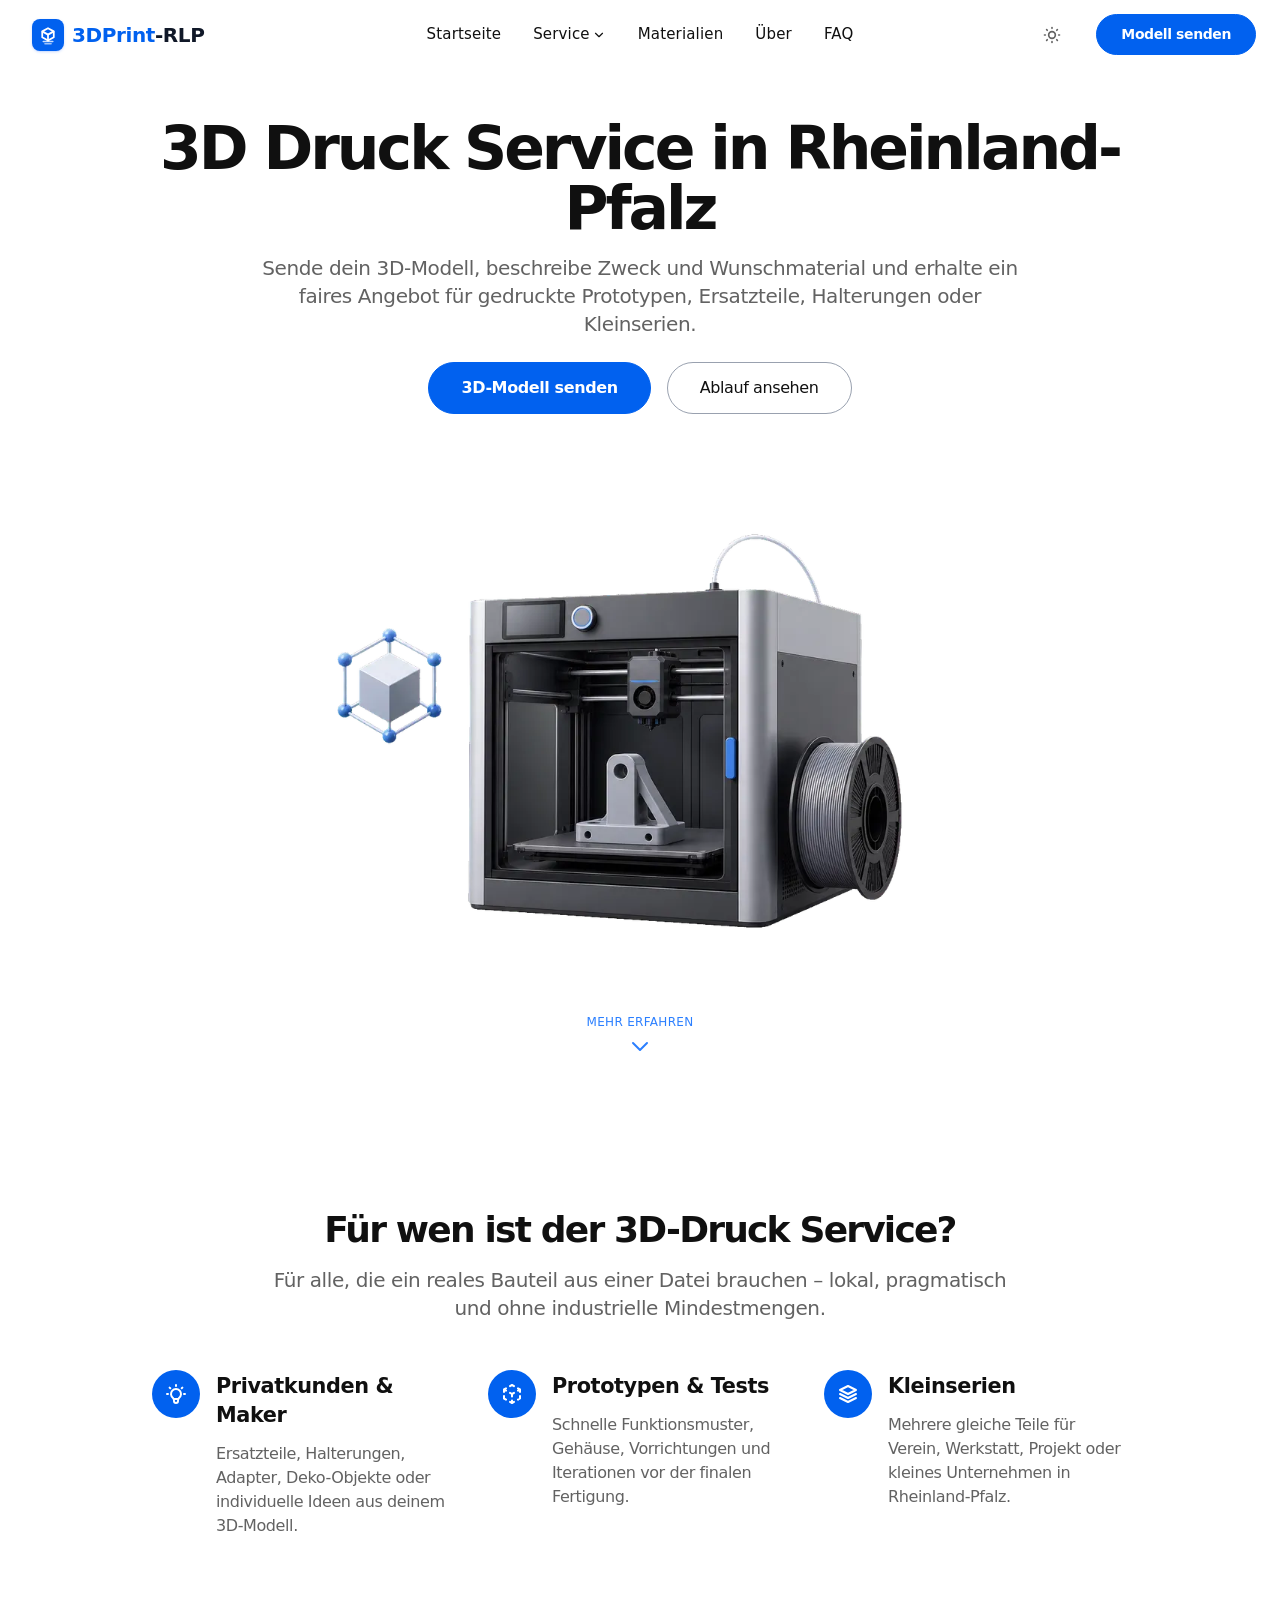
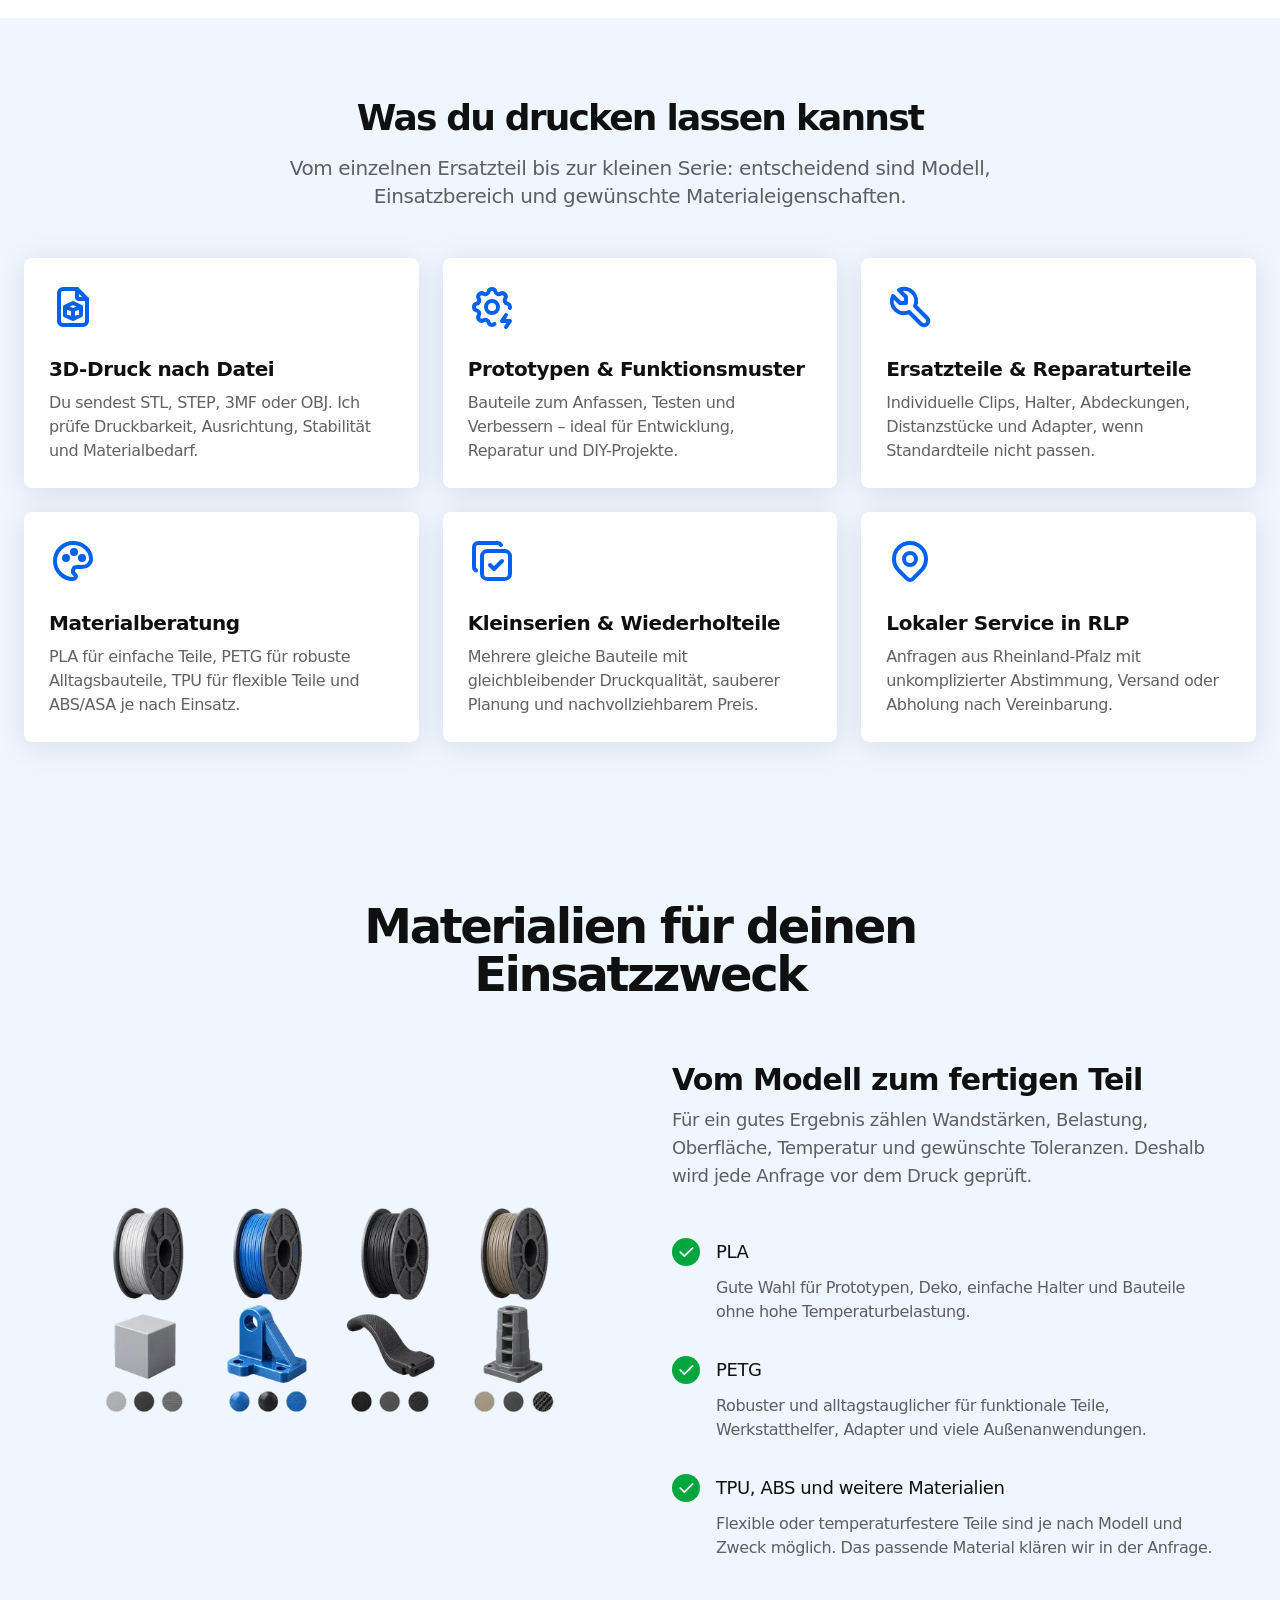
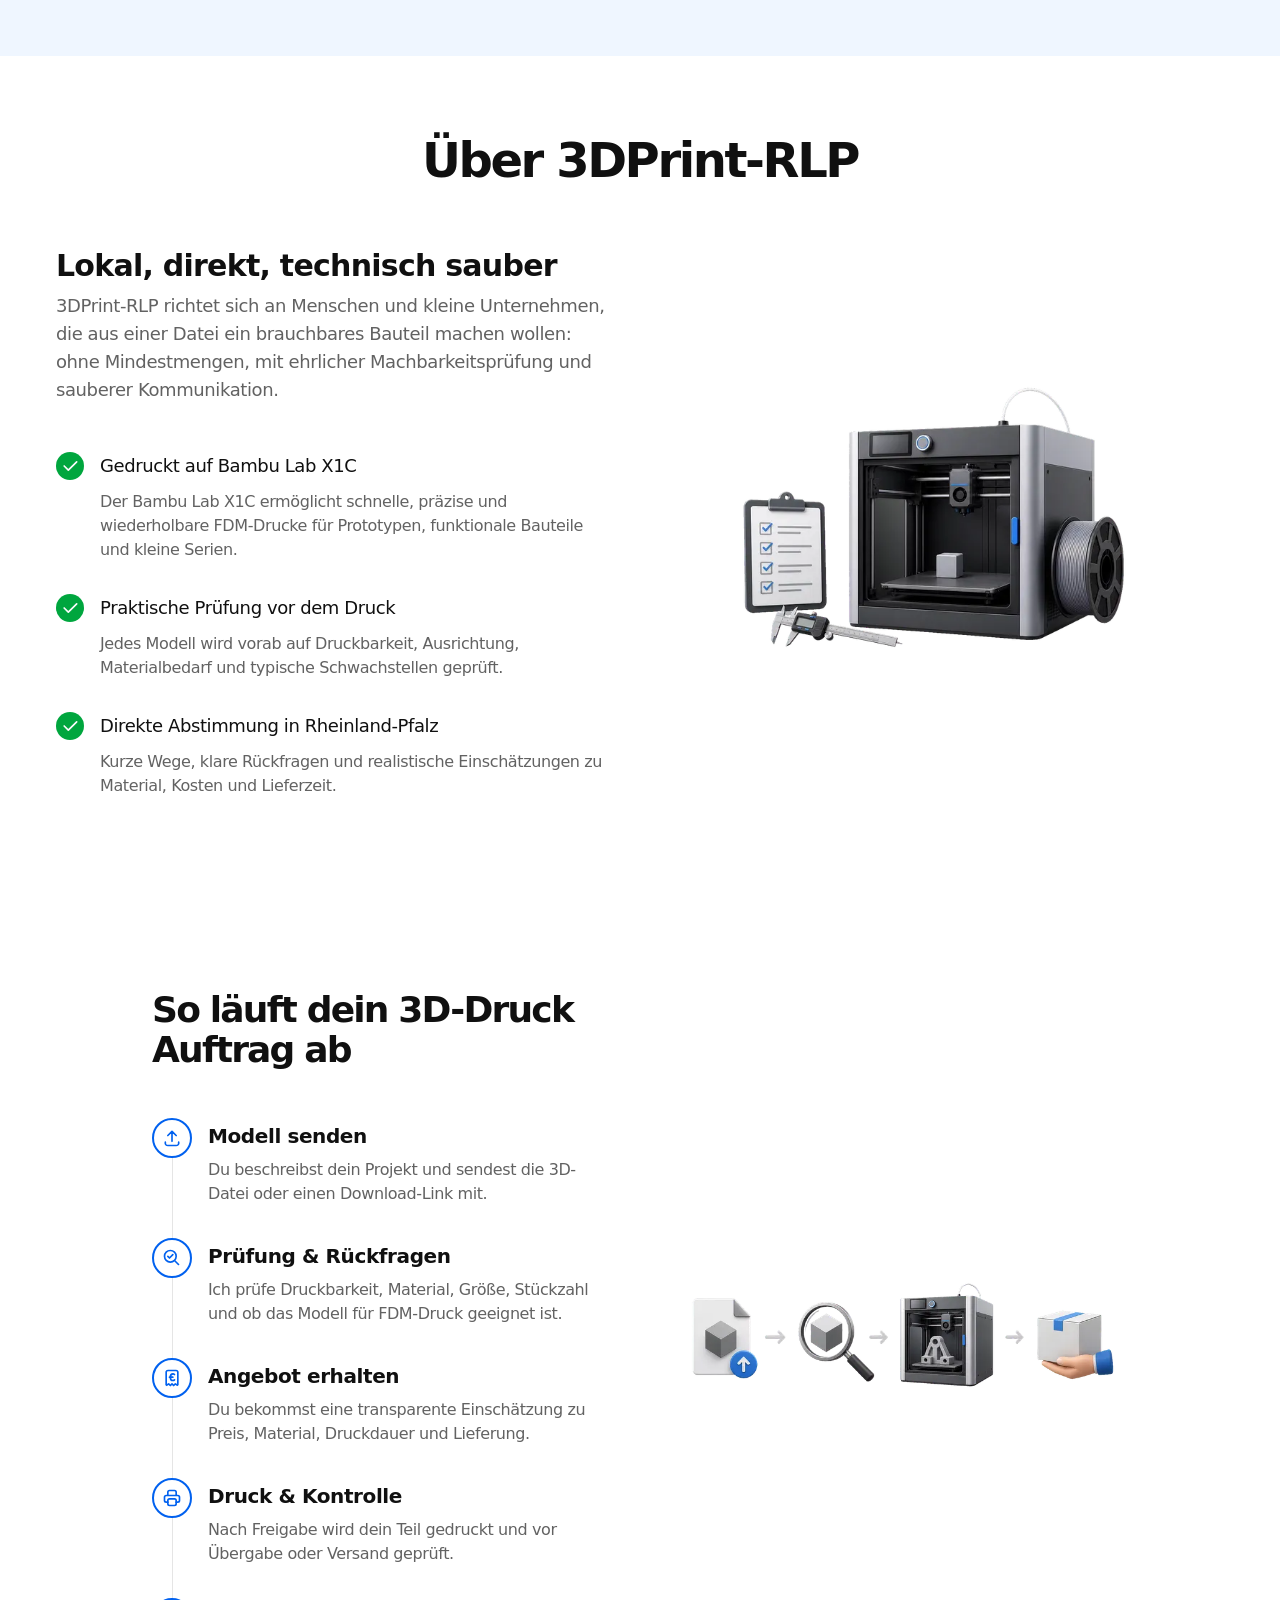
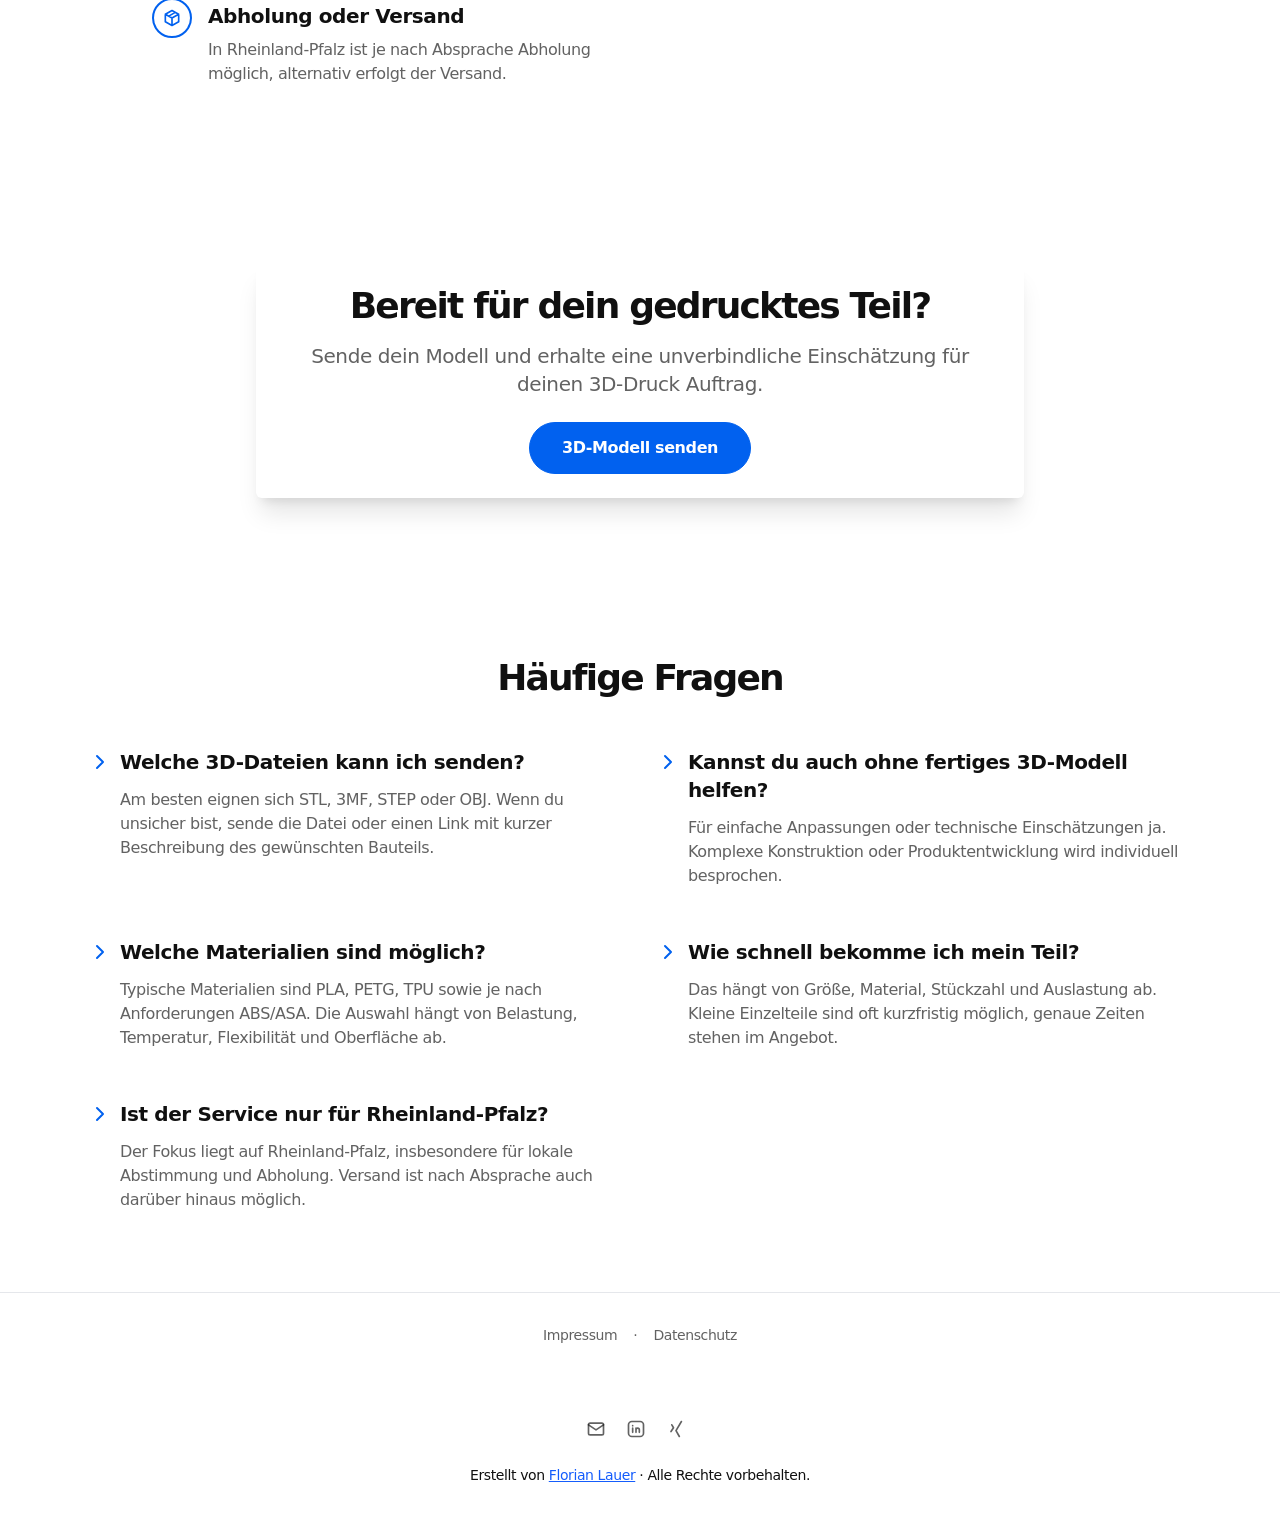
==== index.html @ cd45225e "deploy: laitco/3DPrint-RLP.de-Website@46333b8ae095e469c9eaa00bac19aee03173ee6d" ====
<!DOCTYPE html><html class="2xl:text-[20px]" dir="ltr" lang="de"><head><meta charset="UTF-8"><meta content="width=device-width,initial-scale=1" name="viewport"><link href="/sitemap-index.xml" rel="sitemap"><link href="[data-uri]" rel="shortcut icon"><link href="/_astro/favicon.B-3lZ6lV.svg" rel="icon" type="image/svg+xml"><link href="/_astro/favicon-16x16.CPQlSgik.png" rel="icon" sizes="16x16" type="image/png"><link href="/_astro/favicon-32x32.BfTQ4vm6.png" rel="icon" sizes="32x32" type="image/png"><link href="/_astro/apple-touch-icon.D1D8XJqk.png" rel="apple-touch-icon" sizes="180x180"><link href="/_astro/android-chrome-192x192.CGfPVZnA.png" rel="icon" sizes="192x192" type="image/png"><link href="/_astro/android-chrome-512x512.DG6S8uuY.png" rel="icon" sizes="512x512" type="image/png"><link href="/site.webmanifest" rel="manifest"><style>:root{--cc-font-family:'Inter Variable',sans-serif;--cc-modal-border-radius:1rem;--cc-btn-border-radius:9999px;--cc-bg:#ffffff;--cc-primary-color:#111827;--cc-secondary-color:#6b7280;--cc-btn-primary-bg:rgb(1 97 239);--cc-btn-primary-color:#ffffff;--cc-btn-primary-border-color:rgb(1 97 239);--cc-btn-primary-hover-bg:rgb(1 78 190);--cc-btn-primary-hover-color:#ffffff;--cc-btn-primary-hover-border-color:rgb(1 78 190);--cc-separator-border-color:#e5e7eb;--cc-footer-bg:#f9fafb;--cc-footer-border-color:#e5e7eb}#cc-main.cc--darkmode{--cc-bg:rgb(15 23 42);--cc-primary-color:rgb(229 236 246);--cc-secondary-color:rgb(148 163 184);--cc-btn-primary-bg:rgb(1 97 239);--cc-btn-primary-color:#ffffff;--cc-btn-primary-border-color:rgb(1 97 239);--cc-btn-primary-hover-bg:rgb(1 78 190);--cc-btn-primary-hover-color:#ffffff;--cc-btn-primary-hover-border-color:rgb(1 78 190);--cc-separator-border-color:rgb(255 255 255 / 8%);--cc-footer-bg:rgb(9 15 29);--cc-footer-border-color:rgb(255 255 255 / 8%);--cc-footer-color:rgb(148 163 184)}#cc-main .cm{box-shadow:0 4px 32px rgb(0 0 0 / 20%);border:1px solid var(--cc-separator-border-color)}#cc-main .cm__title{font-weight:600;font-size:1rem}#cc-main .cm__desc{font-size:.875rem;line-height:1.6}#cc-main .cm__btn{font-weight:500;font-size:.875rem}:root{--aw-font-sans:'Inter Variable';--aw-font-serif:'Inter Variable';--aw-font-heading:'Inter Variable';--aw-color-primary:rgb(1 97 239);--aw-color-secondary:rgb(1 84 207);--aw-color-accent:rgb(109 40 217);--aw-color-text-heading:rgb(0 0 0);--aw-color-text-default:rgb(16 16 16);--aw-color-text-muted:rgb(16 16 16 / 66%);--aw-color-bg-page:rgb(255 255 255);--aw-color-bg-page-dark:rgb(3 6 32)}.dark{--aw-font-sans:'Inter Variable';--aw-font-serif:'Inter Variable';--aw-font-heading:'Inter Variable';--aw-color-primary:rgb(1 97 239);--aw-color-secondary:rgb(1 84 207);--aw-color-accent:rgb(109 40 217);--aw-color-text-heading:rgb(247, 248, 248);--aw-color-text-default:rgb(229 236 246);--aw-color-text-muted:rgb(229 236 246 / 66%);--aw-color-bg-page:rgb(3 6 32)}</style><script>!function(){const e="system";function t(e){"dark"===e?document.documentElement.classList.add("dark"):document.documentElement.classList.remove("dark");const t=document.querySelectorAll("[data-aw-toggle-color-scheme] > input");t&&t.length&&t.forEach(t=>{t.checked="dark"!==e})}e&&e.endsWith(":only")||(localStorage.theme,0)?t(e.replace(":only","")):"dark"===localStorage.theme||!("theme"in localStorage)&&window.matchMedia("(prefers-color-scheme: dark)").matches?t("dark"):t("light")}()</script><title>3DPrint-RLP – 3D Druck Service in Rheinland-Pfalz</title><link href="https://www.3dprint-rlp.de" rel="canonical"><meta content="3D Druck Service in Rheinland-Pfalz: Sende dein 3D-Modell und erhalte ein Angebot für Prototypen, Ersatzteile, Halterungen und Kleinserien aus PLA, PETG, ABS oder TPU." name="description"><meta content="index, follow" name="robots"><meta content="3DPrint-RLP – 3D Druck Service in Rheinland-Pfalz" property="og:title"><meta content="website" property="og:type"><meta content="https://www.3dprint-rlp.de/_astro/hero-3dprint-rlp-minimal.CckD0odZ_Z41UoC.jpg" property="og:image"><meta content="https://www.3dprint-rlp.de" property="og:url"><meta content="3D Druck Service in Rheinland-Pfalz: Sende dein 3D-Modell und erhalte ein Angebot für Prototypen, Ersatzteile, Halterungen und Kleinserien aus PLA, PETG, ABS oder TPU." property="og:description"><meta content="de" property="og:locale"><meta content="3DPrint-RLP" property="og:site_name"><meta content="https://www.3dprint-rlp.de/_astro/hero-3dprint-rlp-minimal.CckD0odZ_Z41UoC.jpg" property="og:image:url"><meta content="1200" property="og:image:width"><meta content="626" property="og:image:height"><meta content="3DPrint-RLP – 3D Druck Service in Rheinland-Pfalz" property="og:image:alt"><meta content="summary_large_image" name="twitter:card"><meta content="@LauerFlorian" name="twitter:site"><meta content="@LauerFlorian" name="twitter:creator"><script data-id id="ga-init">if(document.getElementById("ga-init").dataset.id){var d=document.getElementById("ga-init").dataset.id;window.dataLayer=window.dataLayer||[],window.gtag=function(){dataLayer.push(arguments)},window.gtag("js",new Date),window.gtag("config",d)}</script><link href="https://images.unsplash.com" rel="preconnect"><script src="https://cloud.umami.is/script.js" data-website-id="8c199268-29fe-42d0-9d3a-f524d0a5fcac" defer="defer"></script><meta content="true" name="astro-view-transitions-enabled"><meta content="swap" name="astro-view-transitions-fallback"><script type="module" src="/_astro/ClientRouter.astro_astro_type_script_index_0_lang.CAqDO0tx.js"></script><link href="/_astro/Layout.Bp4LLK_G.css" rel="stylesheet"><script type="module" src="/_astro/page.JYoqAuaC.js"></script></head><body class="antialiased bg-page text-default tracking-tight"><script type="module">function t(){const t=document.getElementById("cc-main");if(!t)return;const e=document.documentElement.classList.contains("dark");t.classList.toggle("cc--darkmode",e)}const c=new MutationObserver(t);c.observe(document.documentElement,{attributes:!0,attributeFilter:["class"]}),document.addEventListener("DOMContentLoaded",t)</script><header class="mx-auto w-full border-b border-gray-50/0 ease-in-out flex-none sticky top-0 transition-[opacity] z-40" data-aw-sticky-header="true" id="header"><div class="absolute inset-0"></div><div class="relative mx-auto md:px-6 text-default max-w-7xl md:grid md:grid-cols-3 md:items-center px-3 py-3 w-full"><div class="flex justify-between"><a class="flex items-center" href="/"><span class="flex items-center whitespace-nowrap gap-2 ml-2 rtl:ml-0 rtl:mr-2"><span class="flex items-center justify-center bg-primary h-8 rounded-lg shadow-blue-600/20 shadow-sm text-white w-8" aria-hidden="true"><svg class="w-6 h-6" viewBox="0 0 512 512" fill="none"><path d="M256 111 133 179l123 69 123-69-123-68Z" stroke="currentColor" stroke-width="38" stroke-linejoin="round"></path><path d="M133 179v126l123 69 123-69V179" stroke="currentColor" stroke-width="38" stroke-linejoin="round"></path><path d="M256 248v126" stroke="currentColor" stroke-width="38" stroke-linecap="round"></path><path d="M154 397h204" stroke="currentColor" stroke-width="32" stroke-linecap="round" opacity="0.78"></path><path d="M190 443h132" stroke="currentColor" stroke-width="32" stroke-linecap="round" opacity="0.62"></path></svg> </span><span class="font-bold text-2xl md:text-xl"><span class="text-primary">3DPrint</span><span class="dark:text-white text-gray-900">-RLP</span></span></span></a><div class="flex items-center md:hidden"><button class="flex items-center justify-center cursor-pointer flex-col group h-12 rounded w-12" type="button" aria-label="Toggle Menu" data-aw-toggle-menu><span class="sr-only">Toggle Menu</span> <span class="rounded-full bg-black dark:bg-white duration-200 ease h-0.5 my-1 opacity-80 transform transition w-6 group-[.expanded]:rotate-45 group-[.expanded]:translate-y-2.5" aria-hidden="true"></span> <span class="rounded-full bg-black dark:bg-white duration-200 ease h-0.5 my-1 opacity-80 transform transition w-6 group-[.expanded]:opacity-0" aria-hidden="true"></span> <span class="rounded-full bg-black dark:bg-white duration-200 ease h-0.5 my-1 opacity-80 transform transition w-6 group-[.expanded]:-rotate-45 group-[.expanded]:-translate-y-2.5" aria-hidden="true"></span></button></div></div><nav aria-label="Main navigation" class="items-center md:w-auto w-full hidden md:flex md:justify-self-center md:mx-5 md:overflow-visible overflow-x-hidden overflow-y-auto text-default"><ul class="flex flex-col md:flex-row font-medium md:justify-center md:self-center md:text-[0.9375rem] md:w-auto text-xl tracking-[0.01rem] w-full"><li class><a class="flex items-center whitespace-nowrap dark:hover:text-white hover:text-link px-4 py-3 aw-link-active" href="/">Startseite</a></li><li class="dropdown"><button class="flex items-center whitespace-nowrap dark:hover:text-white hover:text-link px-4 py-3" type="button">Service <svg class="rtl:ml-0 h-3.5 hidden md:inline ml-0.5 rtl:mr-0.5 w-3.5" data-icon="tabler:chevron-down" height="1em" width="1em"><symbol id="ai:tabler:chevron-down" viewBox="0 0 24 24"><path d="m6 9l6 6l6-6" stroke="currentColor" stroke-width="2" stroke-linecap="round" fill="none" stroke-linejoin="round"/></symbol><use href="#ai:tabler:chevron-down"></use></svg></button><ul class="dark:md:bg-dark drop-shadow-xl dropdown-menu font-medium md:absolute md:backdrop-blur-md md:bg-white/90 md:hidden md:min-w-[200px] md:pl-0 pl-4 rounded"><li><a class="block dark:hover:bg-gray-700 dark:hover:text-white first:rounded-t hover:text-link last:rounded-b md:hover:bg-gray-100 px-5 py-2 whitespace-no-wrap" href="/#fuer-wen">Für wen?</a></li><li><a class="block dark:hover:bg-gray-700 dark:hover:text-white first:rounded-t hover:text-link last:rounded-b md:hover:bg-gray-100 px-5 py-2 whitespace-no-wrap" href="/#leistungen">Leistungen</a></li><li><a class="block dark:hover:bg-gray-700 dark:hover:text-white first:rounded-t hover:text-link last:rounded-b md:hover:bg-gray-100 px-5 py-2 whitespace-no-wrap" href="/#ablauf">Ablauf</a></li></ul></li><li class><a class="flex items-center whitespace-nowrap dark:hover:text-white hover:text-link px-4 py-3" href="/#materialien">Materialien</a></li><li class><a class="flex items-center whitespace-nowrap dark:hover:text-white hover:text-link px-4 py-3" href="/#ueber-mich">Über</a></li><li class><a class="flex items-center whitespace-nowrap dark:hover:text-white hover:text-link px-4 py-3" href="/#faq">FAQ</a></li></ul></nav><div class="items-center md:self-center bottom-0 fixed hidden justify-end left-0 md:flex md:justify-self-end md:mb-0 md:p-0 md:static md:w-auto p-3 rtl:left-auto rtl:right-0 w-full"><div class="flex items-center justify-between md:w-auto w-full"><div class="flex"><button class="items-center rounded-lg dark:focus:ring-gray-700 dark:hover:bg-gray-700 dark:text-gray-400 focus:outline-none focus:ring-4 focus:ring-gray-200 hover:bg-gray-100 inline-flex p-2.5 text-muted text-sm" type="button" aria-label="Toggle between Dark and Light mode" data-aw-toggle-color-scheme><svg class="w-6 h-6 md:h-5 md:inline-block md:w-5" data-icon="tabler:sun" height="1em" width="1em"><symbol id="ai:tabler:sun" viewBox="0 0 24 24"><path d="M8 12a4 4 0 1 0 8 0a4 4 0 1 0-8 0m-5 0h1m8-9v1m8 8h1m-9 8v1M5.6 5.6l.7.7m12.1-.7l-.7.7m0 11.4l.7.7m-12.1-.7l-.7.7" stroke="currentColor" stroke-width="2" stroke-linecap="round" fill="none" stroke-linejoin="round"/></symbol><use href="#ai:tabler:sun"></use></svg></button></div><span class="rtl:ml-0 ml-4 rtl:mr-4"><a class="btn-primary font-semibold md:px-6 ml-2 px-5.5 py-2.5 shadow-none text-sm w-auto" href="/form">Modell senden</a></span></div></div></div></header><main><section class="flex flex-col relative md:-mt-[76px] min-h-screen not-prose"><div class="absolute inset-0 pointer-events-none" aria-hidden="true"></div><div class="flex flex-col relative flex-1 max-w-7xl mx-auto px-4 sm:px-6 w-full"><div class="pointer-events-none md:pt-[76px] pt-0"></div><div class="flex flex-col flex-1 justify-between md:py-12 py-8"><div class="mx-auto max-w-5xl md:pb-16 pb-10 text-center"><h1 class="intersect-once motion-safe:md:intersect:animate-fade motion-safe:md:opacity-0 intersect-quarter dark:text-gray-200 font-bold font-heading leading-tighter mb-4 md:text-6xl text-5xl tracking-tighter">3D Druck Service in Rheinland-Pfalz</h1><div class="mx-auto max-w-3xl"><p class="text-muted text-xl dark:text-slate-300 intersect-once intersect-quarter mb-6 motion-safe:md:intersect:animate-fade motion-safe:md:opacity-0">Sende dein 3D-Modell, beschreibe Zweck und Wunschmaterial und erhalte ein faires Angebot für gedruckte Prototypen, Ersatzteile, Halterungen oder Kleinserien.</p><div class="flex flex-col intersect-once intersect-quarter motion-safe:md:intersect:animate-fade motion-safe:md:opacity-0 flex-nowrap gap-4 m-auto max-w-xs sm:flex-row sm:justify-center sm:max-w-md"><div class="flex w-full sm:w-auto"><a class="btn-primary sm:mb-0 w-full" href="/form">3D-Modell senden</a></div><div class="flex w-full sm:w-auto"><a class="sm:mb-0 w-full btn-secondary" href="/#ablauf">Ablauf ansehen</a></div></div></div></div><div class="intersect-once motion-safe:md:intersect:animate-fade motion-safe:md:opacity-0 intersect-quarter intersect-no-queue"><div class="relative m-auto max-w-3xl"><img alt="3D Druck Service in Rheinland-Pfalz mit 3D-Drucker und gedruckten Bauteilen" class="mx-auto w-full h-auto max-w-[480px] rounded-md sm:max-w-full" decoding="async" height="1024" loading="eager" sizes="(max-width: 767px) 400px, (max-width: 1023px) 768px, 1024px" src="/_astro/hero-3dprint-rlp-minimal.CckD0odZ_ZMwYH8.webp" srcset="/_astro/hero-3dprint-rlp-minimal.CckD0odZ_Ca4mM.webp 400w, /_astro/hero-3dprint-rlp-minimal.CckD0odZ_1eFU4U.webp 768w, /_astro/hero-3dprint-rlp-minimal.CckD0odZ_Z1BWvUC.webp 1024w" style="object-fit:contain;object-position:center;max-width:1536px;max-height:1024px;aspect-ratio:1.5;width:100%" width="1536" fetchpriority="high"></div></div><div class="flex justify-center duration-500 py-6 transition-opacity" id="scroll-hint"><a class="flex items-center flex-col group gap-1 hover:text-blue-400 text-blue-500 transition-colors" href="#fuer-wen" aria-label="Weiter nach unten"><span class="text-xs tracking-wide uppercase">Mehr erfahren</span> <svg class="w-6 h-6 animate-bounce" viewBox="0 0 24 24" fill="none" stroke="currentColor" stroke-width="2" xmlns="http://www.w3.org/2000/svg"><path d="M19 9l-7 7-7-7" stroke-linecap="round" stroke-linejoin="round"></path></svg></a></div></div></div></section><script type="module">const t=document.getElementById("scroll-hint");t&&window.addEventListener("scroll",()=>{t.style.opacity=window.scrollY>80?"0":"1"},{passive:!0})</script><section class="relative not-prose scroll-mt-[72px]" id="fuer-wen"><div class="absolute inset-0 pointer-events-none -z-[1]" aria-hidden="true"><div class="absolute inset-0"></div></div><div class="intersect-once motion-safe:md:intersect:animate-fade motion-safe:md:opacity-0 intersect-quarter intersect-no-queue relative mx-auto px-4 lg:py-20 md:px-6 md:py-16 py-12 text-default max-w-5xl"><div class="text-center md:mx-auto mb-8 md:mb-12 max-w-3xl"><h2 class="font-bold font-heading leading-tighter tracking-tighter text-heading md:text-4xl text-3xl">Für wen ist der 3D-Druck Service?</h2><p class="text-muted text-xl mt-4">Für alle, die ein reales Bauteil aus einer Datei brauchen – lokal, pragmatisch und ohne industrielle Mindestmengen.</p></div><div class="mx-auto gap-8 grid md:gap-y-12 sm:grid-cols-2 lg:grid-cols-3"><div class="intersect-once motion-safe:md:intersect:animate-fade motion-safe:md:opacity-0"><div class="flex flex-row max-w-md"><div class="flex justify-center"><svg class="rounded-full rtl:mr-0 rtl:mr-0 h-7 mr-2 rtl:ml-2 w-7 bg-primary md:h-12 md:p-3 md:w-12 mr-4 p-2 rtl:ml-4 text-white" data-icon="tabler:bulb" height="1em" width="1em"><symbol id="ai:tabler:bulb" viewBox="0 0 24 24"><path d="M3 12h1m8-9v1m8 8h1M5.6 5.6l.7.7m12.1-.7l-.7.7M9 16a5 5 0 1 1 6 0a3.5 3.5 0 0 0-1 3a2 2 0 0 1-4 0a3.5 3.5 0 0 0-1-3m.7 1h4.6" stroke="currentColor" stroke-width="2" stroke-linecap="round" fill="none" stroke-linejoin="round"/></symbol><use href="#ai:tabler:bulb"></use></svg></div><div class="mt-0.5"><h3 class="font-bold text-xl md:text-[1.3rem]">Privatkunden &amp; Maker</h3><p class="text-muted mt-3">Ersatzteile, Halterungen, Adapter, Deko-Objekte oder individuelle Ideen aus deinem 3D-Modell.</p></div></div></div><div class="intersect-once motion-safe:md:intersect:animate-fade motion-safe:md:opacity-0"><div class="flex flex-row max-w-md"><div class="flex justify-center"><svg class="rounded-full rtl:mr-0 rtl:mr-0 h-7 mr-2 rtl:ml-2 w-7 bg-primary md:h-12 md:p-3 md:w-12 mr-4 p-2 rtl:ml-4 text-white" data-icon="tabler:3d-cube-sphere" height="1em" width="1em"><symbol id="ai:tabler:3d-cube-sphere" viewBox="0 0 24 24"><path d="m6 17.6l-2-1.1V14m0-4V7.5l2-1.1m4-2.3L12 3l2 1.1m4 2.3l2 1.1V10m0 4v2.5l-2 1.12m-4 2.28L12 21l-2-1.1m2-7.9l2-1.1m4-2.3l2-1.1M12 12v2.5m0 4V21m0-9l-2-1.12M6 8.6L4 7.5" stroke="currentColor" stroke-width="2" stroke-linecap="round" fill="none" stroke-linejoin="round"/></symbol><use href="#ai:tabler:3d-cube-sphere"></use></svg></div><div class="mt-0.5"><h3 class="font-bold text-xl md:text-[1.3rem]">Prototypen &amp; Tests</h3><p class="text-muted mt-3">Schnelle Funktionsmuster, Gehäuse, Vorrichtungen und Iterationen vor der finalen Fertigung.</p></div></div></div><div class="intersect-once motion-safe:md:intersect:animate-fade motion-safe:md:opacity-0"><div class="flex flex-row max-w-md"><div class="flex justify-center"><svg class="rounded-full rtl:mr-0 rtl:mr-0 h-7 mr-2 rtl:ml-2 w-7 bg-primary md:h-12 md:p-3 md:w-12 mr-4 p-2 rtl:ml-4 text-white" data-icon="tabler:stack-2" height="1em" width="1em"><symbol id="ai:tabler:stack-2" viewBox="0 0 24 24"><path d="M12 4L4 8l8 4l8-4zm-8 8l8 4l8-4M4 16l8 4l8-4" stroke="currentColor" stroke-width="2" stroke-linecap="round" fill="none" stroke-linejoin="round"/></symbol><use href="#ai:tabler:stack-2"></use></svg></div><div class="mt-0.5"><h3 class="font-bold text-xl md:text-[1.3rem]">Kleinserien</h3><p class="text-muted mt-3">Mehrere gleiche Teile für Verein, Werkstatt, Projekt oder kleines Unternehmen in Rheinland-Pfalz.</p></div></div></div></div></div></section><section class="relative not-prose scroll-mt-[72px]" id="leistungen"><div class="absolute inset-0 pointer-events-none -z-[1]" aria-hidden="true"><div class="absolute inset-0 bg-blue-50 dark:bg-transparent"></div></div><div class="intersect-once motion-safe:md:intersect:animate-fade motion-safe:md:opacity-0 intersect-quarter intersect-no-queue relative mx-auto px-4 lg:py-20 md:px-6 md:py-16 py-12 text-default max-w-7xl"><div class="text-center md:mx-auto mb-8 md:mb-12 max-w-3xl"><h2 class="font-bold font-heading leading-tighter tracking-tighter text-heading md:text-4xl text-3xl">Was du drucken lassen kannst</h2><p class="text-muted text-xl mt-4">Vom einzelnen Ersatzteil bis zur kleinen Serie: entscheidend sind Modell, Einsatzbereich und gewünschte Materialeigenschaften.</p></div><div class="grid sm:grid-cols-2 lg:grid-cols-3 gap-4 gap-x-12 md:gap-6"><div class="flex flex-col relative backdrop-blur bg-white border border-[#ffffff29] dark:bg-slate-900 dark:shadow-[0_4px_30px_rgba(0,0,0,0.1)] intersect-no-queue intersect-once intersect-quarter motion-safe:md:intersect:animate-fade motion-safe:md:opacity-0 p-6 rounded-lg shadow-[0_4px_30px_rgba(0,0,0,0.1)]"><svg class="text-primary h-12 mb-6 w-12" data-icon="tabler:file-3d" height="1em" width="1em"><symbol id="ai:tabler:file-3d" viewBox="0 0 24 24"><g fill="none" stroke="currentColor" stroke-linecap="round" stroke-linejoin="round" stroke-width="2"><path d="M14 3v4a1 1 0 0 0 1 1h4"/><path d="M17 21H7a2 2 0 0 1-2-2V5a2 2 0 0 1 2-2h7l5 5v11a2 2 0 0 1-2 2m-5-7.5l4-1.5"/><path d="m8 11.846l4 1.654V18l4-1.846v-4.308L12 10zM8 12v4.2l4 1.8"/></g></symbol><use href="#ai:tabler:file-3d"></use></svg><div class="font-bold text-xl">3D-Druck nach Datei</div><p class="text-muted mt-2">Du sendest STL, STEP, 3MF oder OBJ. Ich prüfe Druckbarkeit, Ausrichtung, Stabilität und Materialbedarf.</p></div><div class="flex flex-col relative backdrop-blur bg-white border border-[#ffffff29] dark:bg-slate-900 dark:shadow-[0_4px_30px_rgba(0,0,0,0.1)] intersect-no-queue intersect-once intersect-quarter motion-safe:md:intersect:animate-fade motion-safe:md:opacity-0 p-6 rounded-lg shadow-[0_4px_30px_rgba(0,0,0,0.1)]"><svg class="text-primary h-12 mb-6 w-12" data-icon="tabler:settings-bolt" height="1em" width="1em"><symbol id="ai:tabler:settings-bolt" viewBox="0 0 24 24"><g fill="none" stroke="currentColor" stroke-linecap="round" stroke-linejoin="round" stroke-width="2"><path d="M13.256 20.473c-.855.907-2.583.643-2.931-.79a1.724 1.724 0 0 0-2.573-1.066c-1.543.94-3.31-.826-2.37-2.37a1.724 1.724 0 0 0-1.065-2.572c-1.756-.426-1.756-2.924 0-3.35a1.724 1.724 0 0 0 1.066-2.573c-.94-1.543.826-3.31 2.37-2.37c1 .608 2.296.07 2.572-1.065c.426-1.756 2.924-1.756 3.35 0a1.724 1.724 0 0 0 2.573 1.066c1.543-.94 3.31.826 2.37 2.37a1.724 1.724 0 0 0 1.065 2.572c1.07.26 1.488 1.29 1.254 2.15M19 16l-2 3h4l-2 3"/><path d="M9 12a3 3 0 1 0 6 0a3 3 0 0 0-6 0"/></g></symbol><use href="#ai:tabler:settings-bolt"></use></svg><div class="font-bold text-xl">Prototypen &amp; Funktionsmuster</div><p class="text-muted mt-2">Bauteile zum Anfassen, Testen und Verbessern – ideal für Entwicklung, Reparatur und DIY-Projekte.</p></div><div class="flex flex-col relative backdrop-blur bg-white border border-[#ffffff29] dark:bg-slate-900 dark:shadow-[0_4px_30px_rgba(0,0,0,0.1)] intersect-no-queue intersect-once intersect-quarter motion-safe:md:intersect:animate-fade motion-safe:md:opacity-0 p-6 rounded-lg shadow-[0_4px_30px_rgba(0,0,0,0.1)]"><svg class="text-primary h-12 mb-6 w-12" data-icon="tabler:tool" height="1em" width="1em"><symbol id="ai:tabler:tool" viewBox="0 0 24 24"><path d="M7 10h3V7L6.5 3.5a6 6 0 0 1 8 8l6 6a2 2 0 0 1-3 3l-6-6a6 6 0 0 1-8-8z" stroke="currentColor" stroke-width="2" stroke-linecap="round" fill="none" stroke-linejoin="round"/></symbol><use href="#ai:tabler:tool"></use></svg><div class="font-bold text-xl">Ersatzteile &amp; Reparaturteile</div><p class="text-muted mt-2">Individuelle Clips, Halter, Abdeckungen, Distanzstücke und Adapter, wenn Standardteile nicht passen.</p></div><div class="flex flex-col relative backdrop-blur bg-white border border-[#ffffff29] dark:bg-slate-900 dark:shadow-[0_4px_30px_rgba(0,0,0,0.1)] intersect-no-queue intersect-once intersect-quarter motion-safe:md:intersect:animate-fade motion-safe:md:opacity-0 p-6 rounded-lg shadow-[0_4px_30px_rgba(0,0,0,0.1)]"><svg class="text-primary h-12 mb-6 w-12" data-icon="tabler:palette" height="1em" width="1em"><symbol id="ai:tabler:palette" viewBox="0 0 24 24"><g fill="none" stroke="currentColor" stroke-linecap="round" stroke-linejoin="round" stroke-width="2"><path d="M12 21a9 9 0 0 1 0-18c4.97 0 9 3.582 9 8c0 1.06-.474 2.078-1.318 2.828S17.693 15 16.5 15H14a2 2 0 0 0-1 3.75A1.3 1.3 0 0 1 12 21"/><path d="M7.5 10.5a1 1 0 1 0 2 0a1 1 0 1 0-2 0m4-3a1 1 0 1 0 2 0a1 1 0 1 0-2 0m4 3a1 1 0 1 0 2 0a1 1 0 1 0-2 0"/></g></symbol><use href="#ai:tabler:palette"></use></svg><div class="font-bold text-xl">Materialberatung</div><p class="text-muted mt-2">PLA für einfache Teile, PETG für robuste Alltagsbauteile, TPU für flexible Teile und ABS/ASA je nach Einsatz.</p></div><div class="flex flex-col relative backdrop-blur bg-white border border-[#ffffff29] dark:bg-slate-900 dark:shadow-[0_4px_30px_rgba(0,0,0,0.1)] intersect-no-queue intersect-once intersect-quarter motion-safe:md:intersect:animate-fade motion-safe:md:opacity-0 p-6 rounded-lg shadow-[0_4px_30px_rgba(0,0,0,0.1)]"><svg class="text-primary h-12 mb-6 w-12" data-icon="tabler:copy-check" height="1em" width="1em"><symbol id="ai:tabler:copy-check" viewBox="0 0 24 24"><g fill="none" stroke="currentColor" stroke-linecap="round" stroke-linejoin="round" stroke-width="2"><path d="M7 9.667A2.667 2.667 0 0 1 9.667 7h8.666A2.667 2.667 0 0 1 21 9.667v8.666A2.667 2.667 0 0 1 18.333 21H9.667A2.667 2.667 0 0 1 7 18.333z"/><path d="M4.012 16.737A2 2 0 0 1 3 15V5c0-1.1.9-2 2-2h10c.75 0 1.158.385 1.5 1M11 14l2 2l4-4"/></g></symbol><use href="#ai:tabler:copy-check"></use></svg><div class="font-bold text-xl">Kleinserien &amp; Wiederholteile</div><p class="text-muted mt-2">Mehrere gleiche Bauteile mit gleichbleibender Druckqualität, sauberer Planung und nachvollziehbarem Preis.</p></div><div class="flex flex-col relative backdrop-blur bg-white border border-[#ffffff29] dark:bg-slate-900 dark:shadow-[0_4px_30px_rgba(0,0,0,0.1)] intersect-no-queue intersect-once intersect-quarter motion-safe:md:intersect:animate-fade motion-safe:md:opacity-0 p-6 rounded-lg shadow-[0_4px_30px_rgba(0,0,0,0.1)]"><svg class="text-primary h-12 mb-6 w-12" data-icon="tabler:map-pin" height="1em" width="1em"><symbol id="ai:tabler:map-pin" viewBox="0 0 24 24"><g fill="none" stroke="currentColor" stroke-linecap="round" stroke-linejoin="round" stroke-width="2"><path d="M9 11a3 3 0 1 0 6 0a3 3 0 0 0-6 0"/><path d="M17.657 16.657L13.414 20.9a2 2 0 0 1-2.827 0l-4.244-4.243a8 8 0 1 1 11.314 0"/></g></symbol><use href="#ai:tabler:map-pin"></use></svg><div class="font-bold text-xl">Lokaler Service in RLP</div><p class="text-muted mt-2">Anfragen aus Rheinland-Pfalz mit unkomplizierter Abstimmung, Versand oder Abholung nach Vereinbarung.</p></div></div></div></section><section class="relative not-prose scroll-mt-[72px]" id="materialien"><div class="absolute inset-0 pointer-events-none -z-[1]" aria-hidden="true"><div class="absolute inset-0 bg-blue-50 dark:bg-transparent"></div></div><div class="intersect-once motion-safe:md:intersect:animate-fade motion-safe:md:opacity-0 intersect-quarter intersect-no-queue relative mx-auto px-4 lg:py-20 md:px-6 md:py-16 py-12 text-default max-w-7xl"><div class="text-center md:mx-auto mb-8 md:mb-12 lg:max-w-2xl max-w-xl sm:mx-auto"><h2 class="font-bold font-heading leading-tighter tracking-tighter text-heading mb-4 text-4xl md:text-5xl">Materialien für deinen Einsatzzweck</h2></div><div class="mx-auto max-w-7xl md:px-8 p-4"><div class="md:flex md:gap-16 md:flex-row-reverse"><div class="self-center md:basis-1/2"><div class="mb-12 dark:text-slate-400 text-lg"><h3 class="font-bold text-2xl dark:text-white mb-2 sm:text-3xl tracking-tight">Vom Modell zum fertigen Teil</h3><p class="text-muted dark:text-slate-400">Für ein gutes Ergebnis zählen Wandstärken, Belastung, Oberfläche, Temperatur und gewünschte Toleranzen. Deshalb wird jede Anfrage vor dem Druck geprüft.</p></div><div class="mx-auto gap-8 grid gap-y-4 md:gap-y-8"><div class="intersect-once motion-safe:md:intersect:animate-fade motion-safe:md:opacity-0"><div class="flex flex-row max-w-none"><div class="flex justify-center"><svg class="flex items-center justify-center bg-green-600 dark:bg-green-700 h-7 mr-2 p-1 rounded-full rtl:ml-2 rtl:mr-0 text-gray-50 w-7" data-icon="tabler:check" height="1em" width="1em" viewBox="0 0 24 24"><use href="#ai:tabler:check"></use></svg></div><div class="mt-0.5"><h3 class="rtl:ml-0 ml-2 rtl:mr-2 dark:text-white font-medium leading-6 text-lg">PLA</h3><p class="text-muted mt-3 dark:text-slate-400 ml-2 rtl:ml-0 rtl:mr-2">Gute Wahl für Prototypen, Deko, einfache Halter und Bauteile ohne hohe Temperaturbelastung.</p></div></div></div><div class="intersect-once motion-safe:md:intersect:animate-fade motion-safe:md:opacity-0"><div class="flex flex-row max-w-none"><div class="flex justify-center"><svg class="flex items-center justify-center bg-green-600 dark:bg-green-700 h-7 mr-2 p-1 rounded-full rtl:ml-2 rtl:mr-0 text-gray-50 w-7" data-icon="tabler:check" height="1em" width="1em" viewBox="0 0 24 24"><use href="#ai:tabler:check"></use></svg></div><div class="mt-0.5"><h3 class="rtl:ml-0 ml-2 rtl:mr-2 dark:text-white font-medium leading-6 text-lg">PETG</h3><p class="text-muted mt-3 dark:text-slate-400 ml-2 rtl:ml-0 rtl:mr-2">Robuster und alltagstauglicher für funktionale Teile, Werkstatthelfer, Adapter und viele Außenanwendungen.</p></div></div></div><div class="intersect-once motion-safe:md:intersect:animate-fade motion-safe:md:opacity-0"><div class="flex flex-row max-w-none"><div class="flex justify-center"><svg class="flex items-center justify-center bg-green-600 dark:bg-green-700 h-7 mr-2 p-1 rounded-full rtl:ml-2 rtl:mr-0 text-gray-50 w-7" data-icon="tabler:check" height="1em" width="1em" viewBox="0 0 24 24"><use href="#ai:tabler:check"></use></svg></div><div class="mt-0.5"><h3 class="rtl:ml-0 ml-2 rtl:mr-2 dark:text-white font-medium leading-6 text-lg">TPU, ABS und weitere Materialien</h3><p class="text-muted mt-3 dark:text-slate-400 ml-2 rtl:ml-0 rtl:mr-2">Flexible oder temperaturfestere Teile sind je nach Modell und Zweck möglich. Das passende Material klären wir in der Anfrage.</p></div></div></div></div></div><div class="flex items-center justify-center md:basis-1/2 md:mt-0 md:self-center mt-10" aria-hidden="true"><div class="relative m-auto max-w-4xl"><img alt="Minimalistische 3D Druck Materialillustration mit Filamenten, Musterteilen und Materialproben" class="mx-auto w-full h-auto object-contain" decoding="async" height="887" loading="lazy" sizes="(max-width: 768px) 100vw, 50vw" src="/_astro/materials-3dprint-rlp-minimal.BLHiYAuv_Z16Vc6l.webp" srcset="/_astro/materials-3dprint-rlp-minimal.BLHiYAuv_Z2vUPpM.webp 400w, /_astro/materials-3dprint-rlp-minimal.BLHiYAuv_ZaWTM4.webp 768w, /_astro/materials-3dprint-rlp-minimal.BLHiYAuv_Z25BHzu.webp 1024w" style="object-fit:contain;object-position:center;width:100%;height:auto;aspect-ratio:2" width="1774"></div></div></div></div></div></section><section class="relative not-prose scroll-mt-[72px]" id="ueber-mich"><div class="absolute inset-0 pointer-events-none -z-[1]" aria-hidden="true"><div class="absolute inset-0"></div></div><div class="intersect-once motion-safe:md:intersect:animate-fade motion-safe:md:opacity-0 intersect-quarter intersect-no-queue relative mx-auto px-4 lg:py-20 md:px-6 md:py-16 py-12 text-default max-w-7xl"><div class="text-center md:mx-auto mb-8 md:mb-12 lg:max-w-2xl max-w-xl sm:mx-auto"><h2 class="font-bold font-heading leading-tighter tracking-tighter text-heading mb-4 text-4xl md:text-5xl">Über 3DPrint-RLP</h2></div><div class="mx-auto max-w-7xl md:px-8 p-4"><div class="md:flex md:gap-16"><div class="self-center md:basis-1/2"><div class="mb-12 dark:text-slate-400 text-lg"><h3 class="font-bold text-2xl dark:text-white mb-2 sm:text-3xl tracking-tight">Lokal, direkt, technisch sauber</h3><p class="text-muted dark:text-slate-400">3DPrint-RLP richtet sich an Menschen und kleine Unternehmen, die aus einer Datei ein brauchbares Bauteil machen wollen: ohne Mindestmengen, mit ehrlicher Machbarkeitsprüfung und sauberer Kommunikation.</p></div><div class="mx-auto gap-8 grid gap-y-4 md:gap-y-8"><div class="intersect-once motion-safe:md:intersect:animate-fade motion-safe:md:opacity-0"><div class="flex flex-row max-w-none"><div class="flex justify-center"><svg class="flex items-center justify-center bg-green-600 dark:bg-green-700 h-7 mr-2 p-1 rounded-full rtl:ml-2 rtl:mr-0 text-gray-50 w-7" data-icon="tabler:check" height="1em" width="1em"><symbol id="ai:tabler:check" viewBox="0 0 24 24"><path d="m5 12l5 5L20 7" stroke="currentColor" stroke-width="2" stroke-linecap="round" fill="none" stroke-linejoin="round"/></symbol><use href="#ai:tabler:check"></use></svg></div><div class="mt-0.5"><h3 class="rtl:ml-0 ml-2 rtl:mr-2 dark:text-white font-medium leading-6 text-lg">Gedruckt auf Bambu Lab X1C</h3><p class="text-muted mt-3 dark:text-slate-400 ml-2 rtl:ml-0 rtl:mr-2">Der Bambu Lab X1C ermöglicht schnelle, präzise und wiederholbare FDM-Drucke für Prototypen, funktionale Bauteile und kleine Serien.</p></div></div></div><div class="intersect-once motion-safe:md:intersect:animate-fade motion-safe:md:opacity-0"><div class="flex flex-row max-w-none"><div class="flex justify-center"><svg class="flex items-center justify-center bg-green-600 dark:bg-green-700 h-7 mr-2 p-1 rounded-full rtl:ml-2 rtl:mr-0 text-gray-50 w-7" data-icon="tabler:check" height="1em" width="1em" viewBox="0 0 24 24"><use href="#ai:tabler:check"></use></svg></div><div class="mt-0.5"><h3 class="rtl:ml-0 ml-2 rtl:mr-2 dark:text-white font-medium leading-6 text-lg">Praktische Prüfung vor dem Druck</h3><p class="text-muted mt-3 dark:text-slate-400 ml-2 rtl:ml-0 rtl:mr-2">Jedes Modell wird vorab auf Druckbarkeit, Ausrichtung, Materialbedarf und typische Schwachstellen geprüft.</p></div></div></div><div class="intersect-once motion-safe:md:intersect:animate-fade motion-safe:md:opacity-0"><div class="flex flex-row max-w-none"><div class="flex justify-center"><svg class="flex items-center justify-center bg-green-600 dark:bg-green-700 h-7 mr-2 p-1 rounded-full rtl:ml-2 rtl:mr-0 text-gray-50 w-7" data-icon="tabler:check" height="1em" width="1em" viewBox="0 0 24 24"><use href="#ai:tabler:check"></use></svg></div><div class="mt-0.5"><h3 class="rtl:ml-0 ml-2 rtl:mr-2 dark:text-white font-medium leading-6 text-lg">Direkte Abstimmung in Rheinland-Pfalz</h3><p class="text-muted mt-3 dark:text-slate-400 ml-2 rtl:ml-0 rtl:mr-2">Kurze Wege, klare Rückfragen und realistische Einschätzungen zu Material, Kosten und Lieferzeit.</p></div></div></div></div></div><div class="flex items-center justify-center md:basis-1/2 md:mt-0 md:self-center mt-10" aria-hidden="true"><div class="relative m-auto max-w-4xl"><img alt="Minimalistische Illustration eines Bambu Lab X1C mit Checkliste und Messschieber" class="mx-auto w-full h-auto object-contain" decoding="async" height="941" loading="lazy" sizes="(max-width: 768px) 100vw, 50vw" src="/_astro/about-x1c-3dprint-rlp-minimal.Cqg7dS-X_1mJhfd.webp" srcset="/_astro/about-x1c-3dprint-rlp-minimal.Cqg7dS-X_ZkfYB0.webp 400w, /_astro/about-x1c-3dprint-rlp-minimal.Cqg7dS-X_Z1KGmIq.webp 768w, /_astro/about-x1c-3dprint-rlp-minimal.Cqg7dS-X_2trKM4.webp 1024w" style="object-fit:contain;object-position:center;width:100%;height:auto;aspect-ratio:1.7768331562167907" width="1672"></div></div></div></div></div></section><section class="relative not-prose scroll-mt-[72px]" id="ablauf"><div class="absolute inset-0 pointer-events-none -z-[1]" aria-hidden="true"><div class="absolute inset-0"></div></div><div class="intersect-once motion-safe:md:intersect:animate-fade motion-safe:md:opacity-0 intersect-quarter intersect-no-queue relative mx-auto px-4 lg:py-20 md:px-6 md:py-16 py-12 text-default max-w-5xl"><div class="flex flex-col md:flex-row gap-8 md:gap-12"><div class="md:py-4 md:basis-1/2 md:self-center"><div class="md:mx-auto mb-8 md:mb-12 rtl:text-right text-left"><h2 class="font-bold font-heading leading-tighter tracking-tighter text-heading text-3xl lg:text-4xl">So läuft dein 3D-Druck Auftrag ab</h2></div><div class><div class="flex intersect-once intersect-quarter motion-safe:md:intersect:animate-fade motion-safe:md:opacity-0"><div class="flex items-center rtl:mr-0 flex-col mr-4 rtl:ml-4"><div><div class="flex items-center justify-center"><svg class="rounded-full p-2 border-2 border-primary dark:border-blue-700 dark:text-slate-200 h-10 text-primary w-10" data-icon="tabler:upload" height="1em" width="1em"><symbol id="ai:tabler:upload" viewBox="0 0 24 24"><path d="M4 17v2a2 2 0 0 0 2 2h12a2 2 0 0 0 2-2v-2M7 9l5-5l5 5m-5-5v12" stroke="currentColor" stroke-width="2" stroke-linecap="round" fill="none" stroke-linejoin="round"/></symbol><use href="#ai:tabler:upload"></use></svg></div></div><div class="bg-black/10 dark:bg-slate-400/50 h-full w-px"></div></div><div class="pt-1 pb-8"><p class="font-bold text-xl">Modell senden</p><p class="text-muted mt-2">Du beschreibst dein Projekt und sendest die 3D-Datei oder einen Download-Link mit.</p></div></div><div class="flex intersect-once intersect-quarter motion-safe:md:intersect:animate-fade motion-safe:md:opacity-0"><div class="flex items-center rtl:mr-0 flex-col mr-4 rtl:ml-4"><div><div class="flex items-center justify-center"><svg class="rounded-full p-2 border-2 border-primary dark:border-blue-700 dark:text-slate-200 h-10 text-primary w-10" data-icon="tabler:zoom-check" height="1em" width="1em"><symbol id="ai:tabler:zoom-check" viewBox="0 0 24 24"><g fill="none" stroke="currentColor" stroke-linecap="round" stroke-linejoin="round" stroke-width="2"><path d="M3 10a7 7 0 1 0 14 0a7 7 0 1 0-14 0m18 11l-6-6"/><path d="m7 10l2 2l4-4"/></g></symbol><use href="#ai:tabler:zoom-check"></use></svg></div></div><div class="bg-black/10 dark:bg-slate-400/50 h-full w-px"></div></div><div class="pt-1 pb-8"><p class="font-bold text-xl">Prüfung & Rückfragen</p><p class="text-muted mt-2">Ich prüfe Druckbarkeit, Material, Größe, Stückzahl und ob das Modell für FDM-Druck geeignet ist.</p></div></div><div class="flex intersect-once intersect-quarter motion-safe:md:intersect:animate-fade motion-safe:md:opacity-0"><div class="flex items-center rtl:mr-0 flex-col mr-4 rtl:ml-4"><div><div class="flex items-center justify-center"><svg class="rounded-full p-2 border-2 border-primary dark:border-blue-700 dark:text-slate-200 h-10 text-primary w-10" data-icon="tabler:receipt-euro" height="1em" width="1em"><symbol id="ai:tabler:receipt-euro" viewBox="0 0 24 24"><g fill="none" stroke="currentColor" stroke-linecap="round" stroke-linejoin="round" stroke-width="2"><path d="M5 21V5a2 2 0 0 1 2-2h10a2 2 0 0 1 2 2v16l-3-2l-2 2l-2-2l-2 2l-2-2z"/><path d="M15 7.8c-.523-.502-1.172-.8-1.875-.8C11.398 7 10 8.791 10 11s1.398 4 3.125 4c.703 0 1.352-.298 1.874-.8M9 11h4"/></g></symbol><use href="#ai:tabler:receipt-euro"></use></svg></div></div><div class="bg-black/10 dark:bg-slate-400/50 h-full w-px"></div></div><div class="pt-1 pb-8"><p class="font-bold text-xl">Angebot erhalten</p><p class="text-muted mt-2">Du bekommst eine transparente Einschätzung zu Preis, Material, Druckdauer und Lieferung.</p></div></div><div class="flex intersect-once intersect-quarter motion-safe:md:intersect:animate-fade motion-safe:md:opacity-0"><div class="flex items-center rtl:mr-0 flex-col mr-4 rtl:ml-4"><div><div class="flex items-center justify-center"><svg class="rounded-full p-2 border-2 border-primary dark:border-blue-700 dark:text-slate-200 h-10 text-primary w-10" data-icon="tabler:printer" height="1em" width="1em"><symbol id="ai:tabler:printer" viewBox="0 0 24 24"><g fill="none" stroke="currentColor" stroke-linecap="round" stroke-linejoin="round" stroke-width="2"><path d="M17 17h2a2 2 0 0 0 2-2v-4a2 2 0 0 0-2-2H5a2 2 0 0 0-2 2v4a2 2 0 0 0 2 2h2m10-8V5a2 2 0 0 0-2-2H9a2 2 0 0 0-2 2v4"/><path d="M7 15a2 2 0 0 1 2-2h6a2 2 0 0 1 2 2v4a2 2 0 0 1-2 2H9a2 2 0 0 1-2-2z"/></g></symbol><use href="#ai:tabler:printer"></use></svg></div></div><div class="bg-black/10 dark:bg-slate-400/50 h-full w-px"></div></div><div class="pt-1 pb-8"><p class="font-bold text-xl">Druck & Kontrolle</p><p class="text-muted mt-2">Nach Freigabe wird dein Teil gedruckt und vor Übergabe oder Versand geprüft.</p></div></div><div class="flex intersect-once intersect-quarter motion-safe:md:intersect:animate-fade motion-safe:md:opacity-0"><div class="flex items-center rtl:mr-0 flex-col mr-4 rtl:ml-4"><div><div class="flex items-center justify-center"><svg class="rounded-full p-2 border-2 border-primary dark:border-blue-700 dark:text-slate-200 h-10 text-primary w-10" data-icon="tabler:package" height="1em" width="1em"><symbol id="ai:tabler:package" viewBox="0 0 24 24"><path d="m12 3l8 4.5v9L12 21l-8-4.5v-9zm0 9l8-4.5M12 12v9m0-9L4 7.5m12-2.25l-8 4.5" stroke="currentColor" stroke-width="2" stroke-linecap="round" fill="none" stroke-linejoin="round"/></symbol><use href="#ai:tabler:package"></use></svg></div></div></div><div class="pt-1"><p class="font-bold text-xl">Abholung oder Versand</p><p class="text-muted mt-2">In Rheinland-Pfalz ist je nach Absprache Abholung möglich, alternativ erfolgt der Versand.</p></div></div></div></div><div class="flex items-center justify-center md:basis-1/2 relative"><img alt="Minimalistische Ablaufillustration vom 3D Modell zur Pruefung, zum Druck und zur Lieferung" class="mx-auto w-full object-contain max-w-md" decoding="async" height="793" loading="lazy" sizes="(max-width: 768px) 100vw, 50vw" src="/_astro/process-3dprint-rlp-minimal.dyaaVL8K_Z1Yvmua.webp" srcset="/_astro/process-3dprint-rlp-minimal.dyaaVL8K_FaFxg.webp 400w, /_astro/process-3dprint-rlp-minimal.dyaaVL8K_ZHgyk2.webp 768w, /_astro/process-3dprint-rlp-minimal.dyaaVL8K_Z243du0.webp 1024w" style="object-fit:contain;object-position:center;max-width:1983px;max-height:793px;aspect-ratio:2.5006305170239598;width:100%" width="1983"></div></div></div></section><section class="relative not-prose scroll-mt-[72px]"><div class="absolute inset-0 pointer-events-none -z-[1]" aria-hidden="true"><div class="absolute inset-0"></div></div><div class="intersect-once motion-safe:md:intersect:animate-fade motion-safe:md:opacity-0 intersect-quarter intersect-no-queue relative mx-auto px-4 lg:py-20 md:px-6 md:py-16 py-12 text-default max-w-6xl"><div class="mx-auto max-w-3xl dark:border dark:border-slate-600 dark:shadow-none p-6 rounded-md shadow-xl text-center"><div class="text-center md:mx-auto mb-0 md:mb-0"><h2 class="font-bold font-heading leading-tighter tracking-tighter text-heading md:text-4xl mb-4 text-4xl">Bereit für dein gedrucktes Teil?</h2><p class="text-muted dark:text-slate-400 mt-4 text-xl">Sende dein Modell und erhalte eine unverbindliche Einschätzung für deinen 3D-Druck Auftrag.</p></div><div class="flex flex-col gap-4 flex-nowrap m-auto max-w-xs sm:flex-row sm:justify-center sm:max-w-md mt-6"><div class="flex w-full sm:w-auto"><a class="btn-primary sm:mb-0 w-full" href="/form">3D-Modell senden</a></div></div></div></div></section><section class="relative not-prose scroll-mt-[72px]" id="faq"><div class="absolute inset-0 pointer-events-none -z-[1]" aria-hidden="true"><div class="absolute inset-0"></div></div><div class="intersect-once motion-safe:md:intersect:animate-fade motion-safe:md:opacity-0 intersect-quarter intersect-no-queue relative mx-auto px-4 lg:py-20 md:px-6 md:py-16 py-12 text-default max-w-6xl"><div class="text-center md:mx-auto mb-8 md:mb-12 max-w-3xl"><h2 class="font-bold font-heading leading-tighter tracking-tighter text-heading md:text-4xl text-3xl">Häufige Fragen</h2></div><div class="mx-auto gap-8 grid md:gap-y-12 sm:grid-cols-2 gap-y-8"><div class="intersect-once motion-safe:md:intersect:animate-fade motion-safe:md:opacity-0"><div class="flex flex-row max-w-none"><div class="flex justify-center"><svg class="text-primary flex-shrink-0 h-6 mr-2 mt-1 rtl:ml-2 rtl:mr-0 w-6" data-icon="tabler:chevron-right" height="1em" width="1em"><symbol id="ai:tabler:chevron-right" viewBox="0 0 24 24"><path d="m9 6l6 6l-6 6" stroke="currentColor" stroke-width="2" stroke-linecap="round" fill="none" stroke-linejoin="round"/></symbol><use href="#ai:tabler:chevron-right"></use></svg></div><div class="mt-0.5"><h3 class="font-bold text-xl">Welche 3D-Dateien kann ich senden?</h3><p class="text-muted mt-3">Am besten eignen sich STL, 3MF, STEP oder OBJ. Wenn du unsicher bist, sende die Datei oder einen Link mit kurzer Beschreibung des gewünschten Bauteils.</p></div></div></div><div class="intersect-once motion-safe:md:intersect:animate-fade motion-safe:md:opacity-0"><div class="flex flex-row max-w-none"><div class="flex justify-center"><svg class="text-primary flex-shrink-0 h-6 mr-2 mt-1 rtl:ml-2 rtl:mr-0 w-6" data-icon="tabler:chevron-right" height="1em" width="1em" viewBox="0 0 24 24"><use href="#ai:tabler:chevron-right"></use></svg></div><div class="mt-0.5"><h3 class="font-bold text-xl">Kannst du auch ohne fertiges 3D-Modell helfen?</h3><p class="text-muted mt-3">Für einfache Anpassungen oder technische Einschätzungen ja. Komplexe Konstruktion oder Produktentwicklung wird individuell besprochen.</p></div></div></div><div class="intersect-once motion-safe:md:intersect:animate-fade motion-safe:md:opacity-0"><div class="flex flex-row max-w-none"><div class="flex justify-center"><svg class="text-primary flex-shrink-0 h-6 mr-2 mt-1 rtl:ml-2 rtl:mr-0 w-6" data-icon="tabler:chevron-right" height="1em" width="1em" viewBox="0 0 24 24"><use href="#ai:tabler:chevron-right"></use></svg></div><div class="mt-0.5"><h3 class="font-bold text-xl">Welche Materialien sind möglich?</h3><p class="text-muted mt-3">Typische Materialien sind PLA, PETG, TPU sowie je nach Anforderungen ABS/ASA. Die Auswahl hängt von Belastung, Temperatur, Flexibilität und Oberfläche ab.</p></div></div></div><div class="intersect-once motion-safe:md:intersect:animate-fade motion-safe:md:opacity-0"><div class="flex flex-row max-w-none"><div class="flex justify-center"><svg class="text-primary flex-shrink-0 h-6 mr-2 mt-1 rtl:ml-2 rtl:mr-0 w-6" data-icon="tabler:chevron-right" height="1em" width="1em" viewBox="0 0 24 24"><use href="#ai:tabler:chevron-right"></use></svg></div><div class="mt-0.5"><h3 class="font-bold text-xl">Wie schnell bekomme ich mein Teil?</h3><p class="text-muted mt-3">Das hängt von Größe, Material, Stückzahl und Auslastung ab. Kleine Einzelteile sind oft kurzfristig möglich, genaue Zeiten stehen im Angebot.</p></div></div></div><div class="intersect-once motion-safe:md:intersect:animate-fade motion-safe:md:opacity-0"><div class="flex flex-row max-w-none"><div class="flex justify-center"><svg class="text-primary flex-shrink-0 h-6 mr-2 mt-1 rtl:ml-2 rtl:mr-0 w-6" data-icon="tabler:chevron-right" height="1em" width="1em" viewBox="0 0 24 24"><use href="#ai:tabler:chevron-right"></use></svg></div><div class="mt-0.5"><h3 class="font-bold text-xl">Ist der Service nur für Rheinland-Pfalz?</h3><p class="text-muted mt-3">Der Fokus liegt auf Rheinland-Pfalz, insbesondere für lokale Abstimmung und Abholung. Versand ist nach Absprache auch darüber hinaus möglich.</p></div></div></div></div></div></section></main><footer class="relative not-prose border-gray-200 border-t dark:border-slate-800"><div class="absolute inset-0 pointer-events-none dark:bg-dark" aria-hidden="true"></div><div class="intersect-once motion-safe:md:intersect:animate-fade motion-safe:md:opacity-0 intersect-quarter intersect-no-queue relative mx-auto px-4 max-w-7xl dark:text-slate-300 sm:px-6"><div class="flex justify-center gap-4 py-8 text-sm"><a class="text-muted dark:text-gray-400 duration-150 ease-in-out hover:text-gray-700 hover:underline transition" href="/impressum">Impressum</a> <span class="text-muted">·</span><a class="text-muted dark:text-gray-400 duration-150 ease-in-out hover:text-gray-700 hover:underline transition" href="/datenschutz">Datenschutz</a></div><div class="flex items-center flex-col gap-4 md:py-8 py-6"><ul class="flex -ml-2"><li><a class="items-center rounded-lg dark:focus:ring-gray-700 dark:hover:bg-gray-700 dark:text-gray-400 focus:outline-none focus:ring-4 focus:ring-gray-200 hover:bg-gray-100 inline-flex p-2.5 text-muted text-sm" href="mailto:kontakt@3dprint-rlp.de" aria-label="E-Mail"><svg class="h-5 w-5" data-icon="tabler:mail" height="1em" width="1em"><symbol id="ai:tabler:mail" viewBox="0 0 24 24"><g fill="none" stroke="currentColor" stroke-linecap="round" stroke-linejoin="round" stroke-width="2"><path d="M3 7a2 2 0 0 1 2-2h14a2 2 0 0 1 2 2v10a2 2 0 0 1-2 2H5a2 2 0 0 1-2-2z"/><path d="m3 7l9 6l9-6"/></g></symbol><use href="#ai:tabler:mail"></use></svg></a></li><li><a class="items-center rounded-lg dark:focus:ring-gray-700 dark:hover:bg-gray-700 dark:text-gray-400 focus:outline-none focus:ring-4 focus:ring-gray-200 hover:bg-gray-100 inline-flex p-2.5 text-muted text-sm" href="https://www.linkedin.com/in/florian-lauer-549368309/" aria-label="LinkedIn"><svg class="h-5 w-5" data-icon="tabler:brand-linkedin" height="1em" width="1em"><symbol id="ai:tabler:brand-linkedin" viewBox="0 0 24 24"><g fill="none" stroke="currentColor" stroke-linecap="round" stroke-linejoin="round" stroke-width="2"><path d="M8 11v5m0-8v.01M12 16v-5m4 5v-3a2 2 0 1 0-4 0"/><path d="M3 7a4 4 0 0 1 4-4h10a4 4 0 0 1 4 4v10a4 4 0 0 1-4 4H7a4 4 0 0 1-4-4z"/></g></symbol><use href="#ai:tabler:brand-linkedin"></use></svg></a></li><li><a class="items-center rounded-lg dark:focus:ring-gray-700 dark:hover:bg-gray-700 dark:text-gray-400 focus:outline-none focus:ring-4 focus:ring-gray-200 hover:bg-gray-100 inline-flex p-2.5 text-muted text-sm" href="https://www.xing.com/profile/Florian_Lauer5" aria-label="XING"><svg class="h-5 w-5" data-icon="tabler:brand-xing" height="1em" width="1em"><symbol id="ai:tabler:brand-xing" viewBox="0 0 24 24"><path d="m16 21l-4-7l6.5-11M7 7l2 3.5L6 15" stroke="currentColor" stroke-width="2" stroke-linecap="round" fill="none" stroke-linejoin="round"/></symbol><use href="#ai:tabler:brand-xing"></use></svg></a></li></ul><div class="text-center dark:text-muted text-sm">Erstellt von <a class="dark:text-muted text-blue-600 underline" href="https://www.laitco.de" rel="noopener" target="_blank">Florian Lauer</a> · Alle Rechte vorbehalten.</div></div></div></footer><script>!function(){const e="system";if(window.basic_script)return;function t(e){"dark"===e?document.documentElement.classList.add("dark"):document.documentElement.classList.remove("dark")}window.basic_script=!0;const a=function(){e&&e.endsWith(":only")||(localStorage.theme,0)?t(e.replace(":only","")):"dark"===localStorage.theme||!("theme"in localStorage)&&window.matchMedia("(prefers-color-scheme: dark)").matches?t("dark"):t("light")};function d(e,t,a){const d="string"==typeof e?document.querySelectorAll(e):e;d&&d.length&&d.forEach(e=>{e.addEventListener(t,t=>a(t,e),!1)})}a();const o=function(){let t=window.scrollY,a=!0;d("#header nav","click",function(){document.querySelector("[data-aw-toggle-menu]")?.classList.remove("expanded"),document.body.classList.remove("overflow-hidden"),document.getElementById("header")?.classList.remove("h-screen"),document.getElementById("header")?.classList.remove("expanded"),document.getElementById("header")?.classList.remove("bg-page"),document.querySelector("#header nav")?.classList.add("hidden"),document.querySelector("#header > div > div:last-child")?.classList.add("hidden")}),d("[data-aw-toggle-menu]","click",function(e,t){t.classList.toggle("expanded"),document.body.classList.toggle("overflow-hidden"),document.getElementById("header")?.classList.toggle("h-screen"),document.getElementById("header")?.classList.toggle("expanded"),document.getElementById("header")?.classList.toggle("bg-page"),document.querySelector("#header nav")?.classList.toggle("hidden"),document.querySelector("#header > div > div:last-child")?.classList.toggle("hidden")}),d("[data-aw-toggle-color-scheme]","click",function(){e.endsWith(":only")||(Observer.removeAnimationDelay(),document.documentElement.classList.toggle("dark"),localStorage.theme=document.documentElement.classList.contains("dark")?"dark":"light")}),d("[data-aw-social-share]","click",function(e,t){const a=t.getAttribute("data-aw-social-share"),d=encodeURIComponent(t.getAttribute("data-aw-url")),o=encodeURIComponent(t.getAttribute("data-aw-text"));let n;switch(a){case"facebook":n=`https://www.facebook.com/sharer.php?u=${d}`;break;case"twitter":n=`https://twitter.com/intent/tweet?url=${d}&text=${o}`;break;case"linkedin":n=`https://www.linkedin.com/shareArticle?mini=true&url=${d}&title=${o}`;break;case"whatsapp":n=`https://wa.me/?text=${o}%20${d}`;break;case"mail":n=`mailto:?subject=%22${o}%22&body=${o}%20${d}`;break;default:return}const c=document.createElement("a");c.target="_blank",c.href=n,c.click()});function o(){const e=document.querySelector("#header[data-aw-sticky-header]");e&&(t>60&&!e.classList.contains("scroll")?e.classList.add("scroll"):t<=60&&e.classList.contains("scroll")&&e.classList.remove("scroll"),a=!1)}window.matchMedia("(max-width: 767px)").addEventListener("change",function(){document.querySelector("[data-aw-toggle-menu]")?.classList.remove("expanded"),document.body.classList.remove("overflow-hidden"),document.getElementById("header")?.classList.remove("h-screen"),document.getElementById("header")?.classList.remove("expanded"),document.getElementById("header")?.classList.remove("bg-page"),document.querySelector("#header nav")?.classList.add("hidden"),document.querySelector("#header > div > div:last-child")?.classList.add("hidden")}),o(),d([document],"scroll",function(){t=window.scrollY,a||(window.requestAnimationFrame(()=>{o()}),a=!0)})},n=function(){document.documentElement.classList.add("motion-safe:scroll-smooth");const e=document.querySelector("[data-aw-toggle-menu]");e&&e.classList.remove("expanded"),document.body.classList.remove("overflow-hidden"),document.getElementById("header")?.classList.remove("h-screen"),document.getElementById("header")?.classList.remove("expanded"),document.querySelector("#header nav")?.classList.add("hidden")};window.onload=o,window.onpageshow=n,document.addEventListener("astro:after-swap",()=>{a(),o(),n()})}()</script><script>const Observer={observer:null,delayBetweenAnimations:100,animationCounter:0,elements:null,start(t){this.observer&&this.observer.disconnect(),this.animationCounter=0;this.elements=Array.from(document.querySelectorAll(['[class*=" intersect:"]','[class*=":intersect:"]','[class^="intersect:"]','[class="intersect"]','[class*=" intersect "]','[class^="intersect "]','[class$=" intersect"]'].join(",")));if(this.elements.forEach(t=>{var e;t.setAttribute("no-intersect",""),t._intersectionThreshold=(e=t).classList.contains("intersect-full")?.99:e.classList.contains("intersect-half")?.5:e.classList.contains("intersect-quarter")?.25:0}),t){const t=window.innerHeight;this.elements.forEach(e=>{const s=e.getBoundingClientRect();s.top<t&&s.bottom>0&&(e.removeAttribute("no-intersect"),e.setAttribute("data-animated","true"),e.style.animationDuration="0s")})}this.observer=new IntersectionObserver(t=>{t.forEach(t=>{requestAnimationFrame(()=>{const e=t.target,s=t.intersectionRatio,n=e._intersectionThreshold;if(e.classList.contains("intersect-no-queue"))t.isIntersecting?(e.removeAttribute("no-intersect"),e.classList.contains("intersect-once")&&this.observer.unobserve(e)):e.setAttribute("no-intersect","");else if(s>=n){if(!e.hasAttribute("data-animated")){e.removeAttribute("no-intersect"),e.setAttribute("data-animated","true"),e.style.animationDuration="";const t=this.animationCounter*this.delayBetweenAnimations;this.animationCounter++,e.style.transitionDelay=`${t}ms`,e.style.animationDelay=`${t}ms`,e.classList.contains("intersect-once")&&this.observer.unobserve(e)}}else e.setAttribute("no-intersect",""),e.removeAttribute("data-animated"),e.style.transitionDelay="",e.style.animationDelay="",e.style.animationDuration="",this.animationCounter=0})})},{threshold:[0,.25,.5,.99]}),this.elements.forEach(t=>{t.hasAttribute("data-animated")||this.observer.observe(t)})},removeAnimationDelay(){this.elements.forEach(t=>{"true"===t.getAttribute("data-animated")&&(t.style.transitionDelay="",t.style.animationDelay="")})}};Observer.start(!1),document.addEventListener("astro:after-swap",()=>{Observer.start(!0)})</script></body></html>
---- _astro/Layout.Bp4LLK_G.css ----
#cc-main{background:0 0;color:var(--cc-primary-color);font-family:var(--cc-font-family);font-size:16px;font-weight:400;-webkit-font-smoothing:antialiased;-moz-osx-font-smoothing:grayscale;line-height:1.15;position:relative;text-rendering:optimizeLegibility;-webkit-text-size-adjust:100%;position:fixed;z-index:var(--cc-z-index)}#cc-main :after,#cc-main :before,#cc-main a,#cc-main button,#cc-main div,#cc-main h2,#cc-main input,#cc-main p,#cc-main span{all:unset;box-sizing:border-box}#cc-main .pm__badge,#cc-main button{all:initial;box-sizing:border-box;color:unset;visibility:unset}#cc-main .pm__badge,#cc-main a,#cc-main button,#cc-main input{-webkit-appearance:none;appearance:none;cursor:pointer;font-family:inherit;font-size:100%;line-height:normal;margin:0;outline:revert;outline-offset:2px;overflow:hidden}#cc-main table,#cc-main tbody,#cc-main td,#cc-main th,#cc-main thead,#cc-main tr{all:revert;color:inherit;font-family:inherit;font-size:inherit;font-weight:inherit}:root{--cc-font-family:-apple-system,BlinkMacSystemFont,"Segoe UI",Roboto,Helvetica,Arial,sans-serif,"Apple Color Emoji","Segoe UI Emoji","Segoe UI Symbol";--cc-modal-border-radius:.5rem;--cc-btn-border-radius:.4rem;--cc-modal-transition-duration:.25s;--cc-link-color:var(--cc-btn-primary-bg);--cc-modal-margin:1rem;--cc-z-index:2147483647;--cc-bg:#fff;--cc-primary-color:#2c2f31;--cc-secondary-color:#5e6266;--cc-btn-primary-bg:#30363c;--cc-btn-primary-color:#fff;--cc-btn-primary-border-color:var(--cc-btn-primary-bg);--cc-btn-primary-hover-bg:#000;--cc-btn-primary-hover-color:#fff;--cc-btn-primary-hover-border-color:var(--cc-btn-primary-hover-bg);--cc-btn-secondary-bg:#eaeff2;--cc-btn-secondary-color:var(--cc-primary-color);--cc-btn-secondary-border-color:var(--cc-btn-secondary-bg);--cc-btn-secondary-hover-bg:#d4dae0;--cc-btn-secondary-hover-color:#000;--cc-btn-secondary-hover-border-color:#d4dae0;--cc-separator-border-color:#f0f4f7;--cc-toggle-on-bg:var(--cc-btn-primary-bg);--cc-toggle-off-bg:#667481;--cc-toggle-on-knob-bg:#fff;--cc-toggle-off-knob-bg:var(--cc-toggle-on-knob-bg);--cc-toggle-enabled-icon-color:var(--cc-bg);--cc-toggle-disabled-icon-color:var(--cc-bg);--cc-toggle-readonly-bg:#d5dee2;--cc-toggle-readonly-knob-bg:#fff;--cc-toggle-readonly-knob-icon-color:var(--cc-toggle-readonly-bg);--cc-section-category-border:var(--cc-cookie-category-block-bg);--cc-cookie-category-block-bg:#f0f4f7;--cc-cookie-category-block-border:#f0f4f7;--cc-cookie-category-block-hover-bg:#e9eff4;--cc-cookie-category-block-hover-border:#e9eff4;--cc-cookie-category-expanded-block-bg:transparent;--cc-cookie-category-expanded-block-hover-bg:#dee4e9;--cc-overlay-bg:rgba(0,0,0,.65);--cc-webkit-scrollbar-bg:var(--cc-section-category-border);--cc-webkit-scrollbar-hover-bg:var(--cc-btn-primary-hover-bg);--cc-footer-bg:var(--cc-btn-secondary-bg);--cc-footer-color:var(--cc-secondary-color);--cc-footer-border-color:#e4eaed;--cc-pm-toggle-border-radius:4em}#cc-main.cc--rtl{direction:rtl}#cc-main .cm__title,#cc-main a,#cc-main b,#cc-main em,#cc-main strong{font-weight:600}#cc-main button>span{pointer-events:none}#cc-main .cc__link,#cc-main a{background-image:linear-gradient(currentColor,currentColor);background-position:0 100%;background-repeat:no-repeat;background-size:0 1px;font-weight:600;position:relative;transition:background-size .25s,color .25s ease}#cc-main .cc__link:hover,#cc-main a:hover{background-size:100% 1px;color:var(--cc-primary-color)}#cc-main .cc__link{color:var(--cc-link-color)}#cc-main .cm__desc,#cc-main .pm__body{overscroll-behavior:auto contain;scrollbar-width:thin}@media screen and (min-width:640px){#cc-main ::-webkit-scrollbar,#cc-main ::-webkit-scrollbar-thumb,#cc-main ::-webkit-scrollbar-track{all:revert}#cc-main ::-webkit-scrollbar-thumb{-webkit-background-clip:padding-box;background-clip:padding-box;background:var(--cc-toggle-readonly-bg);border:.25rem solid var(--cc-bg);border-radius:1rem}#cc-main ::-webkit-scrollbar-thumb:hover{background:var(--cc-toggle-off-bg)}#cc-main ::-webkit-scrollbar{background:0 0;width:12px}}html.disable--interaction.show--consent,html.disable--interaction.show--consent body{height:auto!important;overflow:hidden!important}@media (prefers-reduced-motion){#cc-main{--cc-modal-transition-duration:0s}}.cc--darkmode{--cc-bg:#161a1c;--cc-primary-color:#ebf3f6;--cc-secondary-color:#aebbc5;--cc-btn-primary-bg:#c2d0e0;--cc-btn-primary-color:var(--cc-bg);--cc-btn-primary-border-color:var(--cc-btn-primary-bg);--cc-btn-primary-hover-bg:#98a7b6;--cc-btn-primary-hover-color:#000;--cc-btn-primary-hover-border-color:var(--cc-btn-primary-hover-bg);--cc-btn-secondary-bg:#242c31;--cc-btn-secondary-color:var(--cc-primary-color);--cc-btn-secondary-border-color:var(--cc-btn-secondary-bg);--cc-btn-secondary-hover-bg:#353d43;--cc-btn-secondary-hover-color:#fff;--cc-btn-secondary-hover-border-color:var(--cc-btn-secondary-hover-bg);--cc-separator-border-color:#222a30;--cc-toggle-on-bg:var(--cc-btn-primary-bg);--cc-toggle-off-bg:#525f6b;--cc-toggle-on-knob-bg:var(--cc-btn-primary-color);--cc-toggle-off-knob-bg:var(--cc-btn-primary-color);--cc-toggle-enabled-icon-color:var(--cc-btn-primary-color);--cc-toggle-disabled-icon-color:var(--cc-btn-primary-color);--cc-toggle-readonly-bg:#343e45;--cc-toggle-readonly-knob-bg:#5f6b72;--cc-toggle-readonly-knob-icon-color:var(--cc-toggle-readonly-bg);--cc-section-category-border:#1e2428;--cc-cookie-category-block-bg:#1e2428;--cc-cookie-category-block-border:var(--cc-section-category-border);--cc-cookie-category-block-hover-bg:#242c31;--cc-cookie-category-block-hover-border:#232a2f;--cc-cookie-category-expanded-block-bg:transparent;--cc-cookie-category-expanded-block-hover-bg:var(--cc-toggle-readonly-bg);--cc-overlay-bg:rgba(0,0,0,.65);--cc-webkit-scrollbar-bg:var(--cc-section-category-border);--cc-webkit-scrollbar-hover-bg:var(--cc-btn-primary-hover-bg);--cc-footer-bg:#0c0e0f;--cc-footer-color:var(--cc-secondary-color);--cc-footer-border-color:#060809}.cc--darkmode #cc-main{color-scheme:dark}#cc-main .cm{background:var(--cc-bg);border-radius:var(--cc-modal-border-radius);box-shadow:0 .625em 1.875em #0000024d;display:flex;flex-direction:column;max-width:24rem;opacity:0;overflow:hidden;position:fixed;transform:translateY(1.6em);visibility:hidden;z-index:1}#cc-main .cm--top{top:var(--cc-modal-margin)}#cc-main .cm--middle{top:50%;transform:translateY(calc(-50% + 1.6em))}#cc-main .cm--bottom{bottom:var(--cc-modal-margin)}#cc-main .cm--center{left:var(--cc-modal-margin);margin:0 auto;right:var(--cc-modal-margin);width:unset}#cc-main .cm--left{left:var(--cc-modal-margin);margin-right:var(--cc-modal-margin)}#cc-main .cm--right{margin-left:var(--cc-modal-margin);right:var(--cc-modal-margin)}#cc-main .cm__body{display:flex;flex-direction:column;justify-content:space-between;position:relative}#cc-main .cm__btns,#cc-main .cm__links{padding:1rem 1.3rem;width:unset}#cc-main .cm__texts{display:flex;flex:1;flex-direction:column;justify-content:center;padding:1rem 0 0}#cc-main .cm__desc,#cc-main .cm__title{padding:0 1.3rem}#cc-main .cm__title{font-size:1.05em}#cc-main .cm__title+.cm__desc{margin-top:1.1em}#cc-main .cm__desc{color:var(--cc-secondary-color);font-size:.9em;line-height:1.5;max-height:40vh;overflow-x:visible;overflow-y:auto;padding-bottom:1em}#cc-main .cm__btns{border-top:1px solid var(--cc-separator-border-color);display:flex;flex-direction:column;justify-content:center}#cc-main .cm__btn-group{display:grid;grid-auto-columns:minmax(0,1fr)}#cc-main .cm__btn+.cm__btn,#cc-main .cm__btn-group+.cm__btn-group{margin-top:.375rem}#cc-main .cm--flip .cm__btn+.cm__btn,#cc-main .cm--flip .cm__btn-group+.cm__btn-group{margin-bottom:.375rem;margin-top:0}#cc-main .cm--inline .cm__btn+.cm__btn{margin-left:.375rem;margin-top:0}#cc-main .cm--inline.cm--flip .cm__btn+.cm__btn{margin-bottom:0;margin-left:0;margin-right:.375rem}#cc-main .cm--inline.cm--flip .cm__btn-group+.cm__btn-group{margin-bottom:.375rem;margin-right:0}#cc-main .cm--wide .cm__btn+.cm__btn,#cc-main .cm--wide .cm__btn-group+.cm__btn-group{margin-left:.375rem;margin-top:0}#cc-main .cm--wide.cm--flip .cm__btn+.cm__btn,#cc-main .cm--wide.cm--flip .cm__btn-group+.cm__btn-group{margin-bottom:0;margin-right:.375rem}#cc-main .cm--bar:not(.cm--inline) .cm__btn-group--uneven,#cc-main .cm--wide .cm__btn-group--uneven{display:flex;flex:1;justify-content:space-between}#cc-main .cm--bar:not(.cm--inline).cm--flip .cm__btn-group--uneven,#cc-main .cm--wide.cm--flip .cm__btn-group--uneven{flex-direction:row-reverse}#cc-main .cm__btn{background:var(--cc-btn-primary-bg);border:1px solid var(--cc-btn-primary-border-color);border-radius:var(--cc-btn-border-radius);color:var(--cc-btn-primary-color);font-size:.82em;font-weight:600;min-height:42px;padding:.5em 1em;text-align:center}#cc-main .cm__btn:hover{background:var(--cc-btn-primary-hover-bg);border-color:var(--cc-btn-primary-hover-border-color);color:var(--cc-btn-primary-hover-color)}#cc-main .cm__btn--secondary{background:var(--cc-btn-secondary-bg);border-color:var(--cc-btn-secondary-border-color);color:var(--cc-btn-secondary-color)}#cc-main .cm__btn--secondary:hover{background:var(--cc-btn-secondary-hover-bg);border-color:var(--cc-btn-secondary-hover-border-color);color:var(--cc-btn-secondary-hover-color)}#cc-main .cm__btn--close{border-radius:0;border-bottom-left-radius:var(--cc-btn-border-radius);border-right:none;border-top:none;display:none;font-size:1em;height:42px;min-width:auto!important;overflow:hidden;padding:0!important;position:absolute;right:0;top:0;width:42px}#cc-main .cm__btn--close svg{stroke:var(--cc-btn-primary-color);transform:scale(.5);transition:stroke .15s ease}#cc-main .cm__btn--close:hover svg{stroke:var(--cc-btn-primary-hover-color)}#cc-main .cm__btn--close.cm__btn--secondary svg{stroke:var(--cc-btn-secondary-color)}#cc-main .cm__btn--close.cm__btn--secondary:hover svg{stroke:var(--cc-btn-secondary-hover-color)}#cc-main .cm__btn--close+.cm__texts .cm__title{padding-right:3rem}#cc-main .cm--inline .cm__btn-group{grid-auto-flow:column}#cc-main .cm__footer{background:var(--cc-footer-bg);border-top:1px solid var(--cc-footer-border-color);color:var(--cc-footer-color);padding:.4em 0 .5em}#cc-main .cm__links{display:flex;flex-direction:row;padding-bottom:0;padding-top:0}#cc-main .cm__link-group{display:flex;flex-direction:row;font-size:.8em;width:100%}#cc-main .cm__link-group>*+*{margin-left:1.3rem}#cc-main .cm--flip .cm__btn:last-child{grid-row:1}#cc-main .cm--inline.cm--flip .cm__btn:last-child{grid-column:1}#cc-main .cm--box .cm__btn--close{display:block}#cc-main .cm--box.cm--flip .cm__btns{flex-direction:column-reverse}#cc-main .cm--box.cm--wide{max-width:36em}#cc-main .cm--box.cm--wide .cm__btns{flex-direction:row;justify-content:space-between}#cc-main .cm--box.cm--wide .cm__btn-group{grid-auto-flow:column}#cc-main .cm--box.cm--wide .cm__btn{min-width:120px;padding-left:1.8em;padding-right:1.8em}#cc-main .cm--box.cm--wide.cm--flip .cm__btns{flex-direction:row-reverse}#cc-main .cm--box.cm--wide.cm--flip .cm__btn:last-child{grid-column:1}#cc-main .cm--cloud{max-width:54em;width:unset}#cc-main .cm--cloud .cm__body{flex-direction:row}#cc-main .cm--cloud .cm__texts{flex:1}#cc-main .cm--cloud .cm__desc{max-height:9.4em}#cc-main .cm--cloud .cm__btns{border-left:1px solid var(--cc-separator-border-color);border-top:none;max-width:23em}#cc-main .cm--cloud .cm__btn-group{flex-direction:column}#cc-main .cm--cloud .cm__btn{min-width:19em}#cc-main .cm--cloud.cm--flip .cm__btn-group,#cc-main .cm--cloud.cm--flip .cm__btns{flex-direction:column-reverse}#cc-main .cm--cloud.cm--inline .cm__btn-group{flex-direction:row}#cc-main .cm--cloud.cm--inline .cm__btn{min-width:10em}#cc-main .cm--cloud.cm--inline.cm--flip .cm__btn-group{flex-direction:row-reverse}#cc-main .cm--bar{border-radius:0;left:0;margin:0;max-width:unset;opacity:1;right:0;transform:translateY(0);width:100vw;--cc-modal-transition-duration:.35s}#cc-main .cm--bar.cm--top{top:0;transform:translateY(-100%)}#cc-main .cm--bar.cm--bottom{bottom:0;transform:translateY(100%)}#cc-main .cm--bar .cm__body,#cc-main .cm--bar .cm__links{margin:0 auto;max-width:55em;width:100%}#cc-main .cm--bar .cm__body{padding:.5em 0 .9em}#cc-main .cm--bar .cm__btns{border-top:none;flex-direction:row;justify-content:space-between}#cc-main .cm--bar .cm__btn-group{grid-auto-flow:column}#cc-main .cm--bar:not(.cm--inline) .cm__btn+.cm__btn,#cc-main .cm--bar:not(.cm--inline) .cm__btn-group+.cm__btn-group{margin-left:.375rem;margin-top:0}#cc-main .cm--bar .cm__btn{min-width:120px;padding-left:2em;padding-right:2em}#cc-main .cm--bar.cm--flip:not(.cm--inline) .cm__btn+.cm__btn,#cc-main .cm--bar.cm--flip:not(.cm--inline) .cm__btn-group+.cm__btn-group{margin-bottom:0;margin-left:0;margin-right:.375rem}#cc-main .cm--bar.cm--flip .cm__btns{flex-direction:row-reverse}#cc-main .cm--bar.cm--flip .cm__btn:last-child{grid-column:1}#cc-main .cm--bar.cm--inline .cm__body,#cc-main .cm--bar.cm--inline .cm__links{max-width:74em}#cc-main .cm--bar.cm--inline .cm__body{flex-direction:row;padding:0}#cc-main .cm--bar.cm--inline .cm__btns{flex-direction:column;justify-content:center;max-width:23em}#cc-main .cm--bar.cm--inline.cm--flip .cm__btns{flex-direction:column-reverse}#cc-main .cc--anim .cm,#cc-main .cc--anim.cm-wrapper:before{transition:opacity var(--cc-modal-transition-duration) ease,visibility var(--cc-modal-transition-duration) ease,transform var(--cc-modal-transition-duration) ease}#cc-main .cc--anim .cm__btn,#cc-main .cc--anim .cm__close{transition:background-color .15s ease,border-color .15s ease,color .15s ease}.disable--interaction #cc-main .cm-wrapper:before{background:var(--cc-overlay-bg);content:"";inset:0;opacity:0;position:fixed;visibility:hidden;z-index:0}.show--consent #cc-main .cc--anim .cm{opacity:1;transform:translateY(0);visibility:visible!important}.show--consent #cc-main .cc--anim .cm--middle{transform:translateY(-50%)}.show--consent #cc-main .cc--anim .cm--bar{transform:translateY(0)}.show--consent #cc-main .cc--anim.cm-wrapper:before{opacity:1;visibility:visible}#cc-main.cc--rtl .cm__btn--close{border-bottom-left-radius:unset;border-bottom-right-radius:var(--cc-btn-border-radius);left:0;right:unset}#cc-main.cc--rtl .cm__btn--close+.cm__texts .cm__title{padding-left:3rem!important;padding-right:1.3rem}#cc-main.cc--rtl .cm--inline .cm__btn+.cm__btn{margin-left:0;margin-right:.375rem}#cc-main.cc--rtl .cm--inline.cm--flip .cm__btn+.cm__btn{margin-left:.375rem;margin-right:0}#cc-main.cc--rtl .cm:not(.cm--inline).cm--bar .cm__btn+.cm__btn,#cc-main.cc--rtl .cm:not(.cm--inline).cm--bar .cm__btn-group+.cm__btn-group,#cc-main.cc--rtl .cm:not(.cm--inline).cm--wide .cm__btn+.cm__btn,#cc-main.cc--rtl .cm:not(.cm--inline).cm--wide .cm__btn-group+.cm__btn-group{margin-left:0;margin-right:.375rem}#cc-main.cc--rtl .cm:not(.cm--inline).cm--bar.cm--flip .cm__btn+.cm__btn,#cc-main.cc--rtl .cm:not(.cm--inline).cm--wide.cm--flip .cm__btn+.cm__btn{margin-left:.375rem;margin-right:0}#cc-main.cc--rtl .cm__link-group>*+*{margin-left:0;margin-right:1.3rem}@media screen and (max-width:640px){#cc-main{--cc-modal-margin:.5em}#cc-main .cm{max-width:none!important;width:auto!important}#cc-main .cm__body{flex-direction:column!important;padding:0!important}#cc-main .cm__btns,#cc-main .cm__desc,#cc-main .cm__links,#cc-main .cm__title{padding-left:1.1rem!important;padding-right:1.1rem!important}#cc-main .cm__btns{border-left:none!important;border-top:1px solid var(--cc-separator-border-color)!important;flex-direction:column!important;max-width:none!important;min-width:auto!important}#cc-main .cm__btn+.cm__btn,#cc-main .cm__btn-group+.cm__btn-group{margin:.375rem 0 0!important}#cc-main .cm--flip .cm__btn+.cm__btn,#cc-main .cm--flip .cm__btn-group+.cm__btn-group{margin-bottom:.375rem!important;margin-top:0!important}#cc-main .cm__btn-group{display:flex!important;flex-direction:column!important;min-width:auto!important}#cc-main .cm__btn{flex:auto!important}#cc-main .cm__link-group{justify-content:center!important}#cc-main .cm--flip .cm__btn-group,#cc-main .cm--flip .cm__btns{flex-direction:column-reverse!important}}#cc-main .pm-wrapper{position:relative;z-index:2}#cc-main .pm{background:var(--cc-bg);border-radius:var(--cc-modal-border-radius);box-shadow:0 .625em 1.875em #0000024d;display:flex;flex-direction:column;opacity:0;overflow:hidden;position:fixed;visibility:hidden;width:100%;width:unset;z-index:1}#cc-main svg{fill:none;width:100%}#cc-main .pm__body,#cc-main .pm__footer,#cc-main .pm__header{padding:1em 1.4em}#cc-main .pm__header{align-items:center;border-bottom:1px solid var(--cc-separator-border-color);display:flex;justify-content:space-between}#cc-main .pm__title{align-items:center;display:flex;flex:1;font-weight:600;margin-right:2em}#cc-main .pm__close-btn{background:var(--cc-btn-secondary-bg);border:1px solid var(--cc-btn-secondary-border-color);border-radius:var(--cc-btn-border-radius);height:40px;position:relative;transition:all .15s ease;width:40px}#cc-main .pm__close-btn span{display:flex;height:100%;width:100%}#cc-main .pm__close-btn svg{stroke:var(--cc-btn-secondary-color);transform:scale(.5);transition:stroke .15s ease}#cc-main .pm__close-btn:hover{background:var(--cc-btn-secondary-hover-bg);border-color:var(--cc-btn-secondary-hover-border-color)}#cc-main .pm__close-btn:hover svg{stroke:var(--cc-btn-secondary-hover-color)}#cc-main .pm__body{flex:1;overflow-y:auto;overflow-y:overlay}#cc-main .pm__section,#cc-main .pm__section--toggle{border-radius:var(--cc-btn-border-radius);display:flex;flex-direction:column;margin-bottom:.5em}#cc-main .pm__section--toggle .pm__section-desc-wrapper{border:1px solid var(--cc-cookie-category-block-border);border-radius:var(--cc-btn-border-radius);border-top:none;border-top-left-radius:0;border-top-right-radius:0;display:none;margin-top:0!important;overflow:hidden}#cc-main .pm__section{border:1px solid var(--cc-separator-border-color);padding:1em;transition:background-color .25s ease,border-color .25s ease}#cc-main .pm__section:first-child{border:0;margin-bottom:2em;margin-top:0;padding:0;transition:none}#cc-main .pm__section:not(:first-child):hover{background:var(--cc-cookie-category-block-bg);border-color:var(--cc-cookie-category-block-border)}#cc-main .pm__section-toggles+.pm__section{margin-top:2em}#cc-main .pm__section--toggle{background:var(--cc-cookie-category-block-bg);border-top:none;margin-bottom:.375rem}#cc-main .pm__section--toggle .pm__section-title{align-items:center;background:var(--cc-cookie-category-block-bg);border:1px solid var(--cc-cookie-category-block-border);display:flex;justify-content:space-between;min-height:58px;padding:1.1em 5.4em 1.1em 1.2em;position:relative;transition:background-color .25s ease,border-color .25s ease;width:100%}#cc-main .pm__section--toggle .pm__section-title:hover{background:var(--cc-cookie-category-block-hover-bg);border-color:var(--cc-cookie-category-block-hover-border)}#cc-main .pm__section--toggle .pm__section-desc{margin-top:0;padding:1em}#cc-main .pm__section--toggle.is-expanded{--cc-cookie-category-block-bg:var(--cc-cookie-category-expanded-block-bg);--cc-cookie-category-block-border:var(--cc-cookie-category-expanded-block-hover-bg)}#cc-main .pm__section--toggle.is-expanded .pm__section-title{border-bottom-left-radius:0;border-bottom-right-radius:0}#cc-main .pm__section--toggle.is-expanded .pm__section-arrow svg{transform:scale(.5) rotate(180deg)}#cc-main .pm__section--toggle.is-expanded .pm__section-desc-wrapper{display:flex}#cc-main .pm__section--expandable .pm__section-title{cursor:pointer;padding-left:3.4em}#cc-main .pm__section--expandable .pm__section-arrow{background:var(--cc-toggle-readonly-bg);border-radius:100%;display:flex;height:20px;justify-content:center;left:18px;pointer-events:none;position:absolute;width:20px}#cc-main .pm__section--expandable .pm__section-arrow svg{stroke:var(--cc-btn-secondary-color);transform:scale(.5)}#cc-main .pm__section-title-wrapper{align-items:center;display:flex;position:relative}#cc-main .pm__section-title-wrapper+.pm__section-desc-wrapper{margin-top:.85em}#cc-main .pm__section-title{border-radius:var(--cc-btn-border-radius);font-size:.95em;font-weight:600}#cc-main .pm__badge{align-items:center;background:var(--cc-btn-secondary-bg);border-radius:5em;color:var(--cc-secondary-color);display:flex;flex:none;font-size:.8em;font-weight:600;height:23px;justify-content:center;margin-left:1em;min-width:23px;overflow:hidden;padding:0 .6em 1px;position:relative;text-align:center;white-space:nowrap;width:auto}#cc-main .pm__service-counter{background:var(--cc-btn-primary-bg);color:var(--cc-btn-primary-color);padding:0;width:23px}#cc-main .pm__service-counter[data-counterlabel]{padding:0 .6em 1px;width:auto}#cc-main .section__toggle,#cc-main .section__toggle-wrapper,#cc-main .toggle__icon,#cc-main .toggle__label{border-radius:var(--cc-pm-toggle-border-radius);height:23px;transform:translateZ(0);width:50px}#cc-main .section__toggle-wrapper{cursor:pointer;position:absolute;right:18px;z-index:1}#cc-main .toggle-service{height:19px;position:relative;right:0;width:42px}#cc-main .toggle-service .section__toggle,#cc-main .toggle-service .toggle__icon,#cc-main .toggle-service .toggle__label{height:19px;width:42px}#cc-main .toggle-service .toggle__icon{position:relative}#cc-main .toggle-service .toggle__icon-circle{height:19px;width:19px}#cc-main .toggle-service .section__toggle:checked~.toggle__icon .toggle__icon-circle{transform:translate(23px)}#cc-main .pm__section--toggle:nth-child(2) .section__toggle-wrapper:after{display:none!important}#cc-main .section__toggle{border:0;cursor:pointer;display:block;left:0;margin:0;position:absolute;top:0}#cc-main .section__toggle:disabled{cursor:not-allowed}#cc-main .toggle__icon{background:var(--cc-toggle-off-bg);box-shadow:0 0 0 1px var(--cc-toggle-off-bg);display:flex;flex-direction:row;pointer-events:none;position:absolute;transition:all .25s ease}#cc-main .toggle__icon-circle{background:var(--cc-toggle-off-knob-bg);border:0;border-radius:var(--cc-pm-toggle-border-radius);box-shadow:0 1px 2px #1820035c;display:block;height:23px;left:0;position:absolute;top:0;transition:transform .25s ease,background-color .25s ease;width:23px}#cc-main .toggle__icon-off,#cc-main .toggle__icon-on{height:100%;position:absolute;transition:opacity .15s ease;width:100%}#cc-main .toggle__icon-on{opacity:0;transform:rotate(45deg)}#cc-main .toggle__icon-on svg{stroke:var(--cc-toggle-on-bg);transform:scale(.55) rotate(-45deg)}#cc-main .toggle__icon-off{opacity:1}#cc-main .toggle__icon-off svg{stroke:var(--cc-toggle-off-bg);transform:scale(.55)}#cc-main .section__toggle:checked~.toggle__icon{background:var(--cc-toggle-on-bg);box-shadow:0 0 0 1px var(--cc-toggle-on-bg)}#cc-main .section__toggle:checked~.toggle__icon .toggle__icon-circle{background-color:var(--cc-toggle-on-knob-bg);transform:translate(27px)}#cc-main .section__toggle:checked~.toggle__icon .toggle__icon-on{opacity:1}#cc-main .section__toggle:checked~.toggle__icon .toggle__icon-off{opacity:0}#cc-main .section__toggle:checked:disabled~.toggle__icon{background:var(--cc-toggle-readonly-bg);box-shadow:0 0 0 1px var(--cc-toggle-readonly-bg)}#cc-main .section__toggle:checked:disabled~.toggle__icon .toggle__icon-circle{background:var(--cc-toggle-readonly-knob-bg);box-shadow:none}#cc-main .section__toggle:checked:disabled~.toggle__icon svg{stroke:var(--cc-toggle-readonly-knob-icon-color)}#cc-main .toggle__label{opacity:0;overflow:hidden;pointer-events:none;position:absolute;top:0;z-index:-1}#cc-main .pm__section-desc-wrapper{color:var(--cc-secondary-color);display:flex;flex-direction:column;font-size:.9em}#cc-main .pm__section-desc-wrapper>:not(:last-child){border-bottom:1px solid var(--cc-cookie-category-block-border)}#cc-main .pm__section-services{display:flex;flex-direction:column}#cc-main .pm__service{align-items:center;display:flex;justify-content:space-between;padding:.4em 1.2em;position:relative;transition:background-color .15s ease}#cc-main .pm__service:hover{background-color:var(--cc-cookie-category-block-hover-bg)}#cc-main .pm__service-header{align-items:center;display:flex;margin-right:1em;width:100%}#cc-main .pm__service-icon{border:2px solid;border-radius:100%;height:8px;margin-left:6px;margin-right:20px;margin-top:1px;min-width:8px}#cc-main .pm__service-title{font-size:.95em;width:100%;word-break:break-word}#cc-main .pm__section-desc{line-height:1.5em}#cc-main .pm__section-table{border-collapse:collapse;font-size:.9em;margin:0;overflow:hidden;padding:0;text-align:left;width:100%}#cc-main .pm__table-caption{text-align:left}#cc-main .pm__table-caption,#cc-main .pm__table-head>tr{border-bottom:1px dashed var(--cc-separator-border-color);color:var(--cc-primary-color);font-weight:600}#cc-main .pm__table-tr{transition:background-color .15s ease}#cc-main .pm__table-tr:hover{background:var(--cc-cookie-category-block-hover-bg)}#cc-main .pm__table-caption,#cc-main .pm__table-td,#cc-main .pm__table-th{padding:.625em .625em .625em 1.2em;vertical-align:top}#cc-main .pm__footer{border-top:1px solid var(--cc-separator-border-color);display:flex;justify-content:space-between}#cc-main .pm__btn-group{display:flex}#cc-main .pm__btn+.pm__btn,#cc-main .pm__btn-group+.pm__btn-group{margin-left:.375rem}#cc-main .pm--flip .pm__btn+.pm__btn,#cc-main .pm--flip .pm__btn-group+.pm__btn-group{margin-left:0;margin-right:.375rem}#cc-main .pm__btn{background:var(--cc-btn-primary-bg);border:1px solid var(--cc-btn-primary-border-color);border-radius:var(--cc-btn-border-radius);color:var(--cc-btn-primary-color);flex:auto;font-size:.82em;font-weight:600;min-height:42px;min-width:110px;padding:.5em 1.5em;text-align:center;transition:background-color .15s ease,border-color .15s ease,color .15s ease}#cc-main .pm__btn:hover{background:var(--cc-btn-primary-hover-bg);border-color:var(--cc-btn-primary-hover-border-color);color:var(--cc-btn-primary-hover-color)}#cc-main .pm__btn--secondary{background:var(--cc-btn-secondary-bg);border-color:var(--cc-btn-secondary-border-color);color:var(--cc-btn-secondary-color)}#cc-main .pm__btn--secondary:hover{background:var(--cc-btn-secondary-hover-bg);border-color:var(--cc-btn-secondary-hover-border-color);color:var(--cc-btn-secondary-hover-color)}#cc-main .pm--box{height:calc(100% - 2em);left:var(--cc-modal-margin);margin:0 auto;max-height:37.5em;max-width:43em;right:var(--cc-modal-margin);top:50%;transform:translateY(calc(-50% + 1.6em))}#cc-main .pm--box.pm--flip .pm__btn-group,#cc-main .pm--box.pm--flip .pm__footer{flex-direction:row-reverse}#cc-main .pm--bar{border-radius:0;bottom:0;height:100%;margin:0;max-height:none;max-width:29em;opacity:1;top:0;width:100%;--cc-modal-transition-duration:.35s}#cc-main .pm--bar .pm__section-table,#cc-main .pm--bar .pm__table-body,#cc-main .pm--bar .pm__table-td,#cc-main .pm--bar .pm__table-th,#cc-main .pm--bar .pm__table-tr{display:block}#cc-main .pm--bar .pm__table-head{display:none}#cc-main .pm--bar .pm__table-caption{display:block}#cc-main .pm--bar .pm__table-tr:not(:last-child){border-bottom:1px solid var(--cc-separator-border-color)}#cc-main .pm--bar .pm__table-td{display:flex;justify-content:space-between}#cc-main .pm--bar .pm__table-td:before{color:var(--cc-primary-color);content:attr(data-column);flex:1;font-weight:600;min-width:100px;overflow:hidden;padding-right:2em;text-overflow:ellipsis}#cc-main .pm--bar .pm__table-td>div{flex:3}#cc-main .pm--bar:not(.pm--wide) .pm__body,#cc-main .pm--bar:not(.pm--wide) .pm__footer,#cc-main .pm--bar:not(.pm--wide) .pm__header{padding:1em 1.3em}#cc-main .pm--bar:not(.pm--wide) .pm__btn-group,#cc-main .pm--bar:not(.pm--wide) .pm__footer{flex-direction:column}#cc-main .pm--bar:not(.pm--wide) .pm__btn+.pm__btn,#cc-main .pm--bar:not(.pm--wide) .pm__btn-group+.pm__btn-group{margin:.375rem 0 0}#cc-main .pm--bar:not(.pm--wide).pm--flip .pm__btn-group,#cc-main .pm--bar:not(.pm--wide).pm--flip .pm__footer{flex-direction:column-reverse}#cc-main .pm--bar:not(.pm--wide).pm--flip .pm__btn+.pm__btn,#cc-main .pm--bar:not(.pm--wide).pm--flip .pm__btn-group+.pm__btn-group{margin-bottom:.375rem;margin-top:0}#cc-main .pm--bar:not(.pm--wide) .pm__badge{display:none}#cc-main .pm--bar.pm--left{left:0;transform:translate(-100%)}#cc-main .pm--bar.pm--right{right:0;transform:translate(100%)}#cc-main .pm--bar.pm--wide{max-width:35em}#cc-main .pm--bar.pm--wide .pm__body,#cc-main .pm--bar.pm--wide .pm__footer,#cc-main .pm--bar.pm--wide .pm__header{padding:1em 1.4em}#cc-main .pm--bar.pm--wide.pm--flip .pm__btn-group,#cc-main .pm--bar.pm--wide.pm--flip .pm__footer{flex-direction:row-reverse}#cc-main .pm-overlay{background:var(--cc-overlay-bg);content:"";inset:0;opacity:0;position:fixed;visibility:hidden;z-index:1}#cc-main .cc--anim .pm,#cc-main .cc--anim .pm-overlay{transition:opacity var(--cc-modal-transition-duration) ease,visibility var(--cc-modal-transition-duration) ease,transform var(--cc-modal-transition-duration) ease}.show--preferences #cc-main .cc--anim .pm{opacity:1;visibility:visible!important}.show--preferences #cc-main .cc--anim .pm--box{transform:translateY(-50%)}.show--preferences #cc-main .cc--anim .pm--bar{transform:translate(0)}.show--preferences #cc-main .cc--anim .pm-overlay{opacity:1;visibility:visible}#cc-main.cc--rtl .pm__service-header{margin-left:1em;margin-right:0}#cc-main.cc--rtl .pm__section-arrow{left:unset;right:18px}#cc-main.cc--rtl .section__toggle-wrapper{left:18px;right:unset;transform-origin:left}#cc-main.cc--rtl .toggle-service{left:0}#cc-main.cc--rtl .pm__service-icon{margin-left:20px;margin-right:5px}#cc-main.cc--rtl .pm__section--toggle .pm__section-title{padding-left:5.4em;padding-right:1.2em}#cc-main.cc--rtl .pm__section--expandable .pm__section-title{padding-right:3.4em}#cc-main.cc--rtl .pm__badge{margin-left:unset;margin-right:1em}#cc-main.cc--rtl .toggle__icon-circle{transform:translate(27px)}#cc-main.cc--rtl .toggle-service .toggle__icon-circle{transform:translate(23px)}#cc-main.cc--rtl .section__toggle:checked~.toggle__icon .toggle__icon-circle{transform:translate(0)}#cc-main.cc--rtl .pm__table-td,#cc-main.cc--rtl .pm__table-th{padding-left:unset;padding-right:1.2em;text-align:right}#cc-main.cc--rtl .pm__table-td{padding-left:unset;padding-right:1.2em}#cc-main.cc--rtl .pm__table-td:before{padding-left:2em;padding-right:unset}#cc-main.cc--rtl .pm__btn+.pm__btn,#cc-main.cc--rtl .pm__btn-group+.pm__btn-group{margin-left:0;margin-right:.375rem}#cc-main.cc--rtl .pm--flip .pm__btn+.pm__btn,#cc-main.cc--rtl .pm--flip .pm__btn-group+.pm__btn-group{margin-left:.375rem;margin-right:0}#cc-main.cc--rtl .pm--flip.pm--bar:not(.pm--wide) .pm__btn+.pm__btn,#cc-main.cc--rtl .pm--flip.pm--bar:not(.pm--wide) .pm__btn-group+.pm__btn-group{margin-left:0}@media screen and (max-width:640px){#cc-main .pm{border-radius:0;height:auto;inset:0;max-height:100%;max-width:none!important;transform:translateY(1.6em)}#cc-main .pm__body,#cc-main .pm__footer,#cc-main .pm__header{padding:.9em!important}#cc-main .pm__badge{display:none}#cc-main .pm__section-table,#cc-main .pm__table-body,#cc-main .pm__table-caption,#cc-main .pm__table-td,#cc-main .pm__table-th,#cc-main .pm__table-tr{display:block}#cc-main .pm__table-head{display:none}#cc-main .pm__table-tr:not(:last-child){border-bottom:1px solid var(--cc-separator-border-color)}#cc-main .pm__table-td{display:flex;justify-content:space-between}#cc-main .pm__table-td:before{color:var(--cc-primary-color);content:attr(data-column);flex:1;font-weight:600;min-width:100px;overflow:hidden;padding-right:2em;text-overflow:ellipsis}#cc-main .pm__table-td>div{flex:3}#cc-main .pm__btn-group,#cc-main .pm__footer{flex-direction:column!important}#cc-main .pm__btn-group{display:flex!important}#cc-main .pm__btn+.pm__btn,#cc-main .pm__btn-group+.pm__btn-group{margin:.375rem 0 0!important}#cc-main .pm--flip .pm__btn+.pm__btn,#cc-main .pm--flip .pm__btn-group+.pm__btn-group{margin-bottom:.375rem!important;margin-top:0!important}#cc-main .pm--flip .pm__btn-group,#cc-main .pm--flip .pm__footer{flex-direction:column-reverse!important}.show--preferences #cc-main .cc--anim .pm{transform:translateY(0)!important}}@layer properties{@supports (((-webkit-hyphens:none)) and (not (margin-trim:inline))) or ((-moz-orient:inline) and (not (color:rgb(from red r g b)))){*,:before,:after,::backdrop{--tw-border-style:solid;--tw-leading:initial;--tw-font-weight:initial;--tw-duration:initial;--tw-ease:initial;--tw-shadow:0 0 #0000;--tw-shadow-color:initial;--tw-shadow-alpha:100%;--tw-inset-shadow:0 0 #0000;--tw-inset-shadow-color:initial;--tw-inset-shadow-alpha:100%;--tw-ring-color:initial;--tw-ring-shadow:0 0 #0000;--tw-inset-ring-color:initial;--tw-inset-ring-shadow:0 0 #0000;--tw-ring-inset:initial;--tw-ring-offset-width:0px;--tw-ring-offset-color:#fff;--tw-ring-offset-shadow:0 0 #0000;--tw-rotate-x:initial;--tw-rotate-y:initial;--tw-rotate-z:initial;--tw-skew-x:initial;--tw-skew-y:initial;--tw-space-y-reverse:0;--tw-space-x-reverse:0;--tw-tracking:initial;--tw-blur:initial;--tw-brightness:initial;--tw-contrast:initial;--tw-grayscale:initial;--tw-hue-rotate:initial;--tw-invert:initial;--tw-opacity:initial;--tw-saturate:initial;--tw-sepia:initial;--tw-drop-shadow:initial;--tw-drop-shadow-color:initial;--tw-drop-shadow-alpha:100%;--tw-drop-shadow-size:initial;--tw-backdrop-blur:initial;--tw-backdrop-brightness:initial;--tw-backdrop-contrast:initial;--tw-backdrop-grayscale:initial;--tw-backdrop-hue-rotate:initial;--tw-backdrop-invert:initial;--tw-backdrop-opacity:initial;--tw-backdrop-saturate:initial;--tw-backdrop-sepia:initial;--tw-translate-x:0;--tw-translate-y:0;--tw-translate-z:0;--tw-content:""}}}@layer theme{:root,:host{--font-sans:"var(--aw-font-sans, ui-sans-serif)", ui-sans-serif, system-ui, sans-serif, "Apple Color Emoji", "Segoe UI Emoji", "Segoe UI Symbol", "Noto Color Emoji";--font-mono:ui-monospace, SFMono-Regular, Menlo, Monaco, Consolas, "Liberation Mono", "Courier New", monospace;--color-red-500:oklch(63.7% .237 25.331);--color-green-100:oklch(96.2% .044 156.743);--color-green-400:oklch(79.2% .209 151.711);--color-green-600:oklch(62.7% .194 149.214);--color-green-700:oklch(52.7% .154 150.069);--color-green-800:oklch(44.8% .119 151.328);--color-green-900:oklch(39.3% .095 152.535);--color-blue-50:oklch(97% .014 254.604);--color-blue-100:oklch(93.2% .032 255.585);--color-blue-200:oklch(88.2% .059 254.128);--color-blue-400:oklch(70.7% .165 254.624);--color-blue-500:oklch(62.3% .214 259.815);--color-blue-600:oklch(54.6% .245 262.881);--color-blue-700:oklch(48.8% .243 264.376);--color-slate-100:oklch(96.8% .007 247.896);--color-slate-200:oklch(92.9% .013 255.508);--color-slate-300:oklch(86.9% .022 252.894);--color-slate-400:oklch(70.4% .04 256.788);--color-slate-500:oklch(55.4% .046 257.417);--color-slate-600:oklch(44.6% .043 257.281);--color-slate-700:oklch(37.2% .044 257.287);--color-slate-800:oklch(27.9% .041 260.031);--color-slate-900:oklch(20.8% .042 265.755);--color-gray-50:oklch(98.5% .002 247.839);--color-gray-100:oklch(96.7% .003 264.542);--color-gray-200:oklch(92.8% .006 264.531);--color-gray-300:oklch(87.2% .01 258.338);--color-gray-400:oklch(70.7% .022 261.325);--color-gray-500:oklch(55.1% .027 264.364);--color-gray-600:oklch(44.6% .03 256.802);--color-gray-700:oklch(37.3% .034 259.733);--color-gray-800:oklch(27.8% .033 256.848);--color-gray-900:oklch(21% .034 264.665);--color-black:#000;--color-white:#fff;--spacing:.25rem;--container-xs:20rem;--container-sm:24rem;--container-md:28rem;--container-xl:36rem;--container-2xl:42rem;--container-3xl:48rem;--container-4xl:56rem;--container-5xl:64rem;--container-6xl:72rem;--container-7xl:80rem;--text-xs:.75rem;--text-xs--line-height:calc(1 / .75);--text-sm:.875rem;--text-sm--line-height:calc(1.25 / .875);--text-base:1rem;--text-base--line-height:1.5;--text-lg:1.125rem;--text-lg--line-height:calc(1.75 / 1.125);--text-xl:1.25rem;--text-xl--line-height:calc(1.75 / 1.25);--text-2xl:1.5rem;--text-2xl--line-height:calc(2 / 1.5);--text-3xl:1.875rem;--text-3xl--line-height:1.2;--text-4xl:2.25rem;--text-4xl--line-height:calc(2.5 / 2.25);--text-5xl:3rem;--text-5xl--line-height:1;--text-6xl:3.75rem;--text-6xl--line-height:1;--text-9xl:8rem;--text-9xl--line-height:1;--font-weight-light:300;--font-weight-normal:400;--font-weight-medium:500;--font-weight-semibold:600;--font-weight-bold:700;--font-weight-extrabold:800;--tracking-tighter:-.05em;--tracking-tight:-.025em;--tracking-wide:.025em;--tracking-wider:.05em;--tracking-widest:.1em;--leading-tight:1.25;--leading-snug:1.375;--radius-md:.375rem;--radius-lg:.5rem;--radius-xl:.75rem;--drop-shadow-xl:0 9px 7px #0000001a;--ease-in:cubic-bezier(.4, 0, 1, 1);--ease-in-out:cubic-bezier(.4, 0, .2, 1);--animate-bounce:bounce 1s infinite;--blur-md:12px;--default-transition-duration:.15s;--default-transition-timing-function:cubic-bezier(.4, 0, .2, 1);--default-font-family:var(--font-sans);--default-mono-font-family:var(--font-mono);--color-primary:var(--aw-color-primary);--color-secondary:var(--aw-color-secondary);--color-default:var(--aw-color-text-default);--color-muted:var(--aw-color-text-muted);--font-heading:"var(--aw-font-heading, ui-sans-serif)", ui-sans-serif, system-ui, sans-serif;--animate-fade:fadeInUp 1s both}}@layer base{*,:after,:before,::backdrop{box-sizing:border-box;border:0 solid;margin:0;padding:0}::file-selector-button{box-sizing:border-box;border:0 solid;margin:0;padding:0}html,:host{-webkit-text-size-adjust:100%;tab-size:4;line-height:1.5;font-family:var(--default-font-family,ui-sans-serif, system-ui, sans-serif, "Apple Color Emoji", "Segoe UI Emoji", "Segoe UI Symbol", "Noto Color Emoji");font-feature-settings:var(--default-font-feature-settings,normal);font-variation-settings:var(--default-font-variation-settings,normal);-webkit-tap-highlight-color:transparent}hr{height:0;color:inherit;border-top-width:1px}abbr:where([title]){-webkit-text-decoration:underline dotted;text-decoration:underline dotted}h1,h2,h3,h4,h5,h6{font-size:inherit;font-weight:inherit}a{color:inherit;-webkit-text-decoration:inherit;text-decoration:inherit}b,strong{font-weight:bolder}code,kbd,samp,pre{font-family:var(--default-mono-font-family,ui-monospace, SFMono-Regular, Menlo, Monaco, Consolas, "Liberation Mono", "Courier New", monospace);font-feature-settings:var(--default-mono-font-feature-settings,normal);font-variation-settings:var(--default-mono-font-variation-settings,normal);font-size:1em}small{font-size:80%}sub,sup{vertical-align:baseline;font-size:75%;line-height:0;position:relative}sub{bottom:-.25em}sup{top:-.5em}table{text-indent:0;border-color:inherit;border-collapse:collapse}:-moz-focusring{outline:auto}progress{vertical-align:baseline}summary{display:list-item}ol,ul,menu{list-style:none}img,svg,video,canvas,audio,iframe,embed,object{vertical-align:middle;display:block}img,video{max-width:100%;height:auto}button,input,select,optgroup,textarea{font:inherit;font-feature-settings:inherit;font-variation-settings:inherit;letter-spacing:inherit;color:inherit;opacity:1;background-color:#0000;border-radius:0}::file-selector-button{font:inherit;font-feature-settings:inherit;font-variation-settings:inherit;letter-spacing:inherit;color:inherit;opacity:1;background-color:#0000;border-radius:0}:where(select:is([multiple],[size])) optgroup{font-weight:bolder}:where(select:is([multiple],[size])) optgroup option{padding-inline-start:20px}::file-selector-button{margin-inline-end:4px}::placeholder{opacity:1}@supports (not ((-webkit-appearance:-apple-pay-button))) or (contain-intrinsic-size:1px){::placeholder{color:currentColor}@supports (color:color-mix(in lab,red,red)){::placeholder{color:color-mix(in oklab,currentcolor 50%,transparent)}}}textarea{resize:vertical}::-webkit-search-decoration{-webkit-appearance:none}::-webkit-date-and-time-value{min-height:1lh;text-align:inherit}::-webkit-datetime-edit{display:inline-flex}::-webkit-datetime-edit-fields-wrapper{padding:0}::-webkit-datetime-edit{padding-block:0}::-webkit-datetime-edit-year-field{padding-block:0}::-webkit-datetime-edit-month-field{padding-block:0}::-webkit-datetime-edit-day-field{padding-block:0}::-webkit-datetime-edit-hour-field{padding-block:0}::-webkit-datetime-edit-minute-field{padding-block:0}::-webkit-datetime-edit-second-field{padding-block:0}::-webkit-datetime-edit-millisecond-field{padding-block:0}::-webkit-datetime-edit-meridiem-field{padding-block:0}::-webkit-calendar-picker-indicator{line-height:1}:-moz-ui-invalid{box-shadow:none}button,input:where([type=button],[type=reset],[type=submit]){appearance:button}::file-selector-button{appearance:button}::-webkit-inner-spin-button{height:auto}::-webkit-outer-spin-button{height:auto}[hidden]:where(:not([hidden=until-found])){display:none!important}}@layer components;@layer utilities{.pointer-events-none{pointer-events:none}.invisible{visibility:hidden}.sr-only{clip-path:inset(50%);white-space:nowrap;border-width:0;width:1px;height:1px;margin:-1px;padding:0;position:absolute;overflow:hidden}.absolute{position:absolute}.fixed{position:fixed}.relative{position:relative}.static{position:static}.sticky{position:sticky}.inset-0{inset:calc(var(--spacing)*0)}.top-0{top:calc(var(--spacing)*0)}.top-\[-5px\]{top:-5px}.top-\[19px\]{top:19px}.right-\[-5px\]{right:-5px}.right-\[-21px\]{right:-21px}.bottom-0{bottom:calc(var(--spacing)*0)}.left-0{left:calc(var(--spacing)*0)}.-z-\[1\]{z-index:-1}.z-40{z-index:40}.z-\[1\]{z-index:1}.col-span-1{grid-column:span 1/span 1}.col-span-3{grid-column:span 3/span 3}.container{width:100%}@media (min-width:40rem){.container{max-width:40rem}}@media (min-width:48rem){.container{max-width:48rem}}@media (min-width:64rem){.container{max-width:64rem}}@media (min-width:80rem){.container{max-width:80rem}}@media (min-width:96rem){.container{max-width:96rem}}.-m-4{margin:calc(var(--spacing)*-4)}.m-auto{margin:auto}.mx-auto{margin-inline:auto}.my-1{margin-block:calc(var(--spacing)*1)}.my-2{margin-block:calc(var(--spacing)*2)}.my-4{margin-block:calc(var(--spacing)*4)}.my-8{margin-block:calc(var(--spacing)*8)}.prose{color:var(--tw-prose-body);max-width:65ch}.prose :where(p):not(:where([class~=not-prose],[class~=not-prose] *)){margin-top:1.25em;margin-bottom:1.25em}.prose :where([class~=lead]):not(:where([class~=not-prose],[class~=not-prose] *)){color:var(--tw-prose-lead);margin-top:1.2em;margin-bottom:1.2em;font-size:1.25em;line-height:1.6}.prose :where(a):not(:where([class~=not-prose],[class~=not-prose] *)){color:var(--tw-prose-links);font-weight:500;text-decoration:underline}.prose :where(strong):not(:where([class~=not-prose],[class~=not-prose] *)){color:var(--tw-prose-bold);font-weight:600}.prose :where(a strong):not(:where([class~=not-prose],[class~=not-prose] *)),.prose :where(blockquote strong):not(:where([class~=not-prose],[class~=not-prose] *)),.prose :where(thead th strong):not(:where([class~=not-prose],[class~=not-prose] *)){color:inherit}.prose :where(ol):not(:where([class~=not-prose],[class~=not-prose] *)){margin-top:1.25em;margin-bottom:1.25em;padding-inline-start:1.625em;list-style-type:decimal}.prose :where(ol[type=A]):not(:where([class~=not-prose],[class~=not-prose] *)){list-style-type:upper-alpha}.prose :where(ol[type=a]):not(:where([class~=not-prose],[class~=not-prose] *)){list-style-type:lower-alpha}.prose :where(ol[type=A s]):not(:where([class~=not-prose],[class~=not-prose] *)){list-style-type:upper-alpha}.prose :where(ol[type=a s]):not(:where([class~=not-prose],[class~=not-prose] *)){list-style-type:lower-alpha}.prose :where(ol[type=I]):not(:where([class~=not-prose],[class~=not-prose] *)){list-style-type:upper-roman}.prose :where(ol[type=i]):not(:where([class~=not-prose],[class~=not-prose] *)){list-style-type:lower-roman}.prose :where(ol[type=I s]):not(:where([class~=not-prose],[class~=not-prose] *)){list-style-type:upper-roman}.prose :where(ol[type=i s]):not(:where([class~=not-prose],[class~=not-prose] *)){list-style-type:lower-roman}.prose :where(ol[type="1"]):not(:where([class~=not-prose],[class~=not-prose] *)){list-style-type:decimal}.prose :where(ul):not(:where([class~=not-prose],[class~=not-prose] *)){margin-top:1.25em;margin-bottom:1.25em;padding-inline-start:1.625em;list-style-type:disc}.prose :where(ol>li):not(:where([class~=not-prose],[class~=not-prose] *))::marker{color:var(--tw-prose-counters);font-weight:400}.prose :where(ul>li):not(:where([class~=not-prose],[class~=not-prose] *))::marker{color:var(--tw-prose-bullets)}.prose :where(dt):not(:where([class~=not-prose],[class~=not-prose] *)){color:var(--tw-prose-headings);margin-top:1.25em;font-weight:600}.prose :where(hr):not(:where([class~=not-prose],[class~=not-prose] *)){border-color:var(--tw-prose-hr);border-top-width:1px;margin-top:3em;margin-bottom:3em}.prose :where(blockquote):not(:where([class~=not-prose],[class~=not-prose] *)){color:var(--tw-prose-quotes);border-inline-start-width:.25rem;border-inline-start-color:var(--tw-prose-quote-borders);quotes:"“""”""‘""’";margin-top:1.6em;margin-bottom:1.6em;padding-inline-start:1em;font-style:italic;font-weight:500}.prose :where(blockquote p:first-of-type):not(:where([class~=not-prose],[class~=not-prose] *)):before{content:open-quote}.prose :where(blockquote p:last-of-type):not(:where([class~=not-prose],[class~=not-prose] *)):after{content:close-quote}.prose :where(h1):not(:where([class~=not-prose],[class~=not-prose] *)){color:var(--tw-prose-headings);margin-top:0;margin-bottom:.888889em;font-size:2.25em;font-weight:800;line-height:1.11111}.prose :where(h1 strong):not(:where([class~=not-prose],[class~=not-prose] *)){color:inherit;font-weight:900}.prose :where(h2):not(:where([class~=not-prose],[class~=not-prose] *)){color:var(--tw-prose-headings);margin-top:2em;margin-bottom:1em;font-size:1.5em;font-weight:700;line-height:1.33333}.prose :where(h2 strong):not(:where([class~=not-prose],[class~=not-prose] *)){color:inherit;font-weight:800}.prose :where(h3):not(:where([class~=not-prose],[class~=not-prose] *)){color:var(--tw-prose-headings);margin-top:1.6em;margin-bottom:.6em;font-size:1.25em;font-weight:600;line-height:1.6}.prose :where(h3 strong):not(:where([class~=not-prose],[class~=not-prose] *)){color:inherit;font-weight:700}.prose :where(h4):not(:where([class~=not-prose],[class~=not-prose] *)){color:var(--tw-prose-headings);margin-top:1.5em;margin-bottom:.5em;font-weight:600;line-height:1.5}.prose :where(h4 strong):not(:where([class~=not-prose],[class~=not-prose] *)){color:inherit;font-weight:700}.prose :where(img):not(:where([class~=not-prose],[class~=not-prose] *)){margin-top:2em;margin-bottom:2em}.prose :where(picture):not(:where([class~=not-prose],[class~=not-prose] *)){margin-top:2em;margin-bottom:2em;display:block}.prose :where(video):not(:where([class~=not-prose],[class~=not-prose] *)){margin-top:2em;margin-bottom:2em}.prose :where(kbd):not(:where([class~=not-prose],[class~=not-prose] *)){color:var(--tw-prose-kbd);box-shadow:0 0 0 1px var(--tw-prose-kbd-shadows),0 3px 0 var(--tw-prose-kbd-shadows);padding-top:.1875em;padding-inline-end:.375em;padding-bottom:.1875em;border-radius:.3125rem;padding-inline-start:.375em;font-family:inherit;font-size:.875em;font-weight:500}.prose :where(code):not(:where([class~=not-prose],[class~=not-prose] *)){color:var(--tw-prose-code);font-size:.875em;font-weight:600}.prose :where(code):not(:where([class~=not-prose],[class~=not-prose] *)):before,.prose :where(code):not(:where([class~=not-prose],[class~=not-prose] *)):after{content:"`"}.prose :where(a code):not(:where([class~=not-prose],[class~=not-prose] *)),.prose :where(h1 code):not(:where([class~=not-prose],[class~=not-prose] *)){color:inherit}.prose :where(h2 code):not(:where([class~=not-prose],[class~=not-prose] *)){color:inherit;font-size:.875em}.prose :where(h3 code):not(:where([class~=not-prose],[class~=not-prose] *)){color:inherit;font-size:.9em}.prose :where(h4 code):not(:where([class~=not-prose],[class~=not-prose] *)),.prose :where(blockquote code):not(:where([class~=not-prose],[class~=not-prose] *)),.prose :where(thead th code):not(:where([class~=not-prose],[class~=not-prose] *)){color:inherit}.prose :where(pre):not(:where([class~=not-prose],[class~=not-prose] *)){color:var(--tw-prose-pre-code);background-color:var(--tw-prose-pre-bg);padding-top:.857143em;padding-inline-end:1.14286em;padding-bottom:.857143em;border-radius:.375rem;margin-top:1.71429em;margin-bottom:1.71429em;padding-inline-start:1.14286em;font-size:.875em;font-weight:400;line-height:1.71429;overflow-x:auto}.prose :where(pre code):not(:where([class~=not-prose],[class~=not-prose] *)){font-weight:inherit;color:inherit;font-size:inherit;font-family:inherit;line-height:inherit;background-color:#0000;border-width:0;border-radius:0;padding:0}.prose :where(pre code):not(:where([class~=not-prose],[class~=not-prose] *)):before,.prose :where(pre code):not(:where([class~=not-prose],[class~=not-prose] *)):after{content:none}.prose :where(table):not(:where([class~=not-prose],[class~=not-prose] *)){table-layout:auto;width:100%;margin-top:2em;margin-bottom:2em;font-size:.875em;line-height:1.71429}.prose :where(thead):not(:where([class~=not-prose],[class~=not-prose] *)){border-bottom-width:1px;border-bottom-color:var(--tw-prose-th-borders)}.prose :where(thead th):not(:where([class~=not-prose],[class~=not-prose] *)){color:var(--tw-prose-headings);vertical-align:bottom;padding-inline-end:.571429em;padding-bottom:.571429em;padding-inline-start:.571429em;font-weight:600}.prose :where(tbody tr):not(:where([class~=not-prose],[class~=not-prose] *)){border-bottom-width:1px;border-bottom-color:var(--tw-prose-td-borders)}.prose :where(tbody tr:last-child):not(:where([class~=not-prose],[class~=not-prose] *)){border-bottom-width:0}.prose :where(tbody td):not(:where([class~=not-prose],[class~=not-prose] *)){vertical-align:baseline}.prose :where(tfoot):not(:where([class~=not-prose],[class~=not-prose] *)){border-top-width:1px;border-top-color:var(--tw-prose-th-borders)}.prose :where(tfoot td):not(:where([class~=not-prose],[class~=not-prose] *)){vertical-align:top}.prose :where(th,td):not(:where([class~=not-prose],[class~=not-prose] *)){text-align:start}.prose :where(figure>*):not(:where([class~=not-prose],[class~=not-prose] *)){margin-top:0;margin-bottom:0}.prose :where(figcaption):not(:where([class~=not-prose],[class~=not-prose] *)){color:var(--tw-prose-captions);margin-top:.857143em;font-size:.875em;line-height:1.42857}.prose{--tw-prose-body:oklch(37.3% .034 259.733);--tw-prose-headings:oklch(21% .034 264.665);--tw-prose-lead:oklch(44.6% .03 256.802);--tw-prose-links:oklch(21% .034 264.665);--tw-prose-bold:oklch(21% .034 264.665);--tw-prose-counters:oklch(55.1% .027 264.364);--tw-prose-bullets:oklch(87.2% .01 258.338);--tw-prose-hr:oklch(92.8% .006 264.531);--tw-prose-quotes:oklch(21% .034 264.665);--tw-prose-quote-borders:oklch(92.8% .006 264.531);--tw-prose-captions:oklch(55.1% .027 264.364);--tw-prose-kbd:oklch(21% .034 264.665);--tw-prose-kbd-shadows:oklab(21% -.00316127 -.0338527/.1);--tw-prose-code:oklch(21% .034 264.665);--tw-prose-pre-code:oklch(92.8% .006 264.531);--tw-prose-pre-bg:oklch(27.8% .033 256.848);--tw-prose-th-borders:oklch(87.2% .01 258.338);--tw-prose-td-borders:oklch(92.8% .006 264.531);--tw-prose-invert-body:oklch(87.2% .01 258.338);--tw-prose-invert-headings:#fff;--tw-prose-invert-lead:oklch(70.7% .022 261.325);--tw-prose-invert-links:#fff;--tw-prose-invert-bold:#fff;--tw-prose-invert-counters:oklch(70.7% .022 261.325);--tw-prose-invert-bullets:oklch(44.6% .03 256.802);--tw-prose-invert-hr:oklch(37.3% .034 259.733);--tw-prose-invert-quotes:oklch(96.7% .003 264.542);--tw-prose-invert-quote-borders:oklch(37.3% .034 259.733);--tw-prose-invert-captions:oklch(70.7% .022 261.325);--tw-prose-invert-kbd:#fff;--tw-prose-invert-kbd-shadows:#ffffff1a;--tw-prose-invert-code:#fff;--tw-prose-invert-pre-code:oklch(87.2% .01 258.338);--tw-prose-invert-pre-bg:#00000080;--tw-prose-invert-th-borders:oklch(44.6% .03 256.802);--tw-prose-invert-td-borders:oklch(37.3% .034 259.733);font-size:1rem;line-height:1.75}.prose :where(picture>img):not(:where([class~=not-prose],[class~=not-prose] *)){margin-top:0;margin-bottom:0}.prose :where(li):not(:where([class~=not-prose],[class~=not-prose] *)){margin-top:.5em;margin-bottom:.5em}.prose :where(ol>li):not(:where([class~=not-prose],[class~=not-prose] *)),.prose :where(ul>li):not(:where([class~=not-prose],[class~=not-prose] *)){padding-inline-start:.375em}.prose :where(.prose>ul>li p):not(:where([class~=not-prose],[class~=not-prose] *)){margin-top:.75em;margin-bottom:.75em}.prose :where(.prose>ul>li>p:first-child):not(:where([class~=not-prose],[class~=not-prose] *)){margin-top:1.25em}.prose :where(.prose>ul>li>p:last-child):not(:where([class~=not-prose],[class~=not-prose] *)){margin-bottom:1.25em}.prose :where(.prose>ol>li>p:first-child):not(:where([class~=not-prose],[class~=not-prose] *)){margin-top:1.25em}.prose :where(.prose>ol>li>p:last-child):not(:where([class~=not-prose],[class~=not-prose] *)){margin-bottom:1.25em}.prose :where(ul ul,ul ol,ol ul,ol ol):not(:where([class~=not-prose],[class~=not-prose] *)){margin-top:.75em;margin-bottom:.75em}.prose :where(dl):not(:where([class~=not-prose],[class~=not-prose] *)){margin-top:1.25em;margin-bottom:1.25em}.prose :where(dd):not(:where([class~=not-prose],[class~=not-prose] *)){margin-top:.5em;padding-inline-start:1.625em}.prose :where(hr+*):not(:where([class~=not-prose],[class~=not-prose] *)),.prose :where(h2+*):not(:where([class~=not-prose],[class~=not-prose] *)),.prose :where(h3+*):not(:where([class~=not-prose],[class~=not-prose] *)),.prose :where(h4+*):not(:where([class~=not-prose],[class~=not-prose] *)){margin-top:0}.prose :where(thead th:first-child):not(:where([class~=not-prose],[class~=not-prose] *)){padding-inline-start:0}.prose :where(thead th:last-child):not(:where([class~=not-prose],[class~=not-prose] *)){padding-inline-end:0}.prose :where(tbody td,tfoot td):not(:where([class~=not-prose],[class~=not-prose] *)){padding-top:.571429em;padding-inline-end:.571429em;padding-bottom:.571429em;padding-inline-start:.571429em}.prose :where(tbody td:first-child,tfoot td:first-child):not(:where([class~=not-prose],[class~=not-prose] *)){padding-inline-start:0}.prose :where(tbody td:last-child,tfoot td:last-child):not(:where([class~=not-prose],[class~=not-prose] *)){padding-inline-end:0}.prose :where(figure):not(:where([class~=not-prose],[class~=not-prose] *)){margin-top:2em;margin-bottom:2em}.prose :where(.prose>:first-child):not(:where([class~=not-prose],[class~=not-prose] *)){margin-top:0}.prose :where(.prose>:last-child):not(:where([class~=not-prose],[class~=not-prose] *)){margin-bottom:0}.prose-lg{font-size:1.125rem;line-height:1.77778}.prose-lg :where(p):not(:where([class~=not-prose],[class~=not-prose] *)){margin-top:1.33333em;margin-bottom:1.33333em}.prose-lg :where([class~=lead]):not(:where([class~=not-prose],[class~=not-prose] *)){margin-top:1.09091em;margin-bottom:1.09091em;font-size:1.22222em;line-height:1.45455}.prose-lg :where(blockquote):not(:where([class~=not-prose],[class~=not-prose] *)){margin-top:1.66667em;margin-bottom:1.66667em;padding-inline-start:1em}.prose-lg :where(h1):not(:where([class~=not-prose],[class~=not-prose] *)){margin-top:0;margin-bottom:.833333em;font-size:2.66667em;line-height:1}.prose-lg :where(h2):not(:where([class~=not-prose],[class~=not-prose] *)){margin-top:1.86667em;margin-bottom:1.06667em;font-size:1.66667em;line-height:1.33333}.prose-lg :where(h3):not(:where([class~=not-prose],[class~=not-prose] *)){margin-top:1.66667em;margin-bottom:.666667em;font-size:1.33333em;line-height:1.5}.prose-lg :where(h4):not(:where([class~=not-prose],[class~=not-prose] *)){margin-top:1.77778em;margin-bottom:.444444em;line-height:1.55556}.prose-lg :where(img):not(:where([class~=not-prose],[class~=not-prose] *)),.prose-lg :where(picture):not(:where([class~=not-prose],[class~=not-prose] *)){margin-top:1.77778em;margin-bottom:1.77778em}.prose-lg :where(picture>img):not(:where([class~=not-prose],[class~=not-prose] *)){margin-top:0;margin-bottom:0}.prose-lg :where(video):not(:where([class~=not-prose],[class~=not-prose] *)){margin-top:1.77778em;margin-bottom:1.77778em}.prose-lg :where(kbd):not(:where([class~=not-prose],[class~=not-prose] *)){padding-top:.222222em;padding-inline-end:.444444em;padding-bottom:.222222em;border-radius:.3125rem;padding-inline-start:.444444em;font-size:.888889em}.prose-lg :where(code):not(:where([class~=not-prose],[class~=not-prose] *)){font-size:.888889em}.prose-lg :where(h2 code):not(:where([class~=not-prose],[class~=not-prose] *)){font-size:.866667em}.prose-lg :where(h3 code):not(:where([class~=not-prose],[class~=not-prose] *)){font-size:.875em}.prose-lg :where(pre):not(:where([class~=not-prose],[class~=not-prose] *)){padding-top:1em;padding-inline-end:1.5em;padding-bottom:1em;border-radius:.375rem;margin-top:2em;margin-bottom:2em;padding-inline-start:1.5em;font-size:.888889em;line-height:1.75}.prose-lg :where(ol):not(:where([class~=not-prose],[class~=not-prose] *)),.prose-lg :where(ul):not(:where([class~=not-prose],[class~=not-prose] *)){margin-top:1.33333em;margin-bottom:1.33333em;padding-inline-start:1.55556em}.prose-lg :where(li):not(:where([class~=not-prose],[class~=not-prose] *)){margin-top:.666667em;margin-bottom:.666667em}.prose-lg :where(ol>li):not(:where([class~=not-prose],[class~=not-prose] *)),.prose-lg :where(ul>li):not(:where([class~=not-prose],[class~=not-prose] *)){padding-inline-start:.444444em}.prose-lg :where(.prose-lg>ul>li p):not(:where([class~=not-prose],[class~=not-prose] *)){margin-top:.888889em;margin-bottom:.888889em}.prose-lg :where(.prose-lg>ul>li>p:first-child):not(:where([class~=not-prose],[class~=not-prose] *)){margin-top:1.33333em}.prose-lg :where(.prose-lg>ul>li>p:last-child):not(:where([class~=not-prose],[class~=not-prose] *)){margin-bottom:1.33333em}.prose-lg :where(.prose-lg>ol>li>p:first-child):not(:where([class~=not-prose],[class~=not-prose] *)){margin-top:1.33333em}.prose-lg :where(.prose-lg>ol>li>p:last-child):not(:where([class~=not-prose],[class~=not-prose] *)){margin-bottom:1.33333em}.prose-lg :where(ul ul,ul ol,ol ul,ol ol):not(:where([class~=not-prose],[class~=not-prose] *)){margin-top:.888889em;margin-bottom:.888889em}.prose-lg :where(dl):not(:where([class~=not-prose],[class~=not-prose] *)){margin-top:1.33333em;margin-bottom:1.33333em}.prose-lg :where(dt):not(:where([class~=not-prose],[class~=not-prose] *)){margin-top:1.33333em}.prose-lg :where(dd):not(:where([class~=not-prose],[class~=not-prose] *)){margin-top:.666667em;padding-inline-start:1.55556em}.prose-lg :where(hr):not(:where([class~=not-prose],[class~=not-prose] *)){margin-top:3.11111em;margin-bottom:3.11111em}.prose-lg :where(hr+*):not(:where([class~=not-prose],[class~=not-prose] *)),.prose-lg :where(h2+*):not(:where([class~=not-prose],[class~=not-prose] *)),.prose-lg :where(h3+*):not(:where([class~=not-prose],[class~=not-prose] *)),.prose-lg :where(h4+*):not(:where([class~=not-prose],[class~=not-prose] *)){margin-top:0}.prose-lg :where(table):not(:where([class~=not-prose],[class~=not-prose] *)){font-size:.888889em;line-height:1.5}.prose-lg :where(thead th):not(:where([class~=not-prose],[class~=not-prose] *)){padding-inline-end:.75em;padding-bottom:.75em;padding-inline-start:.75em}.prose-lg :where(thead th:first-child):not(:where([class~=not-prose],[class~=not-prose] *)){padding-inline-start:0}.prose-lg :where(thead th:last-child):not(:where([class~=not-prose],[class~=not-prose] *)){padding-inline-end:0}.prose-lg :where(tbody td,tfoot td):not(:where([class~=not-prose],[class~=not-prose] *)){padding-top:.75em;padding-inline-end:.75em;padding-bottom:.75em;padding-inline-start:.75em}.prose-lg :where(tbody td:first-child,tfoot td:first-child):not(:where([class~=not-prose],[class~=not-prose] *)){padding-inline-start:0}.prose-lg :where(tbody td:last-child,tfoot td:last-child):not(:where([class~=not-prose],[class~=not-prose] *)){padding-inline-end:0}.prose-lg :where(figure):not(:where([class~=not-prose],[class~=not-prose] *)){margin-top:1.77778em;margin-bottom:1.77778em}.prose-lg :where(figure>*):not(:where([class~=not-prose],[class~=not-prose] *)){margin-top:0;margin-bottom:0}.prose-lg :where(figcaption):not(:where([class~=not-prose],[class~=not-prose] *)){margin-top:1em;font-size:.888889em;line-height:1.5}.prose-lg :where(.prose-lg>:first-child):not(:where([class~=not-prose],[class~=not-prose] *)){margin-top:0}.prose-lg :where(.prose-lg>:last-child):not(:where([class~=not-prose],[class~=not-prose] *)){margin-bottom:0}.-mt-0\.5{margin-top:calc(var(--spacing)*-.5)}.mt-0{margin-top:calc(var(--spacing)*0)}.mt-0\.5{margin-top:calc(var(--spacing)*.5)}.mt-1{margin-top:calc(var(--spacing)*1)}.mt-2{margin-top:calc(var(--spacing)*2)}.mt-3{margin-top:calc(var(--spacing)*3)}.mt-4{margin-top:calc(var(--spacing)*4)}.mt-5{margin-top:calc(var(--spacing)*5)}.mt-6{margin-top:calc(var(--spacing)*6)}.mt-8{margin-top:calc(var(--spacing)*8)}.mt-10{margin-top:calc(var(--spacing)*10)}.mt-12{margin-top:calc(var(--spacing)*12)}.mt-\[-40px\]{margin-top:-40px}.-mr-1\.5{margin-right:calc(var(--spacing)*-1.5)}.mr-0{margin-right:calc(var(--spacing)*0)}.mr-0\.5{margin-right:calc(var(--spacing)*.5)}.mr-1{margin-right:calc(var(--spacing)*1)}.mr-2{margin-right:calc(var(--spacing)*2)}.mr-4{margin-right:calc(var(--spacing)*4)}.mr-5{margin-right:calc(var(--spacing)*5)}.mr-auto{margin-right:auto}.-mb-6{margin-bottom:calc(var(--spacing)*-6)}.mb-0{margin-bottom:calc(var(--spacing)*0)}.mb-1{margin-bottom:calc(var(--spacing)*1)}.mb-1\.5{margin-bottom:calc(var(--spacing)*1.5)}.mb-2{margin-bottom:calc(var(--spacing)*2)}.mb-4{margin-bottom:calc(var(--spacing)*4)}.mb-6{margin-bottom:calc(var(--spacing)*6)}.mb-8{margin-bottom:calc(var(--spacing)*8)}.mb-10{margin-bottom:calc(var(--spacing)*10)}.mb-12{margin-bottom:calc(var(--spacing)*12)}.-ml-1\.5{margin-left:calc(var(--spacing)*-1.5)}.-ml-2{margin-left:calc(var(--spacing)*-2)}.ml-0{margin-left:calc(var(--spacing)*0)}.ml-0\.5{margin-left:calc(var(--spacing)*.5)}.ml-1{margin-left:calc(var(--spacing)*1)}.ml-2{margin-left:calc(var(--spacing)*2)}.ml-3{margin-left:calc(var(--spacing)*3)}.ml-4{margin-left:calc(var(--spacing)*4)}.ml-auto{margin-left:auto}.btn-tertiary{cursor:pointer;border-style:var(--tw-border-style);border-width:1px;border-color:var(--color-gray-400);padding-inline:calc(var(--spacing)*6);padding-block:calc(var(--spacing)*3.5);text-align:center;font-size:var(--text-base);line-height:var(--tw-leading,var(--text-base--line-height));--tw-leading:var(--leading-snug);line-height:var(--leading-snug);--tw-font-weight:var(--font-weight-medium);font-weight:var(--font-weight-medium);color:var(--aw-color-text-page);transition-property:color,background-color,border-color,outline-color,text-decoration-color,fill,stroke,--tw-gradient-from,--tw-gradient-via,--tw-gradient-to,opacity,box-shadow,transform,translate,scale,rotate,filter,-webkit-backdrop-filter,backdrop-filter,display,content-visibility,overlay,pointer-events;transition-timing-function:var(--tw-ease,var(--default-transition-timing-function));transition-duration:var(--tw-duration,var(--default-transition-duration));--tw-duration:.2s;--tw-ease:var(--ease-in);transition-duration:.2s;transition-timing-function:var(--ease-in);background-color:#0000;border-radius:3.40282e38px;justify-content:center;align-items:center;display:inline-flex}@media (hover:hover){.btn-tertiary:hover{border-color:var(--color-gray-600);background-color:var(--color-gray-100)}}.btn-tertiary:focus{--tw-ring-shadow:var(--tw-ring-inset,) 0 0 0 calc(2px + var(--tw-ring-offset-width)) var(--tw-ring-color,currentcolor);box-shadow:var(--tw-inset-shadow),var(--tw-inset-ring-shadow),var(--tw-ring-offset-shadow),var(--tw-ring-shadow),var(--tw-shadow);--tw-ring-color:var(--color-blue-500);--tw-ring-offset-width:2px;--tw-ring-offset-shadow:var(--tw-ring-inset,) 0 0 0 var(--tw-ring-offset-width) var(--tw-ring-offset-color);--tw-ring-offset-color:var(--color-blue-200)}@media (min-width:48rem){.btn-tertiary{padding-inline:calc(var(--spacing)*8)}}.btn-tertiary:where(.dark,.dark *){border-color:var(--color-slate-500);color:var(--color-slate-300)}@media (hover:hover){.btn-tertiary:where(.dark,.dark *):hover{border-color:var(--color-slate-800);background-color:var(--color-slate-800)}}.btn-tertiary{--tw-border-style:none;color:var(--color-muted);--tw-shadow:0 0 #0000;box-shadow:var(--tw-inset-shadow),var(--tw-inset-ring-shadow),var(--tw-ring-offset-shadow),var(--tw-ring-shadow),var(--tw-shadow);border-style:none}@media (hover:hover){.btn-tertiary:hover{color:var(--color-gray-900)}}.btn-tertiary:where(.dark,.dark *){color:var(--color-gray-400)}@media (hover:hover){.btn-tertiary:where(.dark,.dark *):hover{color:var(--color-white)}}.btn-primary{cursor:pointer;border-style:var(--tw-border-style);border-width:1px;border-color:var(--color-gray-400);padding-inline:calc(var(--spacing)*6);padding-block:calc(var(--spacing)*3.5);text-align:center;font-size:var(--text-base);line-height:var(--tw-leading,var(--text-base--line-height));--tw-leading:var(--leading-snug);line-height:var(--leading-snug);--tw-font-weight:var(--font-weight-medium);font-weight:var(--font-weight-medium);color:var(--aw-color-text-page);transition-property:color,background-color,border-color,outline-color,text-decoration-color,fill,stroke,--tw-gradient-from,--tw-gradient-via,--tw-gradient-to,opacity,box-shadow,transform,translate,scale,rotate,filter,-webkit-backdrop-filter,backdrop-filter,display,content-visibility,overlay,pointer-events;transition-timing-function:var(--tw-ease,var(--default-transition-timing-function));transition-duration:var(--tw-duration,var(--default-transition-duration));--tw-duration:.2s;--tw-ease:var(--ease-in);transition-duration:.2s;transition-timing-function:var(--ease-in);background-color:#0000;border-radius:3.40282e38px;justify-content:center;align-items:center;display:inline-flex}@media (hover:hover){.btn-primary:hover{border-color:var(--color-gray-600);background-color:var(--color-gray-100)}}.btn-primary:focus{--tw-ring-shadow:var(--tw-ring-inset,) 0 0 0 calc(2px + var(--tw-ring-offset-width)) var(--tw-ring-color,currentcolor);box-shadow:var(--tw-inset-shadow),var(--tw-inset-ring-shadow),var(--tw-ring-offset-shadow),var(--tw-ring-shadow),var(--tw-shadow);--tw-ring-color:var(--color-blue-500);--tw-ring-offset-width:2px;--tw-ring-offset-shadow:var(--tw-ring-inset,) 0 0 0 var(--tw-ring-offset-width) var(--tw-ring-offset-color);--tw-ring-offset-color:var(--color-blue-200)}@media (min-width:48rem){.btn-primary{padding-inline:calc(var(--spacing)*8)}}.btn-primary:where(.dark,.dark *){border-color:var(--color-slate-500);color:var(--color-slate-300)}@media (hover:hover){.btn-primary:where(.dark,.dark *):hover{border-color:var(--color-slate-800);background-color:var(--color-slate-800)}}.btn-primary{border-color:var(--color-primary);background-color:var(--color-primary);--tw-font-weight:var(--font-weight-semibold);font-weight:var(--font-weight-semibold);color:var(--color-white)}@media (hover:hover){.btn-primary:hover{border-color:var(--color-secondary);background-color:var(--color-secondary);color:var(--color-white)}}.btn-primary:where(.dark,.dark *){border-color:var(--color-primary);background-color:var(--color-primary);color:var(--color-white)}@media (hover:hover){.btn-primary:where(.dark,.dark *):hover{border-color:var(--color-secondary);background-color:var(--color-secondary)}}.btn{cursor:pointer;border-style:var(--tw-border-style);border-width:1px;border-color:var(--color-gray-400);padding-inline:calc(var(--spacing)*6);padding-block:calc(var(--spacing)*3.5);text-align:center;font-size:var(--text-base);line-height:var(--tw-leading,var(--text-base--line-height));--tw-leading:var(--leading-snug);line-height:var(--leading-snug);--tw-font-weight:var(--font-weight-medium);font-weight:var(--font-weight-medium);color:var(--aw-color-text-page);transition-property:color,background-color,border-color,outline-color,text-decoration-color,fill,stroke,--tw-gradient-from,--tw-gradient-via,--tw-gradient-to,opacity,box-shadow,transform,translate,scale,rotate,filter,-webkit-backdrop-filter,backdrop-filter,display,content-visibility,overlay,pointer-events;transition-timing-function:var(--tw-ease,var(--default-transition-timing-function));transition-duration:var(--tw-duration,var(--default-transition-duration));--tw-duration:.2s;--tw-ease:var(--ease-in);transition-duration:.2s;transition-timing-function:var(--ease-in);background-color:#0000;border-radius:3.40282e38px;justify-content:center;align-items:center;display:inline-flex}@media (hover:hover){.btn:hover{border-color:var(--color-gray-600);background-color:var(--color-gray-100)}}.btn:focus{--tw-ring-shadow:var(--tw-ring-inset,) 0 0 0 calc(2px + var(--tw-ring-offset-width)) var(--tw-ring-color,currentcolor);box-shadow:var(--tw-inset-shadow),var(--tw-inset-ring-shadow),var(--tw-ring-offset-shadow),var(--tw-ring-shadow),var(--tw-shadow);--tw-ring-color:var(--color-blue-500);--tw-ring-offset-width:2px;--tw-ring-offset-shadow:var(--tw-ring-inset,) 0 0 0 var(--tw-ring-offset-width) var(--tw-ring-offset-color);--tw-ring-offset-color:var(--color-blue-200)}@media (min-width:48rem){.btn{padding-inline:calc(var(--spacing)*8)}}.btn:where(.dark,.dark *){border-color:var(--color-slate-500);color:var(--color-slate-300)}@media (hover:hover){.btn:where(.dark,.dark *):hover{border-color:var(--color-slate-800);background-color:var(--color-slate-800)}}.btn-secondary{cursor:pointer;border-style:var(--tw-border-style);border-width:1px;border-color:var(--color-gray-400);padding-inline:calc(var(--spacing)*6);padding-block:calc(var(--spacing)*3.5);text-align:center;font-size:var(--text-base);line-height:var(--tw-leading,var(--text-base--line-height));--tw-leading:var(--leading-snug);line-height:var(--leading-snug);--tw-font-weight:var(--font-weight-medium);font-weight:var(--font-weight-medium);color:var(--aw-color-text-page);transition-property:color,background-color,border-color,outline-color,text-decoration-color,fill,stroke,--tw-gradient-from,--tw-gradient-via,--tw-gradient-to,opacity,box-shadow,transform,translate,scale,rotate,filter,-webkit-backdrop-filter,backdrop-filter,display,content-visibility,overlay,pointer-events;transition-timing-function:var(--tw-ease,var(--default-transition-timing-function));transition-duration:var(--tw-duration,var(--default-transition-duration));--tw-duration:.2s;--tw-ease:var(--ease-in);transition-duration:.2s;transition-timing-function:var(--ease-in);background-color:#0000;border-radius:3.40282e38px;justify-content:center;align-items:center;display:inline-flex}@media (hover:hover){.btn-secondary:hover{border-color:var(--color-gray-600);background-color:var(--color-gray-100)}}.btn-secondary:focus{--tw-ring-shadow:var(--tw-ring-inset,) 0 0 0 calc(2px + var(--tw-ring-offset-width)) var(--tw-ring-color,currentcolor);box-shadow:var(--tw-inset-shadow),var(--tw-inset-ring-shadow),var(--tw-ring-offset-shadow),var(--tw-ring-shadow),var(--tw-shadow);--tw-ring-color:var(--color-blue-500);--tw-ring-offset-width:2px;--tw-ring-offset-shadow:var(--tw-ring-inset,) 0 0 0 var(--tw-ring-offset-width) var(--tw-ring-offset-color);--tw-ring-offset-color:var(--color-blue-200)}@media (min-width:48rem){.btn-secondary{padding-inline:calc(var(--spacing)*8)}}.btn-secondary:where(.dark,.dark *){border-color:var(--color-slate-500);color:var(--color-slate-300)}@media (hover:hover){.btn-secondary:where(.dark,.dark *):hover{border-color:var(--color-slate-800);background-color:var(--color-slate-800)}}.line-clamp-3{-webkit-line-clamp:3;-webkit-box-orient:vertical;display:-webkit-box;overflow:hidden}.line-clamp-4{-webkit-line-clamp:4;-webkit-box-orient:vertical;display:-webkit-box;overflow:hidden}.block{display:block}.contents{display:contents}.flex{display:flex}.grid{display:grid}.hidden{display:none}.inline{display:inline}.inline-block{display:inline-block}.inline-flex{display:inline-flex}.table{display:table}.h-0{height:calc(var(--spacing)*0)}.h-0\.5{height:calc(var(--spacing)*.5)}.h-3\.5{height:calc(var(--spacing)*3.5)}.h-4{height:calc(var(--spacing)*4)}.h-5{height:calc(var(--spacing)*5)}.h-6{height:calc(var(--spacing)*6)}.h-7{height:calc(var(--spacing)*7)}.h-8{height:calc(var(--spacing)*8)}.h-10{height:calc(var(--spacing)*10)}.h-12{height:calc(var(--spacing)*12)}.h-16{height:calc(var(--spacing)*16)}.h-80{height:calc(var(--spacing)*80)}.h-\[1\.25rem\]{height:1.25rem}.h-\[100px\]{height:100px}.h-auto{height:auto}.h-full{height:100%}.h-screen{height:100vh}.max-h-12{max-height:calc(var(--spacing)*12)}.min-h-full{min-height:100%}.min-h-screen{min-height:100vh}.w-3\.5{width:calc(var(--spacing)*3.5)}.w-4{width:calc(var(--spacing)*4)}.w-5{width:calc(var(--spacing)*5)}.w-6{width:calc(var(--spacing)*6)}.w-7{width:calc(var(--spacing)*7)}.w-8{width:calc(var(--spacing)*8)}.w-10{width:calc(var(--spacing)*10)}.w-12{width:calc(var(--spacing)*12)}.w-16{width:calc(var(--spacing)*16)}.w-\[5\.6rem\]{width:5.6rem}.w-\[100px\]{width:100px}.w-auto{width:auto}.w-fit{width:fit-content}.w-full{width:100%}.w-px{width:1px}.max-w-2xl{max-width:var(--container-2xl)}.max-w-3xl{max-width:var(--container-3xl)}.max-w-4xl{max-width:var(--container-4xl)}.max-w-5xl{max-width:var(--container-5xl)}.max-w-6xl{max-width:var(--container-6xl)}.max-w-7xl{max-width:var(--container-7xl)}.max-w-\[480px\]{max-width:480px}.max-w-full{max-width:100%}.max-w-md{max-width:var(--container-md)}.max-w-none{max-width:none}.max-w-sm{max-width:var(--container-sm)}.max-w-xl{max-width:var(--container-xl)}.max-w-xs{max-width:var(--container-xs)}.min-w-\[220px\]{min-width:220px}.min-w-full{min-width:100%}.flex-1{flex:1}.flex-auto{flex:auto}.flex-none{flex:none}.flex-shrink-0{flex-shrink:0}.flex-grow,.grow{flex-grow:1}.basis-1\/2{flex-basis:50%}.rotate-45{rotate:45deg}.transform{transform:var(--tw-rotate-x,) var(--tw-rotate-y,) var(--tw-rotate-z,) var(--tw-skew-x,) var(--tw-skew-y,)}.animate-bounce{animation:var(--animate-bounce)}.cursor-pointer{cursor:pointer}.resize-none{resize:none}.scroll-mt-\[72px\]{scroll-margin-top:72px}.grid-cols-3{grid-template-columns:repeat(3,minmax(0,1fr))}.flex-col{flex-direction:column}.flex-row{flex-direction:row}.flex-nowrap{flex-wrap:nowrap}.flex-wrap{flex-wrap:wrap}.items-center{align-items:center}.items-start{align-items:flex-start}.items-stretch{align-items:stretch}.justify-between{justify-content:space-between}.justify-center{justify-content:center}.justify-end{justify-content:flex-end}.gap-1{gap:calc(var(--spacing)*1)}.gap-2{gap:calc(var(--spacing)*2)}.gap-4{gap:calc(var(--spacing)*4)}.gap-6{gap:calc(var(--spacing)*6)}.gap-8{gap:calc(var(--spacing)*8)}:where(.space-y-2>:not(:last-child)){--tw-space-y-reverse:0;margin-block-start:calc(calc(var(--spacing)*2)*var(--tw-space-y-reverse));margin-block-end:calc(calc(var(--spacing)*2)*calc(1 - var(--tw-space-y-reverse)))}:where(.space-y-6>:not(:last-child)){--tw-space-y-reverse:0;margin-block-start:calc(calc(var(--spacing)*6)*var(--tw-space-y-reverse));margin-block-end:calc(calc(var(--spacing)*6)*calc(1 - var(--tw-space-y-reverse)))}:where(.space-y-10>:not(:last-child)){--tw-space-y-reverse:0;margin-block-start:calc(calc(var(--spacing)*10)*var(--tw-space-y-reverse));margin-block-end:calc(calc(var(--spacing)*10)*calc(1 - var(--tw-space-y-reverse)))}.gap-x-6{column-gap:calc(var(--spacing)*6)}.gap-x-12{column-gap:calc(var(--spacing)*12)}:where(.space-x-3>:not(:last-child)){--tw-space-x-reverse:0;margin-inline-start:calc(calc(var(--spacing)*3)*var(--tw-space-x-reverse));margin-inline-end:calc(calc(var(--spacing)*3)*calc(1 - var(--tw-space-x-reverse)))}.gap-y-4{row-gap:calc(var(--spacing)*4)}.gap-y-8{row-gap:calc(var(--spacing)*8)}.self-center{align-self:center}.overflow-hidden{overflow:hidden}.overflow-x-hidden{overflow-x:hidden}.overflow-y-auto{overflow-y:auto}.rounded{border-radius:.25rem}.rounded-full{border-radius:3.40282e38px}.rounded-lg{border-radius:var(--radius-lg)}.rounded-md{border-radius:var(--radius-md)}.rounded-xl{border-radius:var(--radius-xl)}.border{border-style:var(--tw-border-style);border-width:1px}.border-2{border-style:var(--tw-border-style);border-width:2px}.border-t{border-top-style:var(--tw-border-style);border-top-width:1px}.border-b{border-bottom-style:var(--tw-border-style);border-bottom-width:1px}.\!border-primary{border-color:var(--color-primary)!important}.border-\[\#ffffff29\]{border-color:#ffffff29}.border-gray-50\/0{border-color:#0000}@supports (color:color-mix(in lab,red,red)){.border-gray-50\/0{border-color:color-mix(in oklab,var(--color-gray-50) 0%,transparent)}}.border-gray-200{border-color:var(--color-gray-200)}.border-gray-300{border-color:var(--color-gray-300)}.border-primary{border-color:var(--color-primary)}.border-red-500{border-color:var(--color-red-500)}.border-slate-200{border-color:var(--color-slate-200)}.\!bg-primary{background-color:var(--color-primary)!important}.bg-black{background-color:var(--color-black)}.bg-black\/10{background-color:#0000001a}@supports (color:color-mix(in lab,red,red)){.bg-black\/10{background-color:color-mix(in oklab,var(--color-black) 10%,transparent)}}.bg-blue-50{background-color:var(--color-blue-50)}.bg-blue-100{background-color:var(--color-blue-100)}.bg-blue-600{background-color:var(--color-blue-600)}.bg-dark{background-color:var(--aw-color-bg-page-dark)}.bg-gray-100{background-color:var(--color-gray-100)}.bg-gray-400{background-color:var(--color-gray-400)}.bg-gray-500{background-color:var(--color-gray-500)}.bg-green-100{background-color:var(--color-green-100)}.bg-green-600{background-color:var(--color-green-600)}.bg-green-700{background-color:var(--color-green-700)}.bg-page{background-color:var(--aw-color-bg-page)}.bg-primary{background-color:var(--color-primary)}.bg-slate-900{background-color:var(--color-slate-900)}.bg-white{background-color:var(--color-white)}.bg-white\/20{background-color:#fff3}@supports (color:color-mix(in lab,red,red)){.bg-white\/20{background-color:color-mix(in oklab,var(--color-white) 20%,transparent)}}.bg-\[url\(https\:\/\/img\.shields\.io\/github\/stars\/arthelokyo\/astrowind\.svg\?style\=social\&label\=Stars\&maxAge\=86400\)\]{background-image:url(https://img.shields.io/github/stars/arthelokyo/astrowind.svg?style=social&label=Stars&maxAge=86400)}.bg-contain{background-size:contain}.object-contain{object-fit:contain}.object-cover{object-fit:cover}.p-1{padding:calc(var(--spacing)*1)}.p-2{padding:calc(var(--spacing)*2)}.p-2\.5{padding:calc(var(--spacing)*2.5)}.p-3{padding:calc(var(--spacing)*3)}.p-4{padding:calc(var(--spacing)*4)}.p-5{padding:calc(var(--spacing)*5)}.p-6{padding:calc(var(--spacing)*6)}.p-16{padding:calc(var(--spacing)*16)}.px-0{padding-inline:calc(var(--spacing)*0)}.px-1{padding-inline:calc(var(--spacing)*1)}.px-2{padding-inline:calc(var(--spacing)*2)}.px-3{padding-inline:calc(var(--spacing)*3)}.px-4{padding-inline:calc(var(--spacing)*4)}.px-5{padding-inline:calc(var(--spacing)*5)}.px-5\.5{padding-inline:calc(var(--spacing)*5.5)}.px-6{padding-inline:calc(var(--spacing)*6)}.py-0{padding-block:calc(var(--spacing)*0)}.py-0\.5{padding-block:calc(var(--spacing)*.5)}.py-1{padding-block:calc(var(--spacing)*1)}.py-2{padding-block:calc(var(--spacing)*2)}.py-2\.5{padding-block:calc(var(--spacing)*2.5)}.py-3{padding-block:calc(var(--spacing)*3)}.py-4{padding-block:calc(var(--spacing)*4)}.py-6{padding-block:calc(var(--spacing)*6)}.py-8{padding-block:calc(var(--spacing)*8)}.py-12{padding-block:calc(var(--spacing)*12)}.py-16{padding-block:calc(var(--spacing)*16)}.py-24{padding-block:calc(var(--spacing)*24)}.pt-0{padding-top:calc(var(--spacing)*0)}.pt-1{padding-top:calc(var(--spacing)*1)}.pt-8{padding-top:calc(var(--spacing)*8)}.pr-4{padding-right:calc(var(--spacing)*4)}.pb-4{padding-bottom:calc(var(--spacing)*4)}.pb-8{padding-bottom:calc(var(--spacing)*8)}.pb-10{padding-bottom:calc(var(--spacing)*10)}.pb-12{padding-bottom:calc(var(--spacing)*12)}.pb-\[56\.25\%\]{padding-bottom:56.25%}.pl-4{padding-left:calc(var(--spacing)*4)}.text-center{text-align:center}.text-justify{text-align:justify}.text-left{text-align:left}.text-right{text-align:right}.align-middle{vertical-align:middle}.align-super{vertical-align:super}.align-text-bottom{vertical-align:text-bottom}.font-heading{font-family:var(--font-heading)}.text-2xl{font-size:var(--text-2xl);line-height:var(--tw-leading,var(--text-2xl--line-height))}.text-3xl{font-size:var(--text-3xl);line-height:var(--tw-leading,var(--text-3xl--line-height))}.text-4xl{font-size:var(--text-4xl);line-height:var(--tw-leading,var(--text-4xl--line-height))}.text-5xl{font-size:var(--text-5xl);line-height:var(--tw-leading,var(--text-5xl--line-height))}.text-6xl{font-size:var(--text-6xl);line-height:var(--tw-leading,var(--text-6xl--line-height))}.text-9xl{font-size:var(--text-9xl);line-height:var(--tw-leading,var(--text-9xl--line-height))}.text-base{font-size:var(--text-base);line-height:var(--tw-leading,var(--text-base--line-height))}.text-lg{font-size:var(--text-lg);line-height:var(--tw-leading,var(--text-lg--line-height))}.text-sm{font-size:var(--text-sm);line-height:var(--tw-leading,var(--text-sm--line-height))}.text-xl{font-size:var(--text-xl);line-height:var(--tw-leading,var(--text-xl--line-height))}.text-xs{font-size:var(--text-xs);line-height:var(--tw-leading,var(--text-xs--line-height))}.text-\[2\.6rem\]{font-size:2.6rem}.text-\[10px\]{font-size:10px}.leading-5{--tw-leading:calc(var(--spacing) * 5);line-height:calc(var(--spacing)*5)}.leading-6{--tw-leading:calc(var(--spacing) * 6);line-height:calc(var(--spacing)*6)}.leading-7{--tw-leading:calc(var(--spacing) * 7);line-height:calc(var(--spacing)*7)}.leading-tight{--tw-leading:var(--leading-tight);line-height:var(--leading-tight)}.font-bold{--tw-font-weight:var(--font-weight-bold);font-weight:var(--font-weight-bold)}.font-extrabold{--tw-font-weight:var(--font-weight-extrabold);font-weight:var(--font-weight-extrabold)}.font-light{--tw-font-weight:var(--font-weight-light);font-weight:var(--font-weight-light)}.font-medium{--tw-font-weight:var(--font-weight-medium);font-weight:var(--font-weight-medium)}.font-normal{--tw-font-weight:var(--font-weight-normal);font-weight:var(--font-weight-normal)}.font-semibold{--tw-font-weight:var(--font-weight-semibold);font-weight:var(--font-weight-semibold)}.tracking-\[0\.01rem\]{--tw-tracking:.01rem;letter-spacing:.01rem}.tracking-tight{--tw-tracking:var(--tracking-tight);letter-spacing:var(--tracking-tight)}.tracking-tighter{--tw-tracking:var(--tracking-tighter);letter-spacing:var(--tracking-tighter)}.tracking-wide{--tw-tracking:var(--tracking-wide);letter-spacing:var(--tracking-wide)}.tracking-wider{--tw-tracking:var(--tracking-wider);letter-spacing:var(--tracking-wider)}.tracking-widest{--tw-tracking:var(--tracking-widest);letter-spacing:var(--tracking-widest)}.text-ellipsis{text-overflow:ellipsis}.whitespace-nowrap{white-space:nowrap}.\!text-white{color:var(--color-white)!important}.text-blue-500{color:var(--color-blue-500)}.text-blue-600{color:var(--color-blue-600)}.text-default{color:var(--color-default)}.text-gray-50{color:var(--color-gray-50)}.text-gray-400{color:var(--color-gray-400)}.text-gray-500{color:var(--color-gray-500)}.text-gray-600{color:var(--color-gray-600)}.text-gray-700{color:var(--color-gray-700)}.text-gray-800{color:var(--color-gray-800)}.text-gray-900{color:var(--color-gray-900)}.text-green-600{color:var(--color-green-600)}.text-muted{color:var(--color-muted)}.text-primary{color:var(--color-primary)}.text-red-500{color:var(--color-red-500)}.text-secondary{color:var(--color-secondary)}.text-slate-100{color:var(--color-slate-100)}.text-slate-300{color:var(--color-slate-300)}.text-slate-500{color:var(--color-slate-500)}.text-white{color:var(--color-white)}.lowercase{text-transform:lowercase}.uppercase{text-transform:uppercase}.underline{text-decoration-line:underline}.decoration-2{text-decoration-thickness:2px}.underline-offset-4{text-underline-offset:4px}.antialiased{-webkit-font-smoothing:antialiased;-moz-osx-font-smoothing:grayscale}.placeholder-gray-400::placeholder{color:var(--color-gray-400)}.opacity-80{opacity:.8}.shadow{--tw-shadow:0 1px 3px 0 var(--tw-shadow-color,#0000001a), 0 1px 2px -1px var(--tw-shadow-color,#0000001a);box-shadow:var(--tw-inset-shadow),var(--tw-inset-ring-shadow),var(--tw-ring-offset-shadow),var(--tw-ring-shadow),var(--tw-shadow)}.shadow-\[0_3px_10px_-5px_rgba\(0\,0\,0\,0\.3\)\]{--tw-shadow:0 3px 10px -5px var(--tw-shadow-color,#0000004d);box-shadow:var(--tw-inset-shadow),var(--tw-inset-ring-shadow),var(--tw-ring-offset-shadow),var(--tw-ring-shadow),var(--tw-shadow)}.shadow-\[0_4px_30px_rgba\(0\,0\,0\,0\.1\)\]{--tw-shadow:0 4px 30px var(--tw-shadow-color,#0000001a);box-shadow:var(--tw-inset-shadow),var(--tw-inset-ring-shadow),var(--tw-ring-offset-shadow),var(--tw-ring-shadow),var(--tw-shadow)}.shadow-lg{--tw-shadow:0 10px 15px -3px var(--tw-shadow-color,#0000001a), 0 4px 6px -4px var(--tw-shadow-color,#0000001a);box-shadow:var(--tw-inset-shadow),var(--tw-inset-ring-shadow),var(--tw-ring-offset-shadow),var(--tw-ring-shadow),var(--tw-shadow)}.shadow-md{--tw-shadow:0 4px 6px -1px var(--tw-shadow-color,#0000001a), 0 2px 4px -2px var(--tw-shadow-color,#0000001a);box-shadow:var(--tw-inset-shadow),var(--tw-inset-ring-shadow),var(--tw-ring-offset-shadow),var(--tw-ring-shadow),var(--tw-shadow)}.shadow-none{--tw-shadow:0 0 #0000;box-shadow:var(--tw-inset-shadow),var(--tw-inset-ring-shadow),var(--tw-ring-offset-shadow),var(--tw-ring-shadow),var(--tw-shadow)}.shadow-sm{--tw-shadow:0 1px 3px 0 var(--tw-shadow-color,#0000001a), 0 1px 2px -1px var(--tw-shadow-color,#0000001a);box-shadow:var(--tw-inset-shadow),var(--tw-inset-ring-shadow),var(--tw-ring-offset-shadow),var(--tw-ring-shadow),var(--tw-shadow)}.shadow-xl{--tw-shadow:0 20px 25px -5px var(--tw-shadow-color,#0000001a), 0 8px 10px -6px var(--tw-shadow-color,#0000001a);box-shadow:var(--tw-inset-shadow),var(--tw-inset-ring-shadow),var(--tw-ring-offset-shadow),var(--tw-ring-shadow),var(--tw-shadow)}.shadow-blue-600\/20{--tw-shadow-color:#155dfc33}@supports (color:color-mix(in lab,red,red)){.shadow-blue-600\/20{--tw-shadow-color:color-mix(in oklab, color-mix(in oklab, var(--color-blue-600) 20%, transparent) var(--tw-shadow-alpha), transparent)}}.drop-shadow-xl{--tw-drop-shadow-size:drop-shadow(0 9px 7px var(--tw-drop-shadow-color,#0000001a));--tw-drop-shadow:drop-shadow(var(--drop-shadow-xl));filter:var(--tw-blur,) var(--tw-brightness,) var(--tw-contrast,) var(--tw-grayscale,) var(--tw-hue-rotate,) var(--tw-invert,) var(--tw-saturate,) var(--tw-sepia,) var(--tw-drop-shadow,)}.filter{filter:var(--tw-blur,) var(--tw-brightness,) var(--tw-contrast,) var(--tw-grayscale,) var(--tw-hue-rotate,) var(--tw-invert,) var(--tw-saturate,) var(--tw-sepia,) var(--tw-drop-shadow,)}.backdrop-blur{--tw-backdrop-blur:blur(8px);-webkit-backdrop-filter:var(--tw-backdrop-blur,) var(--tw-backdrop-brightness,) var(--tw-backdrop-contrast,) var(--tw-backdrop-grayscale,) var(--tw-backdrop-hue-rotate,) var(--tw-backdrop-invert,) var(--tw-backdrop-opacity,) var(--tw-backdrop-saturate,) var(--tw-backdrop-sepia,);backdrop-filter:var(--tw-backdrop-blur,) var(--tw-backdrop-brightness,) var(--tw-backdrop-contrast,) var(--tw-backdrop-grayscale,) var(--tw-backdrop-hue-rotate,) var(--tw-backdrop-invert,) var(--tw-backdrop-opacity,) var(--tw-backdrop-saturate,) var(--tw-backdrop-sepia,)}.transition{transition-property:color,background-color,border-color,outline-color,text-decoration-color,fill,stroke,--tw-gradient-from,--tw-gradient-via,--tw-gradient-to,opacity,box-shadow,transform,translate,scale,rotate,filter,-webkit-backdrop-filter,backdrop-filter,display,content-visibility,overlay,pointer-events;transition-timing-function:var(--tw-ease,var(--default-transition-timing-function));transition-duration:var(--tw-duration,var(--default-transition-duration))}.transition-\[opacity\]{transition-property:opacity;transition-timing-function:var(--tw-ease,var(--default-transition-timing-function));transition-duration:var(--tw-duration,var(--default-transition-duration))}.transition-colors{transition-property:color,background-color,border-color,outline-color,text-decoration-color,fill,stroke,--tw-gradient-from,--tw-gradient-via,--tw-gradient-to;transition-timing-function:var(--tw-ease,var(--default-transition-timing-function));transition-duration:var(--tw-duration,var(--default-transition-duration))}.transition-opacity{transition-property:opacity;transition-timing-function:var(--tw-ease,var(--default-transition-timing-function));transition-duration:var(--tw-duration,var(--default-transition-duration))}.transition-shadow{transition-property:box-shadow;transition-timing-function:var(--tw-ease,var(--default-transition-timing-function));transition-duration:var(--tw-duration,var(--default-transition-duration))}.duration-150{--tw-duration:.15s;transition-duration:.15s}.duration-200{--tw-duration:.2s;transition-duration:.2s}.duration-300{--tw-duration:.3s;transition-duration:.3s}.duration-500{--tw-duration:.5s;transition-duration:.5s}.ease-in{--tw-ease:var(--ease-in);transition-timing-function:var(--ease-in)}.ease-in-out{--tw-ease:var(--ease-in-out);transition-timing-function:var(--ease-in-out)}.select-none{-webkit-user-select:none;user-select:none}@media (hover:hover){.group-hover\:text-blue-600:is(:where(.group):hover *){color:var(--color-blue-600)}.group-hover\:underline:is(:where(.group):hover *){text-decoration-line:underline}}.group-\[\.expanded\]\:-translate-y-2\.5:is(:where(.group).expanded *){--tw-translate-y:calc(var(--spacing) * -2.5);translate:var(--tw-translate-x) var(--tw-translate-y)}.group-\[\.expanded\]\:translate-y-2\.5:is(:where(.group).expanded *){--tw-translate-y:calc(var(--spacing) * 2.5);translate:var(--tw-translate-x) var(--tw-translate-y)}.group-\[\.expanded\]\:-rotate-45:is(:where(.group).expanded *){rotate:-45deg}.group-\[\.expanded\]\:rotate-45:is(:where(.group).expanded *){rotate:45deg}.group-\[\.expanded\]\:opacity-0:is(:where(.group).expanded *){opacity:0}.before\:absolute:before{content:var(--tw-content);position:absolute}.before\:top-full:before{content:var(--tw-content);top:100%}.before\:left-0:before{content:var(--tw-content);left:calc(var(--spacing)*0)}.before\:z-\[-1\]:before{content:var(--tw-content);z-index:-1}.before\:border-\[3px\]:before{content:var(--tw-content);border-style:var(--tw-border-style);border-width:3px}.before\:border-t-green-800:before{content:var(--tw-content);border-top-color:var(--color-green-800)}.before\:border-r-transparent:before{content:var(--tw-content);border-right-color:#0000}.before\:border-b-transparent:before{content:var(--tw-content);border-bottom-color:#0000}.before\:border-l-green-800:before{content:var(--tw-content);border-left-color:var(--color-green-800)}.before\:content-\[\'\'\]:before{--tw-content:"";content:var(--tw-content)}.after\:absolute:after{content:var(--tw-content);position:absolute}.after\:top-full:after{content:var(--tw-content);top:100%}.after\:right-0:after{content:var(--tw-content);right:calc(var(--spacing)*0)}.after\:z-\[-1\]:after{content:var(--tw-content);z-index:-1}.after\:border-\[3px\]:after{content:var(--tw-content);border-style:var(--tw-border-style);border-width:3px}.after\:border-t-green-800:after{content:var(--tw-content);border-top-color:var(--color-green-800)}.after\:border-r-green-800:after{content:var(--tw-content);border-right-color:var(--color-green-800)}.after\:border-b-transparent:after{content:var(--tw-content);border-bottom-color:#0000}.after\:border-l-transparent:after{content:var(--tw-content);border-left-color:#0000}.after\:content-\[\'\'\]:after{--tw-content:"";content:var(--tw-content)}.first\:rounded-t:first-child{border-top-left-radius:.25rem;border-top-right-radius:.25rem}.last\:rounded-b:last-child{border-bottom-right-radius:.25rem;border-bottom-left-radius:.25rem}@media (hover:hover){.hover\:\!border-secondary:hover{border-color:var(--color-secondary)!important}.hover\:\!bg-secondary:hover{background-color:var(--color-secondary)!important}.hover\:bg-blue-700:hover{background-color:var(--color-blue-700)}.hover\:bg-gray-100:hover{background-color:var(--color-gray-100)}.hover\:text-black:hover{color:var(--color-black)}.hover\:text-blue-400:hover{color:var(--color-blue-400)}.hover\:text-gray-700:hover{color:var(--color-gray-700)}.hover\:text-primary:hover{color:var(--color-primary)}.hover\:underline:hover{text-decoration-line:underline}.hover\:shadow-lg:hover{--tw-shadow:0 10px 15px -3px var(--tw-shadow-color,#0000001a), 0 4px 6px -4px var(--tw-shadow-color,#0000001a);box-shadow:var(--tw-inset-shadow),var(--tw-inset-ring-shadow),var(--tw-ring-offset-shadow),var(--tw-ring-shadow),var(--tw-shadow)}}.focus\:border-transparent:focus{border-color:#0000}.focus\:ring-2:focus{--tw-ring-shadow:var(--tw-ring-inset,) 0 0 0 calc(2px + var(--tw-ring-offset-width)) var(--tw-ring-color,currentcolor);box-shadow:var(--tw-inset-shadow),var(--tw-inset-ring-shadow),var(--tw-ring-offset-shadow),var(--tw-ring-shadow),var(--tw-shadow)}.focus\:ring-4:focus{--tw-ring-shadow:var(--tw-ring-inset,) 0 0 0 calc(4px + var(--tw-ring-offset-width)) var(--tw-ring-color,currentcolor);box-shadow:var(--tw-inset-shadow),var(--tw-inset-ring-shadow),var(--tw-ring-offset-shadow),var(--tw-ring-shadow),var(--tw-shadow)}.focus\:ring-blue-500:focus{--tw-ring-color:var(--color-blue-500)}.focus\:ring-gray-200:focus{--tw-ring-color:var(--color-gray-200)}.focus\:ring-red-500:focus{--tw-ring-color:var(--color-red-500)}.focus\:outline-none:focus{--tw-outline-style:none;outline-style:none}@media (prefers-reduced-motion:no-preference){.motion-safe\:scroll-smooth{scroll-behavior:smooth}}@media (min-width:40rem){.sm\:col-span-1{grid-column:span 1/span 1}.sm\:mx-0{margin-inline:calc(var(--spacing)*0)}.sm\:mx-auto{margin-inline:auto}.sm\:mt-1{margin-top:calc(var(--spacing)*1)}.sm\:mb-0{margin-bottom:calc(var(--spacing)*0)}.sm\:w-1\/2{width:50%}.sm\:w-auto{width:auto}.sm\:max-w-full{max-width:100%}.sm\:max-w-md{max-width:var(--container-md)}.sm\:grid-cols-2{grid-template-columns:repeat(2,minmax(0,1fr))}.sm\:flex-row{flex-direction:row}.sm\:items-center{align-items:center}.sm\:justify-center{justify-content:center}.sm\:gap-x-12{column-gap:calc(var(--spacing)*12)}.sm\:rounded-md{border-radius:var(--radius-md)}.sm\:p-6{padding:calc(var(--spacing)*6)}.sm\:px-6{padding-inline:calc(var(--spacing)*6)}.sm\:py-16{padding-block:calc(var(--spacing)*16)}.sm\:pl-4{padding-left:calc(var(--spacing)*4)}.sm\:text-center{text-align:center}.sm\:text-2xl{font-size:var(--text-2xl);line-height:var(--tw-leading,var(--text-2xl--line-height))}.sm\:text-3xl{font-size:var(--text-3xl);line-height:var(--tw-leading,var(--text-3xl--line-height))}.sm\:text-4xl{font-size:var(--text-4xl);line-height:var(--tw-leading,var(--text-4xl--line-height))}.sm\:text-lg{font-size:var(--text-lg);line-height:var(--tw-leading,var(--text-lg--line-height))}.sm\:leading-none{--tw-leading:1;line-height:1}}@media (min-width:48rem){.md\:absolute{position:absolute}.md\:static{position:static}.md\:col-span-1{grid-column:span 1/span 1}.md\:-mx-4{margin-inline:calc(var(--spacing)*-4)}.md\:mx-5{margin-inline:calc(var(--spacing)*5)}.md\:mx-auto{margin-inline:auto}.md\:my-10{margin-block:calc(var(--spacing)*10)}.md\:-mt-\[76px\]{margin-top:-76px}.md\:mt-0{margin-top:calc(var(--spacing)*0)}.md\:mt-3{margin-top:calc(var(--spacing)*3)}.md\:mt-12{margin-top:calc(var(--spacing)*12)}.md\:mr-8{margin-right:calc(var(--spacing)*8)}.md\:mb-0{margin-bottom:calc(var(--spacing)*0)}.md\:mb-8{margin-bottom:calc(var(--spacing)*8)}.md\:mb-12{margin-bottom:calc(var(--spacing)*12)}.md\:mb-16{margin-bottom:calc(var(--spacing)*16)}.md\:mb-20{margin-bottom:calc(var(--spacing)*20)}.md\:ml-8{margin-left:calc(var(--spacing)*8)}.md\:flex{display:flex}.md\:grid{display:grid}.md\:hidden{display:none}.md\:inline{display:inline}.md\:inline-block{display:inline-block}.md\:h-5{height:calc(var(--spacing)*5)}.md\:h-12{height:calc(var(--spacing)*12)}.md\:h-64{height:calc(var(--spacing)*64)}.md\:h-72{height:calc(var(--spacing)*72)}.md\:h-full{height:100%}.md\:w-1\/4{width:25%}.md\:w-5{width:calc(var(--spacing)*5)}.md\:w-12{width:calc(var(--spacing)*12)}.md\:w-auto{width:auto}.md\:max-w-none{max-width:none}.md\:max-w-sm{max-width:var(--container-sm)}.md\:min-w-\[200px\]{min-width:200px}.md\:basis-1\/2{flex-basis:50%}.md\:grid-cols-2{grid-template-columns:repeat(2,minmax(0,1fr))}.md\:grid-cols-3{grid-template-columns:repeat(3,minmax(0,1fr))}.md\:flex-row{flex-direction:row}.md\:flex-row-reverse{flex-direction:row-reverse}.md\:items-center{align-items:center}.md\:justify-between{justify-content:space-between}.md\:justify-center{justify-content:center}.md\:gap-6{gap:calc(var(--spacing)*6)}.md\:gap-8{gap:calc(var(--spacing)*8)}.md\:gap-12{gap:calc(var(--spacing)*12)}.md\:gap-16{gap:calc(var(--spacing)*16)}.md\:gap-y-8{row-gap:calc(var(--spacing)*8)}.md\:gap-y-12{row-gap:calc(var(--spacing)*12)}.md\:self-center{align-self:center}.md\:justify-self-center{justify-self:center}.md\:justify-self-end{justify-self:flex-end}.md\:overflow-visible{overflow:visible}.md\:border-r{border-right-style:var(--tw-border-style);border-right-width:1px}.md\:border-gray-200{border-color:var(--color-gray-200)}.md\:bg-white\/90{background-color:#ffffffe6}@supports (color:color-mix(in lab,red,red)){.md\:bg-white\/90{background-color:color-mix(in oklab,var(--color-white) 90%,transparent)}}.md\:p-0{padding:calc(var(--spacing)*0)}.md\:p-3{padding:calc(var(--spacing)*3)}.md\:p-6{padding:calc(var(--spacing)*6)}.md\:px-3{padding-inline:calc(var(--spacing)*3)}.md\:px-6{padding-inline:calc(var(--spacing)*6)}.md\:px-8{padding-inline:calc(var(--spacing)*8)}.md\:py-4{padding-block:calc(var(--spacing)*4)}.md\:py-8{padding-block:calc(var(--spacing)*8)}.md\:py-12{padding-block:calc(var(--spacing)*12)}.md\:py-16{padding-block:calc(var(--spacing)*16)}.md\:py-20{padding-block:calc(var(--spacing)*20)}.md\:py-32{padding-block:calc(var(--spacing)*32)}.md\:pt-0{padding-top:calc(var(--spacing)*0)}.md\:pt-4{padding-top:calc(var(--spacing)*4)}.md\:pt-\[76px\]{padding-top:76px}.md\:pb-8{padding-bottom:calc(var(--spacing)*8)}.md\:pb-16{padding-bottom:calc(var(--spacing)*16)}.md\:pb-20{padding-bottom:calc(var(--spacing)*20)}.md\:pb-\[75\%\]{padding-bottom:75%}.md\:pl-0{padding-left:calc(var(--spacing)*0)}.md\:text-left{text-align:left}.md\:text-2xl{font-size:var(--text-2xl);line-height:var(--tw-leading,var(--text-2xl--line-height))}.md\:text-3xl{font-size:var(--text-3xl);line-height:var(--tw-leading,var(--text-3xl--line-height))}.md\:text-4xl{font-size:var(--text-4xl);line-height:var(--tw-leading,var(--text-4xl--line-height))}.md\:text-5xl{font-size:var(--text-5xl);line-height:var(--tw-leading,var(--text-5xl--line-height))}.md\:text-6xl{font-size:var(--text-6xl);line-height:var(--tw-leading,var(--text-6xl--line-height))}.md\:text-xl{font-size:var(--text-xl);line-height:var(--tw-leading,var(--text-xl--line-height))}.md\:text-\[0\.9375rem\]{font-size:.9375rem}.md\:text-\[1\.3rem\]{font-size:1.3rem}.md\:backdrop-blur-md{--tw-backdrop-blur:blur(var(--blur-md));-webkit-backdrop-filter:var(--tw-backdrop-blur,) var(--tw-backdrop-brightness,) var(--tw-backdrop-contrast,) var(--tw-backdrop-grayscale,) var(--tw-backdrop-hue-rotate,) var(--tw-backdrop-invert,) var(--tw-backdrop-opacity,) var(--tw-backdrop-saturate,) var(--tw-backdrop-sepia,);backdrop-filter:var(--tw-backdrop-blur,) var(--tw-backdrop-brightness,) var(--tw-backdrop-contrast,) var(--tw-backdrop-grayscale,) var(--tw-backdrop-hue-rotate,) var(--tw-backdrop-invert,) var(--tw-backdrop-opacity,) var(--tw-backdrop-saturate,) var(--tw-backdrop-sepia,)}.md\:last\:border-none:last-child{--tw-border-style:none;border-style:none}@media (hover:hover){.md\:hover\:bg-gray-100:hover{background-color:var(--color-gray-100)}}}@media (prefers-reduced-motion:no-preference){@media (min-width:48rem){.motion-safe\:md\:opacity-0{opacity:0}}}@media (min-width:64rem){.lg\:col-span-1{grid-column:span 1/span 1}.lg\:m-0{margin:calc(var(--spacing)*0)}.lg\:my-4{margin-block:calc(var(--spacing)*4)}.lg\:prose-xl{font-size:1.25rem;line-height:1.8}.lg\:prose-xl :where(p):not(:where([class~=not-prose],[class~=not-prose] *)){margin-top:1.2em;margin-bottom:1.2em}.lg\:prose-xl :where([class~=lead]):not(:where([class~=not-prose],[class~=not-prose] *)){margin-top:1em;margin-bottom:1em;font-size:1.2em;line-height:1.5}.lg\:prose-xl :where(blockquote):not(:where([class~=not-prose],[class~=not-prose] *)){margin-top:1.6em;margin-bottom:1.6em;padding-inline-start:1.06667em}.lg\:prose-xl :where(h1):not(:where([class~=not-prose],[class~=not-prose] *)){margin-top:0;margin-bottom:.857143em;font-size:2.8em;line-height:1}.lg\:prose-xl :where(h2):not(:where([class~=not-prose],[class~=not-prose] *)){margin-top:1.55556em;margin-bottom:.888889em;font-size:1.8em;line-height:1.11111}.lg\:prose-xl :where(h3):not(:where([class~=not-prose],[class~=not-prose] *)){margin-top:1.6em;margin-bottom:.666667em;font-size:1.5em;line-height:1.33333}.lg\:prose-xl :where(h4):not(:where([class~=not-prose],[class~=not-prose] *)){margin-top:1.8em;margin-bottom:.6em;line-height:1.6}.lg\:prose-xl :where(img):not(:where([class~=not-prose],[class~=not-prose] *)),.lg\:prose-xl :where(picture):not(:where([class~=not-prose],[class~=not-prose] *)){margin-top:2em;margin-bottom:2em}.lg\:prose-xl :where(picture>img):not(:where([class~=not-prose],[class~=not-prose] *)){margin-top:0;margin-bottom:0}.lg\:prose-xl :where(video):not(:where([class~=not-prose],[class~=not-prose] *)){margin-top:2em;margin-bottom:2em}.lg\:prose-xl :where(kbd):not(:where([class~=not-prose],[class~=not-prose] *)){padding-top:.25em;padding-inline-end:.4em;padding-bottom:.25em;border-radius:.3125rem;padding-inline-start:.4em;font-size:.9em}.lg\:prose-xl :where(code):not(:where([class~=not-prose],[class~=not-prose] *)){font-size:.9em}.lg\:prose-xl :where(h2 code):not(:where([class~=not-prose],[class~=not-prose] *)){font-size:.861111em}.lg\:prose-xl :where(h3 code):not(:where([class~=not-prose],[class~=not-prose] *)){font-size:.9em}.lg\:prose-xl :where(pre):not(:where([class~=not-prose],[class~=not-prose] *)){padding-top:1.11111em;padding-inline-end:1.33333em;padding-bottom:1.11111em;border-radius:.5rem;margin-top:2em;margin-bottom:2em;padding-inline-start:1.33333em;font-size:.9em;line-height:1.77778}.lg\:prose-xl :where(ol):not(:where([class~=not-prose],[class~=not-prose] *)),.lg\:prose-xl :where(ul):not(:where([class~=not-prose],[class~=not-prose] *)){margin-top:1.2em;margin-bottom:1.2em;padding-inline-start:1.6em}.lg\:prose-xl :where(li):not(:where([class~=not-prose],[class~=not-prose] *)){margin-top:.6em;margin-bottom:.6em}.lg\:prose-xl :where(ol>li):not(:where([class~=not-prose],[class~=not-prose] *)),.lg\:prose-xl :where(ul>li):not(:where([class~=not-prose],[class~=not-prose] *)){padding-inline-start:.4em}.lg\:prose-xl :where(.lg\:prose-xl>ul>li p):not(:where([class~=not-prose],[class~=not-prose] *)){margin-top:.8em;margin-bottom:.8em}.lg\:prose-xl :where(.lg\:prose-xl>ul>li>p:first-child):not(:where([class~=not-prose],[class~=not-prose] *)){margin-top:1.2em}.lg\:prose-xl :where(.lg\:prose-xl>ul>li>p:last-child):not(:where([class~=not-prose],[class~=not-prose] *)){margin-bottom:1.2em}.lg\:prose-xl :where(.lg\:prose-xl>ol>li>p:first-child):not(:where([class~=not-prose],[class~=not-prose] *)){margin-top:1.2em}.lg\:prose-xl :where(.lg\:prose-xl>ol>li>p:last-child):not(:where([class~=not-prose],[class~=not-prose] *)){margin-bottom:1.2em}.lg\:prose-xl :where(ul ul,ul ol,ol ul,ol ol):not(:where([class~=not-prose],[class~=not-prose] *)){margin-top:.8em;margin-bottom:.8em}.lg\:prose-xl :where(dl):not(:where([class~=not-prose],[class~=not-prose] *)){margin-top:1.2em;margin-bottom:1.2em}.lg\:prose-xl :where(dt):not(:where([class~=not-prose],[class~=not-prose] *)){margin-top:1.2em}.lg\:prose-xl :where(dd):not(:where([class~=not-prose],[class~=not-prose] *)){margin-top:.6em;padding-inline-start:1.6em}.lg\:prose-xl :where(hr):not(:where([class~=not-prose],[class~=not-prose] *)){margin-top:2.8em;margin-bottom:2.8em}.lg\:prose-xl :where(hr+*):not(:where([class~=not-prose],[class~=not-prose] *)),.lg\:prose-xl :where(h2+*):not(:where([class~=not-prose],[class~=not-prose] *)),.lg\:prose-xl :where(h3+*):not(:where([class~=not-prose],[class~=not-prose] *)),.lg\:prose-xl :where(h4+*):not(:where([class~=not-prose],[class~=not-prose] *)){margin-top:0}.lg\:prose-xl :where(table):not(:where([class~=not-prose],[class~=not-prose] *)){font-size:.9em;line-height:1.55556}.lg\:prose-xl :where(thead th):not(:where([class~=not-prose],[class~=not-prose] *)){padding-inline-end:.666667em;padding-bottom:.888889em;padding-inline-start:.666667em}.lg\:prose-xl :where(thead th:first-child):not(:where([class~=not-prose],[class~=not-prose] *)){padding-inline-start:0}.lg\:prose-xl :where(thead th:last-child):not(:where([class~=not-prose],[class~=not-prose] *)){padding-inline-end:0}.lg\:prose-xl :where(tbody td,tfoot td):not(:where([class~=not-prose],[class~=not-prose] *)){padding-top:.888889em;padding-inline-end:.666667em;padding-bottom:.888889em;padding-inline-start:.666667em}.lg\:prose-xl :where(tbody td:first-child,tfoot td:first-child):not(:where([class~=not-prose],[class~=not-prose] *)){padding-inline-start:0}.lg\:prose-xl :where(tbody td:last-child,tfoot td:last-child):not(:where([class~=not-prose],[class~=not-prose] *)){padding-inline-end:0}.lg\:prose-xl :where(figure):not(:where([class~=not-prose],[class~=not-prose] *)){margin-top:2em;margin-bottom:2em}.lg\:prose-xl :where(figure>*):not(:where([class~=not-prose],[class~=not-prose] *)){margin-top:0;margin-bottom:0}.lg\:prose-xl :where(figcaption):not(:where([class~=not-prose],[class~=not-prose] *)){margin-top:1em;font-size:.9em;line-height:1.55556}.lg\:prose-xl :where(.lg\:prose-xl>:first-child):not(:where([class~=not-prose],[class~=not-prose] *)){margin-top:0}.lg\:prose-xl :where(.lg\:prose-xl>:last-child):not(:where([class~=not-prose],[class~=not-prose] *)){margin-bottom:0}.lg\:mr-16{margin-right:calc(var(--spacing)*16)}.lg\:mb-0{margin-bottom:calc(var(--spacing)*0)}.lg\:ml-16{margin-left:calc(var(--spacing)*16)}.lg\:flex{display:flex}.lg\:h-screen{height:100vh}.lg\:w-1\/2{width:50%}.lg\:max-w-2xl{max-width:var(--container-2xl)}.lg\:max-w-7xl{max-width:var(--container-7xl)}.lg\:max-w-\[900px\]{max-width:900px}.lg\:max-w-md{max-width:var(--container-md)}.lg\:max-w-none{max-width:none}.lg\:grid-cols-3{grid-template-columns:repeat(3,minmax(0,1fr))}.lg\:grid-cols-4{grid-template-columns:repeat(4,minmax(0,1fr))}.lg\:flex-row{flex-direction:row}.lg\:items-center{align-items:center}.lg\:justify-between{justify-content:space-between}.lg\:justify-start{justify-content:flex-start}.lg\:gap-8{gap:calc(var(--spacing)*8)}.lg\:gap-x-24{column-gap:calc(var(--spacing)*24)}.lg\:p-8{padding:calc(var(--spacing)*8)}.lg\:px-8{padding-inline:calc(var(--spacing)*8)}.lg\:py-0{padding-block:calc(var(--spacing)*0)}.lg\:py-5{padding-block:calc(var(--spacing)*5)}.lg\:py-20{padding-block:calc(var(--spacing)*20)}.lg\:pt-0{padding-top:calc(var(--spacing)*0)}.lg\:pb-12{padding-bottom:calc(var(--spacing)*12)}.lg\:pb-\[56\.25\%\]{padding-bottom:56.25%}.lg\:text-left{text-align:left}.lg\:text-4xl{font-size:var(--text-4xl);line-height:var(--tw-leading,var(--text-4xl--line-height))}.lg\:text-5xl{font-size:var(--text-5xl);line-height:var(--tw-leading,var(--text-5xl--line-height))}.lg\:text-base{font-size:var(--text-base);line-height:var(--tw-leading,var(--text-base--line-height))}.lg\:text-sm{font-size:var(--text-sm);line-height:var(--tw-leading,var(--text-sm--line-height))}}@media (min-width:80rem){.xl\:col-span-1{grid-column:span 1/span 1}.xl\:grid-cols-3{grid-template-columns:repeat(3,minmax(0,1fr))}.xl\:text-6xl{font-size:var(--text-6xl);line-height:var(--tw-leading,var(--text-6xl--line-height))}}@media (min-width:96rem){.\32xl\:top-\[-10px\]{top:-10px}.\32xl\:right-\[-8px\]{right:-8px}.\32xl\:text-\[20px\]{font-size:20px}}.ltr\:ml-auto:where(:dir(ltr),[dir=ltr],[dir=ltr] *){margin-left:auto}.rtl\:right-0:where(:dir(rtl),[dir=rtl],[dir=rtl] *){right:calc(var(--spacing)*0)}.rtl\:right-auto:where(:dir(rtl),[dir=rtl],[dir=rtl] *){right:auto}.rtl\:left-\[-8px\]:where(:dir(rtl),[dir=rtl],[dir=rtl] *){left:-8px}.rtl\:left-\[-21px\]:where(:dir(rtl),[dir=rtl],[dir=rtl] *){left:-21px}.rtl\:left-auto:where(:dir(rtl),[dir=rtl],[dir=rtl] *){left:auto}.rtl\:-mr-1\.5:where(:dir(rtl),[dir=rtl],[dir=rtl] *){margin-right:calc(var(--spacing)*-1.5)}.rtl\:mr-0:where(:dir(rtl),[dir=rtl],[dir=rtl] *){margin-right:calc(var(--spacing)*0)}.rtl\:mr-0\.5:where(:dir(rtl),[dir=rtl],[dir=rtl] *){margin-right:calc(var(--spacing)*.5)}.rtl\:mr-1:where(:dir(rtl),[dir=rtl],[dir=rtl] *){margin-right:calc(var(--spacing)*1)}.rtl\:mr-2:where(:dir(rtl),[dir=rtl],[dir=rtl] *){margin-right:calc(var(--spacing)*2)}.rtl\:mr-3:where(:dir(rtl),[dir=rtl],[dir=rtl] *){margin-right:calc(var(--spacing)*3)}.rtl\:mr-4:where(:dir(rtl),[dir=rtl],[dir=rtl] *){margin-right:calc(var(--spacing)*4)}.rtl\:mr-auto:where(:dir(rtl),[dir=rtl],[dir=rtl] *){margin-right:auto}.rtl\:-ml-1\.5:where(:dir(rtl),[dir=rtl],[dir=rtl] *){margin-left:calc(var(--spacing)*-1.5)}.rtl\:ml-0:where(:dir(rtl),[dir=rtl],[dir=rtl] *){margin-left:calc(var(--spacing)*0)}.rtl\:ml-0\.5:where(:dir(rtl),[dir=rtl],[dir=rtl] *){margin-left:calc(var(--spacing)*.5)}.rtl\:ml-1:where(:dir(rtl),[dir=rtl],[dir=rtl] *){margin-left:calc(var(--spacing)*1)}.rtl\:ml-2:where(:dir(rtl),[dir=rtl],[dir=rtl] *){margin-left:calc(var(--spacing)*2)}.rtl\:ml-4:where(:dir(rtl),[dir=rtl],[dir=rtl] *){margin-left:calc(var(--spacing)*4)}.rtl\:ml-5:where(:dir(rtl),[dir=rtl],[dir=rtl] *){margin-left:calc(var(--spacing)*5)}.rtl\:ml-auto:where(:dir(rtl),[dir=rtl],[dir=rtl] *){margin-left:auto}.rtl\:-rotate-45:where(:dir(rtl),[dir=rtl],[dir=rtl] *){rotate:-45deg}.rtl\:pr-0:where(:dir(rtl),[dir=rtl],[dir=rtl] *){padding-right:calc(var(--spacing)*0)}.rtl\:pr-4:where(:dir(rtl),[dir=rtl],[dir=rtl] *){padding-right:calc(var(--spacing)*4)}.rtl\:pl-0:where(:dir(rtl),[dir=rtl],[dir=rtl] *){padding-left:calc(var(--spacing)*0)}.rtl\:pl-4:where(:dir(rtl),[dir=rtl],[dir=rtl] *){padding-left:calc(var(--spacing)*4)}.rtl\:text-right:where(:dir(rtl),[dir=rtl],[dir=rtl] *){text-align:right}@media (min-width:40rem){.rtl\:sm\:pr-4:where(:dir(rtl),[dir=rtl],[dir=rtl] *){padding-right:calc(var(--spacing)*4)}.rtl\:sm\:pl-0:where(:dir(rtl),[dir=rtl],[dir=rtl] *){padding-left:calc(var(--spacing)*0)}}@media (min-width:48rem){.rtl\:md\:text-right:where(:dir(rtl),[dir=rtl],[dir=rtl] *){text-align:right}}@media (min-width:96rem){.rtl\:2xl\:left-\[-10px\]:where(:dir(rtl),[dir=rtl],[dir=rtl] *){left:-10px}}.dark\:border:where(.dark,.dark *){border-style:var(--tw-border-style);border-width:1px}.dark\:border-b:where(.dark,.dark *){border-bottom-style:var(--tw-border-style);border-bottom-width:1px}.dark\:border-blue-700:where(.dark,.dark *){border-color:var(--color-blue-700)}.dark\:border-gray-600:where(.dark,.dark *){border-color:var(--color-gray-600)}.dark\:border-gray-700:where(.dark,.dark *){border-color:var(--color-gray-700)}.dark\:border-slate-600:where(.dark,.dark *){border-color:var(--color-slate-600)}.dark\:border-slate-700:where(.dark,.dark *){border-color:var(--color-slate-700)}.dark\:border-slate-800:where(.dark,.dark *){border-color:var(--color-slate-800)}.dark\:bg-dark:where(.dark,.dark *){background-color:var(--aw-color-bg-page-dark)}.dark\:bg-gray-200:where(.dark,.dark *){background-color:var(--color-gray-200)}.dark\:bg-green-700:where(.dark,.dark *){background-color:var(--color-green-700)}.dark\:bg-green-900:where(.dark,.dark *){background-color:var(--color-green-900)}.dark\:bg-slate-400\/50:where(.dark,.dark *){background-color:#90a1b980}@supports (color:color-mix(in lab,red,red)){.dark\:bg-slate-400\/50:where(.dark,.dark *){background-color:color-mix(in oklab,var(--color-slate-400) 50%,transparent)}}.dark\:bg-slate-700:where(.dark,.dark *){background-color:var(--color-slate-700)}.dark\:bg-slate-800:where(.dark,.dark *){background-color:var(--color-slate-800)}.dark\:bg-slate-900:where(.dark,.dark *){background-color:var(--color-slate-900)}.dark\:bg-transparent:where(.dark,.dark *){background-color:#0000}.dark\:bg-white:where(.dark,.dark *){background-color:var(--color-white)}.dark\:text-blue-200:where(.dark,.dark *){color:var(--color-blue-200)}.dark\:text-blue-400:where(.dark,.dark *){color:var(--color-blue-400)}.dark\:text-gray-200:where(.dark,.dark *){color:var(--color-gray-200)}.dark\:text-gray-300:where(.dark,.dark *){color:var(--color-gray-300)}.dark\:text-gray-400:where(.dark,.dark *){color:var(--color-gray-400)}.dark\:text-green-400:where(.dark,.dark *){color:var(--color-green-400)}.dark\:text-muted:where(.dark,.dark *){color:var(--color-muted)}.dark\:text-slate-200:where(.dark,.dark *){color:var(--color-slate-200)}.dark\:text-slate-300:where(.dark,.dark *){color:var(--color-slate-300)}.dark\:text-slate-400:where(.dark,.dark *){color:var(--color-slate-400)}.dark\:text-slate-500:where(.dark,.dark *){color:var(--color-slate-500)}.dark\:text-slate-600:where(.dark,.dark *){color:var(--color-slate-600)}.dark\:text-white:where(.dark,.dark *){color:var(--color-white)}.dark\:shadow-\[0_4px_30px_rgba\(0\,0\,0\,0\.1\)\]:where(.dark,.dark *){--tw-shadow:0 4px 30px var(--tw-shadow-color,#0000001a);box-shadow:var(--tw-inset-shadow),var(--tw-inset-ring-shadow),var(--tw-ring-offset-shadow),var(--tw-ring-shadow),var(--tw-shadow)}.dark\:shadow-none:where(.dark,.dark *){--tw-shadow:0 0 #0000;box-shadow:var(--tw-inset-shadow),var(--tw-inset-ring-shadow),var(--tw-ring-offset-shadow),var(--tw-ring-shadow),var(--tw-shadow)}.dark\:prose-invert:where(.dark,.dark *){--tw-prose-body:var(--tw-prose-invert-body);--tw-prose-headings:var(--tw-prose-invert-headings);--tw-prose-lead:var(--tw-prose-invert-lead);--tw-prose-links:var(--tw-prose-invert-links);--tw-prose-bold:var(--tw-prose-invert-bold);--tw-prose-counters:var(--tw-prose-invert-counters);--tw-prose-bullets:var(--tw-prose-invert-bullets);--tw-prose-hr:var(--tw-prose-invert-hr);--tw-prose-quotes:var(--tw-prose-invert-quotes);--tw-prose-quote-borders:var(--tw-prose-invert-quote-borders);--tw-prose-captions:var(--tw-prose-invert-captions);--tw-prose-kbd:var(--tw-prose-invert-kbd);--tw-prose-kbd-shadows:var(--tw-prose-invert-kbd-shadows);--tw-prose-code:var(--tw-prose-invert-code);--tw-prose-pre-code:var(--tw-prose-invert-pre-code);--tw-prose-pre-bg:var(--tw-prose-invert-pre-bg);--tw-prose-th-borders:var(--tw-prose-invert-th-borders);--tw-prose-td-borders:var(--tw-prose-invert-td-borders)}@media (hover:hover){.dark\:group-hover\:text-blue-400:where(.dark,.dark *):is(:where(.group):hover *){color:var(--color-blue-400)}.dark\:hover\:bg-gray-700:where(.dark,.dark *):hover{background-color:var(--color-gray-700)}.dark\:hover\:text-blue-700:where(.dark,.dark *):hover{color:var(--color-blue-700)}.dark\:hover\:text-gray-200:where(.dark,.dark *):hover{color:var(--color-gray-200)}.dark\:hover\:text-slate-300:where(.dark,.dark *):hover{color:var(--color-slate-300)}.dark\:hover\:text-white:where(.dark,.dark *):hover{color:var(--color-white)}}.dark\:focus\:ring-gray-700:where(.dark,.dark *):focus{--tw-ring-color:var(--color-gray-700)}@media (min-width:48rem){.dark\:md\:border-slate-500:where(.dark,.dark *){border-color:var(--color-slate-500)}.dark\:md\:bg-dark:where(.dark,.dark *){background-color:var(--aw-color-bg-page-dark)}}.prose-headings\:scroll-mt-\[80px\] :where(h1,h2,h3,h4,h5,h6,th):not(:where([class~=not-prose],[class~=not-prose] *)){scroll-margin-top:80px}.prose-headings\:font-heading :where(h1,h2,h3,h4,h5,h6,th):not(:where([class~=not-prose],[class~=not-prose] *)){font-family:var(--font-heading)}.prose-headings\:font-bold :where(h1,h2,h3,h4,h5,h6,th):not(:where([class~=not-prose],[class~=not-prose] *)){--tw-font-weight:var(--font-weight-bold);font-weight:var(--font-weight-bold)}.prose-headings\:tracking-tighter :where(h1,h2,h3,h4,h5,h6,th):not(:where([class~=not-prose],[class~=not-prose] *)){--tw-tracking:var(--tracking-tighter);letter-spacing:var(--tracking-tighter)}.dark\:prose-headings\:text-slate-300:where(.dark,.dark *) :where(h1,h2,h3,h4,h5,h6,th):not(:where([class~=not-prose],[class~=not-prose] *)){color:var(--color-slate-300)}.prose-a\:text-blue-600 :where(a):not(:where([class~=not-prose],[class~=not-prose] *)){color:var(--color-blue-600)}.prose-a\:text-primary :where(a):not(:where([class~=not-prose],[class~=not-prose] *)){color:var(--color-primary)}.dark\:prose-a\:text-blue-400:where(.dark,.dark *) :where(a):not(:where([class~=not-prose],[class~=not-prose] *)){color:var(--color-blue-400)}.prose-li\:my-0 :where(li):not(:where([class~=not-prose],[class~=not-prose] *)){margin-block:calc(var(--spacing)*0)}.prose-img\:rounded-md :where(img):not(:where([class~=not-prose],[class~=not-prose] *)){border-radius:var(--radius-md)}.prose-img\:shadow-lg :where(img):not(:where([class~=not-prose],[class~=not-prose] *)){--tw-shadow:0 10px 15px -3px var(--tw-shadow-color,#0000001a), 0 4px 6px -4px var(--tw-shadow-color,#0000001a);box-shadow:var(--tw-inset-shadow),var(--tw-inset-ring-shadow),var(--tw-ring-offset-shadow),var(--tw-ring-shadow),var(--tw-shadow)}@media (prefers-reduced-motion:no-preference){@media (min-width:48rem){.motion-safe\:md\:intersect\:animate-fade:not([no-intersect]){animation:var(--animate-fade)}}}}#header.scroll>div:first-child{background-color:var(--aw-color-bg-page)}@media (min-width:48rem){#header.scroll>div:first-child{background-color:#ffffffe6}@supports (color:color-mix(in lab,red,red)){#header.scroll>div:first-child{background-color:color-mix(in oklab,var(--color-white) 90%,transparent)}}#header.scroll>div:first-child{--tw-backdrop-blur:blur(var(--blur-md));-webkit-backdrop-filter:var(--tw-backdrop-blur,) var(--tw-backdrop-brightness,) var(--tw-backdrop-contrast,) var(--tw-backdrop-grayscale,) var(--tw-backdrop-hue-rotate,) var(--tw-backdrop-invert,) var(--tw-backdrop-opacity,) var(--tw-backdrop-saturate,) var(--tw-backdrop-sepia,);backdrop-filter:var(--tw-backdrop-blur,) var(--tw-backdrop-brightness,) var(--tw-backdrop-contrast,) var(--tw-backdrop-grayscale,) var(--tw-backdrop-hue-rotate,) var(--tw-backdrop-invert,) var(--tw-backdrop-opacity,) var(--tw-backdrop-saturate,) var(--tw-backdrop-sepia,)}}#header.scroll>div:first-child{box-shadow:0 .375rem 1.5rem #8c98a421}.dark #header.scroll>div:first-child,#header.scroll.dark>div:first-child{border-bottom-style:var(--tw-border-style);border-color:#6a728233;border-bottom-width:1px}@supports (color:color-mix(in lab,red,red)){.dark #header.scroll>div:first-child,#header.scroll.dark>div:first-child{border-color:color-mix(in oklab,var(--color-gray-500) 20%,transparent)}}.dark #header.scroll>div:first-child,#header.scroll.dark>div:first-child{background-color:var(--aw-color-bg-page)}@media (min-width:48rem){.dark #header.scroll>div:first-child,#header.scroll.dark>div:first-child{background-color:#030621e6}}.dark #header.scroll>div:first-child,#header.scroll.dark>div:first-child{box-shadow:none}#header.expanded nav{padding:0 5px;position:fixed;top:70px;left:0;right:0;bottom:70px!important}.dropdown:focus .dropdown-menu,.dropdown:focus-within .dropdown-menu,.dropdown:hover .dropdown-menu{display:block}[astro-icon].icon-light>*{stroke-width:1.2px}[astro-icon].icon-bold>*{stroke-width:2.4px}[data-aw-toggle-menu] path{transition-property:color,background-color,border-color,outline-color,text-decoration-color,fill,stroke,--tw-gradient-from,--tw-gradient-via,--tw-gradient-to,opacity,box-shadow,transform,translate,scale,rotate,filter,-webkit-backdrop-filter,backdrop-filter,display,content-visibility,overlay,pointer-events;transition-timing-function:var(--tw-ease,var(--default-transition-timing-function));transition-duration:var(--tw-duration,var(--default-transition-duration))}[data-aw-toggle-menu].expanded g>path:first-child{--tw-translate-x:-3px;--tw-translate-y:15px;translate:var(--tw-translate-x) var(--tw-translate-y);rotate:-45deg}[data-aw-toggle-menu].expanded g>path:last-child{--tw-translate-x:14px;--tw-translate-y:-8px;translate:var(--tw-translate-x) var(--tw-translate-y);rotate:45deg}.dd :first-child{margin-top:0}@property --tw-border-style{syntax:"*";inherits:false;initial-value:solid}@property --tw-leading{syntax:"*";inherits:false}@property --tw-font-weight{syntax:"*";inherits:false}@property --tw-duration{syntax:"*";inherits:false}@property --tw-ease{syntax:"*";inherits:false}@property --tw-shadow{syntax:"*";inherits:false;initial-value:0 0#0000}@property --tw-shadow-color{syntax:"*";inherits:false}@property --tw-shadow-alpha{syntax:"<percentage>";inherits:false;initial-value:100%}@property --tw-inset-shadow{syntax:"*";inherits:false;initial-value:0 0#0000}@property --tw-inset-shadow-color{syntax:"*";inherits:false}@property --tw-inset-shadow-alpha{syntax:"<percentage>";inherits:false;initial-value:100%}@property --tw-ring-color{syntax:"*";inherits:false}@property --tw-ring-shadow{syntax:"*";inherits:false;initial-value:0 0#0000}@property --tw-inset-ring-color{syntax:"*";inherits:false}@property --tw-inset-ring-shadow{syntax:"*";inherits:false;initial-value:0 0#0000}@property --tw-ring-inset{syntax:"*";inherits:false}@property --tw-ring-offset-width{syntax:"<length>";inherits:false;initial-value:0}@property --tw-ring-offset-color{syntax:"*";inherits:false;initial-value:#fff}@property --tw-ring-offset-shadow{syntax:"*";inherits:false;initial-value:0 0#0000}@property --tw-rotate-x{syntax:"*";inherits:false}@property --tw-rotate-y{syntax:"*";inherits:false}@property --tw-rotate-z{syntax:"*";inherits:false}@property --tw-skew-x{syntax:"*";inherits:false}@property --tw-skew-y{syntax:"*";inherits:false}@property --tw-space-y-reverse{syntax:"*";inherits:false;initial-value:0}@property --tw-space-x-reverse{syntax:"*";inherits:false;initial-value:0}@property --tw-tracking{syntax:"*";inherits:false}@property --tw-blur{syntax:"*";inherits:false}@property --tw-brightness{syntax:"*";inherits:false}@property --tw-contrast{syntax:"*";inherits:false}@property --tw-grayscale{syntax:"*";inherits:false}@property --tw-hue-rotate{syntax:"*";inherits:false}@property --tw-invert{syntax:"*";inherits:false}@property --tw-opacity{syntax:"*";inherits:false}@property --tw-saturate{syntax:"*";inherits:false}@property --tw-sepia{syntax:"*";inherits:false}@property --tw-drop-shadow{syntax:"*";inherits:false}@property --tw-drop-shadow-color{syntax:"*";inherits:false}@property --tw-drop-shadow-alpha{syntax:"<percentage>";inherits:false;initial-value:100%}@property --tw-drop-shadow-size{syntax:"*";inherits:false}@property --tw-backdrop-blur{syntax:"*";inherits:false}@property --tw-backdrop-brightness{syntax:"*";inherits:false}@property --tw-backdrop-contrast{syntax:"*";inherits:false}@property --tw-backdrop-grayscale{syntax:"*";inherits:false}@property --tw-backdrop-hue-rotate{syntax:"*";inherits:false}@property --tw-backdrop-invert{syntax:"*";inherits:false}@property --tw-backdrop-opacity{syntax:"*";inherits:false}@property --tw-backdrop-saturate{syntax:"*";inherits:false}@property --tw-backdrop-sepia{syntax:"*";inherits:false}@property --tw-translate-x{syntax:"*";inherits:false;initial-value:0}@property --tw-translate-y{syntax:"*";inherits:false;initial-value:0}@property --tw-translate-z{syntax:"*";inherits:false;initial-value:0}@property --tw-content{syntax:"*";inherits:false;initial-value:""}@keyframes bounce{0%,to{animation-timing-function:cubic-bezier(.8,0,1,1);transform:translateY(-25%)}50%{animation-timing-function:cubic-bezier(0,0,.2,1);transform:none}}@keyframes fadeInUp{0%{opacity:0;transform:translateY(2rem)}to{opacity:1;transform:translateY(0)}}@font-face{font-family:Inter Variable;font-style:normal;font-display:swap;font-weight:100 900;src:url(/_astro/inter-cyrillic-ext-wght-normal.BOeWTOD4.woff2)format("woff2-variations");unicode-range:U+0460-052F,U+1C80-1C8A,U+20B4,U+2DE0-2DFF,U+A640-A69F,U+FE2E-FE2F}@font-face{font-family:Inter Variable;font-style:normal;font-display:swap;font-weight:100 900;src:url(/_astro/inter-cyrillic-wght-normal.DqGufNeO.woff2)format("woff2-variations");unicode-range:U+0301,U+0400-045F,U+0490-0491,U+04B0-04B1,U+2116}@font-face{font-family:Inter Variable;font-style:normal;font-display:swap;font-weight:100 900;src:url(/_astro/inter-greek-ext-wght-normal.DlzME5K_.woff2)format("woff2-variations");unicode-range:U+1F00-1FFF}@font-face{font-family:Inter Variable;font-style:normal;font-display:swap;font-weight:100 900;src:url(/_astro/inter-greek-wght-normal.CkhJZR-_.woff2)format("woff2-variations");unicode-range:U+0370-0377,U+037A-037F,U+0384-038A,U+038C,U+038E-03A1,U+03A3-03FF}@font-face{font-family:Inter Variable;font-style:normal;font-display:swap;font-weight:100 900;src:url(/_astro/inter-vietnamese-wght-normal.CBcvBZtf.woff2)format("woff2-variations");unicode-range:U+0102-0103,U+0110-0111,U+0128-0129,U+0168-0169,U+01A0-01A1,U+01AF-01B0,U+0300-0301,U+0303-0304,U+0308-0309,U+0323,U+0329,U+1EA0-1EF9,U+20AB}@font-face{font-family:Inter Variable;font-style:normal;font-display:swap;font-weight:100 900;src:url(/_astro/inter-latin-ext-wght-normal.DO1Apj_S.woff2)format("woff2-variations");unicode-range:U+0100-02BA,U+02BD-02C5,U+02C7-02CC,U+02CE-02D7,U+02DD-02FF,U+0304,U+0308,U+0329,U+1D00-1DBF,U+1E00-1E9F,U+1EF2-1EFF,U+2020,U+20A0-20AB,U+20AD-20C0,U+2113,U+2C60-2C7F,U+A720-A7FF}@font-face{font-family:Inter Variable;font-style:normal;font-display:swap;font-weight:100 900;src:url(/_astro/inter-latin-wght-normal.Dx4kXJAl.woff2)format("woff2-variations");unicode-range:U+0000-00FF,U+0131,U+0152-0153,U+02BB-02BC,U+02C6,U+02DA,U+02DC,U+0304,U+0308,U+0329,U+2000-206F,U+20AC,U+2122,U+2191,U+2193,U+2212,U+2215,U+FEFF,U+FFFD}.astro-route-announcer{position:absolute;left:0;top:0;clip:rect(0 0 0 0);clip-path:inset(50%);overflow:hidden;white-space:nowrap;width:1px;height:1px}
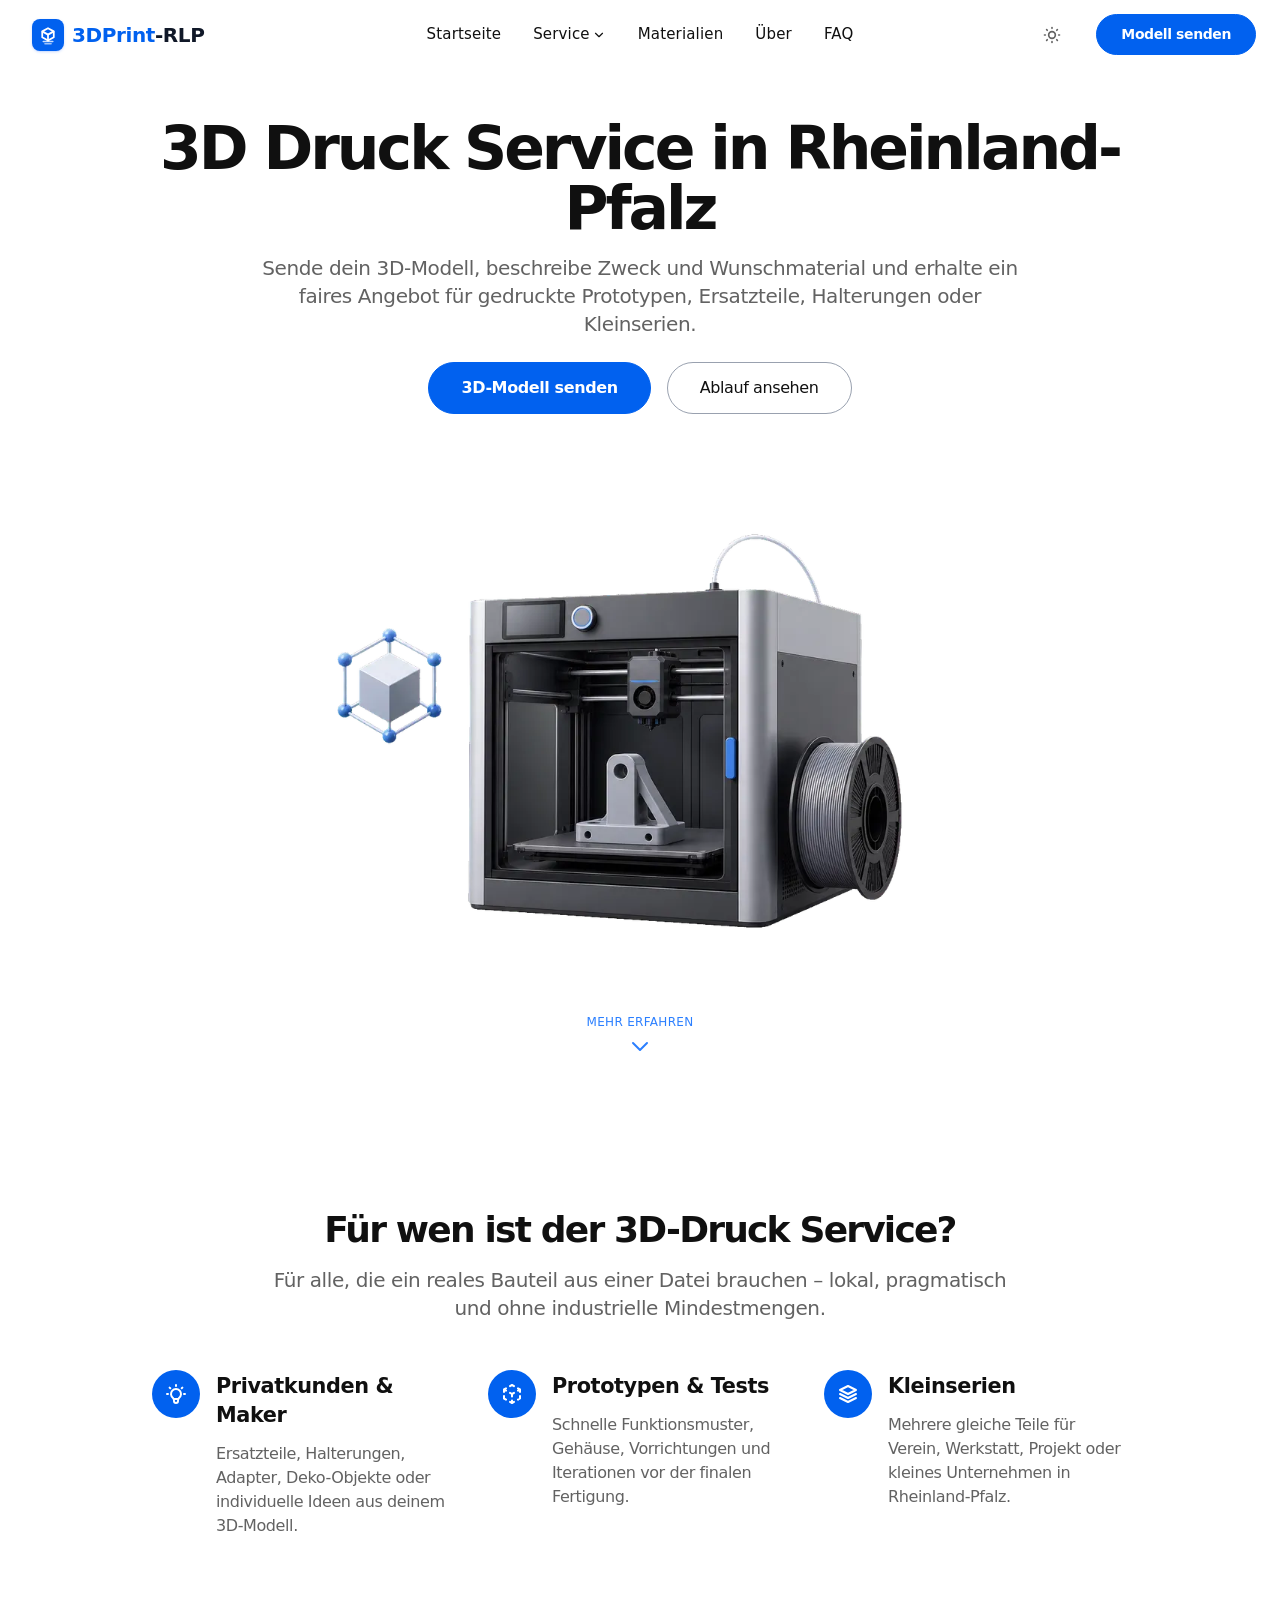
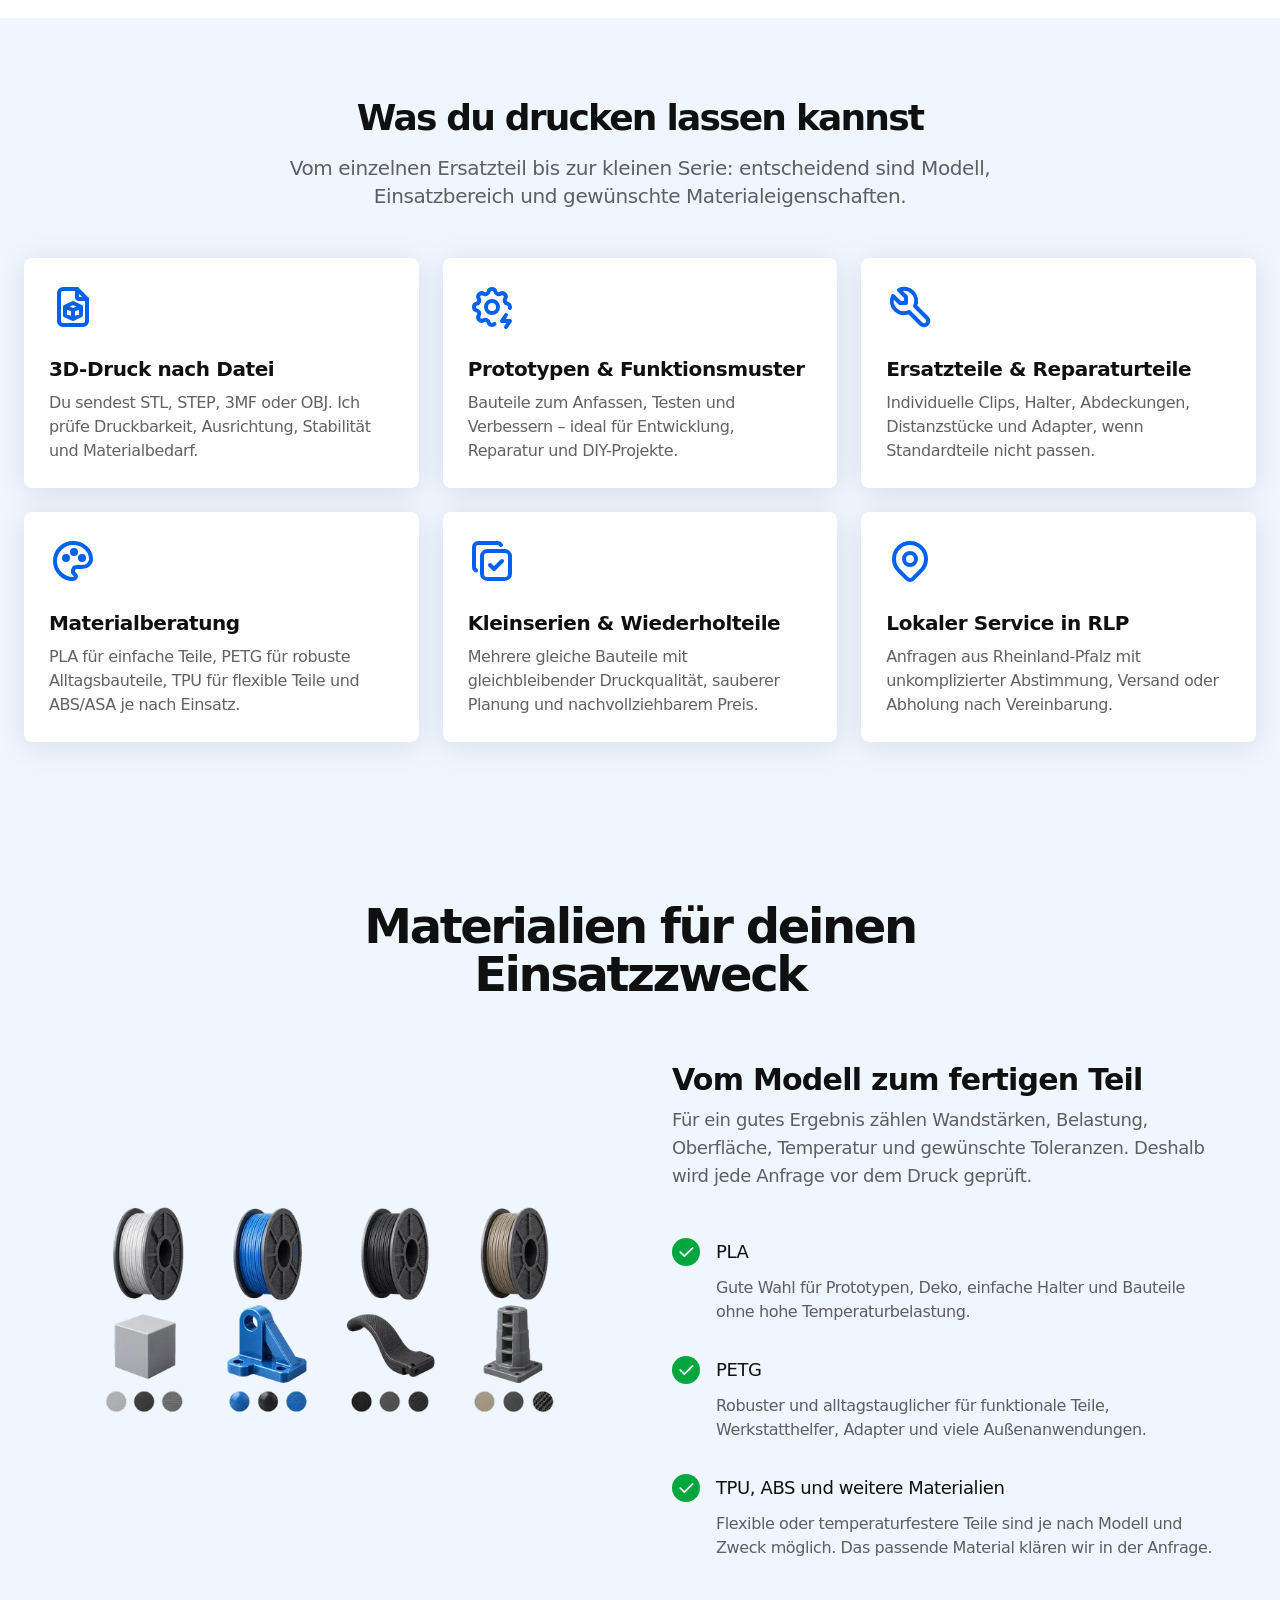
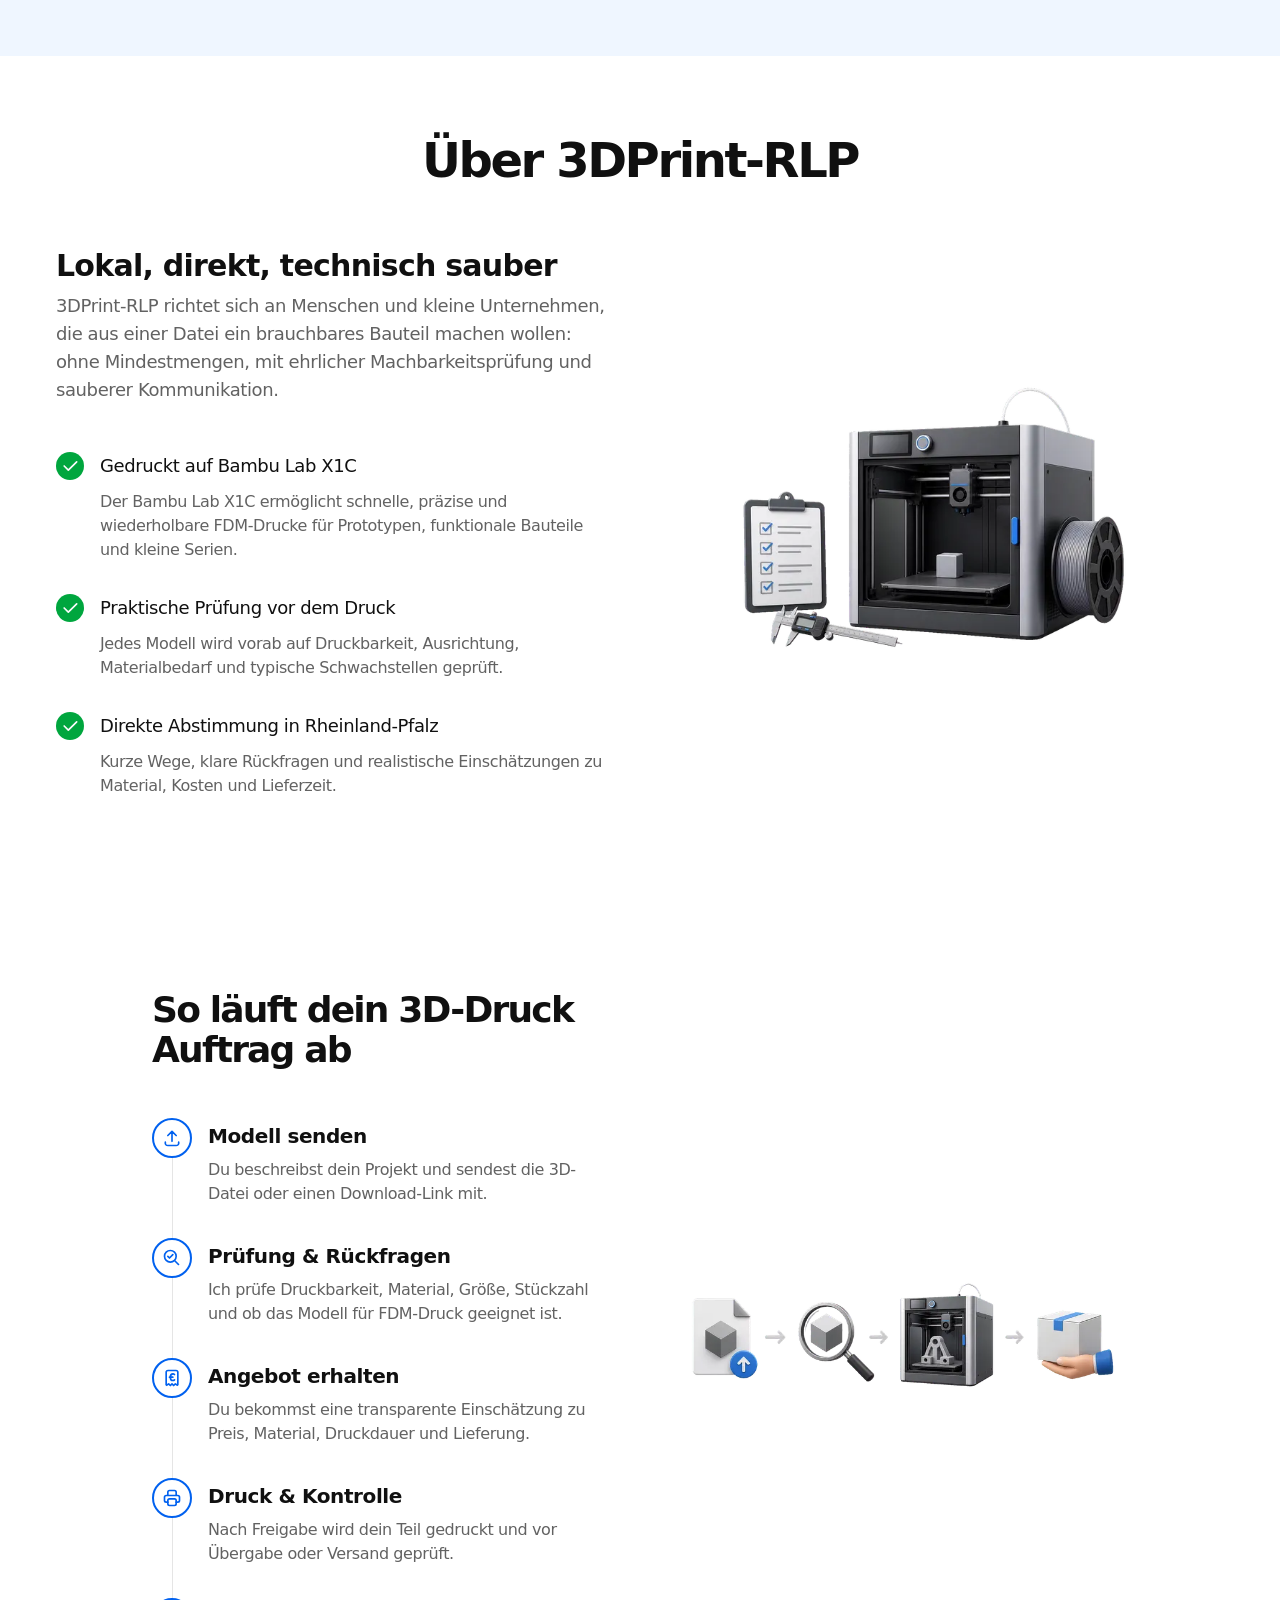
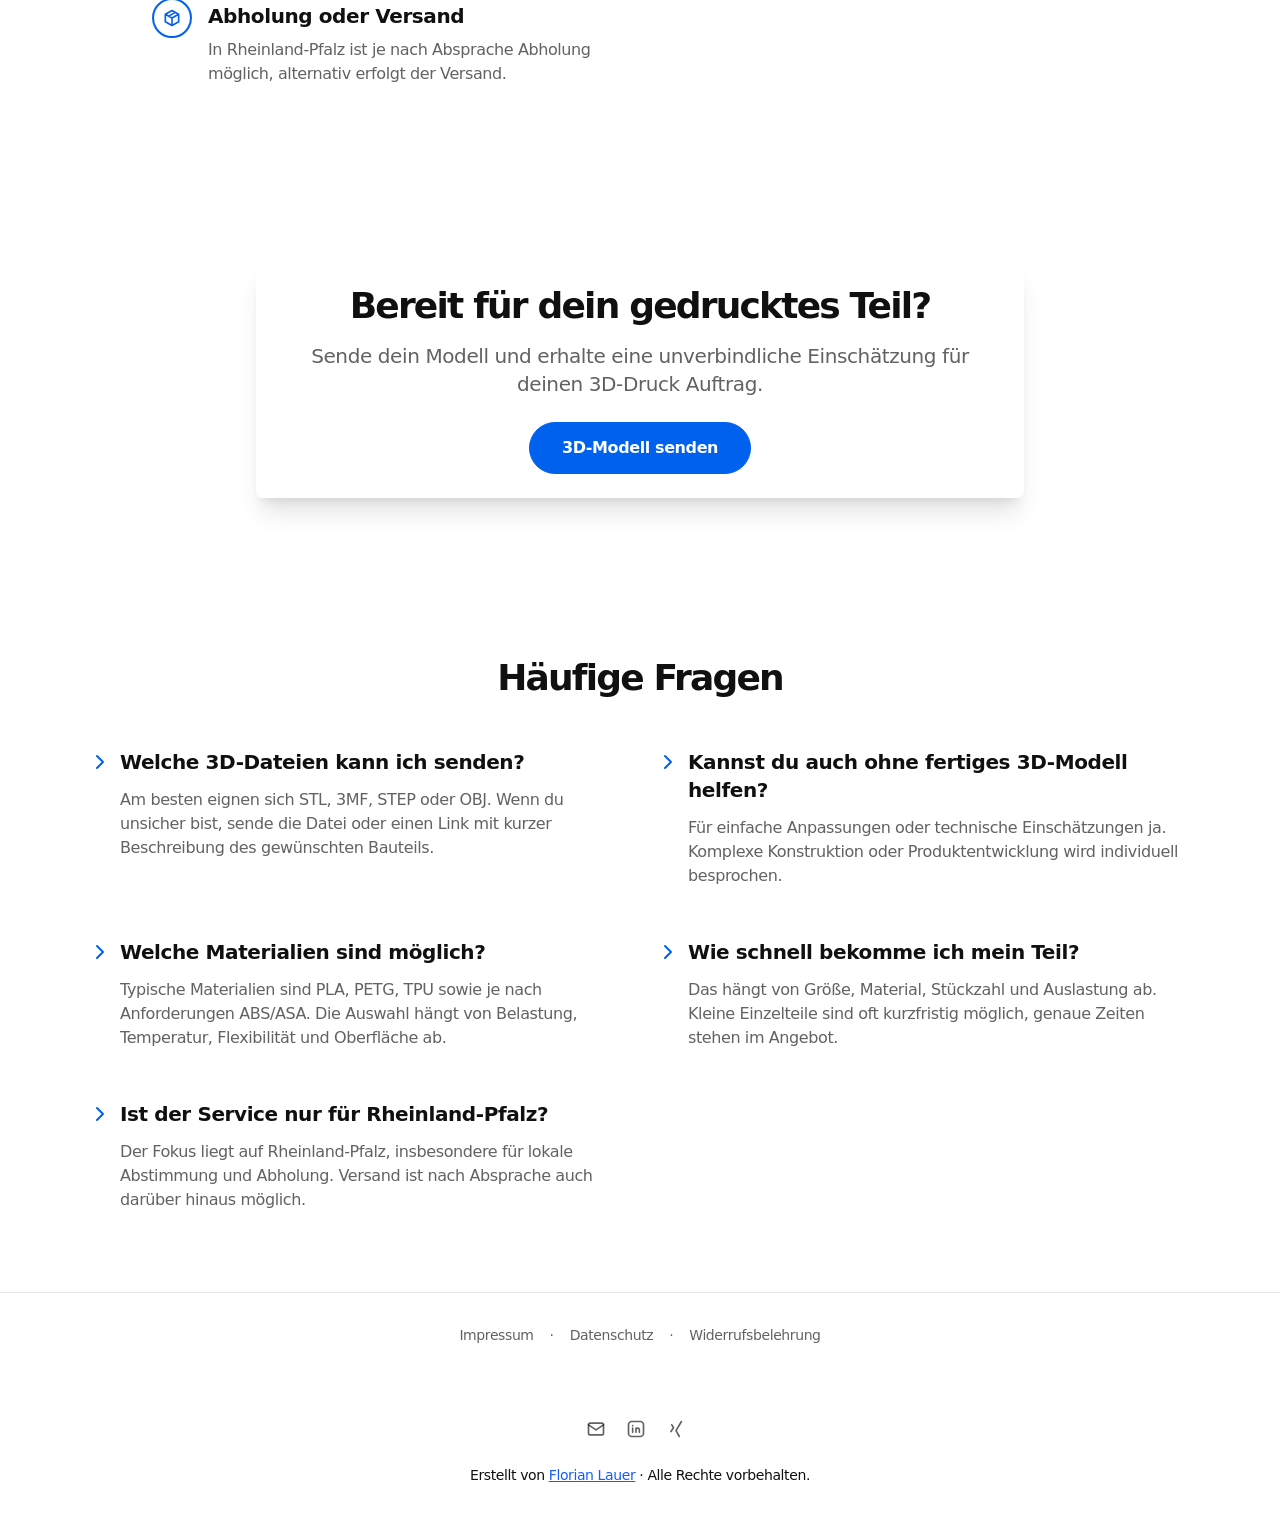
==== commit 521c49f9: "Preview build 2026-07-02 20:17" ====
--- a/index.html
+++ b/index.html
@@ -1 +1 @@
-<!DOCTYPE html><html class="2xl:text-[20px]" dir="ltr" lang="de"><head><meta charset="UTF-8"><meta content="width=device-width,initial-scale=1" name="viewport"><link href="/sitemap-index.xml" rel="sitemap"><link href="[data-uri]" rel="shortcut icon"><link href="/_astro/favicon.B-3lZ6lV.svg" rel="icon" type="image/svg+xml"><link href="/_astro/favicon-16x16.CPQlSgik.png" rel="icon" sizes="16x16" type="image/png"><link href="/_astro/favicon-32x32.BfTQ4vm6.png" rel="icon" sizes="32x32" type="image/png"><link href="/_astro/apple-touch-icon.D1D8XJqk.png" rel="apple-touch-icon" sizes="180x180"><link href="/_astro/android-chrome-192x192.CGfPVZnA.png" rel="icon" sizes="192x192" type="image/png"><link href="/_astro/android-chrome-512x512.DG6S8uuY.png" rel="icon" sizes="512x512" type="image/png"><link href="/site.webmanifest" rel="manifest"><style>:root{--cc-font-family:'Inter Variable',sans-serif;--cc-modal-border-radius:1rem;--cc-btn-border-radius:9999px;--cc-bg:#ffffff;--cc-primary-color:#111827;--cc-secondary-color:#6b7280;--cc-btn-primary-bg:rgb(1 97 239);--cc-btn-primary-color:#ffffff;--cc-btn-primary-border-color:rgb(1 97 239);--cc-btn-primary-hover-bg:rgb(1 78 190);--cc-btn-primary-hover-color:#ffffff;--cc-btn-primary-hover-border-color:rgb(1 78 190);--cc-separator-border-color:#e5e7eb;--cc-footer-bg:#f9fafb;--cc-footer-border-color:#e5e7eb}#cc-main.cc--darkmode{--cc-bg:rgb(15 23 42);--cc-primary-color:rgb(229 236 246);--cc-secondary-color:rgb(148 163 184);--cc-btn-primary-bg:rgb(1 97 239);--cc-btn-primary-color:#ffffff;--cc-btn-primary-border-color:rgb(1 97 239);--cc-btn-primary-hover-bg:rgb(1 78 190);--cc-btn-primary-hover-color:#ffffff;--cc-btn-primary-hover-border-color:rgb(1 78 190);--cc-separator-border-color:rgb(255 255 255 / 8%);--cc-footer-bg:rgb(9 15 29);--cc-footer-border-color:rgb(255 255 255 / 8%);--cc-footer-color:rgb(148 163 184)}#cc-main .cm{box-shadow:0 4px 32px rgb(0 0 0 / 20%);border:1px solid var(--cc-separator-border-color)}#cc-main .cm__title{font-weight:600;font-size:1rem}#cc-main .cm__desc{font-size:.875rem;line-height:1.6}#cc-main .cm__btn{font-weight:500;font-size:.875rem}:root{--aw-font-sans:'Inter Variable';--aw-font-serif:'Inter Variable';--aw-font-heading:'Inter Variable';--aw-color-primary:rgb(1 97 239);--aw-color-secondary:rgb(1 84 207);--aw-color-accent:rgb(109 40 217);--aw-color-text-heading:rgb(0 0 0);--aw-color-text-default:rgb(16 16 16);--aw-color-text-muted:rgb(16 16 16 / 66%);--aw-color-bg-page:rgb(255 255 255);--aw-color-bg-page-dark:rgb(3 6 32)}.dark{--aw-font-sans:'Inter Variable';--aw-font-serif:'Inter Variable';--aw-font-heading:'Inter Variable';--aw-color-primary:rgb(1 97 239);--aw-color-secondary:rgb(1 84 207);--aw-color-accent:rgb(109 40 217);--aw-color-text-heading:rgb(247, 248, 248);--aw-color-text-default:rgb(229 236 246);--aw-color-text-muted:rgb(229 236 246 / 66%);--aw-color-bg-page:rgb(3 6 32)}</style><script>!function(){const e="system";function t(e){"dark"===e?document.documentElement.classList.add("dark"):document.documentElement.classList.remove("dark");const t=document.querySelectorAll("[data-aw-toggle-color-scheme] > input");t&&t.length&&t.forEach(t=>{t.checked="dark"!==e})}e&&e.endsWith(":only")||(localStorage.theme,0)?t(e.replace(":only","")):"dark"===localStorage.theme||!("theme"in localStorage)&&window.matchMedia("(prefers-color-scheme: dark)").matches?t("dark"):t("light")}()</script><title>3DPrint-RLP – 3D Druck Service in Rheinland-Pfalz</title><link href="https://www.3dprint-rlp.de" rel="canonical"><meta content="3D Druck Service in Rheinland-Pfalz: Sende dein 3D-Modell und erhalte ein Angebot für Prototypen, Ersatzteile, Halterungen und Kleinserien aus PLA, PETG, ABS oder TPU." name="description"><meta content="index, follow" name="robots"><meta content="3DPrint-RLP – 3D Druck Service in Rheinland-Pfalz" property="og:title"><meta content="website" property="og:type"><meta content="https://www.3dprint-rlp.de/_astro/hero-3dprint-rlp-minimal.CckD0odZ_Z41UoC.jpg" property="og:image"><meta content="https://www.3dprint-rlp.de" property="og:url"><meta content="3D Druck Service in Rheinland-Pfalz: Sende dein 3D-Modell und erhalte ein Angebot für Prototypen, Ersatzteile, Halterungen und Kleinserien aus PLA, PETG, ABS oder TPU." property="og:description"><meta content="de" property="og:locale"><meta content="3DPrint-RLP" property="og:site_name"><meta content="https://www.3dprint-rlp.de/_astro/hero-3dprint-rlp-minimal.CckD0odZ_Z41UoC.jpg" property="og:image:url"><meta content="1200" property="og:image:width"><meta content="626" property="og:image:height"><meta content="3DPrint-RLP – 3D Druck Service in Rheinland-Pfalz" property="og:image:alt"><meta content="summary_large_image" name="twitter:card"><meta content="@LauerFlorian" name="twitter:site"><meta content="@LauerFlorian" name="twitter:creator"><script data-id id="ga-init">if(document.getElementById("ga-init").dataset.id){var d=document.getElementById("ga-init").dataset.id;window.dataLayer=window.dataLayer||[],window.gtag=function(){dataLayer.push(arguments)},window.gtag("js",new Date),window.gtag("config",d)}</script><link href="https://images.unsplash.com" rel="preconnect"><script src="https://cloud.umami.is/script.js" data-website-id="8c199268-29fe-42d0-9d3a-f524d0a5fcac" defer="defer"></script><meta content="true" name="astro-view-transitions-enabled"><meta content="swap" name="astro-view-transitions-fallback"><script type="module" src="/_astro/ClientRouter.astro_astro_type_script_index_0_lang.CAqDO0tx.js"></script><link href="/_astro/Layout.Bp4LLK_G.css" rel="stylesheet"><script type="module" src="/_astro/page.JYoqAuaC.js"></script></head><body class="antialiased bg-page text-default tracking-tight"><script type="module">function t(){const t=document.getElementById("cc-main");if(!t)return;const e=document.documentElement.classList.contains("dark");t.classList.toggle("cc--darkmode",e)}const c=new MutationObserver(t);c.observe(document.documentElement,{attributes:!0,attributeFilter:["class"]}),document.addEventListener("DOMContentLoaded",t)</script><header class="mx-auto w-full border-b border-gray-50/0 ease-in-out flex-none sticky top-0 transition-[opacity] z-40" data-aw-sticky-header="true" id="header"><div class="absolute inset-0"></div><div class="relative mx-auto md:px-6 text-default max-w-7xl md:grid md:grid-cols-3 md:items-center px-3 py-3 w-full"><div class="flex justify-between"><a class="flex items-center" href="/"><span class="flex items-center whitespace-nowrap gap-2 ml-2 rtl:ml-0 rtl:mr-2"><span class="flex items-center justify-center bg-primary h-8 rounded-lg shadow-blue-600/20 shadow-sm text-white w-8" aria-hidden="true"><svg class="w-6 h-6" viewBox="0 0 512 512" fill="none"><path d="M256 111 133 179l123 69 123-69-123-68Z" stroke="currentColor" stroke-width="38" stroke-linejoin="round"></path><path d="M133 179v126l123 69 123-69V179" stroke="currentColor" stroke-width="38" stroke-linejoin="round"></path><path d="M256 248v126" stroke="currentColor" stroke-width="38" stroke-linecap="round"></path><path d="M154 397h204" stroke="currentColor" stroke-width="32" stroke-linecap="round" opacity="0.78"></path><path d="M190 443h132" stroke="currentColor" stroke-width="32" stroke-linecap="round" opacity="0.62"></path></svg> </span><span class="font-bold text-2xl md:text-xl"><span class="text-primary">3DPrint</span><span class="dark:text-white text-gray-900">-RLP</span></span></span></a><div class="flex items-center md:hidden"><button class="flex items-center justify-center cursor-pointer flex-col group h-12 rounded w-12" type="button" aria-label="Toggle Menu" data-aw-toggle-menu><span class="sr-only">Toggle Menu</span> <span class="rounded-full bg-black dark:bg-white duration-200 ease h-0.5 my-1 opacity-80 transform transition w-6 group-[.expanded]:rotate-45 group-[.expanded]:translate-y-2.5" aria-hidden="true"></span> <span class="rounded-full bg-black dark:bg-white duration-200 ease h-0.5 my-1 opacity-80 transform transition w-6 group-[.expanded]:opacity-0" aria-hidden="true"></span> <span class="rounded-full bg-black dark:bg-white duration-200 ease h-0.5 my-1 opacity-80 transform transition w-6 group-[.expanded]:-rotate-45 group-[.expanded]:-translate-y-2.5" aria-hidden="true"></span></button></div></div><nav aria-label="Main navigation" class="items-center md:w-auto w-full hidden md:flex md:justify-self-center md:mx-5 md:overflow-visible overflow-x-hidden overflow-y-auto text-default"><ul class="flex flex-col md:flex-row font-medium md:justify-center md:self-center md:text-[0.9375rem] md:w-auto text-xl tracking-[0.01rem] w-full"><li class><a class="flex items-center whitespace-nowrap dark:hover:text-white hover:text-link px-4 py-3 aw-link-active" href="/">Startseite</a></li><li class="dropdown"><button class="flex items-center whitespace-nowrap dark:hover:text-white hover:text-link px-4 py-3" type="button">Service <svg class="rtl:ml-0 h-3.5 hidden md:inline ml-0.5 rtl:mr-0.5 w-3.5" data-icon="tabler:chevron-down" height="1em" width="1em"><symbol id="ai:tabler:chevron-down" viewBox="0 0 24 24"><path d="m6 9l6 6l6-6" stroke="currentColor" stroke-width="2" stroke-linecap="round" fill="none" stroke-linejoin="round"/></symbol><use href="#ai:tabler:chevron-down"></use></svg></button><ul class="dark:md:bg-dark drop-shadow-xl dropdown-menu font-medium md:absolute md:backdrop-blur-md md:bg-white/90 md:hidden md:min-w-[200px] md:pl-0 pl-4 rounded"><li><a class="block dark:hover:bg-gray-700 dark:hover:text-white first:rounded-t hover:text-link last:rounded-b md:hover:bg-gray-100 px-5 py-2 whitespace-no-wrap" href="/#fuer-wen">Für wen?</a></li><li><a class="block dark:hover:bg-gray-700 dark:hover:text-white first:rounded-t hover:text-link last:rounded-b md:hover:bg-gray-100 px-5 py-2 whitespace-no-wrap" href="/#leistungen">Leistungen</a></li><li><a class="block dark:hover:bg-gray-700 dark:hover:text-white first:rounded-t hover:text-link last:rounded-b md:hover:bg-gray-100 px-5 py-2 whitespace-no-wrap" href="/#ablauf">Ablauf</a></li></ul></li><li class><a class="flex items-center whitespace-nowrap dark:hover:text-white hover:text-link px-4 py-3" href="/#materialien">Materialien</a></li><li class><a class="flex items-center whitespace-nowrap dark:hover:text-white hover:text-link px-4 py-3" href="/#ueber-mich">Über</a></li><li class><a class="flex items-center whitespace-nowrap dark:hover:text-white hover:text-link px-4 py-3" href="/#faq">FAQ</a></li></ul></nav><div class="items-center md:self-center bottom-0 fixed hidden justify-end left-0 md:flex md:justify-self-end md:mb-0 md:p-0 md:static md:w-auto p-3 rtl:left-auto rtl:right-0 w-full"><div class="flex items-center justify-between md:w-auto w-full"><div class="flex"><button class="items-center rounded-lg dark:focus:ring-gray-700 dark:hover:bg-gray-700 dark:text-gray-400 focus:outline-none focus:ring-4 focus:ring-gray-200 hover:bg-gray-100 inline-flex p-2.5 text-muted text-sm" type="button" aria-label="Toggle between Dark and Light mode" data-aw-toggle-color-scheme><svg class="w-6 h-6 md:h-5 md:inline-block md:w-5" data-icon="tabler:sun" height="1em" width="1em"><symbol id="ai:tabler:sun" viewBox="0 0 24 24"><path d="M8 12a4 4 0 1 0 8 0a4 4 0 1 0-8 0m-5 0h1m8-9v1m8 8h1m-9 8v1M5.6 5.6l.7.7m12.1-.7l-.7.7m0 11.4l.7.7m-12.1-.7l-.7.7" stroke="currentColor" stroke-width="2" stroke-linecap="round" fill="none" stroke-linejoin="round"/></symbol><use href="#ai:tabler:sun"></use></svg></button></div><span class="rtl:ml-0 ml-4 rtl:mr-4"><a class="btn-primary font-semibold md:px-6 ml-2 px-5.5 py-2.5 shadow-none text-sm w-auto" href="/form">Modell senden</a></span></div></div></div></header><main><section class="flex flex-col relative md:-mt-[76px] min-h-screen not-prose"><div class="absolute inset-0 pointer-events-none" aria-hidden="true"></div><div class="flex flex-col relative flex-1 max-w-7xl mx-auto px-4 sm:px-6 w-full"><div class="pointer-events-none md:pt-[76px] pt-0"></div><div class="flex flex-col flex-1 justify-between md:py-12 py-8"><div class="mx-auto max-w-5xl md:pb-16 pb-10 text-center"><h1 class="intersect-once motion-safe:md:intersect:animate-fade motion-safe:md:opacity-0 intersect-quarter dark:text-gray-200 font-bold font-heading leading-tighter mb-4 md:text-6xl text-5xl tracking-tighter">3D Druck Service in Rheinland-Pfalz</h1><div class="mx-auto max-w-3xl"><p class="text-muted text-xl dark:text-slate-300 intersect-once intersect-quarter mb-6 motion-safe:md:intersect:animate-fade motion-safe:md:opacity-0">Sende dein 3D-Modell, beschreibe Zweck und Wunschmaterial und erhalte ein faires Angebot für gedruckte Prototypen, Ersatzteile, Halterungen oder Kleinserien.</p><div class="flex flex-col intersect-once intersect-quarter motion-safe:md:intersect:animate-fade motion-safe:md:opacity-0 flex-nowrap gap-4 m-auto max-w-xs sm:flex-row sm:justify-center sm:max-w-md"><div class="flex w-full sm:w-auto"><a class="btn-primary sm:mb-0 w-full" href="/form">3D-Modell senden</a></div><div class="flex w-full sm:w-auto"><a class="sm:mb-0 w-full btn-secondary" href="/#ablauf">Ablauf ansehen</a></div></div></div></div><div class="intersect-once motion-safe:md:intersect:animate-fade motion-safe:md:opacity-0 intersect-quarter intersect-no-queue"><div class="relative m-auto max-w-3xl"><img alt="3D Druck Service in Rheinland-Pfalz mit 3D-Drucker und gedruckten Bauteilen" class="mx-auto w-full h-auto max-w-[480px] rounded-md sm:max-w-full" decoding="async" height="1024" loading="eager" sizes="(max-width: 767px) 400px, (max-width: 1023px) 768px, 1024px" src="/_astro/hero-3dprint-rlp-minimal.CckD0odZ_ZMwYH8.webp" srcset="/_astro/hero-3dprint-rlp-minimal.CckD0odZ_Ca4mM.webp 400w, /_astro/hero-3dprint-rlp-minimal.CckD0odZ_1eFU4U.webp 768w, /_astro/hero-3dprint-rlp-minimal.CckD0odZ_Z1BWvUC.webp 1024w" style="object-fit:contain;object-position:center;max-width:1536px;max-height:1024px;aspect-ratio:1.5;width:100%" width="1536" fetchpriority="high"></div></div><div class="flex justify-center duration-500 py-6 transition-opacity" id="scroll-hint"><a class="flex items-center flex-col group gap-1 hover:text-blue-400 text-blue-500 transition-colors" href="#fuer-wen" aria-label="Weiter nach unten"><span class="text-xs tracking-wide uppercase">Mehr erfahren</span> <svg class="w-6 h-6 animate-bounce" viewBox="0 0 24 24" fill="none" stroke="currentColor" stroke-width="2" xmlns="http://www.w3.org/2000/svg"><path d="M19 9l-7 7-7-7" stroke-linecap="round" stroke-linejoin="round"></path></svg></a></div></div></div></section><script type="module">const t=document.getElementById("scroll-hint");t&&window.addEventListener("scroll",()=>{t.style.opacity=window.scrollY>80?"0":"1"},{passive:!0})</script><section class="relative not-prose scroll-mt-[72px]" id="fuer-wen"><div class="absolute inset-0 pointer-events-none -z-[1]" aria-hidden="true"><div class="absolute inset-0"></div></div><div class="intersect-once motion-safe:md:intersect:animate-fade motion-safe:md:opacity-0 intersect-quarter intersect-no-queue relative mx-auto px-4 lg:py-20 md:px-6 md:py-16 py-12 text-default max-w-5xl"><div class="text-center md:mx-auto mb-8 md:mb-12 max-w-3xl"><h2 class="font-bold font-heading leading-tighter tracking-tighter text-heading md:text-4xl text-3xl">Für wen ist der 3D-Druck Service?</h2><p class="text-muted text-xl mt-4">Für alle, die ein reales Bauteil aus einer Datei brauchen – lokal, pragmatisch und ohne industrielle Mindestmengen.</p></div><div class="mx-auto gap-8 grid md:gap-y-12 sm:grid-cols-2 lg:grid-cols-3"><div class="intersect-once motion-safe:md:intersect:animate-fade motion-safe:md:opacity-0"><div class="flex flex-row max-w-md"><div class="flex justify-center"><svg class="rounded-full rtl:mr-0 rtl:mr-0 h-7 mr-2 rtl:ml-2 w-7 bg-primary md:h-12 md:p-3 md:w-12 mr-4 p-2 rtl:ml-4 text-white" data-icon="tabler:bulb" height="1em" width="1em"><symbol id="ai:tabler:bulb" viewBox="0 0 24 24"><path d="M3 12h1m8-9v1m8 8h1M5.6 5.6l.7.7m12.1-.7l-.7.7M9 16a5 5 0 1 1 6 0a3.5 3.5 0 0 0-1 3a2 2 0 0 1-4 0a3.5 3.5 0 0 0-1-3m.7 1h4.6" stroke="currentColor" stroke-width="2" stroke-linecap="round" fill="none" stroke-linejoin="round"/></symbol><use href="#ai:tabler:bulb"></use></svg></div><div class="mt-0.5"><h3 class="font-bold text-xl md:text-[1.3rem]">Privatkunden &amp; Maker</h3><p class="text-muted mt-3">Ersatzteile, Halterungen, Adapter, Deko-Objekte oder individuelle Ideen aus deinem 3D-Modell.</p></div></div></div><div class="intersect-once motion-safe:md:intersect:animate-fade motion-safe:md:opacity-0"><div class="flex flex-row max-w-md"><div class="flex justify-center"><svg class="rounded-full rtl:mr-0 rtl:mr-0 h-7 mr-2 rtl:ml-2 w-7 bg-primary md:h-12 md:p-3 md:w-12 mr-4 p-2 rtl:ml-4 text-white" data-icon="tabler:3d-cube-sphere" height="1em" width="1em"><symbol id="ai:tabler:3d-cube-sphere" viewBox="0 0 24 24"><path d="m6 17.6l-2-1.1V14m0-4V7.5l2-1.1m4-2.3L12 3l2 1.1m4 2.3l2 1.1V10m0 4v2.5l-2 1.12m-4 2.28L12 21l-2-1.1m2-7.9l2-1.1m4-2.3l2-1.1M12 12v2.5m0 4V21m0-9l-2-1.12M6 8.6L4 7.5" stroke="currentColor" stroke-width="2" stroke-linecap="round" fill="none" stroke-linejoin="round"/></symbol><use href="#ai:tabler:3d-cube-sphere"></use></svg></div><div class="mt-0.5"><h3 class="font-bold text-xl md:text-[1.3rem]">Prototypen &amp; Tests</h3><p class="text-muted mt-3">Schnelle Funktionsmuster, Gehäuse, Vorrichtungen und Iterationen vor der finalen Fertigung.</p></div></div></div><div class="intersect-once motion-safe:md:intersect:animate-fade motion-safe:md:opacity-0"><div class="flex flex-row max-w-md"><div class="flex justify-center"><svg class="rounded-full rtl:mr-0 rtl:mr-0 h-7 mr-2 rtl:ml-2 w-7 bg-primary md:h-12 md:p-3 md:w-12 mr-4 p-2 rtl:ml-4 text-white" data-icon="tabler:stack-2" height="1em" width="1em"><symbol id="ai:tabler:stack-2" viewBox="0 0 24 24"><path d="M12 4L4 8l8 4l8-4zm-8 8l8 4l8-4M4 16l8 4l8-4" stroke="currentColor" stroke-width="2" stroke-linecap="round" fill="none" stroke-linejoin="round"/></symbol><use href="#ai:tabler:stack-2"></use></svg></div><div class="mt-0.5"><h3 class="font-bold text-xl md:text-[1.3rem]">Kleinserien</h3><p class="text-muted mt-3">Mehrere gleiche Teile für Verein, Werkstatt, Projekt oder kleines Unternehmen in Rheinland-Pfalz.</p></div></div></div></div></div></section><section class="relative not-prose scroll-mt-[72px]" id="leistungen"><div class="absolute inset-0 pointer-events-none -z-[1]" aria-hidden="true"><div class="absolute inset-0 bg-blue-50 dark:bg-transparent"></div></div><div class="intersect-once motion-safe:md:intersect:animate-fade motion-safe:md:opacity-0 intersect-quarter intersect-no-queue relative mx-auto px-4 lg:py-20 md:px-6 md:py-16 py-12 text-default max-w-7xl"><div class="text-center md:mx-auto mb-8 md:mb-12 max-w-3xl"><h2 class="font-bold font-heading leading-tighter tracking-tighter text-heading md:text-4xl text-3xl">Was du drucken lassen kannst</h2><p class="text-muted text-xl mt-4">Vom einzelnen Ersatzteil bis zur kleinen Serie: entscheidend sind Modell, Einsatzbereich und gewünschte Materialeigenschaften.</p></div><div class="grid sm:grid-cols-2 lg:grid-cols-3 gap-4 gap-x-12 md:gap-6"><div class="flex flex-col relative backdrop-blur bg-white border border-[#ffffff29] dark:bg-slate-900 dark:shadow-[0_4px_30px_rgba(0,0,0,0.1)] intersect-no-queue intersect-once intersect-quarter motion-safe:md:intersect:animate-fade motion-safe:md:opacity-0 p-6 rounded-lg shadow-[0_4px_30px_rgba(0,0,0,0.1)]"><svg class="text-primary h-12 mb-6 w-12" data-icon="tabler:file-3d" height="1em" width="1em"><symbol id="ai:tabler:file-3d" viewBox="0 0 24 24"><g fill="none" stroke="currentColor" stroke-linecap="round" stroke-linejoin="round" stroke-width="2"><path d="M14 3v4a1 1 0 0 0 1 1h4"/><path d="M17 21H7a2 2 0 0 1-2-2V5a2 2 0 0 1 2-2h7l5 5v11a2 2 0 0 1-2 2m-5-7.5l4-1.5"/><path d="m8 11.846l4 1.654V18l4-1.846v-4.308L12 10zM8 12v4.2l4 1.8"/></g></symbol><use href="#ai:tabler:file-3d"></use></svg><div class="font-bold text-xl">3D-Druck nach Datei</div><p class="text-muted mt-2">Du sendest STL, STEP, 3MF oder OBJ. Ich prüfe Druckbarkeit, Ausrichtung, Stabilität und Materialbedarf.</p></div><div class="flex flex-col relative backdrop-blur bg-white border border-[#ffffff29] dark:bg-slate-900 dark:shadow-[0_4px_30px_rgba(0,0,0,0.1)] intersect-no-queue intersect-once intersect-quarter motion-safe:md:intersect:animate-fade motion-safe:md:opacity-0 p-6 rounded-lg shadow-[0_4px_30px_rgba(0,0,0,0.1)]"><svg class="text-primary h-12 mb-6 w-12" data-icon="tabler:settings-bolt" height="1em" width="1em"><symbol id="ai:tabler:settings-bolt" viewBox="0 0 24 24"><g fill="none" stroke="currentColor" stroke-linecap="round" stroke-linejoin="round" stroke-width="2"><path d="M13.256 20.473c-.855.907-2.583.643-2.931-.79a1.724 1.724 0 0 0-2.573-1.066c-1.543.94-3.31-.826-2.37-2.37a1.724 1.724 0 0 0-1.065-2.572c-1.756-.426-1.756-2.924 0-3.35a1.724 1.724 0 0 0 1.066-2.573c-.94-1.543.826-3.31 2.37-2.37c1 .608 2.296.07 2.572-1.065c.426-1.756 2.924-1.756 3.35 0a1.724 1.724 0 0 0 2.573 1.066c1.543-.94 3.31.826 2.37 2.37a1.724 1.724 0 0 0 1.065 2.572c1.07.26 1.488 1.29 1.254 2.15M19 16l-2 3h4l-2 3"/><path d="M9 12a3 3 0 1 0 6 0a3 3 0 0 0-6 0"/></g></symbol><use href="#ai:tabler:settings-bolt"></use></svg><div class="font-bold text-xl">Prototypen &amp; Funktionsmuster</div><p class="text-muted mt-2">Bauteile zum Anfassen, Testen und Verbessern – ideal für Entwicklung, Reparatur und DIY-Projekte.</p></div><div class="flex flex-col relative backdrop-blur bg-white border border-[#ffffff29] dark:bg-slate-900 dark:shadow-[0_4px_30px_rgba(0,0,0,0.1)] intersect-no-queue intersect-once intersect-quarter motion-safe:md:intersect:animate-fade motion-safe:md:opacity-0 p-6 rounded-lg shadow-[0_4px_30px_rgba(0,0,0,0.1)]"><svg class="text-primary h-12 mb-6 w-12" data-icon="tabler:tool" height="1em" width="1em"><symbol id="ai:tabler:tool" viewBox="0 0 24 24"><path d="M7 10h3V7L6.5 3.5a6 6 0 0 1 8 8l6 6a2 2 0 0 1-3 3l-6-6a6 6 0 0 1-8-8z" stroke="currentColor" stroke-width="2" stroke-linecap="round" fill="none" stroke-linejoin="round"/></symbol><use href="#ai:tabler:tool"></use></svg><div class="font-bold text-xl">Ersatzteile &amp; Reparaturteile</div><p class="text-muted mt-2">Individuelle Clips, Halter, Abdeckungen, Distanzstücke und Adapter, wenn Standardteile nicht passen.</p></div><div class="flex flex-col relative backdrop-blur bg-white border border-[#ffffff29] dark:bg-slate-900 dark:shadow-[0_4px_30px_rgba(0,0,0,0.1)] intersect-no-queue intersect-once intersect-quarter motion-safe:md:intersect:animate-fade motion-safe:md:opacity-0 p-6 rounded-lg shadow-[0_4px_30px_rgba(0,0,0,0.1)]"><svg class="text-primary h-12 mb-6 w-12" data-icon="tabler:palette" height="1em" width="1em"><symbol id="ai:tabler:palette" viewBox="0 0 24 24"><g fill="none" stroke="currentColor" stroke-linecap="round" stroke-linejoin="round" stroke-width="2"><path d="M12 21a9 9 0 0 1 0-18c4.97 0 9 3.582 9 8c0 1.06-.474 2.078-1.318 2.828S17.693 15 16.5 15H14a2 2 0 0 0-1 3.75A1.3 1.3 0 0 1 12 21"/><path d="M7.5 10.5a1 1 0 1 0 2 0a1 1 0 1 0-2 0m4-3a1 1 0 1 0 2 0a1 1 0 1 0-2 0m4 3a1 1 0 1 0 2 0a1 1 0 1 0-2 0"/></g></symbol><use href="#ai:tabler:palette"></use></svg><div class="font-bold text-xl">Materialberatung</div><p class="text-muted mt-2">PLA für einfache Teile, PETG für robuste Alltagsbauteile, TPU für flexible Teile und ABS/ASA je nach Einsatz.</p></div><div class="flex flex-col relative backdrop-blur bg-white border border-[#ffffff29] dark:bg-slate-900 dark:shadow-[0_4px_30px_rgba(0,0,0,0.1)] intersect-no-queue intersect-once intersect-quarter motion-safe:md:intersect:animate-fade motion-safe:md:opacity-0 p-6 rounded-lg shadow-[0_4px_30px_rgba(0,0,0,0.1)]"><svg class="text-primary h-12 mb-6 w-12" data-icon="tabler:copy-check" height="1em" width="1em"><symbol id="ai:tabler:copy-check" viewBox="0 0 24 24"><g fill="none" stroke="currentColor" stroke-linecap="round" stroke-linejoin="round" stroke-width="2"><path d="M7 9.667A2.667 2.667 0 0 1 9.667 7h8.666A2.667 2.667 0 0 1 21 9.667v8.666A2.667 2.667 0 0 1 18.333 21H9.667A2.667 2.667 0 0 1 7 18.333z"/><path d="M4.012 16.737A2 2 0 0 1 3 15V5c0-1.1.9-2 2-2h10c.75 0 1.158.385 1.5 1M11 14l2 2l4-4"/></g></symbol><use href="#ai:tabler:copy-check"></use></svg><div class="font-bold text-xl">Kleinserien &amp; Wiederholteile</div><p class="text-muted mt-2">Mehrere gleiche Bauteile mit gleichbleibender Druckqualität, sauberer Planung und nachvollziehbarem Preis.</p></div><div class="flex flex-col relative backdrop-blur bg-white border border-[#ffffff29] dark:bg-slate-900 dark:shadow-[0_4px_30px_rgba(0,0,0,0.1)] intersect-no-queue intersect-once intersect-quarter motion-safe:md:intersect:animate-fade motion-safe:md:opacity-0 p-6 rounded-lg shadow-[0_4px_30px_rgba(0,0,0,0.1)]"><svg class="text-primary h-12 mb-6 w-12" data-icon="tabler:map-pin" height="1em" width="1em"><symbol id="ai:tabler:map-pin" viewBox="0 0 24 24"><g fill="none" stroke="currentColor" stroke-linecap="round" stroke-linejoin="round" stroke-width="2"><path d="M9 11a3 3 0 1 0 6 0a3 3 0 0 0-6 0"/><path d="M17.657 16.657L13.414 20.9a2 2 0 0 1-2.827 0l-4.244-4.243a8 8 0 1 1 11.314 0"/></g></symbol><use href="#ai:tabler:map-pin"></use></svg><div class="font-bold text-xl">Lokaler Service in RLP</div><p class="text-muted mt-2">Anfragen aus Rheinland-Pfalz mit unkomplizierter Abstimmung, Versand oder Abholung nach Vereinbarung.</p></div></div></div></section><section class="relative not-prose scroll-mt-[72px]" id="materialien"><div class="absolute inset-0 pointer-events-none -z-[1]" aria-hidden="true"><div class="absolute inset-0 bg-blue-50 dark:bg-transparent"></div></div><div class="intersect-once motion-safe:md:intersect:animate-fade motion-safe:md:opacity-0 intersect-quarter intersect-no-queue relative mx-auto px-4 lg:py-20 md:px-6 md:py-16 py-12 text-default max-w-7xl"><div class="text-center md:mx-auto mb-8 md:mb-12 lg:max-w-2xl max-w-xl sm:mx-auto"><h2 class="font-bold font-heading leading-tighter tracking-tighter text-heading mb-4 text-4xl md:text-5xl">Materialien für deinen Einsatzzweck</h2></div><div class="mx-auto max-w-7xl md:px-8 p-4"><div class="md:flex md:gap-16 md:flex-row-reverse"><div class="self-center md:basis-1/2"><div class="mb-12 dark:text-slate-400 text-lg"><h3 class="font-bold text-2xl dark:text-white mb-2 sm:text-3xl tracking-tight">Vom Modell zum fertigen Teil</h3><p class="text-muted dark:text-slate-400">Für ein gutes Ergebnis zählen Wandstärken, Belastung, Oberfläche, Temperatur und gewünschte Toleranzen. Deshalb wird jede Anfrage vor dem Druck geprüft.</p></div><div class="mx-auto gap-8 grid gap-y-4 md:gap-y-8"><div class="intersect-once motion-safe:md:intersect:animate-fade motion-safe:md:opacity-0"><div class="flex flex-row max-w-none"><div class="flex justify-center"><svg class="flex items-center justify-center bg-green-600 dark:bg-green-700 h-7 mr-2 p-1 rounded-full rtl:ml-2 rtl:mr-0 text-gray-50 w-7" data-icon="tabler:check" height="1em" width="1em" viewBox="0 0 24 24"><use href="#ai:tabler:check"></use></svg></div><div class="mt-0.5"><h3 class="rtl:ml-0 ml-2 rtl:mr-2 dark:text-white font-medium leading-6 text-lg">PLA</h3><p class="text-muted mt-3 dark:text-slate-400 ml-2 rtl:ml-0 rtl:mr-2">Gute Wahl für Prototypen, Deko, einfache Halter und Bauteile ohne hohe Temperaturbelastung.</p></div></div></div><div class="intersect-once motion-safe:md:intersect:animate-fade motion-safe:md:opacity-0"><div class="flex flex-row max-w-none"><div class="flex justify-center"><svg class="flex items-center justify-center bg-green-600 dark:bg-green-700 h-7 mr-2 p-1 rounded-full rtl:ml-2 rtl:mr-0 text-gray-50 w-7" data-icon="tabler:check" height="1em" width="1em" viewBox="0 0 24 24"><use href="#ai:tabler:check"></use></svg></div><div class="mt-0.5"><h3 class="rtl:ml-0 ml-2 rtl:mr-2 dark:text-white font-medium leading-6 text-lg">PETG</h3><p class="text-muted mt-3 dark:text-slate-400 ml-2 rtl:ml-0 rtl:mr-2">Robuster und alltagstauglicher für funktionale Teile, Werkstatthelfer, Adapter und viele Außenanwendungen.</p></div></div></div><div class="intersect-once motion-safe:md:intersect:animate-fade motion-safe:md:opacity-0"><div class="flex flex-row max-w-none"><div class="flex justify-center"><svg class="flex items-center justify-center bg-green-600 dark:bg-green-700 h-7 mr-2 p-1 rounded-full rtl:ml-2 rtl:mr-0 text-gray-50 w-7" data-icon="tabler:check" height="1em" width="1em" viewBox="0 0 24 24"><use href="#ai:tabler:check"></use></svg></div><div class="mt-0.5"><h3 class="rtl:ml-0 ml-2 rtl:mr-2 dark:text-white font-medium leading-6 text-lg">TPU, ABS und weitere Materialien</h3><p class="text-muted mt-3 dark:text-slate-400 ml-2 rtl:ml-0 rtl:mr-2">Flexible oder temperaturfestere Teile sind je nach Modell und Zweck möglich. Das passende Material klären wir in der Anfrage.</p></div></div></div></div></div><div class="flex items-center justify-center md:basis-1/2 md:mt-0 md:self-center mt-10" aria-hidden="true"><div class="relative m-auto max-w-4xl"><img alt="Minimalistische 3D Druck Materialillustration mit Filamenten, Musterteilen und Materialproben" class="mx-auto w-full h-auto object-contain" decoding="async" height="887" loading="lazy" sizes="(max-width: 768px) 100vw, 50vw" src="/_astro/materials-3dprint-rlp-minimal.BLHiYAuv_Z16Vc6l.webp" srcset="/_astro/materials-3dprint-rlp-minimal.BLHiYAuv_Z2vUPpM.webp 400w, /_astro/materials-3dprint-rlp-minimal.BLHiYAuv_ZaWTM4.webp 768w, /_astro/materials-3dprint-rlp-minimal.BLHiYAuv_Z25BHzu.webp 1024w" style="object-fit:contain;object-position:center;width:100%;height:auto;aspect-ratio:2" width="1774"></div></div></div></div></div></section><section class="relative not-prose scroll-mt-[72px]" id="ueber-mich"><div class="absolute inset-0 pointer-events-none -z-[1]" aria-hidden="true"><div class="absolute inset-0"></div></div><div class="intersect-once motion-safe:md:intersect:animate-fade motion-safe:md:opacity-0 intersect-quarter intersect-no-queue relative mx-auto px-4 lg:py-20 md:px-6 md:py-16 py-12 text-default max-w-7xl"><div class="text-center md:mx-auto mb-8 md:mb-12 lg:max-w-2xl max-w-xl sm:mx-auto"><h2 class="font-bold font-heading leading-tighter tracking-tighter text-heading mb-4 text-4xl md:text-5xl">Über 3DPrint-RLP</h2></div><div class="mx-auto max-w-7xl md:px-8 p-4"><div class="md:flex md:gap-16"><div class="self-center md:basis-1/2"><div class="mb-12 dark:text-slate-400 text-lg"><h3 class="font-bold text-2xl dark:text-white mb-2 sm:text-3xl tracking-tight">Lokal, direkt, technisch sauber</h3><p class="text-muted dark:text-slate-400">3DPrint-RLP richtet sich an Menschen und kleine Unternehmen, die aus einer Datei ein brauchbares Bauteil machen wollen: ohne Mindestmengen, mit ehrlicher Machbarkeitsprüfung und sauberer Kommunikation.</p></div><div class="mx-auto gap-8 grid gap-y-4 md:gap-y-8"><div class="intersect-once motion-safe:md:intersect:animate-fade motion-safe:md:opacity-0"><div class="flex flex-row max-w-none"><div class="flex justify-center"><svg class="flex items-center justify-center bg-green-600 dark:bg-green-700 h-7 mr-2 p-1 rounded-full rtl:ml-2 rtl:mr-0 text-gray-50 w-7" data-icon="tabler:check" height="1em" width="1em"><symbol id="ai:tabler:check" viewBox="0 0 24 24"><path d="m5 12l5 5L20 7" stroke="currentColor" stroke-width="2" stroke-linecap="round" fill="none" stroke-linejoin="round"/></symbol><use href="#ai:tabler:check"></use></svg></div><div class="mt-0.5"><h3 class="rtl:ml-0 ml-2 rtl:mr-2 dark:text-white font-medium leading-6 text-lg">Gedruckt auf Bambu Lab X1C</h3><p class="text-muted mt-3 dark:text-slate-400 ml-2 rtl:ml-0 rtl:mr-2">Der Bambu Lab X1C ermöglicht schnelle, präzise und wiederholbare FDM-Drucke für Prototypen, funktionale Bauteile und kleine Serien.</p></div></div></div><div class="intersect-once motion-safe:md:intersect:animate-fade motion-safe:md:opacity-0"><div class="flex flex-row max-w-none"><div class="flex justify-center"><svg class="flex items-center justify-center bg-green-600 dark:bg-green-700 h-7 mr-2 p-1 rounded-full rtl:ml-2 rtl:mr-0 text-gray-50 w-7" data-icon="tabler:check" height="1em" width="1em" viewBox="0 0 24 24"><use href="#ai:tabler:check"></use></svg></div><div class="mt-0.5"><h3 class="rtl:ml-0 ml-2 rtl:mr-2 dark:text-white font-medium leading-6 text-lg">Praktische Prüfung vor dem Druck</h3><p class="text-muted mt-3 dark:text-slate-400 ml-2 rtl:ml-0 rtl:mr-2">Jedes Modell wird vorab auf Druckbarkeit, Ausrichtung, Materialbedarf und typische Schwachstellen geprüft.</p></div></div></div><div class="intersect-once motion-safe:md:intersect:animate-fade motion-safe:md:opacity-0"><div class="flex flex-row max-w-none"><div class="flex justify-center"><svg class="flex items-center justify-center bg-green-600 dark:bg-green-700 h-7 mr-2 p-1 rounded-full rtl:ml-2 rtl:mr-0 text-gray-50 w-7" data-icon="tabler:check" height="1em" width="1em" viewBox="0 0 24 24"><use href="#ai:tabler:check"></use></svg></div><div class="mt-0.5"><h3 class="rtl:ml-0 ml-2 rtl:mr-2 dark:text-white font-medium leading-6 text-lg">Direkte Abstimmung in Rheinland-Pfalz</h3><p class="text-muted mt-3 dark:text-slate-400 ml-2 rtl:ml-0 rtl:mr-2">Kurze Wege, klare Rückfragen und realistische Einschätzungen zu Material, Kosten und Lieferzeit.</p></div></div></div></div></div><div class="flex items-center justify-center md:basis-1/2 md:mt-0 md:self-center mt-10" aria-hidden="true"><div class="relative m-auto max-w-4xl"><img alt="Minimalistische Illustration eines Bambu Lab X1C mit Checkliste und Messschieber" class="mx-auto w-full h-auto object-contain" decoding="async" height="941" loading="lazy" sizes="(max-width: 768px) 100vw, 50vw" src="/_astro/about-x1c-3dprint-rlp-minimal.Cqg7dS-X_1mJhfd.webp" srcset="/_astro/about-x1c-3dprint-rlp-minimal.Cqg7dS-X_ZkfYB0.webp 400w, /_astro/about-x1c-3dprint-rlp-minimal.Cqg7dS-X_Z1KGmIq.webp 768w, /_astro/about-x1c-3dprint-rlp-minimal.Cqg7dS-X_2trKM4.webp 1024w" style="object-fit:contain;object-position:center;width:100%;height:auto;aspect-ratio:1.7768331562167907" width="1672"></div></div></div></div></div></section><section class="relative not-prose scroll-mt-[72px]" id="ablauf"><div class="absolute inset-0 pointer-events-none -z-[1]" aria-hidden="true"><div class="absolute inset-0"></div></div><div class="intersect-once motion-safe:md:intersect:animate-fade motion-safe:md:opacity-0 intersect-quarter intersect-no-queue relative mx-auto px-4 lg:py-20 md:px-6 md:py-16 py-12 text-default max-w-5xl"><div class="flex flex-col md:flex-row gap-8 md:gap-12"><div class="md:py-4 md:basis-1/2 md:self-center"><div class="md:mx-auto mb-8 md:mb-12 rtl:text-right text-left"><h2 class="font-bold font-heading leading-tighter tracking-tighter text-heading text-3xl lg:text-4xl">So läuft dein 3D-Druck Auftrag ab</h2></div><div class><div class="flex intersect-once intersect-quarter motion-safe:md:intersect:animate-fade motion-safe:md:opacity-0"><div class="flex items-center rtl:mr-0 flex-col mr-4 rtl:ml-4"><div><div class="flex items-center justify-center"><svg class="rounded-full p-2 border-2 border-primary dark:border-blue-700 dark:text-slate-200 h-10 text-primary w-10" data-icon="tabler:upload" height="1em" width="1em"><symbol id="ai:tabler:upload" viewBox="0 0 24 24"><path d="M4 17v2a2 2 0 0 0 2 2h12a2 2 0 0 0 2-2v-2M7 9l5-5l5 5m-5-5v12" stroke="currentColor" stroke-width="2" stroke-linecap="round" fill="none" stroke-linejoin="round"/></symbol><use href="#ai:tabler:upload"></use></svg></div></div><div class="bg-black/10 dark:bg-slate-400/50 h-full w-px"></div></div><div class="pt-1 pb-8"><p class="font-bold text-xl">Modell senden</p><p class="text-muted mt-2">Du beschreibst dein Projekt und sendest die 3D-Datei oder einen Download-Link mit.</p></div></div><div class="flex intersect-once intersect-quarter motion-safe:md:intersect:animate-fade motion-safe:md:opacity-0"><div class="flex items-center rtl:mr-0 flex-col mr-4 rtl:ml-4"><div><div class="flex items-center justify-center"><svg class="rounded-full p-2 border-2 border-primary dark:border-blue-700 dark:text-slate-200 h-10 text-primary w-10" data-icon="tabler:zoom-check" height="1em" width="1em"><symbol id="ai:tabler:zoom-check" viewBox="0 0 24 24"><g fill="none" stroke="currentColor" stroke-linecap="round" stroke-linejoin="round" stroke-width="2"><path d="M3 10a7 7 0 1 0 14 0a7 7 0 1 0-14 0m18 11l-6-6"/><path d="m7 10l2 2l4-4"/></g></symbol><use href="#ai:tabler:zoom-check"></use></svg></div></div><div class="bg-black/10 dark:bg-slate-400/50 h-full w-px"></div></div><div class="pt-1 pb-8"><p class="font-bold text-xl">Prüfung & Rückfragen</p><p class="text-muted mt-2">Ich prüfe Druckbarkeit, Material, Größe, Stückzahl und ob das Modell für FDM-Druck geeignet ist.</p></div></div><div class="flex intersect-once intersect-quarter motion-safe:md:intersect:animate-fade motion-safe:md:opacity-0"><div class="flex items-center rtl:mr-0 flex-col mr-4 rtl:ml-4"><div><div class="flex items-center justify-center"><svg class="rounded-full p-2 border-2 border-primary dark:border-blue-700 dark:text-slate-200 h-10 text-primary w-10" data-icon="tabler:receipt-euro" height="1em" width="1em"><symbol id="ai:tabler:receipt-euro" viewBox="0 0 24 24"><g fill="none" stroke="currentColor" stroke-linecap="round" stroke-linejoin="round" stroke-width="2"><path d="M5 21V5a2 2 0 0 1 2-2h10a2 2 0 0 1 2 2v16l-3-2l-2 2l-2-2l-2 2l-2-2z"/><path d="M15 7.8c-.523-.502-1.172-.8-1.875-.8C11.398 7 10 8.791 10 11s1.398 4 3.125 4c.703 0 1.352-.298 1.874-.8M9 11h4"/></g></symbol><use href="#ai:tabler:receipt-euro"></use></svg></div></div><div class="bg-black/10 dark:bg-slate-400/50 h-full w-px"></div></div><div class="pt-1 pb-8"><p class="font-bold text-xl">Angebot erhalten</p><p class="text-muted mt-2">Du bekommst eine transparente Einschätzung zu Preis, Material, Druckdauer und Lieferung.</p></div></div><div class="flex intersect-once intersect-quarter motion-safe:md:intersect:animate-fade motion-safe:md:opacity-0"><div class="flex items-center rtl:mr-0 flex-col mr-4 rtl:ml-4"><div><div class="flex items-center justify-center"><svg class="rounded-full p-2 border-2 border-primary dark:border-blue-700 dark:text-slate-200 h-10 text-primary w-10" data-icon="tabler:printer" height="1em" width="1em"><symbol id="ai:tabler:printer" viewBox="0 0 24 24"><g fill="none" stroke="currentColor" stroke-linecap="round" stroke-linejoin="round" stroke-width="2"><path d="M17 17h2a2 2 0 0 0 2-2v-4a2 2 0 0 0-2-2H5a2 2 0 0 0-2 2v4a2 2 0 0 0 2 2h2m10-8V5a2 2 0 0 0-2-2H9a2 2 0 0 0-2 2v4"/><path d="M7 15a2 2 0 0 1 2-2h6a2 2 0 0 1 2 2v4a2 2 0 0 1-2 2H9a2 2 0 0 1-2-2z"/></g></symbol><use href="#ai:tabler:printer"></use></svg></div></div><div class="bg-black/10 dark:bg-slate-400/50 h-full w-px"></div></div><div class="pt-1 pb-8"><p class="font-bold text-xl">Druck & Kontrolle</p><p class="text-muted mt-2">Nach Freigabe wird dein Teil gedruckt und vor Übergabe oder Versand geprüft.</p></div></div><div class="flex intersect-once intersect-quarter motion-safe:md:intersect:animate-fade motion-safe:md:opacity-0"><div class="flex items-center rtl:mr-0 flex-col mr-4 rtl:ml-4"><div><div class="flex items-center justify-center"><svg class="rounded-full p-2 border-2 border-primary dark:border-blue-700 dark:text-slate-200 h-10 text-primary w-10" data-icon="tabler:package" height="1em" width="1em"><symbol id="ai:tabler:package" viewBox="0 0 24 24"><path d="m12 3l8 4.5v9L12 21l-8-4.5v-9zm0 9l8-4.5M12 12v9m0-9L4 7.5m12-2.25l-8 4.5" stroke="currentColor" stroke-width="2" stroke-linecap="round" fill="none" stroke-linejoin="round"/></symbol><use href="#ai:tabler:package"></use></svg></div></div></div><div class="pt-1"><p class="font-bold text-xl">Abholung oder Versand</p><p class="text-muted mt-2">In Rheinland-Pfalz ist je nach Absprache Abholung möglich, alternativ erfolgt der Versand.</p></div></div></div></div><div class="flex items-center justify-center md:basis-1/2 relative"><img alt="Minimalistische Ablaufillustration vom 3D Modell zur Pruefung, zum Druck und zur Lieferung" class="mx-auto w-full object-contain max-w-md" decoding="async" height="793" loading="lazy" sizes="(max-width: 768px) 100vw, 50vw" src="/_astro/process-3dprint-rlp-minimal.dyaaVL8K_Z1Yvmua.webp" srcset="/_astro/process-3dprint-rlp-minimal.dyaaVL8K_FaFxg.webp 400w, /_astro/process-3dprint-rlp-minimal.dyaaVL8K_ZHgyk2.webp 768w, /_astro/process-3dprint-rlp-minimal.dyaaVL8K_Z243du0.webp 1024w" style="object-fit:contain;object-position:center;max-width:1983px;max-height:793px;aspect-ratio:2.5006305170239598;width:100%" width="1983"></div></div></div></section><section class="relative not-prose scroll-mt-[72px]"><div class="absolute inset-0 pointer-events-none -z-[1]" aria-hidden="true"><div class="absolute inset-0"></div></div><div class="intersect-once motion-safe:md:intersect:animate-fade motion-safe:md:opacity-0 intersect-quarter intersect-no-queue relative mx-auto px-4 lg:py-20 md:px-6 md:py-16 py-12 text-default max-w-6xl"><div class="mx-auto max-w-3xl dark:border dark:border-slate-600 dark:shadow-none p-6 rounded-md shadow-xl text-center"><div class="text-center md:mx-auto mb-0 md:mb-0"><h2 class="font-bold font-heading leading-tighter tracking-tighter text-heading md:text-4xl mb-4 text-4xl">Bereit für dein gedrucktes Teil?</h2><p class="text-muted dark:text-slate-400 mt-4 text-xl">Sende dein Modell und erhalte eine unverbindliche Einschätzung für deinen 3D-Druck Auftrag.</p></div><div class="flex flex-col gap-4 flex-nowrap m-auto max-w-xs sm:flex-row sm:justify-center sm:max-w-md mt-6"><div class="flex w-full sm:w-auto"><a class="btn-primary sm:mb-0 w-full" href="/form">3D-Modell senden</a></div></div></div></div></section><section class="relative not-prose scroll-mt-[72px]" id="faq"><div class="absolute inset-0 pointer-events-none -z-[1]" aria-hidden="true"><div class="absolute inset-0"></div></div><div class="intersect-once motion-safe:md:intersect:animate-fade motion-safe:md:opacity-0 intersect-quarter intersect-no-queue relative mx-auto px-4 lg:py-20 md:px-6 md:py-16 py-12 text-default max-w-6xl"><div class="text-center md:mx-auto mb-8 md:mb-12 max-w-3xl"><h2 class="font-bold font-heading leading-tighter tracking-tighter text-heading md:text-4xl text-3xl">Häufige Fragen</h2></div><div class="mx-auto gap-8 grid md:gap-y-12 sm:grid-cols-2 gap-y-8"><div class="intersect-once motion-safe:md:intersect:animate-fade motion-safe:md:opacity-0"><div class="flex flex-row max-w-none"><div class="flex justify-center"><svg class="text-primary flex-shrink-0 h-6 mr-2 mt-1 rtl:ml-2 rtl:mr-0 w-6" data-icon="tabler:chevron-right" height="1em" width="1em"><symbol id="ai:tabler:chevron-right" viewBox="0 0 24 24"><path d="m9 6l6 6l-6 6" stroke="currentColor" stroke-width="2" stroke-linecap="round" fill="none" stroke-linejoin="round"/></symbol><use href="#ai:tabler:chevron-right"></use></svg></div><div class="mt-0.5"><h3 class="font-bold text-xl">Welche 3D-Dateien kann ich senden?</h3><p class="text-muted mt-3">Am besten eignen sich STL, 3MF, STEP oder OBJ. Wenn du unsicher bist, sende die Datei oder einen Link mit kurzer Beschreibung des gewünschten Bauteils.</p></div></div></div><div class="intersect-once motion-safe:md:intersect:animate-fade motion-safe:md:opacity-0"><div class="flex flex-row max-w-none"><div class="flex justify-center"><svg class="text-primary flex-shrink-0 h-6 mr-2 mt-1 rtl:ml-2 rtl:mr-0 w-6" data-icon="tabler:chevron-right" height="1em" width="1em" viewBox="0 0 24 24"><use href="#ai:tabler:chevron-right"></use></svg></div><div class="mt-0.5"><h3 class="font-bold text-xl">Kannst du auch ohne fertiges 3D-Modell helfen?</h3><p class="text-muted mt-3">Für einfache Anpassungen oder technische Einschätzungen ja. Komplexe Konstruktion oder Produktentwicklung wird individuell besprochen.</p></div></div></div><div class="intersect-once motion-safe:md:intersect:animate-fade motion-safe:md:opacity-0"><div class="flex flex-row max-w-none"><div class="flex justify-center"><svg class="text-primary flex-shrink-0 h-6 mr-2 mt-1 rtl:ml-2 rtl:mr-0 w-6" data-icon="tabler:chevron-right" height="1em" width="1em" viewBox="0 0 24 24"><use href="#ai:tabler:chevron-right"></use></svg></div><div class="mt-0.5"><h3 class="font-bold text-xl">Welche Materialien sind möglich?</h3><p class="text-muted mt-3">Typische Materialien sind PLA, PETG, TPU sowie je nach Anforderungen ABS/ASA. Die Auswahl hängt von Belastung, Temperatur, Flexibilität und Oberfläche ab.</p></div></div></div><div class="intersect-once motion-safe:md:intersect:animate-fade motion-safe:md:opacity-0"><div class="flex flex-row max-w-none"><div class="flex justify-center"><svg class="text-primary flex-shrink-0 h-6 mr-2 mt-1 rtl:ml-2 rtl:mr-0 w-6" data-icon="tabler:chevron-right" height="1em" width="1em" viewBox="0 0 24 24"><use href="#ai:tabler:chevron-right"></use></svg></div><div class="mt-0.5"><h3 class="font-bold text-xl">Wie schnell bekomme ich mein Teil?</h3><p class="text-muted mt-3">Das hängt von Größe, Material, Stückzahl und Auslastung ab. Kleine Einzelteile sind oft kurzfristig möglich, genaue Zeiten stehen im Angebot.</p></div></div></div><div class="intersect-once motion-safe:md:intersect:animate-fade motion-safe:md:opacity-0"><div class="flex flex-row max-w-none"><div class="flex justify-center"><svg class="text-primary flex-shrink-0 h-6 mr-2 mt-1 rtl:ml-2 rtl:mr-0 w-6" data-icon="tabler:chevron-right" height="1em" width="1em" viewBox="0 0 24 24"><use href="#ai:tabler:chevron-right"></use></svg></div><div class="mt-0.5"><h3 class="font-bold text-xl">Ist der Service nur für Rheinland-Pfalz?</h3><p class="text-muted mt-3">Der Fokus liegt auf Rheinland-Pfalz, insbesondere für lokale Abstimmung und Abholung. Versand ist nach Absprache auch darüber hinaus möglich.</p></div></div></div></div></div></section></main><footer class="relative not-prose border-gray-200 border-t dark:border-slate-800"><div class="absolute inset-0 pointer-events-none dark:bg-dark" aria-hidden="true"></div><div class="intersect-once motion-safe:md:intersect:animate-fade motion-safe:md:opacity-0 intersect-quarter intersect-no-queue relative mx-auto px-4 max-w-7xl dark:text-slate-300 sm:px-6"><div class="flex justify-center gap-4 py-8 text-sm"><a class="text-muted dark:text-gray-400 duration-150 ease-in-out hover:text-gray-700 hover:underline transition" href="/impressum">Impressum</a> <span class="text-muted">·</span><a class="text-muted dark:text-gray-400 duration-150 ease-in-out hover:text-gray-700 hover:underline transition" href="/datenschutz">Datenschutz</a></div><div class="flex items-center flex-col gap-4 md:py-8 py-6"><ul class="flex -ml-2"><li><a class="items-center rounded-lg dark:focus:ring-gray-700 dark:hover:bg-gray-700 dark:text-gray-400 focus:outline-none focus:ring-4 focus:ring-gray-200 hover:bg-gray-100 inline-flex p-2.5 text-muted text-sm" href="mailto:kontakt@3dprint-rlp.de" aria-label="E-Mail"><svg class="h-5 w-5" data-icon="tabler:mail" height="1em" width="1em"><symbol id="ai:tabler:mail" viewBox="0 0 24 24"><g fill="none" stroke="currentColor" stroke-linecap="round" stroke-linejoin="round" stroke-width="2"><path d="M3 7a2 2 0 0 1 2-2h14a2 2 0 0 1 2 2v10a2 2 0 0 1-2 2H5a2 2 0 0 1-2-2z"/><path d="m3 7l9 6l9-6"/></g></symbol><use href="#ai:tabler:mail"></use></svg></a></li><li><a class="items-center rounded-lg dark:focus:ring-gray-700 dark:hover:bg-gray-700 dark:text-gray-400 focus:outline-none focus:ring-4 focus:ring-gray-200 hover:bg-gray-100 inline-flex p-2.5 text-muted text-sm" href="https://www.linkedin.com/in/florian-lauer-549368309/" aria-label="LinkedIn"><svg class="h-5 w-5" data-icon="tabler:brand-linkedin" height="1em" width="1em"><symbol id="ai:tabler:brand-linkedin" viewBox="0 0 24 24"><g fill="none" stroke="currentColor" stroke-linecap="round" stroke-linejoin="round" stroke-width="2"><path d="M8 11v5m0-8v.01M12 16v-5m4 5v-3a2 2 0 1 0-4 0"/><path d="M3 7a4 4 0 0 1 4-4h10a4 4 0 0 1 4 4v10a4 4 0 0 1-4 4H7a4 4 0 0 1-4-4z"/></g></symbol><use href="#ai:tabler:brand-linkedin"></use></svg></a></li><li><a class="items-center rounded-lg dark:focus:ring-gray-700 dark:hover:bg-gray-700 dark:text-gray-400 focus:outline-none focus:ring-4 focus:ring-gray-200 hover:bg-gray-100 inline-flex p-2.5 text-muted text-sm" href="https://www.xing.com/profile/Florian_Lauer5" aria-label="XING"><svg class="h-5 w-5" data-icon="tabler:brand-xing" height="1em" width="1em"><symbol id="ai:tabler:brand-xing" viewBox="0 0 24 24"><path d="m16 21l-4-7l6.5-11M7 7l2 3.5L6 15" stroke="currentColor" stroke-width="2" stroke-linecap="round" fill="none" stroke-linejoin="round"/></symbol><use href="#ai:tabler:brand-xing"></use></svg></a></li></ul><div class="text-center dark:text-muted text-sm">Erstellt von <a class="dark:text-muted text-blue-600 underline" href="https://www.laitco.de" rel="noopener" target="_blank">Florian Lauer</a> · Alle Rechte vorbehalten.</div></div></div></footer><script>!function(){const e="system";if(window.basic_script)return;function t(e){"dark"===e?document.documentElement.classList.add("dark"):document.documentElement.classList.remove("dark")}window.basic_script=!0;const a=function(){e&&e.endsWith(":only")||(localStorage.theme,0)?t(e.replace(":only","")):"dark"===localStorage.theme||!("theme"in localStorage)&&window.matchMedia("(prefers-color-scheme: dark)").matches?t("dark"):t("light")};function d(e,t,a){const d="string"==typeof e?document.querySelectorAll(e):e;d&&d.length&&d.forEach(e=>{e.addEventListener(t,t=>a(t,e),!1)})}a();const o=function(){let t=window.scrollY,a=!0;d("#header nav","click",function(){document.querySelector("[data-aw-toggle-menu]")?.classList.remove("expanded"),document.body.classList.remove("overflow-hidden"),document.getElementById("header")?.classList.remove("h-screen"),document.getElementById("header")?.classList.remove("expanded"),document.getElementById("header")?.classList.remove("bg-page"),document.querySelector("#header nav")?.classList.add("hidden"),document.querySelector("#header > div > div:last-child")?.classList.add("hidden")}),d("[data-aw-toggle-menu]","click",function(e,t){t.classList.toggle("expanded"),document.body.classList.toggle("overflow-hidden"),document.getElementById("header")?.classList.toggle("h-screen"),document.getElementById("header")?.classList.toggle("expanded"),document.getElementById("header")?.classList.toggle("bg-page"),document.querySelector("#header nav")?.classList.toggle("hidden"),document.querySelector("#header > div > div:last-child")?.classList.toggle("hidden")}),d("[data-aw-toggle-color-scheme]","click",function(){e.endsWith(":only")||(Observer.removeAnimationDelay(),document.documentElement.classList.toggle("dark"),localStorage.theme=document.documentElement.classList.contains("dark")?"dark":"light")}),d("[data-aw-social-share]","click",function(e,t){const a=t.getAttribute("data-aw-social-share"),d=encodeURIComponent(t.getAttribute("data-aw-url")),o=encodeURIComponent(t.getAttribute("data-aw-text"));let n;switch(a){case"facebook":n=`https://www.facebook.com/sharer.php?u=${d}`;break;case"twitter":n=`https://twitter.com/intent/tweet?url=${d}&text=${o}`;break;case"linkedin":n=`https://www.linkedin.com/shareArticle?mini=true&url=${d}&title=${o}`;break;case"whatsapp":n=`https://wa.me/?text=${o}%20${d}`;break;case"mail":n=`mailto:?subject=%22${o}%22&body=${o}%20${d}`;break;default:return}const c=document.createElement("a");c.target="_blank",c.href=n,c.click()});function o(){const e=document.querySelector("#header[data-aw-sticky-header]");e&&(t>60&&!e.classList.contains("scroll")?e.classList.add("scroll"):t<=60&&e.classList.contains("scroll")&&e.classList.remove("scroll"),a=!1)}window.matchMedia("(max-width: 767px)").addEventListener("change",function(){document.querySelector("[data-aw-toggle-menu]")?.classList.remove("expanded"),document.body.classList.remove("overflow-hidden"),document.getElementById("header")?.classList.remove("h-screen"),document.getElementById("header")?.classList.remove("expanded"),document.getElementById("header")?.classList.remove("bg-page"),document.querySelector("#header nav")?.classList.add("hidden"),document.querySelector("#header > div > div:last-child")?.classList.add("hidden")}),o(),d([document],"scroll",function(){t=window.scrollY,a||(window.requestAnimationFrame(()=>{o()}),a=!0)})},n=function(){document.documentElement.classList.add("motion-safe:scroll-smooth");const e=document.querySelector("[data-aw-toggle-menu]");e&&e.classList.remove("expanded"),document.body.classList.remove("overflow-hidden"),document.getElementById("header")?.classList.remove("h-screen"),document.getElementById("header")?.classList.remove("expanded"),document.querySelector("#header nav")?.classList.add("hidden")};window.onload=o,window.onpageshow=n,document.addEventListener("astro:after-swap",()=>{a(),o(),n()})}()</script><script>const Observer={observer:null,delayBetweenAnimations:100,animationCounter:0,elements:null,start(t){this.observer&&this.observer.disconnect(),this.animationCounter=0;this.elements=Array.from(document.querySelectorAll(['[class*=" intersect:"]','[class*=":intersect:"]','[class^="intersect:"]','[class="intersect"]','[class*=" intersect "]','[class^="intersect "]','[class$=" intersect"]'].join(",")));if(this.elements.forEach(t=>{var e;t.setAttribute("no-intersect",""),t._intersectionThreshold=(e=t).classList.contains("intersect-full")?.99:e.classList.contains("intersect-half")?.5:e.classList.contains("intersect-quarter")?.25:0}),t){const t=window.innerHeight;this.elements.forEach(e=>{const s=e.getBoundingClientRect();s.top<t&&s.bottom>0&&(e.removeAttribute("no-intersect"),e.setAttribute("data-animated","true"),e.style.animationDuration="0s")})}this.observer=new IntersectionObserver(t=>{t.forEach(t=>{requestAnimationFrame(()=>{const e=t.target,s=t.intersectionRatio,n=e._intersectionThreshold;if(e.classList.contains("intersect-no-queue"))t.isIntersecting?(e.removeAttribute("no-intersect"),e.classList.contains("intersect-once")&&this.observer.unobserve(e)):e.setAttribute("no-intersect","");else if(s>=n){if(!e.hasAttribute("data-animated")){e.removeAttribute("no-intersect"),e.setAttribute("data-animated","true"),e.style.animationDuration="";const t=this.animationCounter*this.delayBetweenAnimations;this.animationCounter++,e.style.transitionDelay=`${t}ms`,e.style.animationDelay=`${t}ms`,e.classList.contains("intersect-once")&&this.observer.unobserve(e)}}else e.setAttribute("no-intersect",""),e.removeAttribute("data-animated"),e.style.transitionDelay="",e.style.animationDelay="",e.style.animationDuration="",this.animationCounter=0})})},{threshold:[0,.25,.5,.99]}),this.elements.forEach(t=>{t.hasAttribute("data-animated")||this.observer.observe(t)})},removeAnimationDelay(){this.elements.forEach(t=>{"true"===t.getAttribute("data-animated")&&(t.style.transitionDelay="",t.style.animationDelay="")})}};Observer.start(!1),document.addEventListener("astro:after-swap",()=>{Observer.start(!0)})</script></body></html>+<!DOCTYPE html><html class="2xl:text-[20px]" dir="ltr" lang="de"><head><meta charset="UTF-8"><meta content="width=device-width,initial-scale=1" name="viewport"><link href="/sitemap-index.xml" rel="sitemap"><link href="[data-uri]" rel="shortcut icon"><link href="/_astro/favicon.B-3lZ6lV.svg" rel="icon" type="image/svg+xml"><link href="/_astro/favicon-16x16.CPQlSgik.png" rel="icon" sizes="16x16" type="image/png"><link href="/_astro/favicon-32x32.BfTQ4vm6.png" rel="icon" sizes="32x32" type="image/png"><link href="/_astro/apple-touch-icon.D1D8XJqk.png" rel="apple-touch-icon" sizes="180x180"><link href="/_astro/android-chrome-192x192.CGfPVZnA.png" rel="icon" sizes="192x192" type="image/png"><link href="/_astro/android-chrome-512x512.DG6S8uuY.png" rel="icon" sizes="512x512" type="image/png"><link href="/site.webmanifest" rel="manifest"><style>:root{--cc-font-family:'Inter Variable',sans-serif;--cc-modal-border-radius:1rem;--cc-btn-border-radius:9999px;--cc-bg:#ffffff;--cc-primary-color:#111827;--cc-secondary-color:#6b7280;--cc-btn-primary-bg:rgb(1 97 239);--cc-btn-primary-color:#ffffff;--cc-btn-primary-border-color:rgb(1 97 239);--cc-btn-primary-hover-bg:rgb(1 78 190);--cc-btn-primary-hover-color:#ffffff;--cc-btn-primary-hover-border-color:rgb(1 78 190);--cc-separator-border-color:#e5e7eb;--cc-footer-bg:#f9fafb;--cc-footer-border-color:#e5e7eb}#cc-main.cc--darkmode{--cc-bg:rgb(15 23 42);--cc-primary-color:rgb(229 236 246);--cc-secondary-color:rgb(148 163 184);--cc-btn-primary-bg:rgb(1 97 239);--cc-btn-primary-color:#ffffff;--cc-btn-primary-border-color:rgb(1 97 239);--cc-btn-primary-hover-bg:rgb(1 78 190);--cc-btn-primary-hover-color:#ffffff;--cc-btn-primary-hover-border-color:rgb(1 78 190);--cc-separator-border-color:rgb(255 255 255 / 8%);--cc-footer-bg:rgb(9 15 29);--cc-footer-border-color:rgb(255 255 255 / 8%);--cc-footer-color:rgb(148 163 184)}#cc-main .cm{box-shadow:0 4px 32px rgb(0 0 0 / 20%);border:1px solid var(--cc-separator-border-color)}#cc-main .cm__title{font-weight:600;font-size:1rem}#cc-main .cm__desc{font-size:.875rem;line-height:1.6}#cc-main .cm__btn{font-weight:500;font-size:.875rem}:root{--aw-font-sans:'Inter Variable';--aw-font-serif:'Inter Variable';--aw-font-heading:'Inter Variable';--aw-color-primary:rgb(1 97 239);--aw-color-secondary:rgb(1 84 207);--aw-color-accent:rgb(109 40 217);--aw-color-text-heading:rgb(0 0 0);--aw-color-text-default:rgb(16 16 16);--aw-color-text-muted:rgb(16 16 16 / 66%);--aw-color-bg-page:rgb(255 255 255);--aw-color-bg-page-dark:rgb(3 6 32)}.dark{--aw-font-sans:'Inter Variable';--aw-font-serif:'Inter Variable';--aw-font-heading:'Inter Variable';--aw-color-primary:rgb(1 97 239);--aw-color-secondary:rgb(1 84 207);--aw-color-accent:rgb(109 40 217);--aw-color-text-heading:rgb(247, 248, 248);--aw-color-text-default:rgb(229 236 246);--aw-color-text-muted:rgb(229 236 246 / 66%);--aw-color-bg-page:rgb(3 6 32)}</style><script>!function(){const e="system";function t(e){"dark"===e?document.documentElement.classList.add("dark"):document.documentElement.classList.remove("dark");const t=document.querySelectorAll("[data-aw-toggle-color-scheme] > input");t&&t.length&&t.forEach(t=>{t.checked="dark"!==e})}e&&e.endsWith(":only")||(localStorage.theme,0)?t(e.replace(":only","")):"dark"===localStorage.theme||!("theme"in localStorage)&&window.matchMedia("(prefers-color-scheme: dark)").matches?t("dark"):t("light")}()</script><title>3DPrint-RLP – 3D Druck Service in Rheinland-Pfalz</title><link href="https://www.3dprint-rlp.de" rel="canonical"><meta content="3D Druck Service in Rheinland-Pfalz: Sende dein 3D-Modell und erhalte ein Angebot für Prototypen, Ersatzteile, Halterungen und Kleinserien aus PLA, PETG, ABS oder TPU." name="description"><meta content="index, follow" name="robots"><meta content="3DPrint-RLP – 3D Druck Service in Rheinland-Pfalz" property="og:title"><meta content="website" property="og:type"><meta content="https://www.3dprint-rlp.de/_astro/hero-3dprint-rlp-minimal.CckD0odZ_Z41UoC.jpg" property="og:image"><meta content="https://www.3dprint-rlp.de" property="og:url"><meta content="3D Druck Service in Rheinland-Pfalz: Sende dein 3D-Modell und erhalte ein Angebot für Prototypen, Ersatzteile, Halterungen und Kleinserien aus PLA, PETG, ABS oder TPU." property="og:description"><meta content="de" property="og:locale"><meta content="3DPrint-RLP" property="og:site_name"><meta content="https://www.3dprint-rlp.de/_astro/hero-3dprint-rlp-minimal.CckD0odZ_Z41UoC.jpg" property="og:image:url"><meta content="1200" property="og:image:width"><meta content="626" property="og:image:height"><meta content="3DPrint-RLP – 3D Druck Service in Rheinland-Pfalz" property="og:image:alt"><meta content="summary_large_image" name="twitter:card"><meta content="@LauerFlorian" name="twitter:site"><meta content="@LauerFlorian" name="twitter:creator"><script data-id id="ga-init">if(document.getElementById("ga-init").dataset.id){var d=document.getElementById("ga-init").dataset.id;window.dataLayer=window.dataLayer||[],window.gtag=function(){dataLayer.push(arguments)},window.gtag("js",new Date),window.gtag("config",d)}</script><link href="https://images.unsplash.com" rel="preconnect"><script type="text/plain" src="https://cloud.umami.is/script.js" data-category="analytics" data-service="Umami" data-website-id="01786d0e-2e12-4068-82dd-b2e217a2e656"></script><meta content="true" name="astro-view-transitions-enabled"><meta content="swap" name="astro-view-transitions-fallback"><script type="module" src="/_astro/ClientRouter.astro_astro_type_script_index_0_lang.CAqDO0tx.js"></script><link href="/_astro/Layout.C8nXGtP_.css" rel="stylesheet"><script type="module" src="/_astro/page.JYoqAuaC.js"></script></head><body class="antialiased bg-page text-default tracking-tight"><script type="module">function t(){const t=document.getElementById("cc-main");if(!t)return;const e=document.documentElement.classList.contains("dark");t.classList.toggle("cc--darkmode",e)}const c=new MutationObserver(t);c.observe(document.documentElement,{attributes:!0,attributeFilter:["class"]}),document.addEventListener("DOMContentLoaded",t)</script><header class="mx-auto w-full border-b border-gray-50/0 ease-in-out flex-none sticky top-0 transition-[opacity] z-40" data-aw-sticky-header="true" id="header"><div class="absolute inset-0"></div><div class="relative mx-auto md:px-6 text-default max-w-7xl md:grid md:grid-cols-3 md:items-center px-3 py-3 w-full"><div class="flex justify-between"><a class="flex items-center" href="/"><span class="flex items-center whitespace-nowrap gap-2 ml-2 rtl:ml-0 rtl:mr-2"><span class="flex items-center justify-center bg-primary h-8 rounded-lg shadow-blue-600/20 shadow-sm text-white w-8" aria-hidden="true"><svg class="w-6 h-6" viewBox="0 0 512 512" fill="none"><path d="M256 111 133 179l123 69 123-69-123-68Z" stroke="currentColor" stroke-width="38" stroke-linejoin="round"></path><path d="M133 179v126l123 69 123-69V179" stroke="currentColor" stroke-width="38" stroke-linejoin="round"></path><path d="M256 248v126" stroke="currentColor" stroke-width="38" stroke-linecap="round"></path><path d="M154 397h204" stroke="currentColor" stroke-width="32" stroke-linecap="round" opacity="0.78"></path><path d="M190 443h132" stroke="currentColor" stroke-width="32" stroke-linecap="round" opacity="0.62"></path></svg> </span><span class="font-bold text-2xl md:text-xl"><span class="text-primary">3DPrint</span><span class="dark:text-white text-gray-900">-RLP</span></span></span></a><div class="flex items-center md:hidden"><button class="flex items-center justify-center cursor-pointer flex-col group h-12 rounded w-12" type="button" aria-label="Toggle Menu" data-aw-toggle-menu><span class="sr-only">Toggle Menu</span> <span class="rounded-full bg-black dark:bg-white duration-200 ease h-0.5 my-1 opacity-80 transform transition w-6 group-[.expanded]:rotate-45 group-[.expanded]:translate-y-2.5" aria-hidden="true"></span> <span class="rounded-full bg-black dark:bg-white duration-200 ease h-0.5 my-1 opacity-80 transform transition w-6 group-[.expanded]:opacity-0" aria-hidden="true"></span> <span class="rounded-full bg-black dark:bg-white duration-200 ease h-0.5 my-1 opacity-80 transform transition w-6 group-[.expanded]:-rotate-45 group-[.expanded]:-translate-y-2.5" aria-hidden="true"></span></button></div></div><nav aria-label="Main navigation" class="items-center md:w-auto w-full hidden md:flex md:justify-self-center md:mx-5 md:overflow-visible overflow-x-hidden overflow-y-auto text-default"><ul class="flex flex-col md:flex-row font-medium md:justify-center md:self-center md:text-[0.9375rem] md:w-auto text-xl tracking-[0.01rem] w-full"><li class><a class="flex items-center whitespace-nowrap dark:hover:text-white hover:text-link px-4 py-3 aw-link-active" href="/">Startseite</a></li><li class="dropdown"><button class="flex items-center whitespace-nowrap dark:hover:text-white hover:text-link px-4 py-3" type="button">Service <svg class="rtl:ml-0 h-3.5 hidden md:inline ml-0.5 rtl:mr-0.5 w-3.5" data-icon="tabler:chevron-down" height="1em" width="1em"><symbol id="ai:tabler:chevron-down" viewBox="0 0 24 24"><path d="m6 9l6 6l6-6" stroke="currentColor" stroke-width="2" stroke-linecap="round" fill="none" stroke-linejoin="round"/></symbol><use href="#ai:tabler:chevron-down"></use></svg></button><ul class="dark:md:bg-dark drop-shadow-xl dropdown-menu font-medium md:absolute md:backdrop-blur-md md:bg-white/90 md:hidden md:min-w-[200px] md:pl-0 pl-4 rounded"><li><a class="block dark:hover:bg-gray-700 dark:hover:text-white first:rounded-t hover:text-link last:rounded-b md:hover:bg-gray-100 px-5 py-2 whitespace-no-wrap" href="/#fuer-wen">Für wen?</a></li><li><a class="block dark:hover:bg-gray-700 dark:hover:text-white first:rounded-t hover:text-link last:rounded-b md:hover:bg-gray-100 px-5 py-2 whitespace-no-wrap" href="/#leistungen">Leistungen</a></li><li><a class="block dark:hover:bg-gray-700 dark:hover:text-white first:rounded-t hover:text-link last:rounded-b md:hover:bg-gray-100 px-5 py-2 whitespace-no-wrap" href="/#ablauf">Ablauf</a></li></ul></li><li class><a class="flex items-center whitespace-nowrap dark:hover:text-white hover:text-link px-4 py-3" href="/#materialien">Materialien</a></li><li class><a class="flex items-center whitespace-nowrap dark:hover:text-white hover:text-link px-4 py-3" href="/#ueber-mich">Über</a></li><li class><a class="flex items-center whitespace-nowrap dark:hover:text-white hover:text-link px-4 py-3" href="/#faq">FAQ</a></li></ul></nav><div class="items-center md:self-center bottom-0 fixed hidden justify-end left-0 md:flex md:justify-self-end md:mb-0 md:p-0 md:static md:w-auto p-3 rtl:left-auto rtl:right-0 w-full"><div class="flex items-center justify-between md:w-auto w-full"><div class="flex"><button class="text-muted dark:text-gray-400 dark:focus:ring-gray-700 dark:hover:bg-gray-700 focus:outline-none focus:ring-4 focus:ring-gray-200 hover:bg-gray-100 inline-flex items-center p-2.5 rounded-lg text-sm" type="button" aria-label="Toggle between Dark and Light mode" data-aw-toggle-color-scheme><svg class="w-6 h-6 md:h-5 md:inline-block md:w-5" data-icon="tabler:sun" height="1em" width="1em"><symbol id="ai:tabler:sun" viewBox="0 0 24 24"><path d="M8 12a4 4 0 1 0 8 0a4 4 0 1 0-8 0m-5 0h1m8-9v1m8 8h1m-9 8v1M5.6 5.6l.7.7m12.1-.7l-.7.7m0 11.4l.7.7m-12.1-.7l-.7.7" stroke="currentColor" stroke-width="2" stroke-linecap="round" fill="none" stroke-linejoin="round"/></symbol><use href="#ai:tabler:sun"></use></svg></button></div><span class="rtl:ml-0 ml-4 rtl:mr-4"><a class="btn-primary font-semibold md:px-6 ml-2 px-5.5 py-2.5 shadow-none text-sm w-auto" href="/form">Modell senden</a></span></div></div></div></header><main><section class="flex flex-col relative md:-mt-[76px] min-h-screen not-prose"><div class="absolute inset-0 pointer-events-none" aria-hidden="true"></div><div class="flex flex-col relative flex-1 max-w-7xl mx-auto px-4 sm:px-6 w-full"><div class="pointer-events-none md:pt-[76px] pt-0"></div><div class="flex flex-col flex-1 justify-between md:py-12 py-8"><div class="mx-auto max-w-5xl md:pb-16 pb-10 text-center"><h1 class="intersect-once motion-safe:md:intersect:animate-fade motion-safe:md:opacity-0 intersect-quarter dark:text-gray-200 font-bold font-heading leading-tighter mb-4 md:text-6xl text-5xl tracking-tighter">3D Druck Service in Rheinland-Pfalz</h1><div class="mx-auto max-w-3xl"><p class="text-muted text-xl dark:text-slate-300 intersect-once intersect-quarter mb-6 motion-safe:md:intersect:animate-fade motion-safe:md:opacity-0">Sende dein 3D-Modell, beschreibe Zweck und Wunschmaterial und erhalte ein faires Angebot für gedruckte Prototypen, Ersatzteile, Halterungen oder Kleinserien.</p><div class="flex flex-col intersect-once intersect-quarter motion-safe:md:intersect:animate-fade motion-safe:md:opacity-0 flex-nowrap gap-4 m-auto max-w-xs sm:flex-row sm:justify-center sm:max-w-md"><div class="flex w-full sm:w-auto"><a class="btn-primary sm:mb-0 w-full" href="/form">3D-Modell senden</a></div><div class="flex w-full sm:w-auto"><a class="sm:mb-0 w-full btn-secondary" href="/#ablauf">Ablauf ansehen</a></div></div></div></div><div class="intersect-once motion-safe:md:intersect:animate-fade motion-safe:md:opacity-0 intersect-quarter intersect-no-queue"><div class="relative m-auto max-w-3xl"><img alt="3D Druck Service in Rheinland-Pfalz mit 3D-Drucker und gedruckten Bauteilen" class="mx-auto w-full h-auto max-w-[480px] rounded-md sm:max-w-full" decoding="async" height="1024" loading="eager" sizes="(max-width: 767px) 400px, (max-width: 1023px) 768px, 1024px" src="/_astro/hero-3dprint-rlp-minimal.CckD0odZ_ZMwYH8.webp" srcset="/_astro/hero-3dprint-rlp-minimal.CckD0odZ_Ca4mM.webp 400w, /_astro/hero-3dprint-rlp-minimal.CckD0odZ_1eFU4U.webp 768w, /_astro/hero-3dprint-rlp-minimal.CckD0odZ_Z1BWvUC.webp 1024w" style="object-fit:contain;object-position:center;max-width:1536px;max-height:1024px;aspect-ratio:1.5;width:100%" width="1536" fetchpriority="high"></div></div><div class="flex justify-center duration-500 py-6 transition-opacity" id="scroll-hint"><a class="flex items-center flex-col group gap-1 hover:text-blue-400 text-blue-500 transition-colors" href="#fuer-wen" aria-label="Weiter nach unten"><span class="text-xs tracking-wide uppercase">Mehr erfahren</span> <svg class="w-6 h-6 animate-bounce" viewBox="0 0 24 24" fill="none" stroke="currentColor" stroke-width="2" xmlns="http://www.w3.org/2000/svg"><path d="M19 9l-7 7-7-7" stroke-linecap="round" stroke-linejoin="round"></path></svg></a></div></div></div></section><script type="module">const t=document.getElementById("scroll-hint");t&&window.addEventListener("scroll",()=>{t.style.opacity=window.scrollY>80?"0":"1"},{passive:!0})</script><section class="relative not-prose scroll-mt-[72px]" id="fuer-wen"><div class="absolute inset-0 pointer-events-none -z-[1]" aria-hidden="true"><div class="absolute inset-0"></div></div><div class="intersect-once motion-safe:md:intersect:animate-fade motion-safe:md:opacity-0 intersect-quarter intersect-no-queue relative mx-auto px-4 lg:py-20 md:px-6 md:py-16 py-12 text-default max-w-5xl"><div class="text-center md:mx-auto mb-8 md:mb-12 max-w-3xl"><h2 class="font-bold font-heading leading-tighter tracking-tighter text-heading md:text-4xl text-3xl">Für wen ist der 3D-Druck Service?</h2><p class="text-muted text-xl mt-4">Für alle, die ein reales Bauteil aus einer Datei brauchen – lokal, pragmatisch und ohne industrielle Mindestmengen.</p></div><div class="mx-auto gap-8 grid md:gap-y-12 sm:grid-cols-2 lg:grid-cols-3"><div class="intersect-once motion-safe:md:intersect:animate-fade motion-safe:md:opacity-0"><div class="flex flex-row max-w-md"><div class="flex justify-center"><svg class="rounded-full rtl:mr-0 rtl:mr-0 h-7 mr-2 rtl:ml-2 w-7 bg-primary md:h-12 md:p-3 md:w-12 mr-4 p-2 rtl:ml-4 text-white" data-icon="tabler:bulb" height="1em" width="1em"><symbol id="ai:tabler:bulb" viewBox="0 0 24 24"><path d="M3 12h1m8-9v1m8 8h1M5.6 5.6l.7.7m12.1-.7l-.7.7M9 16a5 5 0 1 1 6 0a3.5 3.5 0 0 0-1 3a2 2 0 0 1-4 0a3.5 3.5 0 0 0-1-3m.7 1h4.6" stroke="currentColor" stroke-width="2" stroke-linecap="round" fill="none" stroke-linejoin="round"/></symbol><use href="#ai:tabler:bulb"></use></svg></div><div class="mt-0.5"><h3 class="font-bold text-xl md:text-[1.3rem]">Privatkunden &amp; Maker</h3><p class="text-muted mt-3">Ersatzteile, Halterungen, Adapter, Deko-Objekte oder individuelle Ideen aus deinem 3D-Modell.</p></div></div></div><div class="intersect-once motion-safe:md:intersect:animate-fade motion-safe:md:opacity-0"><div class="flex flex-row max-w-md"><div class="flex justify-center"><svg class="rounded-full rtl:mr-0 rtl:mr-0 h-7 mr-2 rtl:ml-2 w-7 bg-primary md:h-12 md:p-3 md:w-12 mr-4 p-2 rtl:ml-4 text-white" data-icon="tabler:3d-cube-sphere" height="1em" width="1em"><symbol id="ai:tabler:3d-cube-sphere" viewBox="0 0 24 24"><path d="m6 17.6l-2-1.1V14m0-4V7.5l2-1.1m4-2.3L12 3l2 1.1m4 2.3l2 1.1V10m0 4v2.5l-2 1.12m-4 2.28L12 21l-2-1.1m2-7.9l2-1.1m4-2.3l2-1.1M12 12v2.5m0 4V21m0-9l-2-1.12M6 8.6L4 7.5" stroke="currentColor" stroke-width="2" stroke-linecap="round" fill="none" stroke-linejoin="round"/></symbol><use href="#ai:tabler:3d-cube-sphere"></use></svg></div><div class="mt-0.5"><h3 class="font-bold text-xl md:text-[1.3rem]">Prototypen &amp; Tests</h3><p class="text-muted mt-3">Schnelle Funktionsmuster, Gehäuse, Vorrichtungen und Iterationen vor der finalen Fertigung.</p></div></div></div><div class="intersect-once motion-safe:md:intersect:animate-fade motion-safe:md:opacity-0"><div class="flex flex-row max-w-md"><div class="flex justify-center"><svg class="rounded-full rtl:mr-0 rtl:mr-0 h-7 mr-2 rtl:ml-2 w-7 bg-primary md:h-12 md:p-3 md:w-12 mr-4 p-2 rtl:ml-4 text-white" data-icon="tabler:stack-2" height="1em" width="1em"><symbol id="ai:tabler:stack-2" viewBox="0 0 24 24"><path d="M12 4L4 8l8 4l8-4zm-8 8l8 4l8-4M4 16l8 4l8-4" stroke="currentColor" stroke-width="2" stroke-linecap="round" fill="none" stroke-linejoin="round"/></symbol><use href="#ai:tabler:stack-2"></use></svg></div><div class="mt-0.5"><h3 class="font-bold text-xl md:text-[1.3rem]">Kleinserien</h3><p class="text-muted mt-3">Mehrere gleiche Teile für Verein, Werkstatt, Projekt oder kleines Unternehmen in Rheinland-Pfalz.</p></div></div></div></div></div></section><section class="relative not-prose scroll-mt-[72px]" id="leistungen"><div class="absolute inset-0 pointer-events-none -z-[1]" aria-hidden="true"><div class="absolute inset-0 bg-blue-50 dark:bg-transparent"></div></div><div class="intersect-once motion-safe:md:intersect:animate-fade motion-safe:md:opacity-0 intersect-quarter intersect-no-queue relative mx-auto px-4 lg:py-20 md:px-6 md:py-16 py-12 text-default max-w-7xl"><div class="text-center md:mx-auto mb-8 md:mb-12 max-w-3xl"><h2 class="font-bold font-heading leading-tighter tracking-tighter text-heading md:text-4xl text-3xl">Was du drucken lassen kannst</h2><p class="text-muted text-xl mt-4">Vom einzelnen Ersatzteil bis zur kleinen Serie: entscheidend sind Modell, Einsatzbereich und gewünschte Materialeigenschaften.</p></div><div class="grid sm:grid-cols-2 lg:grid-cols-3 gap-4 gap-x-12 md:gap-6"><div class="flex flex-col relative backdrop-blur bg-white border border-[#ffffff29] dark:bg-slate-900 dark:shadow-[0_4px_30px_rgba(0,0,0,0.1)] intersect-no-queue intersect-once intersect-quarter motion-safe:md:intersect:animate-fade motion-safe:md:opacity-0 p-6 rounded-lg shadow-[0_4px_30px_rgba(0,0,0,0.1)]"><svg class="text-primary h-12 mb-6 w-12" data-icon="tabler:file-3d" height="1em" width="1em"><symbol id="ai:tabler:file-3d" viewBox="0 0 24 24"><g fill="none" stroke="currentColor" stroke-linecap="round" stroke-linejoin="round" stroke-width="2"><path d="M14 3v4a1 1 0 0 0 1 1h4"/><path d="M17 21H7a2 2 0 0 1-2-2V5a2 2 0 0 1 2-2h7l5 5v11a2 2 0 0 1-2 2m-5-7.5l4-1.5"/><path d="m8 11.846l4 1.654V18l4-1.846v-4.308L12 10zM8 12v4.2l4 1.8"/></g></symbol><use href="#ai:tabler:file-3d"></use></svg><div class="font-bold text-xl">3D-Druck nach Datei</div><p class="text-muted mt-2">Du sendest STL, STEP, 3MF oder OBJ. Ich prüfe Druckbarkeit, Ausrichtung, Stabilität und Materialbedarf.</p></div><div class="flex flex-col relative backdrop-blur bg-white border border-[#ffffff29] dark:bg-slate-900 dark:shadow-[0_4px_30px_rgba(0,0,0,0.1)] intersect-no-queue intersect-once intersect-quarter motion-safe:md:intersect:animate-fade motion-safe:md:opacity-0 p-6 rounded-lg shadow-[0_4px_30px_rgba(0,0,0,0.1)]"><svg class="text-primary h-12 mb-6 w-12" data-icon="tabler:settings-bolt" height="1em" width="1em"><symbol id="ai:tabler:settings-bolt" viewBox="0 0 24 24"><g fill="none" stroke="currentColor" stroke-linecap="round" stroke-linejoin="round" stroke-width="2"><path d="M13.256 20.473c-.855.907-2.583.643-2.931-.79a1.724 1.724 0 0 0-2.573-1.066c-1.543.94-3.31-.826-2.37-2.37a1.724 1.724 0 0 0-1.065-2.572c-1.756-.426-1.756-2.924 0-3.35a1.724 1.724 0 0 0 1.066-2.573c-.94-1.543.826-3.31 2.37-2.37c1 .608 2.296.07 2.572-1.065c.426-1.756 2.924-1.756 3.35 0a1.724 1.724 0 0 0 2.573 1.066c1.543-.94 3.31.826 2.37 2.37a1.724 1.724 0 0 0 1.065 2.572c1.07.26 1.488 1.29 1.254 2.15M19 16l-2 3h4l-2 3"/><path d="M9 12a3 3 0 1 0 6 0a3 3 0 0 0-6 0"/></g></symbol><use href="#ai:tabler:settings-bolt"></use></svg><div class="font-bold text-xl">Prototypen &amp; Funktionsmuster</div><p class="text-muted mt-2">Bauteile zum Anfassen, Testen und Verbessern – ideal für Entwicklung, Reparatur und DIY-Projekte.</p></div><div class="flex flex-col relative backdrop-blur bg-white border border-[#ffffff29] dark:bg-slate-900 dark:shadow-[0_4px_30px_rgba(0,0,0,0.1)] intersect-no-queue intersect-once intersect-quarter motion-safe:md:intersect:animate-fade motion-safe:md:opacity-0 p-6 rounded-lg shadow-[0_4px_30px_rgba(0,0,0,0.1)]"><svg class="text-primary h-12 mb-6 w-12" data-icon="tabler:tool" height="1em" width="1em"><symbol id="ai:tabler:tool" viewBox="0 0 24 24"><path d="M7 10h3V7L6.5 3.5a6 6 0 0 1 8 8l6 6a2 2 0 0 1-3 3l-6-6a6 6 0 0 1-8-8z" stroke="currentColor" stroke-width="2" stroke-linecap="round" fill="none" stroke-linejoin="round"/></symbol><use href="#ai:tabler:tool"></use></svg><div class="font-bold text-xl">Ersatzteile &amp; Reparaturteile</div><p class="text-muted mt-2">Individuelle Clips, Halter, Abdeckungen, Distanzstücke und Adapter, wenn Standardteile nicht passen.</p></div><div class="flex flex-col relative backdrop-blur bg-white border border-[#ffffff29] dark:bg-slate-900 dark:shadow-[0_4px_30px_rgba(0,0,0,0.1)] intersect-no-queue intersect-once intersect-quarter motion-safe:md:intersect:animate-fade motion-safe:md:opacity-0 p-6 rounded-lg shadow-[0_4px_30px_rgba(0,0,0,0.1)]"><svg class="text-primary h-12 mb-6 w-12" data-icon="tabler:palette" height="1em" width="1em"><symbol id="ai:tabler:palette" viewBox="0 0 24 24"><g fill="none" stroke="currentColor" stroke-linecap="round" stroke-linejoin="round" stroke-width="2"><path d="M12 21a9 9 0 0 1 0-18c4.97 0 9 3.582 9 8c0 1.06-.474 2.078-1.318 2.828S17.693 15 16.5 15H14a2 2 0 0 0-1 3.75A1.3 1.3 0 0 1 12 21"/><path d="M7.5 10.5a1 1 0 1 0 2 0a1 1 0 1 0-2 0m4-3a1 1 0 1 0 2 0a1 1 0 1 0-2 0m4 3a1 1 0 1 0 2 0a1 1 0 1 0-2 0"/></g></symbol><use href="#ai:tabler:palette"></use></svg><div class="font-bold text-xl">Materialberatung</div><p class="text-muted mt-2">PLA für einfache Teile, PETG für robuste Alltagsbauteile, TPU für flexible Teile und ABS/ASA je nach Einsatz.</p></div><div class="flex flex-col relative backdrop-blur bg-white border border-[#ffffff29] dark:bg-slate-900 dark:shadow-[0_4px_30px_rgba(0,0,0,0.1)] intersect-no-queue intersect-once intersect-quarter motion-safe:md:intersect:animate-fade motion-safe:md:opacity-0 p-6 rounded-lg shadow-[0_4px_30px_rgba(0,0,0,0.1)]"><svg class="text-primary h-12 mb-6 w-12" data-icon="tabler:copy-check" height="1em" width="1em"><symbol id="ai:tabler:copy-check" viewBox="0 0 24 24"><g fill="none" stroke="currentColor" stroke-linecap="round" stroke-linejoin="round" stroke-width="2"><path d="M7 9.667A2.667 2.667 0 0 1 9.667 7h8.666A2.667 2.667 0 0 1 21 9.667v8.666A2.667 2.667 0 0 1 18.333 21H9.667A2.667 2.667 0 0 1 7 18.333z"/><path d="M4.012 16.737A2 2 0 0 1 3 15V5c0-1.1.9-2 2-2h10c.75 0 1.158.385 1.5 1M11 14l2 2l4-4"/></g></symbol><use href="#ai:tabler:copy-check"></use></svg><div class="font-bold text-xl">Kleinserien &amp; Wiederholteile</div><p class="text-muted mt-2">Mehrere gleiche Bauteile mit gleichbleibender Druckqualität, sauberer Planung und nachvollziehbarem Preis.</p></div><div class="flex flex-col relative backdrop-blur bg-white border border-[#ffffff29] dark:bg-slate-900 dark:shadow-[0_4px_30px_rgba(0,0,0,0.1)] intersect-no-queue intersect-once intersect-quarter motion-safe:md:intersect:animate-fade motion-safe:md:opacity-0 p-6 rounded-lg shadow-[0_4px_30px_rgba(0,0,0,0.1)]"><svg class="text-primary h-12 mb-6 w-12" data-icon="tabler:map-pin" height="1em" width="1em"><symbol id="ai:tabler:map-pin" viewBox="0 0 24 24"><g fill="none" stroke="currentColor" stroke-linecap="round" stroke-linejoin="round" stroke-width="2"><path d="M9 11a3 3 0 1 0 6 0a3 3 0 0 0-6 0"/><path d="M17.657 16.657L13.414 20.9a2 2 0 0 1-2.827 0l-4.244-4.243a8 8 0 1 1 11.314 0"/></g></symbol><use href="#ai:tabler:map-pin"></use></svg><div class="font-bold text-xl">Lokaler Service in RLP</div><p class="text-muted mt-2">Anfragen aus Rheinland-Pfalz mit unkomplizierter Abstimmung, Versand oder Abholung nach Vereinbarung.</p></div></div></div></section><section class="relative not-prose scroll-mt-[72px]" id="materialien"><div class="absolute inset-0 pointer-events-none -z-[1]" aria-hidden="true"><div class="absolute inset-0 bg-blue-50 dark:bg-transparent"></div></div><div class="intersect-once motion-safe:md:intersect:animate-fade motion-safe:md:opacity-0 intersect-quarter intersect-no-queue relative mx-auto px-4 lg:py-20 md:px-6 md:py-16 py-12 text-default max-w-7xl"><div class="text-center md:mx-auto mb-8 md:mb-12 lg:max-w-2xl max-w-xl sm:mx-auto"><h2 class="font-bold font-heading leading-tighter tracking-tighter text-heading mb-4 text-4xl md:text-5xl">Materialien für deinen Einsatzzweck</h2></div><div class="mx-auto max-w-7xl md:px-8 p-4"><div class="md:flex md:gap-16 md:flex-row-reverse"><div class="self-center md:basis-1/2"><div class="mb-12 dark:text-slate-400 text-lg"><h3 class="font-bold text-2xl dark:text-white mb-2 sm:text-3xl tracking-tight">Vom Modell zum fertigen Teil</h3><p class="text-muted dark:text-slate-400">Für ein gutes Ergebnis zählen Wandstärken, Belastung, Oberfläche, Temperatur und gewünschte Toleranzen. Deshalb wird jede Anfrage vor dem Druck geprüft.</p></div><div class="mx-auto gap-8 grid gap-y-4 md:gap-y-8"><div class="intersect-once motion-safe:md:intersect:animate-fade motion-safe:md:opacity-0"><div class="flex flex-row max-w-none"><div class="flex justify-center"><svg class="flex items-center justify-center bg-green-600 dark:bg-green-700 h-7 mr-2 p-1 rounded-full rtl:ml-2 rtl:mr-0 text-gray-50 w-7" data-icon="tabler:check" height="1em" width="1em" viewBox="0 0 24 24"><use href="#ai:tabler:check"></use></svg></div><div class="mt-0.5"><h3 class="rtl:ml-0 ml-2 rtl:mr-2 dark:text-white font-medium leading-6 text-lg">PLA</h3><p class="text-muted mt-3 dark:text-slate-400 ml-2 rtl:ml-0 rtl:mr-2">Gute Wahl für Prototypen, Deko, einfache Halter und Bauteile ohne hohe Temperaturbelastung.</p></div></div></div><div class="intersect-once motion-safe:md:intersect:animate-fade motion-safe:md:opacity-0"><div class="flex flex-row max-w-none"><div class="flex justify-center"><svg class="flex items-center justify-center bg-green-600 dark:bg-green-700 h-7 mr-2 p-1 rounded-full rtl:ml-2 rtl:mr-0 text-gray-50 w-7" data-icon="tabler:check" height="1em" width="1em" viewBox="0 0 24 24"><use href="#ai:tabler:check"></use></svg></div><div class="mt-0.5"><h3 class="rtl:ml-0 ml-2 rtl:mr-2 dark:text-white font-medium leading-6 text-lg">PETG</h3><p class="text-muted mt-3 dark:text-slate-400 ml-2 rtl:ml-0 rtl:mr-2">Robuster und alltagstauglicher für funktionale Teile, Werkstatthelfer, Adapter und viele Außenanwendungen.</p></div></div></div><div class="intersect-once motion-safe:md:intersect:animate-fade motion-safe:md:opacity-0"><div class="flex flex-row max-w-none"><div class="flex justify-center"><svg class="flex items-center justify-center bg-green-600 dark:bg-green-700 h-7 mr-2 p-1 rounded-full rtl:ml-2 rtl:mr-0 text-gray-50 w-7" data-icon="tabler:check" height="1em" width="1em" viewBox="0 0 24 24"><use href="#ai:tabler:check"></use></svg></div><div class="mt-0.5"><h3 class="rtl:ml-0 ml-2 rtl:mr-2 dark:text-white font-medium leading-6 text-lg">TPU, ABS und weitere Materialien</h3><p class="text-muted mt-3 dark:text-slate-400 ml-2 rtl:ml-0 rtl:mr-2">Flexible oder temperaturfestere Teile sind je nach Modell und Zweck möglich. Das passende Material klären wir in der Anfrage.</p></div></div></div></div></div><div class="flex items-center justify-center md:basis-1/2 md:mt-0 md:self-center mt-10" aria-hidden="true"><div class="relative m-auto max-w-4xl"><img alt="Minimalistische 3D Druck Materialillustration mit Filamenten, Musterteilen und Materialproben" class="mx-auto w-full h-auto object-contain" decoding="async" height="887" loading="lazy" sizes="(max-width: 768px) 100vw, 50vw" src="/_astro/materials-3dprint-rlp-minimal.BLHiYAuv_Z16Vc6l.webp" srcset="/_astro/materials-3dprint-rlp-minimal.BLHiYAuv_Z2vUPpM.webp 400w, /_astro/materials-3dprint-rlp-minimal.BLHiYAuv_ZaWTM4.webp 768w, /_astro/materials-3dprint-rlp-minimal.BLHiYAuv_Z25BHzu.webp 1024w" style="object-fit:contain;object-position:center;width:100%;height:auto;aspect-ratio:2" width="1774"></div></div></div></div></div></section><section class="relative not-prose scroll-mt-[72px]" id="ueber-mich"><div class="absolute inset-0 pointer-events-none -z-[1]" aria-hidden="true"><div class="absolute inset-0"></div></div><div class="intersect-once motion-safe:md:intersect:animate-fade motion-safe:md:opacity-0 intersect-quarter intersect-no-queue relative mx-auto px-4 lg:py-20 md:px-6 md:py-16 py-12 text-default max-w-7xl"><div class="text-center md:mx-auto mb-8 md:mb-12 lg:max-w-2xl max-w-xl sm:mx-auto"><h2 class="font-bold font-heading leading-tighter tracking-tighter text-heading mb-4 text-4xl md:text-5xl">Über 3DPrint-RLP</h2></div><div class="mx-auto max-w-7xl md:px-8 p-4"><div class="md:flex md:gap-16"><div class="self-center md:basis-1/2"><div class="mb-12 dark:text-slate-400 text-lg"><h3 class="font-bold text-2xl dark:text-white mb-2 sm:text-3xl tracking-tight">Lokal, direkt, technisch sauber</h3><p class="text-muted dark:text-slate-400">3DPrint-RLP richtet sich an Menschen und kleine Unternehmen, die aus einer Datei ein brauchbares Bauteil machen wollen: ohne Mindestmengen, mit ehrlicher Machbarkeitsprüfung und sauberer Kommunikation.</p></div><div class="mx-auto gap-8 grid gap-y-4 md:gap-y-8"><div class="intersect-once motion-safe:md:intersect:animate-fade motion-safe:md:opacity-0"><div class="flex flex-row max-w-none"><div class="flex justify-center"><svg class="flex items-center justify-center bg-green-600 dark:bg-green-700 h-7 mr-2 p-1 rounded-full rtl:ml-2 rtl:mr-0 text-gray-50 w-7" data-icon="tabler:check" height="1em" width="1em"><symbol id="ai:tabler:check" viewBox="0 0 24 24"><path d="m5 12l5 5L20 7" stroke="currentColor" stroke-width="2" stroke-linecap="round" fill="none" stroke-linejoin="round"/></symbol><use href="#ai:tabler:check"></use></svg></div><div class="mt-0.5"><h3 class="rtl:ml-0 ml-2 rtl:mr-2 dark:text-white font-medium leading-6 text-lg">Gedruckt auf Bambu Lab X1C</h3><p class="text-muted mt-3 dark:text-slate-400 ml-2 rtl:ml-0 rtl:mr-2">Der Bambu Lab X1C ermöglicht schnelle, präzise und wiederholbare FDM-Drucke für Prototypen, funktionale Bauteile und kleine Serien.</p></div></div></div><div class="intersect-once motion-safe:md:intersect:animate-fade motion-safe:md:opacity-0"><div class="flex flex-row max-w-none"><div class="flex justify-center"><svg class="flex items-center justify-center bg-green-600 dark:bg-green-700 h-7 mr-2 p-1 rounded-full rtl:ml-2 rtl:mr-0 text-gray-50 w-7" data-icon="tabler:check" height="1em" width="1em" viewBox="0 0 24 24"><use href="#ai:tabler:check"></use></svg></div><div class="mt-0.5"><h3 class="rtl:ml-0 ml-2 rtl:mr-2 dark:text-white font-medium leading-6 text-lg">Praktische Prüfung vor dem Druck</h3><p class="text-muted mt-3 dark:text-slate-400 ml-2 rtl:ml-0 rtl:mr-2">Jedes Modell wird vorab auf Druckbarkeit, Ausrichtung, Materialbedarf und typische Schwachstellen geprüft.</p></div></div></div><div class="intersect-once motion-safe:md:intersect:animate-fade motion-safe:md:opacity-0"><div class="flex flex-row max-w-none"><div class="flex justify-center"><svg class="flex items-center justify-center bg-green-600 dark:bg-green-700 h-7 mr-2 p-1 rounded-full rtl:ml-2 rtl:mr-0 text-gray-50 w-7" data-icon="tabler:check" height="1em" width="1em" viewBox="0 0 24 24"><use href="#ai:tabler:check"></use></svg></div><div class="mt-0.5"><h3 class="rtl:ml-0 ml-2 rtl:mr-2 dark:text-white font-medium leading-6 text-lg">Direkte Abstimmung in Rheinland-Pfalz</h3><p class="text-muted mt-3 dark:text-slate-400 ml-2 rtl:ml-0 rtl:mr-2">Kurze Wege, klare Rückfragen und realistische Einschätzungen zu Material, Kosten und Lieferzeit.</p></div></div></div></div></div><div class="flex items-center justify-center md:basis-1/2 md:mt-0 md:self-center mt-10" aria-hidden="true"><div class="relative m-auto max-w-4xl"><img alt="Minimalistische Illustration eines Bambu Lab X1C mit Checkliste und Messschieber" class="mx-auto w-full h-auto object-contain" decoding="async" height="941" loading="lazy" sizes="(max-width: 768px) 100vw, 50vw" src="/_astro/about-x1c-3dprint-rlp-minimal.Cqg7dS-X_1mJhfd.webp" srcset="/_astro/about-x1c-3dprint-rlp-minimal.Cqg7dS-X_ZkfYB0.webp 400w, /_astro/about-x1c-3dprint-rlp-minimal.Cqg7dS-X_Z1KGmIq.webp 768w, /_astro/about-x1c-3dprint-rlp-minimal.Cqg7dS-X_2trKM4.webp 1024w" style="object-fit:contain;object-position:center;width:100%;height:auto;aspect-ratio:1.7768331562167907" width="1672"></div></div></div></div></div></section><section class="relative not-prose scroll-mt-[72px]" id="ablauf"><div class="absolute inset-0 pointer-events-none -z-[1]" aria-hidden="true"><div class="absolute inset-0"></div></div><div class="intersect-once motion-safe:md:intersect:animate-fade motion-safe:md:opacity-0 intersect-quarter intersect-no-queue relative mx-auto px-4 lg:py-20 md:px-6 md:py-16 py-12 text-default max-w-5xl"><div class="flex flex-col md:flex-row gap-8 md:gap-12"><div class="md:py-4 md:basis-1/2 md:self-center"><div class="md:mx-auto mb-8 md:mb-12 rtl:text-right text-left"><h2 class="font-bold font-heading leading-tighter tracking-tighter text-heading text-3xl lg:text-4xl">So läuft dein 3D-Druck Auftrag ab</h2></div><div class><div class="flex intersect-once intersect-quarter motion-safe:md:intersect:animate-fade motion-safe:md:opacity-0"><div class="flex items-center rtl:mr-0 flex-col mr-4 rtl:ml-4"><div><div class="flex items-center justify-center"><svg class="rounded-full p-2 border-2 border-primary dark:border-blue-700 dark:text-slate-200 h-10 text-primary w-10" data-icon="tabler:upload" height="1em" width="1em"><symbol id="ai:tabler:upload" viewBox="0 0 24 24"><path d="M4 17v2a2 2 0 0 0 2 2h12a2 2 0 0 0 2-2v-2M7 9l5-5l5 5m-5-5v12" stroke="currentColor" stroke-width="2" stroke-linecap="round" fill="none" stroke-linejoin="round"/></symbol><use href="#ai:tabler:upload"></use></svg></div></div><div class="bg-black/10 dark:bg-slate-400/50 h-full w-px"></div></div><div class="pt-1 pb-8"><p class="font-bold text-xl">Modell senden</p><p class="text-muted mt-2">Du beschreibst dein Projekt und sendest die 3D-Datei oder einen Download-Link mit.</p></div></div><div class="flex intersect-once intersect-quarter motion-safe:md:intersect:animate-fade motion-safe:md:opacity-0"><div class="flex items-center rtl:mr-0 flex-col mr-4 rtl:ml-4"><div><div class="flex items-center justify-center"><svg class="rounded-full p-2 border-2 border-primary dark:border-blue-700 dark:text-slate-200 h-10 text-primary w-10" data-icon="tabler:zoom-check" height="1em" width="1em"><symbol id="ai:tabler:zoom-check" viewBox="0 0 24 24"><g fill="none" stroke="currentColor" stroke-linecap="round" stroke-linejoin="round" stroke-width="2"><path d="M3 10a7 7 0 1 0 14 0a7 7 0 1 0-14 0m18 11l-6-6"/><path d="m7 10l2 2l4-4"/></g></symbol><use href="#ai:tabler:zoom-check"></use></svg></div></div><div class="bg-black/10 dark:bg-slate-400/50 h-full w-px"></div></div><div class="pt-1 pb-8"><p class="font-bold text-xl">Prüfung & Rückfragen</p><p class="text-muted mt-2">Ich prüfe Druckbarkeit, Material, Größe, Stückzahl und ob das Modell für FDM-Druck geeignet ist.</p></div></div><div class="flex intersect-once intersect-quarter motion-safe:md:intersect:animate-fade motion-safe:md:opacity-0"><div class="flex items-center rtl:mr-0 flex-col mr-4 rtl:ml-4"><div><div class="flex items-center justify-center"><svg class="rounded-full p-2 border-2 border-primary dark:border-blue-700 dark:text-slate-200 h-10 text-primary w-10" data-icon="tabler:receipt-euro" height="1em" width="1em"><symbol id="ai:tabler:receipt-euro" viewBox="0 0 24 24"><g fill="none" stroke="currentColor" stroke-linecap="round" stroke-linejoin="round" stroke-width="2"><path d="M5 21V5a2 2 0 0 1 2-2h10a2 2 0 0 1 2 2v16l-3-2l-2 2l-2-2l-2 2l-2-2z"/><path d="M15 7.8c-.523-.502-1.172-.8-1.875-.8C11.398 7 10 8.791 10 11s1.398 4 3.125 4c.703 0 1.352-.298 1.874-.8M9 11h4"/></g></symbol><use href="#ai:tabler:receipt-euro"></use></svg></div></div><div class="bg-black/10 dark:bg-slate-400/50 h-full w-px"></div></div><div class="pt-1 pb-8"><p class="font-bold text-xl">Angebot erhalten</p><p class="text-muted mt-2">Du bekommst eine transparente Einschätzung zu Preis, Material, Druckdauer und Lieferung.</p></div></div><div class="flex intersect-once intersect-quarter motion-safe:md:intersect:animate-fade motion-safe:md:opacity-0"><div class="flex items-center rtl:mr-0 flex-col mr-4 rtl:ml-4"><div><div class="flex items-center justify-center"><svg class="rounded-full p-2 border-2 border-primary dark:border-blue-700 dark:text-slate-200 h-10 text-primary w-10" data-icon="tabler:printer" height="1em" width="1em"><symbol id="ai:tabler:printer" viewBox="0 0 24 24"><g fill="none" stroke="currentColor" stroke-linecap="round" stroke-linejoin="round" stroke-width="2"><path d="M17 17h2a2 2 0 0 0 2-2v-4a2 2 0 0 0-2-2H5a2 2 0 0 0-2 2v4a2 2 0 0 0 2 2h2m10-8V5a2 2 0 0 0-2-2H9a2 2 0 0 0-2 2v4"/><path d="M7 15a2 2 0 0 1 2-2h6a2 2 0 0 1 2 2v4a2 2 0 0 1-2 2H9a2 2 0 0 1-2-2z"/></g></symbol><use href="#ai:tabler:printer"></use></svg></div></div><div class="bg-black/10 dark:bg-slate-400/50 h-full w-px"></div></div><div class="pt-1 pb-8"><p class="font-bold text-xl">Druck & Kontrolle</p><p class="text-muted mt-2">Nach Freigabe wird dein Teil gedruckt und vor Übergabe oder Versand geprüft.</p></div></div><div class="flex intersect-once intersect-quarter motion-safe:md:intersect:animate-fade motion-safe:md:opacity-0"><div class="flex items-center rtl:mr-0 flex-col mr-4 rtl:ml-4"><div><div class="flex items-center justify-center"><svg class="rounded-full p-2 border-2 border-primary dark:border-blue-700 dark:text-slate-200 h-10 text-primary w-10" data-icon="tabler:package" height="1em" width="1em"><symbol id="ai:tabler:package" viewBox="0 0 24 24"><path d="m12 3l8 4.5v9L12 21l-8-4.5v-9zm0 9l8-4.5M12 12v9m0-9L4 7.5m12-2.25l-8 4.5" stroke="currentColor" stroke-width="2" stroke-linecap="round" fill="none" stroke-linejoin="round"/></symbol><use href="#ai:tabler:package"></use></svg></div></div></div><div class="pt-1"><p class="font-bold text-xl">Abholung oder Versand</p><p class="text-muted mt-2">In Rheinland-Pfalz ist je nach Absprache Abholung möglich, alternativ erfolgt der Versand.</p></div></div></div></div><div class="flex items-center justify-center md:basis-1/2 relative"><img alt="Minimalistische Ablaufillustration vom 3D Modell zur Pruefung, zum Druck und zur Lieferung" class="mx-auto w-full object-contain max-w-md" decoding="async" height="793" loading="lazy" sizes="(max-width: 768px) 100vw, 50vw" src="/_astro/process-3dprint-rlp-minimal.dyaaVL8K_Z1Yvmua.webp" srcset="/_astro/process-3dprint-rlp-minimal.dyaaVL8K_FaFxg.webp 400w, /_astro/process-3dprint-rlp-minimal.dyaaVL8K_ZHgyk2.webp 768w, /_astro/process-3dprint-rlp-minimal.dyaaVL8K_Z243du0.webp 1024w" style="object-fit:contain;object-position:center;max-width:1983px;max-height:793px;aspect-ratio:2.5006305170239598;width:100%" width="1983"></div></div></div></section><section class="relative not-prose scroll-mt-[72px]"><div class="absolute inset-0 pointer-events-none -z-[1]" aria-hidden="true"><div class="absolute inset-0"></div></div><div class="intersect-once motion-safe:md:intersect:animate-fade motion-safe:md:opacity-0 intersect-quarter intersect-no-queue relative mx-auto px-4 lg:py-20 md:px-6 md:py-16 py-12 text-default max-w-6xl"><div class="mx-auto max-w-3xl dark:border dark:border-slate-600 dark:shadow-none p-6 rounded-md shadow-xl text-center"><div class="text-center md:mx-auto mb-0 md:mb-0"><h2 class="font-bold font-heading leading-tighter tracking-tighter text-heading md:text-4xl mb-4 text-4xl">Bereit für dein gedrucktes Teil?</h2><p class="text-muted dark:text-slate-400 mt-4 text-xl">Sende dein Modell und erhalte eine unverbindliche Einschätzung für deinen 3D-Druck Auftrag.</p></div><div class="flex flex-col gap-4 flex-nowrap m-auto max-w-xs sm:flex-row sm:justify-center sm:max-w-md mt-6"><div class="flex w-full sm:w-auto"><a class="btn-primary sm:mb-0 w-full" href="/form">3D-Modell senden</a></div></div></div></div></section><section class="relative not-prose scroll-mt-[72px]" id="faq"><div class="absolute inset-0 pointer-events-none -z-[1]" aria-hidden="true"><div class="absolute inset-0"></div></div><div class="intersect-once motion-safe:md:intersect:animate-fade motion-safe:md:opacity-0 intersect-quarter intersect-no-queue relative mx-auto px-4 lg:py-20 md:px-6 md:py-16 py-12 text-default max-w-6xl"><div class="text-center md:mx-auto mb-8 md:mb-12 max-w-3xl"><h2 class="font-bold font-heading leading-tighter tracking-tighter text-heading md:text-4xl text-3xl">Häufige Fragen</h2></div><div class="mx-auto gap-8 grid md:gap-y-12 sm:grid-cols-2 gap-y-8"><div class="intersect-once motion-safe:md:intersect:animate-fade motion-safe:md:opacity-0"><div class="flex flex-row max-w-none"><div class="flex justify-center"><svg class="text-primary flex-shrink-0 h-6 mr-2 mt-1 rtl:ml-2 rtl:mr-0 w-6" data-icon="tabler:chevron-right" height="1em" width="1em"><symbol id="ai:tabler:chevron-right" viewBox="0 0 24 24"><path d="m9 6l6 6l-6 6" stroke="currentColor" stroke-width="2" stroke-linecap="round" fill="none" stroke-linejoin="round"/></symbol><use href="#ai:tabler:chevron-right"></use></svg></div><div class="mt-0.5"><h3 class="font-bold text-xl">Welche 3D-Dateien kann ich senden?</h3><p class="text-muted mt-3">Am besten eignen sich STL, 3MF, STEP oder OBJ. Wenn du unsicher bist, sende die Datei oder einen Link mit kurzer Beschreibung des gewünschten Bauteils.</p></div></div></div><div class="intersect-once motion-safe:md:intersect:animate-fade motion-safe:md:opacity-0"><div class="flex flex-row max-w-none"><div class="flex justify-center"><svg class="text-primary flex-shrink-0 h-6 mr-2 mt-1 rtl:ml-2 rtl:mr-0 w-6" data-icon="tabler:chevron-right" height="1em" width="1em" viewBox="0 0 24 24"><use href="#ai:tabler:chevron-right"></use></svg></div><div class="mt-0.5"><h3 class="font-bold text-xl">Kannst du auch ohne fertiges 3D-Modell helfen?</h3><p class="text-muted mt-3">Für einfache Anpassungen oder technische Einschätzungen ja. Komplexe Konstruktion oder Produktentwicklung wird individuell besprochen.</p></div></div></div><div class="intersect-once motion-safe:md:intersect:animate-fade motion-safe:md:opacity-0"><div class="flex flex-row max-w-none"><div class="flex justify-center"><svg class="text-primary flex-shrink-0 h-6 mr-2 mt-1 rtl:ml-2 rtl:mr-0 w-6" data-icon="tabler:chevron-right" height="1em" width="1em" viewBox="0 0 24 24"><use href="#ai:tabler:chevron-right"></use></svg></div><div class="mt-0.5"><h3 class="font-bold text-xl">Welche Materialien sind möglich?</h3><p class="text-muted mt-3">Typische Materialien sind PLA, PETG, TPU sowie je nach Anforderungen ABS/ASA. Die Auswahl hängt von Belastung, Temperatur, Flexibilität und Oberfläche ab.</p></div></div></div><div class="intersect-once motion-safe:md:intersect:animate-fade motion-safe:md:opacity-0"><div class="flex flex-row max-w-none"><div class="flex justify-center"><svg class="text-primary flex-shrink-0 h-6 mr-2 mt-1 rtl:ml-2 rtl:mr-0 w-6" data-icon="tabler:chevron-right" height="1em" width="1em" viewBox="0 0 24 24"><use href="#ai:tabler:chevron-right"></use></svg></div><div class="mt-0.5"><h3 class="font-bold text-xl">Wie schnell bekomme ich mein Teil?</h3><p class="text-muted mt-3">Das hängt von Größe, Material, Stückzahl und Auslastung ab. Kleine Einzelteile sind oft kurzfristig möglich, genaue Zeiten stehen im Angebot.</p></div></div></div><div class="intersect-once motion-safe:md:intersect:animate-fade motion-safe:md:opacity-0"><div class="flex flex-row max-w-none"><div class="flex justify-center"><svg class="text-primary flex-shrink-0 h-6 mr-2 mt-1 rtl:ml-2 rtl:mr-0 w-6" data-icon="tabler:chevron-right" height="1em" width="1em" viewBox="0 0 24 24"><use href="#ai:tabler:chevron-right"></use></svg></div><div class="mt-0.5"><h3 class="font-bold text-xl">Ist der Service nur für Rheinland-Pfalz?</h3><p class="text-muted mt-3">Der Fokus liegt auf Rheinland-Pfalz, insbesondere für lokale Abstimmung und Abholung. Versand ist nach Absprache auch darüber hinaus möglich.</p></div></div></div></div></div></section></main><footer class="relative not-prose border-gray-200 border-t dark:border-slate-800"><div class="absolute inset-0 pointer-events-none dark:bg-dark" aria-hidden="true"></div><div class="intersect-once motion-safe:md:intersect:animate-fade motion-safe:md:opacity-0 intersect-quarter intersect-no-queue relative mx-auto px-4 max-w-7xl dark:text-slate-300 sm:px-6"><div class="flex justify-center gap-4 py-8 text-sm"><a class="text-muted dark:text-gray-400 duration-150 ease-in-out hover:text-gray-700 hover:underline transition" href="/impressum">Impressum</a> <span class="text-muted">·</span><a class="text-muted dark:text-gray-400 duration-150 ease-in-out hover:text-gray-700 hover:underline transition" href="/datenschutz">Datenschutz</a> <span class="text-muted">·</span><a class="text-muted dark:text-gray-400 duration-150 ease-in-out hover:text-gray-700 hover:underline transition" href="/widerrufsbelehrung">Widerrufsbelehrung</a></div><div class="flex items-center flex-col gap-4 md:py-8 py-6"><ul class="flex -ml-2"><li><a class="text-muted dark:text-gray-400 dark:focus:ring-gray-700 dark:hover:bg-gray-700 focus:outline-none focus:ring-4 focus:ring-gray-200 hover:bg-gray-100 inline-flex items-center p-2.5 rounded-lg text-sm" href="mailto:kontakt@3dprint-rlp.de" aria-label="E-Mail"><svg class="h-5 w-5" data-icon="tabler:mail" height="1em" width="1em"><symbol id="ai:tabler:mail" viewBox="0 0 24 24"><g fill="none" stroke="currentColor" stroke-linecap="round" stroke-linejoin="round" stroke-width="2"><path d="M3 7a2 2 0 0 1 2-2h14a2 2 0 0 1 2 2v10a2 2 0 0 1-2 2H5a2 2 0 0 1-2-2z"/><path d="m3 7l9 6l9-6"/></g></symbol><use href="#ai:tabler:mail"></use></svg></a></li><li><a class="text-muted dark:text-gray-400 dark:focus:ring-gray-700 dark:hover:bg-gray-700 focus:outline-none focus:ring-4 focus:ring-gray-200 hover:bg-gray-100 inline-flex items-center p-2.5 rounded-lg text-sm" href="https://www.linkedin.com/in/florian-lauer-549368309/" aria-label="LinkedIn"><svg class="h-5 w-5" data-icon="tabler:brand-linkedin" height="1em" width="1em"><symbol id="ai:tabler:brand-linkedin" viewBox="0 0 24 24"><g fill="none" stroke="currentColor" stroke-linecap="round" stroke-linejoin="round" stroke-width="2"><path d="M8 11v5m0-8v.01M12 16v-5m4 5v-3a2 2 0 1 0-4 0"/><path d="M3 7a4 4 0 0 1 4-4h10a4 4 0 0 1 4 4v10a4 4 0 0 1-4 4H7a4 4 0 0 1-4-4z"/></g></symbol><use href="#ai:tabler:brand-linkedin"></use></svg></a></li><li><a class="text-muted dark:text-gray-400 dark:focus:ring-gray-700 dark:hover:bg-gray-700 focus:outline-none focus:ring-4 focus:ring-gray-200 hover:bg-gray-100 inline-flex items-center p-2.5 rounded-lg text-sm" href="https://www.xing.com/profile/Florian_Lauer5" aria-label="XING"><svg class="h-5 w-5" data-icon="tabler:brand-xing" height="1em" width="1em"><symbol id="ai:tabler:brand-xing" viewBox="0 0 24 24"><path d="m16 21l-4-7l6.5-11M7 7l2 3.5L6 15" stroke="currentColor" stroke-width="2" stroke-linecap="round" fill="none" stroke-linejoin="round"/></symbol><use href="#ai:tabler:brand-xing"></use></svg></a></li></ul><div class="text-center dark:text-muted text-sm">Erstellt von <a class="dark:text-muted text-blue-600 underline" href="https://www.laitco.de" rel="noopener" target="_blank">Florian Lauer</a> · Alle Rechte vorbehalten.</div></div></div></footer><script>!function(){const e="system";if(window.basic_script)return;function t(e){"dark"===e?document.documentElement.classList.add("dark"):document.documentElement.classList.remove("dark")}window.basic_script=!0;const a=function(){e&&e.endsWith(":only")||(localStorage.theme,0)?t(e.replace(":only","")):"dark"===localStorage.theme||!("theme"in localStorage)&&window.matchMedia("(prefers-color-scheme: dark)").matches?t("dark"):t("light")};function d(e,t,a){const d="string"==typeof e?document.querySelectorAll(e):e;d&&d.length&&d.forEach(e=>{e.addEventListener(t,t=>a(t,e),!1)})}a();const o=function(){let t=window.scrollY,a=!0;d("#header nav","click",function(){document.querySelector("[data-aw-toggle-menu]")?.classList.remove("expanded"),document.body.classList.remove("overflow-hidden"),document.getElementById("header")?.classList.remove("h-screen"),document.getElementById("header")?.classList.remove("expanded"),document.getElementById("header")?.classList.remove("bg-page"),document.querySelector("#header nav")?.classList.add("hidden"),document.querySelector("#header > div > div:last-child")?.classList.add("hidden")}),d("[data-aw-toggle-menu]","click",function(e,t){t.classList.toggle("expanded"),document.body.classList.toggle("overflow-hidden"),document.getElementById("header")?.classList.toggle("h-screen"),document.getElementById("header")?.classList.toggle("expanded"),document.getElementById("header")?.classList.toggle("bg-page"),document.querySelector("#header nav")?.classList.toggle("hidden"),document.querySelector("#header > div > div:last-child")?.classList.toggle("hidden")}),d("[data-aw-toggle-color-scheme]","click",function(){e.endsWith(":only")||(Observer.removeAnimationDelay(),document.documentElement.classList.toggle("dark"),localStorage.theme=document.documentElement.classList.contains("dark")?"dark":"light")}),d("[data-aw-social-share]","click",function(e,t){const a=t.getAttribute("data-aw-social-share"),d=encodeURIComponent(t.getAttribute("data-aw-url")),o=encodeURIComponent(t.getAttribute("data-aw-text"));let n;switch(a){case"facebook":n=`https://www.facebook.com/sharer.php?u=${d}`;break;case"twitter":n=`https://twitter.com/intent/tweet?url=${d}&text=${o}`;break;case"linkedin":n=`https://www.linkedin.com/shareArticle?mini=true&url=${d}&title=${o}`;break;case"whatsapp":n=`https://wa.me/?text=${o}%20${d}`;break;case"mail":n=`mailto:?subject=%22${o}%22&body=${o}%20${d}`;break;default:return}const c=document.createElement("a");c.target="_blank",c.href=n,c.click()});function o(){const e=document.querySelector("#header[data-aw-sticky-header]");e&&(t>60&&!e.classList.contains("scroll")?e.classList.add("scroll"):t<=60&&e.classList.contains("scroll")&&e.classList.remove("scroll"),a=!1)}window.matchMedia("(max-width: 767px)").addEventListener("change",function(){document.querySelector("[data-aw-toggle-menu]")?.classList.remove("expanded"),document.body.classList.remove("overflow-hidden"),document.getElementById("header")?.classList.remove("h-screen"),document.getElementById("header")?.classList.remove("expanded"),document.getElementById("header")?.classList.remove("bg-page"),document.querySelector("#header nav")?.classList.add("hidden"),document.querySelector("#header > div > div:last-child")?.classList.add("hidden")}),o(),d([document],"scroll",function(){t=window.scrollY,a||(window.requestAnimationFrame(()=>{o()}),a=!0)})},n=function(){document.documentElement.classList.add("motion-safe:scroll-smooth");const e=document.querySelector("[data-aw-toggle-menu]");e&&e.classList.remove("expanded"),document.body.classList.remove("overflow-hidden"),document.getElementById("header")?.classList.remove("h-screen"),document.getElementById("header")?.classList.remove("expanded"),document.querySelector("#header nav")?.classList.add("hidden")};window.onload=o,window.onpageshow=n,document.addEventListener("astro:after-swap",()=>{a(),o(),n()})}()</script><script>const Observer={observer:null,delayBetweenAnimations:100,animationCounter:0,elements:null,start(t){this.observer&&this.observer.disconnect(),this.animationCounter=0;this.elements=Array.from(document.querySelectorAll(['[class*=" intersect:"]','[class*=":intersect:"]','[class^="intersect:"]','[class="intersect"]','[class*=" intersect "]','[class^="intersect "]','[class$=" intersect"]'].join(",")));if(this.elements.forEach(t=>{var e;t.setAttribute("no-intersect",""),t._intersectionThreshold=(e=t).classList.contains("intersect-full")?.99:e.classList.contains("intersect-half")?.5:e.classList.contains("intersect-quarter")?.25:0}),t){const t=window.innerHeight;this.elements.forEach(e=>{const s=e.getBoundingClientRect();s.top<t&&s.bottom>0&&(e.removeAttribute("no-intersect"),e.setAttribute("data-animated","true"),e.style.animationDuration="0s")})}this.observer=new IntersectionObserver(t=>{t.forEach(t=>{requestAnimationFrame(()=>{const e=t.target,s=t.intersectionRatio,n=e._intersectionThreshold;if(e.classList.contains("intersect-no-queue"))t.isIntersecting?(e.removeAttribute("no-intersect"),e.classList.contains("intersect-once")&&this.observer.unobserve(e)):e.setAttribute("no-intersect","");else if(s>=n){if(!e.hasAttribute("data-animated")){e.removeAttribute("no-intersect"),e.setAttribute("data-animated","true"),e.style.animationDuration="";const t=this.animationCounter*this.delayBetweenAnimations;this.animationCounter++,e.style.transitionDelay=`${t}ms`,e.style.animationDelay=`${t}ms`,e.classList.contains("intersect-once")&&this.observer.unobserve(e)}}else e.setAttribute("no-intersect",""),e.removeAttribute("data-animated"),e.style.transitionDelay="",e.style.animationDelay="",e.style.animationDuration="",this.animationCounter=0})})},{threshold:[0,.25,.5,.99]}),this.elements.forEach(t=>{t.hasAttribute("data-animated")||this.observer.observe(t)})},removeAnimationDelay(){this.elements.forEach(t=>{"true"===t.getAttribute("data-animated")&&(t.style.transitionDelay="",t.style.animationDelay="")})}};Observer.start(!1),document.addEventListener("astro:after-swap",()=>{Observer.start(!0)})</script></body></html>
--- a/_astro/Layout.C8nXGtP_.css
+++ b/_astro/Layout.C8nXGtP_.css
@@ -0,0 +1 @@
+#cc-main{background:0 0;color:var(--cc-primary-color);font-family:var(--cc-font-family);font-size:16px;font-weight:400;-webkit-font-smoothing:antialiased;-moz-osx-font-smoothing:grayscale;line-height:1.15;position:relative;text-rendering:optimizeLegibility;-webkit-text-size-adjust:100%;position:fixed;z-index:var(--cc-z-index)}#cc-main :after,#cc-main :before,#cc-main a,#cc-main button,#cc-main div,#cc-main h2,#cc-main input,#cc-main p,#cc-main span{all:unset;box-sizing:border-box}#cc-main .pm__badge,#cc-main button{all:initial;box-sizing:border-box;color:unset;visibility:unset}#cc-main .pm__badge,#cc-main a,#cc-main button,#cc-main input{-webkit-appearance:none;appearance:none;cursor:pointer;font-family:inherit;font-size:100%;line-height:normal;margin:0;outline:revert;outline-offset:2px;overflow:hidden}#cc-main table,#cc-main tbody,#cc-main td,#cc-main th,#cc-main thead,#cc-main tr{all:revert;color:inherit;font-family:inherit;font-size:inherit;font-weight:inherit}:root{--cc-font-family:-apple-system,BlinkMacSystemFont,"Segoe UI",Roboto,Helvetica,Arial,sans-serif,"Apple Color Emoji","Segoe UI Emoji","Segoe UI Symbol";--cc-modal-border-radius:.5rem;--cc-btn-border-radius:.4rem;--cc-modal-transition-duration:.25s;--cc-link-color:var(--cc-btn-primary-bg);--cc-modal-margin:1rem;--cc-z-index:2147483647;--cc-bg:#fff;--cc-primary-color:#2c2f31;--cc-secondary-color:#5e6266;--cc-btn-primary-bg:#30363c;--cc-btn-primary-color:#fff;--cc-btn-primary-border-color:var(--cc-btn-primary-bg);--cc-btn-primary-hover-bg:#000;--cc-btn-primary-hover-color:#fff;--cc-btn-primary-hover-border-color:var(--cc-btn-primary-hover-bg);--cc-btn-secondary-bg:#eaeff2;--cc-btn-secondary-color:var(--cc-primary-color);--cc-btn-secondary-border-color:var(--cc-btn-secondary-bg);--cc-btn-secondary-hover-bg:#d4dae0;--cc-btn-secondary-hover-color:#000;--cc-btn-secondary-hover-border-color:#d4dae0;--cc-separator-border-color:#f0f4f7;--cc-toggle-on-bg:var(--cc-btn-primary-bg);--cc-toggle-off-bg:#667481;--cc-toggle-on-knob-bg:#fff;--cc-toggle-off-knob-bg:var(--cc-toggle-on-knob-bg);--cc-toggle-enabled-icon-color:var(--cc-bg);--cc-toggle-disabled-icon-color:var(--cc-bg);--cc-toggle-readonly-bg:#d5dee2;--cc-toggle-readonly-knob-bg:#fff;--cc-toggle-readonly-knob-icon-color:var(--cc-toggle-readonly-bg);--cc-section-category-border:var(--cc-cookie-category-block-bg);--cc-cookie-category-block-bg:#f0f4f7;--cc-cookie-category-block-border:#f0f4f7;--cc-cookie-category-block-hover-bg:#e9eff4;--cc-cookie-category-block-hover-border:#e9eff4;--cc-cookie-category-expanded-block-bg:transparent;--cc-cookie-category-expanded-block-hover-bg:#dee4e9;--cc-overlay-bg:rgba(0,0,0,.65);--cc-webkit-scrollbar-bg:var(--cc-section-category-border);--cc-webkit-scrollbar-hover-bg:var(--cc-btn-primary-hover-bg);--cc-footer-bg:var(--cc-btn-secondary-bg);--cc-footer-color:var(--cc-secondary-color);--cc-footer-border-color:#e4eaed;--cc-pm-toggle-border-radius:4em}#cc-main.cc--rtl{direction:rtl}#cc-main .cm__title,#cc-main a,#cc-main b,#cc-main em,#cc-main strong{font-weight:600}#cc-main button>span{pointer-events:none}#cc-main .cc__link,#cc-main a{background-image:linear-gradient(currentColor,currentColor);background-position:0 100%;background-repeat:no-repeat;background-size:0 1px;font-weight:600;position:relative;transition:background-size .25s,color .25s ease}#cc-main .cc__link:hover,#cc-main a:hover{background-size:100% 1px;color:var(--cc-primary-color)}#cc-main .cc__link{color:var(--cc-link-color)}#cc-main .cm__desc,#cc-main .pm__body{overscroll-behavior:auto contain;scrollbar-width:thin}@media screen and (min-width:640px){#cc-main ::-webkit-scrollbar,#cc-main ::-webkit-scrollbar-thumb,#cc-main ::-webkit-scrollbar-track{all:revert}#cc-main ::-webkit-scrollbar-thumb{-webkit-background-clip:padding-box;background-clip:padding-box;background:var(--cc-toggle-readonly-bg);border:.25rem solid var(--cc-bg);border-radius:1rem}#cc-main ::-webkit-scrollbar-thumb:hover{background:var(--cc-toggle-off-bg)}#cc-main ::-webkit-scrollbar{background:0 0;width:12px}}html.disable--interaction.show--consent,html.disable--interaction.show--consent body{height:auto!important;overflow:hidden!important}@media (prefers-reduced-motion){#cc-main{--cc-modal-transition-duration:0s}}.cc--darkmode{--cc-bg:#161a1c;--cc-primary-color:#ebf3f6;--cc-secondary-color:#aebbc5;--cc-btn-primary-bg:#c2d0e0;--cc-btn-primary-color:var(--cc-bg);--cc-btn-primary-border-color:var(--cc-btn-primary-bg);--cc-btn-primary-hover-bg:#98a7b6;--cc-btn-primary-hover-color:#000;--cc-btn-primary-hover-border-color:var(--cc-btn-primary-hover-bg);--cc-btn-secondary-bg:#242c31;--cc-btn-secondary-color:var(--cc-primary-color);--cc-btn-secondary-border-color:var(--cc-btn-secondary-bg);--cc-btn-secondary-hover-bg:#353d43;--cc-btn-secondary-hover-color:#fff;--cc-btn-secondary-hover-border-color:var(--cc-btn-secondary-hover-bg);--cc-separator-border-color:#222a30;--cc-toggle-on-bg:var(--cc-btn-primary-bg);--cc-toggle-off-bg:#525f6b;--cc-toggle-on-knob-bg:var(--cc-btn-primary-color);--cc-toggle-off-knob-bg:var(--cc-btn-primary-color);--cc-toggle-enabled-icon-color:var(--cc-btn-primary-color);--cc-toggle-disabled-icon-color:var(--cc-btn-primary-color);--cc-toggle-readonly-bg:#343e45;--cc-toggle-readonly-knob-bg:#5f6b72;--cc-toggle-readonly-knob-icon-color:var(--cc-toggle-readonly-bg);--cc-section-category-border:#1e2428;--cc-cookie-category-block-bg:#1e2428;--cc-cookie-category-block-border:var(--cc-section-category-border);--cc-cookie-category-block-hover-bg:#242c31;--cc-cookie-category-block-hover-border:#232a2f;--cc-cookie-category-expanded-block-bg:transparent;--cc-cookie-category-expanded-block-hover-bg:var(--cc-toggle-readonly-bg);--cc-overlay-bg:rgba(0,0,0,.65);--cc-webkit-scrollbar-bg:var(--cc-section-category-border);--cc-webkit-scrollbar-hover-bg:var(--cc-btn-primary-hover-bg);--cc-footer-bg:#0c0e0f;--cc-footer-color:var(--cc-secondary-color);--cc-footer-border-color:#060809}.cc--darkmode #cc-main{color-scheme:dark}#cc-main .cm{background:var(--cc-bg);border-radius:var(--cc-modal-border-radius);box-shadow:0 .625em 1.875em #0000024d;display:flex;flex-direction:column;max-width:24rem;opacity:0;overflow:hidden;position:fixed;transform:translateY(1.6em);visibility:hidden;z-index:1}#cc-main .cm--top{top:var(--cc-modal-margin)}#cc-main .cm--middle{top:50%;transform:translateY(calc(-50% + 1.6em))}#cc-main .cm--bottom{bottom:var(--cc-modal-margin)}#cc-main .cm--center{left:var(--cc-modal-margin);margin:0 auto;right:var(--cc-modal-margin);width:unset}#cc-main .cm--left{left:var(--cc-modal-margin);margin-right:var(--cc-modal-margin)}#cc-main .cm--right{margin-left:var(--cc-modal-margin);right:var(--cc-modal-margin)}#cc-main .cm__body{display:flex;flex-direction:column;justify-content:space-between;position:relative}#cc-main .cm__btns,#cc-main .cm__links{padding:1rem 1.3rem;width:unset}#cc-main .cm__texts{display:flex;flex:1;flex-direction:column;justify-content:center;padding:1rem 0 0}#cc-main .cm__desc,#cc-main .cm__title{padding:0 1.3rem}#cc-main .cm__title{font-size:1.05em}#cc-main .cm__title+.cm__desc{margin-top:1.1em}#cc-main .cm__desc{color:var(--cc-secondary-color);font-size:.9em;line-height:1.5;max-height:40vh;overflow-x:visible;overflow-y:auto;padding-bottom:1em}#cc-main .cm__btns{border-top:1px solid var(--cc-separator-border-color);display:flex;flex-direction:column;justify-content:center}#cc-main .cm__btn-group{display:grid;grid-auto-columns:minmax(0,1fr)}#cc-main .cm__btn+.cm__btn,#cc-main .cm__btn-group+.cm__btn-group{margin-top:.375rem}#cc-main .cm--flip .cm__btn+.cm__btn,#cc-main .cm--flip .cm__btn-group+.cm__btn-group{margin-bottom:.375rem;margin-top:0}#cc-main .cm--inline .cm__btn+.cm__btn{margin-left:.375rem;margin-top:0}#cc-main .cm--inline.cm--flip .cm__btn+.cm__btn{margin-bottom:0;margin-left:0;margin-right:.375rem}#cc-main .cm--inline.cm--flip .cm__btn-group+.cm__btn-group{margin-bottom:.375rem;margin-right:0}#cc-main .cm--wide .cm__btn+.cm__btn,#cc-main .cm--wide .cm__btn-group+.cm__btn-group{margin-left:.375rem;margin-top:0}#cc-main .cm--wide.cm--flip .cm__btn+.cm__btn,#cc-main .cm--wide.cm--flip .cm__btn-group+.cm__btn-group{margin-bottom:0;margin-right:.375rem}#cc-main .cm--bar:not(.cm--inline) .cm__btn-group--uneven,#cc-main .cm--wide .cm__btn-group--uneven{display:flex;flex:1;justify-content:space-between}#cc-main .cm--bar:not(.cm--inline).cm--flip .cm__btn-group--uneven,#cc-main .cm--wide.cm--flip .cm__btn-group--uneven{flex-direction:row-reverse}#cc-main .cm__btn{background:var(--cc-btn-primary-bg);border:1px solid var(--cc-btn-primary-border-color);border-radius:var(--cc-btn-border-radius);color:var(--cc-btn-primary-color);font-size:.82em;font-weight:600;min-height:42px;padding:.5em 1em;text-align:center}#cc-main .cm__btn:hover{background:var(--cc-btn-primary-hover-bg);border-color:var(--cc-btn-primary-hover-border-color);color:var(--cc-btn-primary-hover-color)}#cc-main .cm__btn--secondary{background:var(--cc-btn-secondary-bg);border-color:var(--cc-btn-secondary-border-color);color:var(--cc-btn-secondary-color)}#cc-main .cm__btn--secondary:hover{background:var(--cc-btn-secondary-hover-bg);border-color:var(--cc-btn-secondary-hover-border-color);color:var(--cc-btn-secondary-hover-color)}#cc-main .cm__btn--close{border-radius:0;border-bottom-left-radius:var(--cc-btn-border-radius);border-right:none;border-top:none;display:none;font-size:1em;height:42px;min-width:auto!important;overflow:hidden;padding:0!important;position:absolute;right:0;top:0;width:42px}#cc-main .cm__btn--close svg{stroke:var(--cc-btn-primary-color);transform:scale(.5);transition:stroke .15s ease}#cc-main .cm__btn--close:hover svg{stroke:var(--cc-btn-primary-hover-color)}#cc-main .cm__btn--close.cm__btn--secondary svg{stroke:var(--cc-btn-secondary-color)}#cc-main .cm__btn--close.cm__btn--secondary:hover svg{stroke:var(--cc-btn-secondary-hover-color)}#cc-main .cm__btn--close+.cm__texts .cm__title{padding-right:3rem}#cc-main .cm--inline .cm__btn-group{grid-auto-flow:column}#cc-main .cm__footer{background:var(--cc-footer-bg);border-top:1px solid var(--cc-footer-border-color);color:var(--cc-footer-color);padding:.4em 0 .5em}#cc-main .cm__links{display:flex;flex-direction:row;padding-bottom:0;padding-top:0}#cc-main .cm__link-group{display:flex;flex-direction:row;font-size:.8em;width:100%}#cc-main .cm__link-group>*+*{margin-left:1.3rem}#cc-main .cm--flip .cm__btn:last-child{grid-row:1}#cc-main .cm--inline.cm--flip .cm__btn:last-child{grid-column:1}#cc-main .cm--box .cm__btn--close{display:block}#cc-main .cm--box.cm--flip .cm__btns{flex-direction:column-reverse}#cc-main .cm--box.cm--wide{max-width:36em}#cc-main .cm--box.cm--wide .cm__btns{flex-direction:row;justify-content:space-between}#cc-main .cm--box.cm--wide .cm__btn-group{grid-auto-flow:column}#cc-main .cm--box.cm--wide .cm__btn{min-width:120px;padding-left:1.8em;padding-right:1.8em}#cc-main .cm--box.cm--wide.cm--flip .cm__btns{flex-direction:row-reverse}#cc-main .cm--box.cm--wide.cm--flip .cm__btn:last-child{grid-column:1}#cc-main .cm--cloud{max-width:54em;width:unset}#cc-main .cm--cloud .cm__body{flex-direction:row}#cc-main .cm--cloud .cm__texts{flex:1}#cc-main .cm--cloud .cm__desc{max-height:9.4em}#cc-main .cm--cloud .cm__btns{border-left:1px solid var(--cc-separator-border-color);border-top:none;max-width:23em}#cc-main .cm--cloud .cm__btn-group{flex-direction:column}#cc-main .cm--cloud .cm__btn{min-width:19em}#cc-main .cm--cloud.cm--flip .cm__btn-group,#cc-main .cm--cloud.cm--flip .cm__btns{flex-direction:column-reverse}#cc-main .cm--cloud.cm--inline .cm__btn-group{flex-direction:row}#cc-main .cm--cloud.cm--inline .cm__btn{min-width:10em}#cc-main .cm--cloud.cm--inline.cm--flip .cm__btn-group{flex-direction:row-reverse}#cc-main .cm--bar{border-radius:0;left:0;margin:0;max-width:unset;opacity:1;right:0;transform:translateY(0);width:100vw;--cc-modal-transition-duration:.35s}#cc-main .cm--bar.cm--top{top:0;transform:translateY(-100%)}#cc-main .cm--bar.cm--bottom{bottom:0;transform:translateY(100%)}#cc-main .cm--bar .cm__body,#cc-main .cm--bar .cm__links{margin:0 auto;max-width:55em;width:100%}#cc-main .cm--bar .cm__body{padding:.5em 0 .9em}#cc-main .cm--bar .cm__btns{border-top:none;flex-direction:row;justify-content:space-between}#cc-main .cm--bar .cm__btn-group{grid-auto-flow:column}#cc-main .cm--bar:not(.cm--inline) .cm__btn+.cm__btn,#cc-main .cm--bar:not(.cm--inline) .cm__btn-group+.cm__btn-group{margin-left:.375rem;margin-top:0}#cc-main .cm--bar .cm__btn{min-width:120px;padding-left:2em;padding-right:2em}#cc-main .cm--bar.cm--flip:not(.cm--inline) .cm__btn+.cm__btn,#cc-main .cm--bar.cm--flip:not(.cm--inline) .cm__btn-group+.cm__btn-group{margin-bottom:0;margin-left:0;margin-right:.375rem}#cc-main .cm--bar.cm--flip .cm__btns{flex-direction:row-reverse}#cc-main .cm--bar.cm--flip .cm__btn:last-child{grid-column:1}#cc-main .cm--bar.cm--inline .cm__body,#cc-main .cm--bar.cm--inline .cm__links{max-width:74em}#cc-main .cm--bar.cm--inline .cm__body{flex-direction:row;padding:0}#cc-main .cm--bar.cm--inline .cm__btns{flex-direction:column;justify-content:center;max-width:23em}#cc-main .cm--bar.cm--inline.cm--flip .cm__btns{flex-direction:column-reverse}#cc-main .cc--anim .cm,#cc-main .cc--anim.cm-wrapper:before{transition:opacity var(--cc-modal-transition-duration) ease,visibility var(--cc-modal-transition-duration) ease,transform var(--cc-modal-transition-duration) ease}#cc-main .cc--anim .cm__btn,#cc-main .cc--anim .cm__close{transition:background-color .15s ease,border-color .15s ease,color .15s ease}.disable--interaction #cc-main .cm-wrapper:before{background:var(--cc-overlay-bg);content:"";inset:0;opacity:0;position:fixed;visibility:hidden;z-index:0}.show--consent #cc-main .cc--anim .cm{opacity:1;transform:translateY(0);visibility:visible!important}.show--consent #cc-main .cc--anim .cm--middle{transform:translateY(-50%)}.show--consent #cc-main .cc--anim .cm--bar{transform:translateY(0)}.show--consent #cc-main .cc--anim.cm-wrapper:before{opacity:1;visibility:visible}#cc-main.cc--rtl .cm__btn--close{border-bottom-left-radius:unset;border-bottom-right-radius:var(--cc-btn-border-radius);left:0;right:unset}#cc-main.cc--rtl .cm__btn--close+.cm__texts .cm__title{padding-left:3rem!important;padding-right:1.3rem}#cc-main.cc--rtl .cm--inline .cm__btn+.cm__btn{margin-left:0;margin-right:.375rem}#cc-main.cc--rtl .cm--inline.cm--flip .cm__btn+.cm__btn{margin-left:.375rem;margin-right:0}#cc-main.cc--rtl .cm:not(.cm--inline).cm--bar .cm__btn+.cm__btn,#cc-main.cc--rtl .cm:not(.cm--inline).cm--bar .cm__btn-group+.cm__btn-group,#cc-main.cc--rtl .cm:not(.cm--inline).cm--wide .cm__btn+.cm__btn,#cc-main.cc--rtl .cm:not(.cm--inline).cm--wide .cm__btn-group+.cm__btn-group{margin-left:0;margin-right:.375rem}#cc-main.cc--rtl .cm:not(.cm--inline).cm--bar.cm--flip .cm__btn+.cm__btn,#cc-main.cc--rtl .cm:not(.cm--inline).cm--wide.cm--flip .cm__btn+.cm__btn{margin-left:.375rem;margin-right:0}#cc-main.cc--rtl .cm__link-group>*+*{margin-left:0;margin-right:1.3rem}@media screen and (max-width:640px){#cc-main{--cc-modal-margin:.5em}#cc-main .cm{max-width:none!important;width:auto!important}#cc-main .cm__body{flex-direction:column!important;padding:0!important}#cc-main .cm__btns,#cc-main .cm__desc,#cc-main .cm__links,#cc-main .cm__title{padding-left:1.1rem!important;padding-right:1.1rem!important}#cc-main .cm__btns{border-left:none!important;border-top:1px solid var(--cc-separator-border-color)!important;flex-direction:column!important;max-width:none!important;min-width:auto!important}#cc-main .cm__btn+.cm__btn,#cc-main .cm__btn-group+.cm__btn-group{margin:.375rem 0 0!important}#cc-main .cm--flip .cm__btn+.cm__btn,#cc-main .cm--flip .cm__btn-group+.cm__btn-group{margin-bottom:.375rem!important;margin-top:0!important}#cc-main .cm__btn-group{display:flex!important;flex-direction:column!important;min-width:auto!important}#cc-main .cm__btn{flex:auto!important}#cc-main .cm__link-group{justify-content:center!important}#cc-main .cm--flip .cm__btn-group,#cc-main .cm--flip .cm__btns{flex-direction:column-reverse!important}}#cc-main .pm-wrapper{position:relative;z-index:2}#cc-main .pm{background:var(--cc-bg);border-radius:var(--cc-modal-border-radius);box-shadow:0 .625em 1.875em #0000024d;display:flex;flex-direction:column;opacity:0;overflow:hidden;position:fixed;visibility:hidden;width:100%;width:unset;z-index:1}#cc-main svg{fill:none;width:100%}#cc-main .pm__body,#cc-main .pm__footer,#cc-main .pm__header{padding:1em 1.4em}#cc-main .pm__header{align-items:center;border-bottom:1px solid var(--cc-separator-border-color);display:flex;justify-content:space-between}#cc-main .pm__title{align-items:center;display:flex;flex:1;font-weight:600;margin-right:2em}#cc-main .pm__close-btn{background:var(--cc-btn-secondary-bg);border:1px solid var(--cc-btn-secondary-border-color);border-radius:var(--cc-btn-border-radius);height:40px;position:relative;transition:all .15s ease;width:40px}#cc-main .pm__close-btn span{display:flex;height:100%;width:100%}#cc-main .pm__close-btn svg{stroke:var(--cc-btn-secondary-color);transform:scale(.5);transition:stroke .15s ease}#cc-main .pm__close-btn:hover{background:var(--cc-btn-secondary-hover-bg);border-color:var(--cc-btn-secondary-hover-border-color)}#cc-main .pm__close-btn:hover svg{stroke:var(--cc-btn-secondary-hover-color)}#cc-main .pm__body{flex:1;overflow-y:auto;overflow-y:overlay}#cc-main .pm__section,#cc-main .pm__section--toggle{border-radius:var(--cc-btn-border-radius);display:flex;flex-direction:column;margin-bottom:.5em}#cc-main .pm__section--toggle .pm__section-desc-wrapper{border:1px solid var(--cc-cookie-category-block-border);border-radius:var(--cc-btn-border-radius);border-top:none;border-top-left-radius:0;border-top-right-radius:0;display:none;margin-top:0!important;overflow:hidden}#cc-main .pm__section{border:1px solid var(--cc-separator-border-color);padding:1em;transition:background-color .25s ease,border-color .25s ease}#cc-main .pm__section:first-child{border:0;margin-bottom:2em;margin-top:0;padding:0;transition:none}#cc-main .pm__section:not(:first-child):hover{background:var(--cc-cookie-category-block-bg);border-color:var(--cc-cookie-category-block-border)}#cc-main .pm__section-toggles+.pm__section{margin-top:2em}#cc-main .pm__section--toggle{background:var(--cc-cookie-category-block-bg);border-top:none;margin-bottom:.375rem}#cc-main .pm__section--toggle .pm__section-title{align-items:center;background:var(--cc-cookie-category-block-bg);border:1px solid var(--cc-cookie-category-block-border);display:flex;justify-content:space-between;min-height:58px;padding:1.1em 5.4em 1.1em 1.2em;position:relative;transition:background-color .25s ease,border-color .25s ease;width:100%}#cc-main .pm__section--toggle .pm__section-title:hover{background:var(--cc-cookie-category-block-hover-bg);border-color:var(--cc-cookie-category-block-hover-border)}#cc-main .pm__section--toggle .pm__section-desc{margin-top:0;padding:1em}#cc-main .pm__section--toggle.is-expanded{--cc-cookie-category-block-bg:var(--cc-cookie-category-expanded-block-bg);--cc-cookie-category-block-border:var(--cc-cookie-category-expanded-block-hover-bg)}#cc-main .pm__section--toggle.is-expanded .pm__section-title{border-bottom-left-radius:0;border-bottom-right-radius:0}#cc-main .pm__section--toggle.is-expanded .pm__section-arrow svg{transform:scale(.5) rotate(180deg)}#cc-main .pm__section--toggle.is-expanded .pm__section-desc-wrapper{display:flex}#cc-main .pm__section--expandable .pm__section-title{cursor:pointer;padding-left:3.4em}#cc-main .pm__section--expandable .pm__section-arrow{background:var(--cc-toggle-readonly-bg);border-radius:100%;display:flex;height:20px;justify-content:center;left:18px;pointer-events:none;position:absolute;width:20px}#cc-main .pm__section--expandable .pm__section-arrow svg{stroke:var(--cc-btn-secondary-color);transform:scale(.5)}#cc-main .pm__section-title-wrapper{align-items:center;display:flex;position:relative}#cc-main .pm__section-title-wrapper+.pm__section-desc-wrapper{margin-top:.85em}#cc-main .pm__section-title{border-radius:var(--cc-btn-border-radius);font-size:.95em;font-weight:600}#cc-main .pm__badge{align-items:center;background:var(--cc-btn-secondary-bg);border-radius:5em;color:var(--cc-secondary-color);display:flex;flex:none;font-size:.8em;font-weight:600;height:23px;justify-content:center;margin-left:1em;min-width:23px;overflow:hidden;padding:0 .6em 1px;position:relative;text-align:center;white-space:nowrap;width:auto}#cc-main .pm__service-counter{background:var(--cc-btn-primary-bg);color:var(--cc-btn-primary-color);padding:0;width:23px}#cc-main .pm__service-counter[data-counterlabel]{padding:0 .6em 1px;width:auto}#cc-main .section__toggle,#cc-main .section__toggle-wrapper,#cc-main .toggle__icon,#cc-main .toggle__label{border-radius:var(--cc-pm-toggle-border-radius);height:23px;transform:translateZ(0);width:50px}#cc-main .section__toggle-wrapper{cursor:pointer;position:absolute;right:18px;z-index:1}#cc-main .toggle-service{height:19px;position:relative;right:0;width:42px}#cc-main .toggle-service .section__toggle,#cc-main .toggle-service .toggle__icon,#cc-main .toggle-service .toggle__label{height:19px;width:42px}#cc-main .toggle-service .toggle__icon{position:relative}#cc-main .toggle-service .toggle__icon-circle{height:19px;width:19px}#cc-main .toggle-service .section__toggle:checked~.toggle__icon .toggle__icon-circle{transform:translate(23px)}#cc-main .pm__section--toggle:nth-child(2) .section__toggle-wrapper:after{display:none!important}#cc-main .section__toggle{border:0;cursor:pointer;display:block;left:0;margin:0;position:absolute;top:0}#cc-main .section__toggle:disabled{cursor:not-allowed}#cc-main .toggle__icon{background:var(--cc-toggle-off-bg);box-shadow:0 0 0 1px var(--cc-toggle-off-bg);display:flex;flex-direction:row;pointer-events:none;position:absolute;transition:all .25s ease}#cc-main .toggle__icon-circle{background:var(--cc-toggle-off-knob-bg);border:0;border-radius:var(--cc-pm-toggle-border-radius);box-shadow:0 1px 2px #1820035c;display:block;height:23px;left:0;position:absolute;top:0;transition:transform .25s ease,background-color .25s ease;width:23px}#cc-main .toggle__icon-off,#cc-main .toggle__icon-on{height:100%;position:absolute;transition:opacity .15s ease;width:100%}#cc-main .toggle__icon-on{opacity:0;transform:rotate(45deg)}#cc-main .toggle__icon-on svg{stroke:var(--cc-toggle-on-bg);transform:scale(.55) rotate(-45deg)}#cc-main .toggle__icon-off{opacity:1}#cc-main .toggle__icon-off svg{stroke:var(--cc-toggle-off-bg);transform:scale(.55)}#cc-main .section__toggle:checked~.toggle__icon{background:var(--cc-toggle-on-bg);box-shadow:0 0 0 1px var(--cc-toggle-on-bg)}#cc-main .section__toggle:checked~.toggle__icon .toggle__icon-circle{background-color:var(--cc-toggle-on-knob-bg);transform:translate(27px)}#cc-main .section__toggle:checked~.toggle__icon .toggle__icon-on{opacity:1}#cc-main .section__toggle:checked~.toggle__icon .toggle__icon-off{opacity:0}#cc-main .section__toggle:checked:disabled~.toggle__icon{background:var(--cc-toggle-readonly-bg);box-shadow:0 0 0 1px var(--cc-toggle-readonly-bg)}#cc-main .section__toggle:checked:disabled~.toggle__icon .toggle__icon-circle{background:var(--cc-toggle-readonly-knob-bg);box-shadow:none}#cc-main .section__toggle:checked:disabled~.toggle__icon svg{stroke:var(--cc-toggle-readonly-knob-icon-color)}#cc-main .toggle__label{opacity:0;overflow:hidden;pointer-events:none;position:absolute;top:0;z-index:-1}#cc-main .pm__section-desc-wrapper{color:var(--cc-secondary-color);display:flex;flex-direction:column;font-size:.9em}#cc-main .pm__section-desc-wrapper>:not(:last-child){border-bottom:1px solid var(--cc-cookie-category-block-border)}#cc-main .pm__section-services{display:flex;flex-direction:column}#cc-main .pm__service{align-items:center;display:flex;justify-content:space-between;padding:.4em 1.2em;position:relative;transition:background-color .15s ease}#cc-main .pm__service:hover{background-color:var(--cc-cookie-category-block-hover-bg)}#cc-main .pm__service-header{align-items:center;display:flex;margin-right:1em;width:100%}#cc-main .pm__service-icon{border:2px solid;border-radius:100%;height:8px;margin-left:6px;margin-right:20px;margin-top:1px;min-width:8px}#cc-main .pm__service-title{font-size:.95em;width:100%;word-break:break-word}#cc-main .pm__section-desc{line-height:1.5em}#cc-main .pm__section-table{border-collapse:collapse;font-size:.9em;margin:0;overflow:hidden;padding:0;text-align:left;width:100%}#cc-main .pm__table-caption{text-align:left}#cc-main .pm__table-caption,#cc-main .pm__table-head>tr{border-bottom:1px dashed var(--cc-separator-border-color);color:var(--cc-primary-color);font-weight:600}#cc-main .pm__table-tr{transition:background-color .15s ease}#cc-main .pm__table-tr:hover{background:var(--cc-cookie-category-block-hover-bg)}#cc-main .pm__table-caption,#cc-main .pm__table-td,#cc-main .pm__table-th{padding:.625em .625em .625em 1.2em;vertical-align:top}#cc-main .pm__footer{border-top:1px solid var(--cc-separator-border-color);display:flex;justify-content:space-between}#cc-main .pm__btn-group{display:flex}#cc-main .pm__btn+.pm__btn,#cc-main .pm__btn-group+.pm__btn-group{margin-left:.375rem}#cc-main .pm--flip .pm__btn+.pm__btn,#cc-main .pm--flip .pm__btn-group+.pm__btn-group{margin-left:0;margin-right:.375rem}#cc-main .pm__btn{background:var(--cc-btn-primary-bg);border:1px solid var(--cc-btn-primary-border-color);border-radius:var(--cc-btn-border-radius);color:var(--cc-btn-primary-color);flex:auto;font-size:.82em;font-weight:600;min-height:42px;min-width:110px;padding:.5em 1.5em;text-align:center;transition:background-color .15s ease,border-color .15s ease,color .15s ease}#cc-main .pm__btn:hover{background:var(--cc-btn-primary-hover-bg);border-color:var(--cc-btn-primary-hover-border-color);color:var(--cc-btn-primary-hover-color)}#cc-main .pm__btn--secondary{background:var(--cc-btn-secondary-bg);border-color:var(--cc-btn-secondary-border-color);color:var(--cc-btn-secondary-color)}#cc-main .pm__btn--secondary:hover{background:var(--cc-btn-secondary-hover-bg);border-color:var(--cc-btn-secondary-hover-border-color);color:var(--cc-btn-secondary-hover-color)}#cc-main .pm--box{height:calc(100% - 2em);left:var(--cc-modal-margin);margin:0 auto;max-height:37.5em;max-width:43em;right:var(--cc-modal-margin);top:50%;transform:translateY(calc(-50% + 1.6em))}#cc-main .pm--box.pm--flip .pm__btn-group,#cc-main .pm--box.pm--flip .pm__footer{flex-direction:row-reverse}#cc-main .pm--bar{border-radius:0;bottom:0;height:100%;margin:0;max-height:none;max-width:29em;opacity:1;top:0;width:100%;--cc-modal-transition-duration:.35s}#cc-main .pm--bar .pm__section-table,#cc-main .pm--bar .pm__table-body,#cc-main .pm--bar .pm__table-td,#cc-main .pm--bar .pm__table-th,#cc-main .pm--bar .pm__table-tr{display:block}#cc-main .pm--bar .pm__table-head{display:none}#cc-main .pm--bar .pm__table-caption{display:block}#cc-main .pm--bar .pm__table-tr:not(:last-child){border-bottom:1px solid var(--cc-separator-border-color)}#cc-main .pm--bar .pm__table-td{display:flex;justify-content:space-between}#cc-main .pm--bar .pm__table-td:before{color:var(--cc-primary-color);content:attr(data-column);flex:1;font-weight:600;min-width:100px;overflow:hidden;padding-right:2em;text-overflow:ellipsis}#cc-main .pm--bar .pm__table-td>div{flex:3}#cc-main .pm--bar:not(.pm--wide) .pm__body,#cc-main .pm--bar:not(.pm--wide) .pm__footer,#cc-main .pm--bar:not(.pm--wide) .pm__header{padding:1em 1.3em}#cc-main .pm--bar:not(.pm--wide) .pm__btn-group,#cc-main .pm--bar:not(.pm--wide) .pm__footer{flex-direction:column}#cc-main .pm--bar:not(.pm--wide) .pm__btn+.pm__btn,#cc-main .pm--bar:not(.pm--wide) .pm__btn-group+.pm__btn-group{margin:.375rem 0 0}#cc-main .pm--bar:not(.pm--wide).pm--flip .pm__btn-group,#cc-main .pm--bar:not(.pm--wide).pm--flip .pm__footer{flex-direction:column-reverse}#cc-main .pm--bar:not(.pm--wide).pm--flip .pm__btn+.pm__btn,#cc-main .pm--bar:not(.pm--wide).pm--flip .pm__btn-group+.pm__btn-group{margin-bottom:.375rem;margin-top:0}#cc-main .pm--bar:not(.pm--wide) .pm__badge{display:none}#cc-main .pm--bar.pm--left{left:0;transform:translate(-100%)}#cc-main .pm--bar.pm--right{right:0;transform:translate(100%)}#cc-main .pm--bar.pm--wide{max-width:35em}#cc-main .pm--bar.pm--wide .pm__body,#cc-main .pm--bar.pm--wide .pm__footer,#cc-main .pm--bar.pm--wide .pm__header{padding:1em 1.4em}#cc-main .pm--bar.pm--wide.pm--flip .pm__btn-group,#cc-main .pm--bar.pm--wide.pm--flip .pm__footer{flex-direction:row-reverse}#cc-main .pm-overlay{background:var(--cc-overlay-bg);content:"";inset:0;opacity:0;position:fixed;visibility:hidden;z-index:1}#cc-main .cc--anim .pm,#cc-main .cc--anim .pm-overlay{transition:opacity var(--cc-modal-transition-duration) ease,visibility var(--cc-modal-transition-duration) ease,transform var(--cc-modal-transition-duration) ease}.show--preferences #cc-main .cc--anim .pm{opacity:1;visibility:visible!important}.show--preferences #cc-main .cc--anim .pm--box{transform:translateY(-50%)}.show--preferences #cc-main .cc--anim .pm--bar{transform:translate(0)}.show--preferences #cc-main .cc--anim .pm-overlay{opacity:1;visibility:visible}#cc-main.cc--rtl .pm__service-header{margin-left:1em;margin-right:0}#cc-main.cc--rtl .pm__section-arrow{left:unset;right:18px}#cc-main.cc--rtl .section__toggle-wrapper{left:18px;right:unset;transform-origin:left}#cc-main.cc--rtl .toggle-service{left:0}#cc-main.cc--rtl .pm__service-icon{margin-left:20px;margin-right:5px}#cc-main.cc--rtl .pm__section--toggle .pm__section-title{padding-left:5.4em;padding-right:1.2em}#cc-main.cc--rtl .pm__section--expandable .pm__section-title{padding-right:3.4em}#cc-main.cc--rtl .pm__badge{margin-left:unset;margin-right:1em}#cc-main.cc--rtl .toggle__icon-circle{transform:translate(27px)}#cc-main.cc--rtl .toggle-service .toggle__icon-circle{transform:translate(23px)}#cc-main.cc--rtl .section__toggle:checked~.toggle__icon .toggle__icon-circle{transform:translate(0)}#cc-main.cc--rtl .pm__table-td,#cc-main.cc--rtl .pm__table-th{padding-left:unset;padding-right:1.2em;text-align:right}#cc-main.cc--rtl .pm__table-td{padding-left:unset;padding-right:1.2em}#cc-main.cc--rtl .pm__table-td:before{padding-left:2em;padding-right:unset}#cc-main.cc--rtl .pm__btn+.pm__btn,#cc-main.cc--rtl .pm__btn-group+.pm__btn-group{margin-left:0;margin-right:.375rem}#cc-main.cc--rtl .pm--flip .pm__btn+.pm__btn,#cc-main.cc--rtl .pm--flip .pm__btn-group+.pm__btn-group{margin-left:.375rem;margin-right:0}#cc-main.cc--rtl .pm--flip.pm--bar:not(.pm--wide) .pm__btn+.pm__btn,#cc-main.cc--rtl .pm--flip.pm--bar:not(.pm--wide) .pm__btn-group+.pm__btn-group{margin-left:0}@media screen and (max-width:640px){#cc-main .pm{border-radius:0;height:auto;inset:0;max-height:100%;max-width:none!important;transform:translateY(1.6em)}#cc-main .pm__body,#cc-main .pm__footer,#cc-main .pm__header{padding:.9em!important}#cc-main .pm__badge{display:none}#cc-main .pm__section-table,#cc-main .pm__table-body,#cc-main .pm__table-caption,#cc-main .pm__table-td,#cc-main .pm__table-th,#cc-main .pm__table-tr{display:block}#cc-main .pm__table-head{display:none}#cc-main .pm__table-tr:not(:last-child){border-bottom:1px solid var(--cc-separator-border-color)}#cc-main .pm__table-td{display:flex;justify-content:space-between}#cc-main .pm__table-td:before{color:var(--cc-primary-color);content:attr(data-column);flex:1;font-weight:600;min-width:100px;overflow:hidden;padding-right:2em;text-overflow:ellipsis}#cc-main .pm__table-td>div{flex:3}#cc-main .pm__btn-group,#cc-main .pm__footer{flex-direction:column!important}#cc-main .pm__btn-group{display:flex!important}#cc-main .pm__btn+.pm__btn,#cc-main .pm__btn-group+.pm__btn-group{margin:.375rem 0 0!important}#cc-main .pm--flip .pm__btn+.pm__btn,#cc-main .pm--flip .pm__btn-group+.pm__btn-group{margin-bottom:.375rem!important;margin-top:0!important}#cc-main .pm--flip .pm__btn-group,#cc-main .pm--flip .pm__footer{flex-direction:column-reverse!important}.show--preferences #cc-main .cc--anim .pm{transform:translateY(0)!important}}@layer properties{@supports (((-webkit-hyphens:none)) and (not (margin-trim:inline))) or ((-moz-orient:inline) and (not (color:rgb(from red r g b)))){*,:before,:after,::backdrop{--tw-border-style:solid;--tw-leading:initial;--tw-font-weight:initial;--tw-duration:initial;--tw-ease:initial;--tw-shadow:0 0 #0000;--tw-shadow-color:initial;--tw-shadow-alpha:100%;--tw-inset-shadow:0 0 #0000;--tw-inset-shadow-color:initial;--tw-inset-shadow-alpha:100%;--tw-ring-color:initial;--tw-ring-shadow:0 0 #0000;--tw-inset-ring-color:initial;--tw-inset-ring-shadow:0 0 #0000;--tw-ring-inset:initial;--tw-ring-offset-width:0px;--tw-ring-offset-color:#fff;--tw-ring-offset-shadow:0 0 #0000;--tw-rotate-x:initial;--tw-rotate-y:initial;--tw-rotate-z:initial;--tw-skew-x:initial;--tw-skew-y:initial;--tw-space-y-reverse:0;--tw-space-x-reverse:0;--tw-tracking:initial;--tw-blur:initial;--tw-brightness:initial;--tw-contrast:initial;--tw-grayscale:initial;--tw-hue-rotate:initial;--tw-invert:initial;--tw-opacity:initial;--tw-saturate:initial;--tw-sepia:initial;--tw-drop-shadow:initial;--tw-drop-shadow-color:initial;--tw-drop-shadow-alpha:100%;--tw-drop-shadow-size:initial;--tw-backdrop-blur:initial;--tw-backdrop-brightness:initial;--tw-backdrop-contrast:initial;--tw-backdrop-grayscale:initial;--tw-backdrop-hue-rotate:initial;--tw-backdrop-invert:initial;--tw-backdrop-opacity:initial;--tw-backdrop-saturate:initial;--tw-backdrop-sepia:initial;--tw-translate-x:0;--tw-translate-y:0;--tw-translate-z:0;--tw-content:""}}}@layer theme{:root,:host{--font-sans:"var(--aw-font-sans, ui-sans-serif)", ui-sans-serif, system-ui, sans-serif, "Apple Color Emoji", "Segoe UI Emoji", "Segoe UI Symbol", "Noto Color Emoji";--font-mono:ui-monospace, SFMono-Regular, Menlo, Monaco, Consolas, "Liberation Mono", "Courier New", monospace;--color-red-500:oklch(63.7% .237 25.331);--color-green-100:oklch(96.2% .044 156.743);--color-green-400:oklch(79.2% .209 151.711);--color-green-600:oklch(62.7% .194 149.214);--color-green-700:oklch(52.7% .154 150.069);--color-green-800:oklch(44.8% .119 151.328);--color-green-900:oklch(39.3% .095 152.535);--color-blue-50:oklch(97% .014 254.604);--color-blue-100:oklch(93.2% .032 255.585);--color-blue-200:oklch(88.2% .059 254.128);--color-blue-400:oklch(70.7% .165 254.624);--color-blue-500:oklch(62.3% .214 259.815);--color-blue-600:oklch(54.6% .245 262.881);--color-blue-700:oklch(48.8% .243 264.376);--color-slate-100:oklch(96.8% .007 247.896);--color-slate-200:oklch(92.9% .013 255.508);--color-slate-300:oklch(86.9% .022 252.894);--color-slate-400:oklch(70.4% .04 256.788);--color-slate-500:oklch(55.4% .046 257.417);--color-slate-600:oklch(44.6% .043 257.281);--color-slate-700:oklch(37.2% .044 257.287);--color-slate-800:oklch(27.9% .041 260.031);--color-slate-900:oklch(20.8% .042 265.755);--color-gray-50:oklch(98.5% .002 247.839);--color-gray-100:oklch(96.7% .003 264.542);--color-gray-200:oklch(92.8% .006 264.531);--color-gray-300:oklch(87.2% .01 258.338);--color-gray-400:oklch(70.7% .022 261.325);--color-gray-500:oklch(55.1% .027 264.364);--color-gray-600:oklch(44.6% .03 256.802);--color-gray-700:oklch(37.3% .034 259.733);--color-gray-800:oklch(27.8% .033 256.848);--color-gray-900:oklch(21% .034 264.665);--color-black:#000;--color-white:#fff;--spacing:.25rem;--container-xs:20rem;--container-sm:24rem;--container-md:28rem;--container-xl:36rem;--container-2xl:42rem;--container-3xl:48rem;--container-4xl:56rem;--container-5xl:64rem;--container-6xl:72rem;--container-7xl:80rem;--text-xs:.75rem;--text-xs--line-height:calc(1 / .75);--text-sm:.875rem;--text-sm--line-height:calc(1.25 / .875);--text-base:1rem;--text-base--line-height:1.5;--text-lg:1.125rem;--text-lg--line-height:calc(1.75 / 1.125);--text-xl:1.25rem;--text-xl--line-height:calc(1.75 / 1.25);--text-2xl:1.5rem;--text-2xl--line-height:calc(2 / 1.5);--text-3xl:1.875rem;--text-3xl--line-height:1.2;--text-4xl:2.25rem;--text-4xl--line-height:calc(2.5 / 2.25);--text-5xl:3rem;--text-5xl--line-height:1;--text-6xl:3.75rem;--text-6xl--line-height:1;--text-9xl:8rem;--text-9xl--line-height:1;--font-weight-light:300;--font-weight-normal:400;--font-weight-medium:500;--font-weight-semibold:600;--font-weight-bold:700;--font-weight-extrabold:800;--tracking-tighter:-.05em;--tracking-tight:-.025em;--tracking-wide:.025em;--tracking-wider:.05em;--tracking-widest:.1em;--leading-tight:1.25;--leading-snug:1.375;--radius-md:.375rem;--radius-lg:.5rem;--radius-xl:.75rem;--drop-shadow-xl:0 9px 7px #0000001a;--ease-in:cubic-bezier(.4, 0, 1, 1);--ease-in-out:cubic-bezier(.4, 0, .2, 1);--animate-bounce:bounce 1s infinite;--blur-md:12px;--default-transition-duration:.15s;--default-transition-timing-function:cubic-bezier(.4, 0, .2, 1);--default-font-family:var(--font-sans);--default-mono-font-family:var(--font-mono);--color-primary:var(--aw-color-primary);--color-secondary:var(--aw-color-secondary);--color-default:var(--aw-color-text-default);--color-muted:var(--aw-color-text-muted);--font-heading:"var(--aw-font-heading, ui-sans-serif)", ui-sans-serif, system-ui, sans-serif;--animate-fade:fadeInUp 1s both}}@layer base{*,:after,:before,::backdrop{box-sizing:border-box;border:0 solid;margin:0;padding:0}::file-selector-button{box-sizing:border-box;border:0 solid;margin:0;padding:0}html,:host{-webkit-text-size-adjust:100%;tab-size:4;line-height:1.5;font-family:var(--default-font-family,ui-sans-serif, system-ui, sans-serif, "Apple Color Emoji", "Segoe UI Emoji", "Segoe UI Symbol", "Noto Color Emoji");font-feature-settings:var(--default-font-feature-settings,normal);font-variation-settings:var(--default-font-variation-settings,normal);-webkit-tap-highlight-color:transparent}hr{height:0;color:inherit;border-top-width:1px}abbr:where([title]){-webkit-text-decoration:underline dotted;text-decoration:underline dotted}h1,h2,h3,h4,h5,h6{font-size:inherit;font-weight:inherit}a{color:inherit;-webkit-text-decoration:inherit;text-decoration:inherit}b,strong{font-weight:bolder}code,kbd,samp,pre{font-family:var(--default-mono-font-family,ui-monospace, SFMono-Regular, Menlo, Monaco, Consolas, "Liberation Mono", "Courier New", monospace);font-feature-settings:var(--default-mono-font-feature-settings,normal);font-variation-settings:var(--default-mono-font-variation-settings,normal);font-size:1em}small{font-size:80%}sub,sup{vertical-align:baseline;font-size:75%;line-height:0;position:relative}sub{bottom:-.25em}sup{top:-.5em}table{text-indent:0;border-color:inherit;border-collapse:collapse}:-moz-focusring{outline:auto}progress{vertical-align:baseline}summary{display:list-item}ol,ul,menu{list-style:none}img,svg,video,canvas,audio,iframe,embed,object{vertical-align:middle;display:block}img,video{max-width:100%;height:auto}button,input,select,optgroup,textarea{font:inherit;font-feature-settings:inherit;font-variation-settings:inherit;letter-spacing:inherit;color:inherit;opacity:1;background-color:#0000;border-radius:0}::file-selector-button{font:inherit;font-feature-settings:inherit;font-variation-settings:inherit;letter-spacing:inherit;color:inherit;opacity:1;background-color:#0000;border-radius:0}:where(select:is([multiple],[size])) optgroup{font-weight:bolder}:where(select:is([multiple],[size])) optgroup option{padding-inline-start:20px}::file-selector-button{margin-inline-end:4px}::placeholder{opacity:1}@supports (not ((-webkit-appearance:-apple-pay-button))) or (contain-intrinsic-size:1px){::placeholder{color:currentColor}@supports (color:color-mix(in lab,red,red)){::placeholder{color:color-mix(in oklab,currentcolor 50%,transparent)}}}textarea{resize:vertical}::-webkit-search-decoration{-webkit-appearance:none}::-webkit-date-and-time-value{min-height:1lh;text-align:inherit}::-webkit-datetime-edit{display:inline-flex}::-webkit-datetime-edit-fields-wrapper{padding:0}::-webkit-datetime-edit{padding-block:0}::-webkit-datetime-edit-year-field{padding-block:0}::-webkit-datetime-edit-month-field{padding-block:0}::-webkit-datetime-edit-day-field{padding-block:0}::-webkit-datetime-edit-hour-field{padding-block:0}::-webkit-datetime-edit-minute-field{padding-block:0}::-webkit-datetime-edit-second-field{padding-block:0}::-webkit-datetime-edit-millisecond-field{padding-block:0}::-webkit-datetime-edit-meridiem-field{padding-block:0}::-webkit-calendar-picker-indicator{line-height:1}:-moz-ui-invalid{box-shadow:none}button,input:where([type=button],[type=reset],[type=submit]){appearance:button}::file-selector-button{appearance:button}::-webkit-inner-spin-button{height:auto}::-webkit-outer-spin-button{height:auto}[hidden]:where(:not([hidden=until-found])){display:none!important}}@layer components;@layer utilities{.pointer-events-none{pointer-events:none}.invisible{visibility:hidden}.sr-only{clip-path:inset(50%);white-space:nowrap;border-width:0;width:1px;height:1px;margin:-1px;padding:0;position:absolute;overflow:hidden}.absolute{position:absolute}.fixed{position:fixed}.relative{position:relative}.static{position:static}.sticky{position:sticky}.inset-0{inset:calc(var(--spacing)*0)}.top-0{top:calc(var(--spacing)*0)}.top-\[-5px\]{top:-5px}.top-\[19px\]{top:19px}.right-\[-5px\]{right:-5px}.right-\[-21px\]{right:-21px}.bottom-0{bottom:calc(var(--spacing)*0)}.left-0{left:calc(var(--spacing)*0)}.-z-\[1\]{z-index:-1}.z-40{z-index:40}.z-\[1\]{z-index:1}.col-span-1{grid-column:span 1/span 1}.col-span-3{grid-column:span 3/span 3}.container{width:100%}@media (min-width:40rem){.container{max-width:40rem}}@media (min-width:48rem){.container{max-width:48rem}}@media (min-width:64rem){.container{max-width:64rem}}@media (min-width:80rem){.container{max-width:80rem}}@media (min-width:96rem){.container{max-width:96rem}}.-m-4{margin:calc(var(--spacing)*-4)}.m-auto{margin:auto}.mx-auto{margin-inline:auto}.my-1{margin-block:calc(var(--spacing)*1)}.my-2{margin-block:calc(var(--spacing)*2)}.my-4{margin-block:calc(var(--spacing)*4)}.my-8{margin-block:calc(var(--spacing)*8)}.prose{color:var(--tw-prose-body);max-width:65ch}.prose :where(p):not(:where([class~=not-prose],[class~=not-prose] *)){margin-top:1.25em;margin-bottom:1.25em}.prose :where([class~=lead]):not(:where([class~=not-prose],[class~=not-prose] *)){color:var(--tw-prose-lead);margin-top:1.2em;margin-bottom:1.2em;font-size:1.25em;line-height:1.6}.prose :where(a):not(:where([class~=not-prose],[class~=not-prose] *)){color:var(--tw-prose-links);font-weight:500;text-decoration:underline}.prose :where(strong):not(:where([class~=not-prose],[class~=not-prose] *)){color:var(--tw-prose-bold);font-weight:600}.prose :where(a strong):not(:where([class~=not-prose],[class~=not-prose] *)),.prose :where(blockquote strong):not(:where([class~=not-prose],[class~=not-prose] *)),.prose :where(thead th strong):not(:where([class~=not-prose],[class~=not-prose] *)){color:inherit}.prose :where(ol):not(:where([class~=not-prose],[class~=not-prose] *)){margin-top:1.25em;margin-bottom:1.25em;padding-inline-start:1.625em;list-style-type:decimal}.prose :where(ol[type=A]):not(:where([class~=not-prose],[class~=not-prose] *)){list-style-type:upper-alpha}.prose :where(ol[type=a]):not(:where([class~=not-prose],[class~=not-prose] *)){list-style-type:lower-alpha}.prose :where(ol[type=A s]):not(:where([class~=not-prose],[class~=not-prose] *)){list-style-type:upper-alpha}.prose :where(ol[type=a s]):not(:where([class~=not-prose],[class~=not-prose] *)){list-style-type:lower-alpha}.prose :where(ol[type=I]):not(:where([class~=not-prose],[class~=not-prose] *)){list-style-type:upper-roman}.prose :where(ol[type=i]):not(:where([class~=not-prose],[class~=not-prose] *)){list-style-type:lower-roman}.prose :where(ol[type=I s]):not(:where([class~=not-prose],[class~=not-prose] *)){list-style-type:upper-roman}.prose :where(ol[type=i s]):not(:where([class~=not-prose],[class~=not-prose] *)){list-style-type:lower-roman}.prose :where(ol[type="1"]):not(:where([class~=not-prose],[class~=not-prose] *)){list-style-type:decimal}.prose :where(ul):not(:where([class~=not-prose],[class~=not-prose] *)){margin-top:1.25em;margin-bottom:1.25em;padding-inline-start:1.625em;list-style-type:disc}.prose :where(ol>li):not(:where([class~=not-prose],[class~=not-prose] *))::marker{color:var(--tw-prose-counters);font-weight:400}.prose :where(ul>li):not(:where([class~=not-prose],[class~=not-prose] *))::marker{color:var(--tw-prose-bullets)}.prose :where(dt):not(:where([class~=not-prose],[class~=not-prose] *)){color:var(--tw-prose-headings);margin-top:1.25em;font-weight:600}.prose :where(hr):not(:where([class~=not-prose],[class~=not-prose] *)){border-color:var(--tw-prose-hr);border-top-width:1px;margin-top:3em;margin-bottom:3em}.prose :where(blockquote):not(:where([class~=not-prose],[class~=not-prose] *)){color:var(--tw-prose-quotes);border-inline-start-width:.25rem;border-inline-start-color:var(--tw-prose-quote-borders);quotes:"“""”""‘""’";margin-top:1.6em;margin-bottom:1.6em;padding-inline-start:1em;font-style:italic;font-weight:500}.prose :where(blockquote p:first-of-type):not(:where([class~=not-prose],[class~=not-prose] *)):before{content:open-quote}.prose :where(blockquote p:last-of-type):not(:where([class~=not-prose],[class~=not-prose] *)):after{content:close-quote}.prose :where(h1):not(:where([class~=not-prose],[class~=not-prose] *)){color:var(--tw-prose-headings);margin-top:0;margin-bottom:.888889em;font-size:2.25em;font-weight:800;line-height:1.11111}.prose :where(h1 strong):not(:where([class~=not-prose],[class~=not-prose] *)){color:inherit;font-weight:900}.prose :where(h2):not(:where([class~=not-prose],[class~=not-prose] *)){color:var(--tw-prose-headings);margin-top:2em;margin-bottom:1em;font-size:1.5em;font-weight:700;line-height:1.33333}.prose :where(h2 strong):not(:where([class~=not-prose],[class~=not-prose] *)){color:inherit;font-weight:800}.prose :where(h3):not(:where([class~=not-prose],[class~=not-prose] *)){color:var(--tw-prose-headings);margin-top:1.6em;margin-bottom:.6em;font-size:1.25em;font-weight:600;line-height:1.6}.prose :where(h3 strong):not(:where([class~=not-prose],[class~=not-prose] *)){color:inherit;font-weight:700}.prose :where(h4):not(:where([class~=not-prose],[class~=not-prose] *)){color:var(--tw-prose-headings);margin-top:1.5em;margin-bottom:.5em;font-weight:600;line-height:1.5}.prose :where(h4 strong):not(:where([class~=not-prose],[class~=not-prose] *)){color:inherit;font-weight:700}.prose :where(img):not(:where([class~=not-prose],[class~=not-prose] *)){margin-top:2em;margin-bottom:2em}.prose :where(picture):not(:where([class~=not-prose],[class~=not-prose] *)){margin-top:2em;margin-bottom:2em;display:block}.prose :where(video):not(:where([class~=not-prose],[class~=not-prose] *)){margin-top:2em;margin-bottom:2em}.prose :where(kbd):not(:where([class~=not-prose],[class~=not-prose] *)){color:var(--tw-prose-kbd);box-shadow:0 0 0 1px var(--tw-prose-kbd-shadows),0 3px 0 var(--tw-prose-kbd-shadows);padding-top:.1875em;padding-inline-end:.375em;padding-bottom:.1875em;border-radius:.3125rem;padding-inline-start:.375em;font-family:inherit;font-size:.875em;font-weight:500}.prose :where(code):not(:where([class~=not-prose],[class~=not-prose] *)){color:var(--tw-prose-code);font-size:.875em;font-weight:600}.prose :where(code):not(:where([class~=not-prose],[class~=not-prose] *)):before,.prose :where(code):not(:where([class~=not-prose],[class~=not-prose] *)):after{content:"`"}.prose :where(a code):not(:where([class~=not-prose],[class~=not-prose] *)),.prose :where(h1 code):not(:where([class~=not-prose],[class~=not-prose] *)){color:inherit}.prose :where(h2 code):not(:where([class~=not-prose],[class~=not-prose] *)){color:inherit;font-size:.875em}.prose :where(h3 code):not(:where([class~=not-prose],[class~=not-prose] *)){color:inherit;font-size:.9em}.prose :where(h4 code):not(:where([class~=not-prose],[class~=not-prose] *)),.prose :where(blockquote code):not(:where([class~=not-prose],[class~=not-prose] *)),.prose :where(thead th code):not(:where([class~=not-prose],[class~=not-prose] *)){color:inherit}.prose :where(pre):not(:where([class~=not-prose],[class~=not-prose] *)){color:var(--tw-prose-pre-code);background-color:var(--tw-prose-pre-bg);padding-top:.857143em;padding-inline-end:1.14286em;padding-bottom:.857143em;border-radius:.375rem;margin-top:1.71429em;margin-bottom:1.71429em;padding-inline-start:1.14286em;font-size:.875em;font-weight:400;line-height:1.71429;overflow-x:auto}.prose :where(pre code):not(:where([class~=not-prose],[class~=not-prose] *)){font-weight:inherit;color:inherit;font-size:inherit;font-family:inherit;line-height:inherit;background-color:#0000;border-width:0;border-radius:0;padding:0}.prose :where(pre code):not(:where([class~=not-prose],[class~=not-prose] *)):before,.prose :where(pre code):not(:where([class~=not-prose],[class~=not-prose] *)):after{content:none}.prose :where(table):not(:where([class~=not-prose],[class~=not-prose] *)){table-layout:auto;width:100%;margin-top:2em;margin-bottom:2em;font-size:.875em;line-height:1.71429}.prose :where(thead):not(:where([class~=not-prose],[class~=not-prose] *)){border-bottom-width:1px;border-bottom-color:var(--tw-prose-th-borders)}.prose :where(thead th):not(:where([class~=not-prose],[class~=not-prose] *)){color:var(--tw-prose-headings);vertical-align:bottom;padding-inline-end:.571429em;padding-bottom:.571429em;padding-inline-start:.571429em;font-weight:600}.prose :where(tbody tr):not(:where([class~=not-prose],[class~=not-prose] *)){border-bottom-width:1px;border-bottom-color:var(--tw-prose-td-borders)}.prose :where(tbody tr:last-child):not(:where([class~=not-prose],[class~=not-prose] *)){border-bottom-width:0}.prose :where(tbody td):not(:where([class~=not-prose],[class~=not-prose] *)){vertical-align:baseline}.prose :where(tfoot):not(:where([class~=not-prose],[class~=not-prose] *)){border-top-width:1px;border-top-color:var(--tw-prose-th-borders)}.prose :where(tfoot td):not(:where([class~=not-prose],[class~=not-prose] *)){vertical-align:top}.prose :where(th,td):not(:where([class~=not-prose],[class~=not-prose] *)){text-align:start}.prose :where(figure>*):not(:where([class~=not-prose],[class~=not-prose] *)){margin-top:0;margin-bottom:0}.prose :where(figcaption):not(:where([class~=not-prose],[class~=not-prose] *)){color:var(--tw-prose-captions);margin-top:.857143em;font-size:.875em;line-height:1.42857}.prose{--tw-prose-body:oklch(37.3% .034 259.733);--tw-prose-headings:oklch(21% .034 264.665);--tw-prose-lead:oklch(44.6% .03 256.802);--tw-prose-links:oklch(21% .034 264.665);--tw-prose-bold:oklch(21% .034 264.665);--tw-prose-counters:oklch(55.1% .027 264.364);--tw-prose-bullets:oklch(87.2% .01 258.338);--tw-prose-hr:oklch(92.8% .006 264.531);--tw-prose-quotes:oklch(21% .034 264.665);--tw-prose-quote-borders:oklch(92.8% .006 264.531);--tw-prose-captions:oklch(55.1% .027 264.364);--tw-prose-kbd:oklch(21% .034 264.665);--tw-prose-kbd-shadows:oklab(21% -.00316127 -.0338527/.1);--tw-prose-code:oklch(21% .034 264.665);--tw-prose-pre-code:oklch(92.8% .006 264.531);--tw-prose-pre-bg:oklch(27.8% .033 256.848);--tw-prose-th-borders:oklch(87.2% .01 258.338);--tw-prose-td-borders:oklch(92.8% .006 264.531);--tw-prose-invert-body:oklch(87.2% .01 258.338);--tw-prose-invert-headings:#fff;--tw-prose-invert-lead:oklch(70.7% .022 261.325);--tw-prose-invert-links:#fff;--tw-prose-invert-bold:#fff;--tw-prose-invert-counters:oklch(70.7% .022 261.325);--tw-prose-invert-bullets:oklch(44.6% .03 256.802);--tw-prose-invert-hr:oklch(37.3% .034 259.733);--tw-prose-invert-quotes:oklch(96.7% .003 264.542);--tw-prose-invert-quote-borders:oklch(37.3% .034 259.733);--tw-prose-invert-captions:oklch(70.7% .022 261.325);--tw-prose-invert-kbd:#fff;--tw-prose-invert-kbd-shadows:#ffffff1a;--tw-prose-invert-code:#fff;--tw-prose-invert-pre-code:oklch(87.2% .01 258.338);--tw-prose-invert-pre-bg:#00000080;--tw-prose-invert-th-borders:oklch(44.6% .03 256.802);--tw-prose-invert-td-borders:oklch(37.3% .034 259.733);font-size:1rem;line-height:1.75}.prose :where(picture>img):not(:where([class~=not-prose],[class~=not-prose] *)){margin-top:0;margin-bottom:0}.prose :where(li):not(:where([class~=not-prose],[class~=not-prose] *)){margin-top:.5em;margin-bottom:.5em}.prose :where(ol>li):not(:where([class~=not-prose],[class~=not-prose] *)),.prose :where(ul>li):not(:where([class~=not-prose],[class~=not-prose] *)){padding-inline-start:.375em}.prose :where(.prose>ul>li p):not(:where([class~=not-prose],[class~=not-prose] *)){margin-top:.75em;margin-bottom:.75em}.prose :where(.prose>ul>li>p:first-child):not(:where([class~=not-prose],[class~=not-prose] *)){margin-top:1.25em}.prose :where(.prose>ul>li>p:last-child):not(:where([class~=not-prose],[class~=not-prose] *)){margin-bottom:1.25em}.prose :where(.prose>ol>li>p:first-child):not(:where([class~=not-prose],[class~=not-prose] *)){margin-top:1.25em}.prose :where(.prose>ol>li>p:last-child):not(:where([class~=not-prose],[class~=not-prose] *)){margin-bottom:1.25em}.prose :where(ul ul,ul ol,ol ul,ol ol):not(:where([class~=not-prose],[class~=not-prose] *)){margin-top:.75em;margin-bottom:.75em}.prose :where(dl):not(:where([class~=not-prose],[class~=not-prose] *)){margin-top:1.25em;margin-bottom:1.25em}.prose :where(dd):not(:where([class~=not-prose],[class~=not-prose] *)){margin-top:.5em;padding-inline-start:1.625em}.prose :where(hr+*):not(:where([class~=not-prose],[class~=not-prose] *)),.prose :where(h2+*):not(:where([class~=not-prose],[class~=not-prose] *)),.prose :where(h3+*):not(:where([class~=not-prose],[class~=not-prose] *)),.prose :where(h4+*):not(:where([class~=not-prose],[class~=not-prose] *)){margin-top:0}.prose :where(thead th:first-child):not(:where([class~=not-prose],[class~=not-prose] *)){padding-inline-start:0}.prose :where(thead th:last-child):not(:where([class~=not-prose],[class~=not-prose] *)){padding-inline-end:0}.prose :where(tbody td,tfoot td):not(:where([class~=not-prose],[class~=not-prose] *)){padding-top:.571429em;padding-inline-end:.571429em;padding-bottom:.571429em;padding-inline-start:.571429em}.prose :where(tbody td:first-child,tfoot td:first-child):not(:where([class~=not-prose],[class~=not-prose] *)){padding-inline-start:0}.prose :where(tbody td:last-child,tfoot td:last-child):not(:where([class~=not-prose],[class~=not-prose] *)){padding-inline-end:0}.prose :where(figure):not(:where([class~=not-prose],[class~=not-prose] *)){margin-top:2em;margin-bottom:2em}.prose :where(.prose>:first-child):not(:where([class~=not-prose],[class~=not-prose] *)){margin-top:0}.prose :where(.prose>:last-child):not(:where([class~=not-prose],[class~=not-prose] *)){margin-bottom:0}.prose-lg{font-size:1.125rem;line-height:1.77778}.prose-lg :where(p):not(:where([class~=not-prose],[class~=not-prose] *)){margin-top:1.33333em;margin-bottom:1.33333em}.prose-lg :where([class~=lead]):not(:where([class~=not-prose],[class~=not-prose] *)){margin-top:1.09091em;margin-bottom:1.09091em;font-size:1.22222em;line-height:1.45455}.prose-lg :where(blockquote):not(:where([class~=not-prose],[class~=not-prose] *)){margin-top:1.66667em;margin-bottom:1.66667em;padding-inline-start:1em}.prose-lg :where(h1):not(:where([class~=not-prose],[class~=not-prose] *)){margin-top:0;margin-bottom:.833333em;font-size:2.66667em;line-height:1}.prose-lg :where(h2):not(:where([class~=not-prose],[class~=not-prose] *)){margin-top:1.86667em;margin-bottom:1.06667em;font-size:1.66667em;line-height:1.33333}.prose-lg :where(h3):not(:where([class~=not-prose],[class~=not-prose] *)){margin-top:1.66667em;margin-bottom:.666667em;font-size:1.33333em;line-height:1.5}.prose-lg :where(h4):not(:where([class~=not-prose],[class~=not-prose] *)){margin-top:1.77778em;margin-bottom:.444444em;line-height:1.55556}.prose-lg :where(img):not(:where([class~=not-prose],[class~=not-prose] *)),.prose-lg :where(picture):not(:where([class~=not-prose],[class~=not-prose] *)){margin-top:1.77778em;margin-bottom:1.77778em}.prose-lg :where(picture>img):not(:where([class~=not-prose],[class~=not-prose] *)){margin-top:0;margin-bottom:0}.prose-lg :where(video):not(:where([class~=not-prose],[class~=not-prose] *)){margin-top:1.77778em;margin-bottom:1.77778em}.prose-lg :where(kbd):not(:where([class~=not-prose],[class~=not-prose] *)){padding-top:.222222em;padding-inline-end:.444444em;padding-bottom:.222222em;border-radius:.3125rem;padding-inline-start:.444444em;font-size:.888889em}.prose-lg :where(code):not(:where([class~=not-prose],[class~=not-prose] *)){font-size:.888889em}.prose-lg :where(h2 code):not(:where([class~=not-prose],[class~=not-prose] *)){font-size:.866667em}.prose-lg :where(h3 code):not(:where([class~=not-prose],[class~=not-prose] *)){font-size:.875em}.prose-lg :where(pre):not(:where([class~=not-prose],[class~=not-prose] *)){padding-top:1em;padding-inline-end:1.5em;padding-bottom:1em;border-radius:.375rem;margin-top:2em;margin-bottom:2em;padding-inline-start:1.5em;font-size:.888889em;line-height:1.75}.prose-lg :where(ol):not(:where([class~=not-prose],[class~=not-prose] *)),.prose-lg :where(ul):not(:where([class~=not-prose],[class~=not-prose] *)){margin-top:1.33333em;margin-bottom:1.33333em;padding-inline-start:1.55556em}.prose-lg :where(li):not(:where([class~=not-prose],[class~=not-prose] *)){margin-top:.666667em;margin-bottom:.666667em}.prose-lg :where(ol>li):not(:where([class~=not-prose],[class~=not-prose] *)),.prose-lg :where(ul>li):not(:where([class~=not-prose],[class~=not-prose] *)){padding-inline-start:.444444em}.prose-lg :where(.prose-lg>ul>li p):not(:where([class~=not-prose],[class~=not-prose] *)){margin-top:.888889em;margin-bottom:.888889em}.prose-lg :where(.prose-lg>ul>li>p:first-child):not(:where([class~=not-prose],[class~=not-prose] *)){margin-top:1.33333em}.prose-lg :where(.prose-lg>ul>li>p:last-child):not(:where([class~=not-prose],[class~=not-prose] *)){margin-bottom:1.33333em}.prose-lg :where(.prose-lg>ol>li>p:first-child):not(:where([class~=not-prose],[class~=not-prose] *)){margin-top:1.33333em}.prose-lg :where(.prose-lg>ol>li>p:last-child):not(:where([class~=not-prose],[class~=not-prose] *)){margin-bottom:1.33333em}.prose-lg :where(ul ul,ul ol,ol ul,ol ol):not(:where([class~=not-prose],[class~=not-prose] *)){margin-top:.888889em;margin-bottom:.888889em}.prose-lg :where(dl):not(:where([class~=not-prose],[class~=not-prose] *)){margin-top:1.33333em;margin-bottom:1.33333em}.prose-lg :where(dt):not(:where([class~=not-prose],[class~=not-prose] *)){margin-top:1.33333em}.prose-lg :where(dd):not(:where([class~=not-prose],[class~=not-prose] *)){margin-top:.666667em;padding-inline-start:1.55556em}.prose-lg :where(hr):not(:where([class~=not-prose],[class~=not-prose] *)){margin-top:3.11111em;margin-bottom:3.11111em}.prose-lg :where(hr+*):not(:where([class~=not-prose],[class~=not-prose] *)),.prose-lg :where(h2+*):not(:where([class~=not-prose],[class~=not-prose] *)),.prose-lg :where(h3+*):not(:where([class~=not-prose],[class~=not-prose] *)),.prose-lg :where(h4+*):not(:where([class~=not-prose],[class~=not-prose] *)){margin-top:0}.prose-lg :where(table):not(:where([class~=not-prose],[class~=not-prose] *)){font-size:.888889em;line-height:1.5}.prose-lg :where(thead th):not(:where([class~=not-prose],[class~=not-prose] *)){padding-inline-end:.75em;padding-bottom:.75em;padding-inline-start:.75em}.prose-lg :where(thead th:first-child):not(:where([class~=not-prose],[class~=not-prose] *)){padding-inline-start:0}.prose-lg :where(thead th:last-child):not(:where([class~=not-prose],[class~=not-prose] *)){padding-inline-end:0}.prose-lg :where(tbody td,tfoot td):not(:where([class~=not-prose],[class~=not-prose] *)){padding-top:.75em;padding-inline-end:.75em;padding-bottom:.75em;padding-inline-start:.75em}.prose-lg :where(tbody td:first-child,tfoot td:first-child):not(:where([class~=not-prose],[class~=not-prose] *)){padding-inline-start:0}.prose-lg :where(tbody td:last-child,tfoot td:last-child):not(:where([class~=not-prose],[class~=not-prose] *)){padding-inline-end:0}.prose-lg :where(figure):not(:where([class~=not-prose],[class~=not-prose] *)){margin-top:1.77778em;margin-bottom:1.77778em}.prose-lg :where(figure>*):not(:where([class~=not-prose],[class~=not-prose] *)){margin-top:0;margin-bottom:0}.prose-lg :where(figcaption):not(:where([class~=not-prose],[class~=not-prose] *)){margin-top:1em;font-size:.888889em;line-height:1.5}.prose-lg :where(.prose-lg>:first-child):not(:where([class~=not-prose],[class~=not-prose] *)){margin-top:0}.prose-lg :where(.prose-lg>:last-child):not(:where([class~=not-prose],[class~=not-prose] *)){margin-bottom:0}.-mt-0\.5{margin-top:calc(var(--spacing)*-.5)}.mt-0{margin-top:calc(var(--spacing)*0)}.mt-0\.5{margin-top:calc(var(--spacing)*.5)}.mt-1{margin-top:calc(var(--spacing)*1)}.mt-2{margin-top:calc(var(--spacing)*2)}.mt-3{margin-top:calc(var(--spacing)*3)}.mt-4{margin-top:calc(var(--spacing)*4)}.mt-5{margin-top:calc(var(--spacing)*5)}.mt-6{margin-top:calc(var(--spacing)*6)}.mt-8{margin-top:calc(var(--spacing)*8)}.mt-10{margin-top:calc(var(--spacing)*10)}.mt-12{margin-top:calc(var(--spacing)*12)}.mt-\[-40px\]{margin-top:-40px}.-mr-1\.5{margin-right:calc(var(--spacing)*-1.5)}.mr-0{margin-right:calc(var(--spacing)*0)}.mr-0\.5{margin-right:calc(var(--spacing)*.5)}.mr-1{margin-right:calc(var(--spacing)*1)}.mr-2{margin-right:calc(var(--spacing)*2)}.mr-4{margin-right:calc(var(--spacing)*4)}.mr-5{margin-right:calc(var(--spacing)*5)}.mr-auto{margin-right:auto}.-mb-6{margin-bottom:calc(var(--spacing)*-6)}.mb-0{margin-bottom:calc(var(--spacing)*0)}.mb-1{margin-bottom:calc(var(--spacing)*1)}.mb-1\.5{margin-bottom:calc(var(--spacing)*1.5)}.mb-2{margin-bottom:calc(var(--spacing)*2)}.mb-4{margin-bottom:calc(var(--spacing)*4)}.mb-6{margin-bottom:calc(var(--spacing)*6)}.mb-8{margin-bottom:calc(var(--spacing)*8)}.mb-10{margin-bottom:calc(var(--spacing)*10)}.mb-12{margin-bottom:calc(var(--spacing)*12)}.-ml-1\.5{margin-left:calc(var(--spacing)*-1.5)}.-ml-2{margin-left:calc(var(--spacing)*-2)}.ml-0{margin-left:calc(var(--spacing)*0)}.ml-0\.5{margin-left:calc(var(--spacing)*.5)}.ml-1{margin-left:calc(var(--spacing)*1)}.ml-2{margin-left:calc(var(--spacing)*2)}.ml-3{margin-left:calc(var(--spacing)*3)}.ml-4{margin-left:calc(var(--spacing)*4)}.ml-auto{margin-left:auto}.btn-tertiary{cursor:pointer;border-style:var(--tw-border-style);border-width:1px;border-color:var(--color-gray-400);padding-inline:calc(var(--spacing)*6);padding-block:calc(var(--spacing)*3.5);text-align:center;font-size:var(--text-base);line-height:var(--tw-leading,var(--text-base--line-height));--tw-leading:var(--leading-snug);line-height:var(--leading-snug);--tw-font-weight:var(--font-weight-medium);font-weight:var(--font-weight-medium);color:var(--aw-color-text-page);transition-property:color,background-color,border-color,outline-color,text-decoration-color,fill,stroke,--tw-gradient-from,--tw-gradient-via,--tw-gradient-to,opacity,box-shadow,transform,translate,scale,rotate,filter,-webkit-backdrop-filter,backdrop-filter,display,content-visibility,overlay,pointer-events;transition-timing-function:var(--tw-ease,var(--default-transition-timing-function));transition-duration:var(--tw-duration,var(--default-transition-duration));--tw-duration:.2s;--tw-ease:var(--ease-in);transition-duration:.2s;transition-timing-function:var(--ease-in);background-color:#0000;border-radius:3.40282e38px;justify-content:center;align-items:center;display:inline-flex}@media (hover:hover){.btn-tertiary:hover{border-color:var(--color-gray-600);background-color:var(--color-gray-100)}}.btn-tertiary:focus{--tw-ring-shadow:var(--tw-ring-inset,) 0 0 0 calc(2px + var(--tw-ring-offset-width)) var(--tw-ring-color,currentcolor);box-shadow:var(--tw-inset-shadow),var(--tw-inset-ring-shadow),var(--tw-ring-offset-shadow),var(--tw-ring-shadow),var(--tw-shadow);--tw-ring-color:var(--color-blue-500);--tw-ring-offset-width:2px;--tw-ring-offset-shadow:var(--tw-ring-inset,) 0 0 0 var(--tw-ring-offset-width) var(--tw-ring-offset-color);--tw-ring-offset-color:var(--color-blue-200)}@media (min-width:48rem){.btn-tertiary{padding-inline:calc(var(--spacing)*8)}}.btn-tertiary:where(.dark,.dark *){border-color:var(--color-slate-500);color:var(--color-slate-300)}@media (hover:hover){.btn-tertiary:where(.dark,.dark *):hover{border-color:var(--color-slate-800);background-color:var(--color-slate-800)}}.btn-tertiary{--tw-border-style:none;color:var(--color-muted);--tw-shadow:0 0 #0000;box-shadow:var(--tw-inset-shadow),var(--tw-inset-ring-shadow),var(--tw-ring-offset-shadow),var(--tw-ring-shadow),var(--tw-shadow);border-style:none}@media (hover:hover){.btn-tertiary:hover{color:var(--color-gray-900)}}.btn-tertiary:where(.dark,.dark *){color:var(--color-gray-400)}@media (hover:hover){.btn-tertiary:where(.dark,.dark *):hover{color:var(--color-white)}}.btn-primary{cursor:pointer;border-style:var(--tw-border-style);border-width:1px;border-color:var(--color-gray-400);padding-inline:calc(var(--spacing)*6);padding-block:calc(var(--spacing)*3.5);text-align:center;font-size:var(--text-base);line-height:var(--tw-leading,var(--text-base--line-height));--tw-leading:var(--leading-snug);line-height:var(--leading-snug);--tw-font-weight:var(--font-weight-medium);font-weight:var(--font-weight-medium);color:var(--aw-color-text-page);transition-property:color,background-color,border-color,outline-color,text-decoration-color,fill,stroke,--tw-gradient-from,--tw-gradient-via,--tw-gradient-to,opacity,box-shadow,transform,translate,scale,rotate,filter,-webkit-backdrop-filter,backdrop-filter,display,content-visibility,overlay,pointer-events;transition-timing-function:var(--tw-ease,var(--default-transition-timing-function));transition-duration:var(--tw-duration,var(--default-transition-duration));--tw-duration:.2s;--tw-ease:var(--ease-in);transition-duration:.2s;transition-timing-function:var(--ease-in);background-color:#0000;border-radius:3.40282e38px;justify-content:center;align-items:center;display:inline-flex}@media (hover:hover){.btn-primary:hover{border-color:var(--color-gray-600);background-color:var(--color-gray-100)}}.btn-primary:focus{--tw-ring-shadow:var(--tw-ring-inset,) 0 0 0 calc(2px + var(--tw-ring-offset-width)) var(--tw-ring-color,currentcolor);box-shadow:var(--tw-inset-shadow),var(--tw-inset-ring-shadow),var(--tw-ring-offset-shadow),var(--tw-ring-shadow),var(--tw-shadow);--tw-ring-color:var(--color-blue-500);--tw-ring-offset-width:2px;--tw-ring-offset-shadow:var(--tw-ring-inset,) 0 0 0 var(--tw-ring-offset-width) var(--tw-ring-offset-color);--tw-ring-offset-color:var(--color-blue-200)}@media (min-width:48rem){.btn-primary{padding-inline:calc(var(--spacing)*8)}}.btn-primary:where(.dark,.dark *){border-color:var(--color-slate-500);color:var(--color-slate-300)}@media (hover:hover){.btn-primary:where(.dark,.dark *):hover{border-color:var(--color-slate-800);background-color:var(--color-slate-800)}}.btn-primary{border-color:var(--color-primary);background-color:var(--color-primary);--tw-font-weight:var(--font-weight-semibold);font-weight:var(--font-weight-semibold);color:var(--color-white)}@media (hover:hover){.btn-primary:hover{border-color:var(--color-secondary);background-color:var(--color-secondary);color:var(--color-white)}}.btn-primary:where(.dark,.dark *){border-color:var(--color-primary);background-color:var(--color-primary);color:var(--color-white)}@media (hover:hover){.btn-primary:where(.dark,.dark *):hover{border-color:var(--color-secondary);background-color:var(--color-secondary)}}.btn{cursor:pointer;border-style:var(--tw-border-style);border-width:1px;border-color:var(--color-gray-400);padding-inline:calc(var(--spacing)*6);padding-block:calc(var(--spacing)*3.5);text-align:center;font-size:var(--text-base);line-height:var(--tw-leading,var(--text-base--line-height));--tw-leading:var(--leading-snug);line-height:var(--leading-snug);--tw-font-weight:var(--font-weight-medium);font-weight:var(--font-weight-medium);color:var(--aw-color-text-page);transition-property:color,background-color,border-color,outline-color,text-decoration-color,fill,stroke,--tw-gradient-from,--tw-gradient-via,--tw-gradient-to,opacity,box-shadow,transform,translate,scale,rotate,filter,-webkit-backdrop-filter,backdrop-filter,display,content-visibility,overlay,pointer-events;transition-timing-function:var(--tw-ease,var(--default-transition-timing-function));transition-duration:var(--tw-duration,var(--default-transition-duration));--tw-duration:.2s;--tw-ease:var(--ease-in);transition-duration:.2s;transition-timing-function:var(--ease-in);background-color:#0000;border-radius:3.40282e38px;justify-content:center;align-items:center;display:inline-flex}@media (hover:hover){.btn:hover{border-color:var(--color-gray-600);background-color:var(--color-gray-100)}}.btn:focus{--tw-ring-shadow:var(--tw-ring-inset,) 0 0 0 calc(2px + var(--tw-ring-offset-width)) var(--tw-ring-color,currentcolor);box-shadow:var(--tw-inset-shadow),var(--tw-inset-ring-shadow),var(--tw-ring-offset-shadow),var(--tw-ring-shadow),var(--tw-shadow);--tw-ring-color:var(--color-blue-500);--tw-ring-offset-width:2px;--tw-ring-offset-shadow:var(--tw-ring-inset,) 0 0 0 var(--tw-ring-offset-width) var(--tw-ring-offset-color);--tw-ring-offset-color:var(--color-blue-200)}@media (min-width:48rem){.btn{padding-inline:calc(var(--spacing)*8)}}.btn:where(.dark,.dark *){border-color:var(--color-slate-500);color:var(--color-slate-300)}@media (hover:hover){.btn:where(.dark,.dark *):hover{border-color:var(--color-slate-800);background-color:var(--color-slate-800)}}.btn-secondary{cursor:pointer;border-style:var(--tw-border-style);border-width:1px;border-color:var(--color-gray-400);padding-inline:calc(var(--spacing)*6);padding-block:calc(var(--spacing)*3.5);text-align:center;font-size:var(--text-base);line-height:var(--tw-leading,var(--text-base--line-height));--tw-leading:var(--leading-snug);line-height:var(--leading-snug);--tw-font-weight:var(--font-weight-medium);font-weight:var(--font-weight-medium);color:var(--aw-color-text-page);transition-property:color,background-color,border-color,outline-color,text-decoration-color,fill,stroke,--tw-gradient-from,--tw-gradient-via,--tw-gradient-to,opacity,box-shadow,transform,translate,scale,rotate,filter,-webkit-backdrop-filter,backdrop-filter,display,content-visibility,overlay,pointer-events;transition-timing-function:var(--tw-ease,var(--default-transition-timing-function));transition-duration:var(--tw-duration,var(--default-transition-duration));--tw-duration:.2s;--tw-ease:var(--ease-in);transition-duration:.2s;transition-timing-function:var(--ease-in);background-color:#0000;border-radius:3.40282e38px;justify-content:center;align-items:center;display:inline-flex}@media (hover:hover){.btn-secondary:hover{border-color:var(--color-gray-600);background-color:var(--color-gray-100)}}.btn-secondary:focus{--tw-ring-shadow:var(--tw-ring-inset,) 0 0 0 calc(2px + var(--tw-ring-offset-width)) var(--tw-ring-color,currentcolor);box-shadow:var(--tw-inset-shadow),var(--tw-inset-ring-shadow),var(--tw-ring-offset-shadow),var(--tw-ring-shadow),var(--tw-shadow);--tw-ring-color:var(--color-blue-500);--tw-ring-offset-width:2px;--tw-ring-offset-shadow:var(--tw-ring-inset,) 0 0 0 var(--tw-ring-offset-width) var(--tw-ring-offset-color);--tw-ring-offset-color:var(--color-blue-200)}@media (min-width:48rem){.btn-secondary{padding-inline:calc(var(--spacing)*8)}}.btn-secondary:where(.dark,.dark *){border-color:var(--color-slate-500);color:var(--color-slate-300)}@media (hover:hover){.btn-secondary:where(.dark,.dark *):hover{border-color:var(--color-slate-800);background-color:var(--color-slate-800)}}.line-clamp-3{-webkit-line-clamp:3;-webkit-box-orient:vertical;display:-webkit-box;overflow:hidden}.line-clamp-4{-webkit-line-clamp:4;-webkit-box-orient:vertical;display:-webkit-box;overflow:hidden}.block{display:block}.flex{display:flex}.grid{display:grid}.hidden{display:none}.inline{display:inline}.inline-block{display:inline-block}.inline-flex{display:inline-flex}.table{display:table}.h-0{height:calc(var(--spacing)*0)}.h-0\.5{height:calc(var(--spacing)*.5)}.h-3\.5{height:calc(var(--spacing)*3.5)}.h-4{height:calc(var(--spacing)*4)}.h-5{height:calc(var(--spacing)*5)}.h-6{height:calc(var(--spacing)*6)}.h-7{height:calc(var(--spacing)*7)}.h-8{height:calc(var(--spacing)*8)}.h-10{height:calc(var(--spacing)*10)}.h-12{height:calc(var(--spacing)*12)}.h-16{height:calc(var(--spacing)*16)}.h-80{height:calc(var(--spacing)*80)}.h-\[1\.25rem\]{height:1.25rem}.h-\[100px\]{height:100px}.h-auto{height:auto}.h-full{height:100%}.h-screen{height:100vh}.max-h-12{max-height:calc(var(--spacing)*12)}.min-h-full{min-height:100%}.min-h-screen{min-height:100vh}.w-3\.5{width:calc(var(--spacing)*3.5)}.w-4{width:calc(var(--spacing)*4)}.w-5{width:calc(var(--spacing)*5)}.w-6{width:calc(var(--spacing)*6)}.w-7{width:calc(var(--spacing)*7)}.w-8{width:calc(var(--spacing)*8)}.w-10{width:calc(var(--spacing)*10)}.w-12{width:calc(var(--spacing)*12)}.w-16{width:calc(var(--spacing)*16)}.w-\[5\.6rem\]{width:5.6rem}.w-\[100px\]{width:100px}.w-auto{width:auto}.w-fit{width:fit-content}.w-full{width:100%}.w-px{width:1px}.max-w-2xl{max-width:var(--container-2xl)}.max-w-3xl{max-width:var(--container-3xl)}.max-w-4xl{max-width:var(--container-4xl)}.max-w-5xl{max-width:var(--container-5xl)}.max-w-6xl{max-width:var(--container-6xl)}.max-w-7xl{max-width:var(--container-7xl)}.max-w-\[480px\]{max-width:480px}.max-w-full{max-width:100%}.max-w-md{max-width:var(--container-md)}.max-w-none{max-width:none}.max-w-sm{max-width:var(--container-sm)}.max-w-xl{max-width:var(--container-xl)}.max-w-xs{max-width:var(--container-xs)}.min-w-\[220px\]{min-width:220px}.min-w-full{min-width:100%}.flex-1{flex:1}.flex-auto{flex:auto}.flex-none{flex:none}.flex-shrink-0{flex-shrink:0}.flex-grow,.grow{flex-grow:1}.basis-1\/2{flex-basis:50%}.rotate-45{rotate:45deg}.transform{transform:var(--tw-rotate-x,) var(--tw-rotate-y,) var(--tw-rotate-z,) var(--tw-skew-x,) var(--tw-skew-y,)}.animate-bounce{animation:var(--animate-bounce)}.cursor-pointer{cursor:pointer}.resize-none{resize:none}.scroll-mt-\[72px\]{scroll-margin-top:72px}.grid-cols-3{grid-template-columns:repeat(3,minmax(0,1fr))}.flex-col{flex-direction:column}.flex-row{flex-direction:row}.flex-nowrap{flex-wrap:nowrap}.flex-wrap{flex-wrap:wrap}.items-center{align-items:center}.items-start{align-items:flex-start}.items-stretch{align-items:stretch}.justify-between{justify-content:space-between}.justify-center{justify-content:center}.justify-end{justify-content:flex-end}.gap-1{gap:calc(var(--spacing)*1)}.gap-2{gap:calc(var(--spacing)*2)}.gap-4{gap:calc(var(--spacing)*4)}.gap-6{gap:calc(var(--spacing)*6)}.gap-8{gap:calc(var(--spacing)*8)}:where(.space-y-2>:not(:last-child)){--tw-space-y-reverse:0;margin-block-start:calc(calc(var(--spacing)*2)*var(--tw-space-y-reverse));margin-block-end:calc(calc(var(--spacing)*2)*calc(1 - var(--tw-space-y-reverse)))}:where(.space-y-6>:not(:last-child)){--tw-space-y-reverse:0;margin-block-start:calc(calc(var(--spacing)*6)*var(--tw-space-y-reverse));margin-block-end:calc(calc(var(--spacing)*6)*calc(1 - var(--tw-space-y-reverse)))}:where(.space-y-10>:not(:last-child)){--tw-space-y-reverse:0;margin-block-start:calc(calc(var(--spacing)*10)*var(--tw-space-y-reverse));margin-block-end:calc(calc(var(--spacing)*10)*calc(1 - var(--tw-space-y-reverse)))}.gap-x-6{column-gap:calc(var(--spacing)*6)}.gap-x-12{column-gap:calc(var(--spacing)*12)}:where(.space-x-3>:not(:last-child)){--tw-space-x-reverse:0;margin-inline-start:calc(calc(var(--spacing)*3)*var(--tw-space-x-reverse));margin-inline-end:calc(calc(var(--spacing)*3)*calc(1 - var(--tw-space-x-reverse)))}.gap-y-4{row-gap:calc(var(--spacing)*4)}.gap-y-8{row-gap:calc(var(--spacing)*8)}.self-center{align-self:center}.overflow-hidden{overflow:hidden}.overflow-x-hidden{overflow-x:hidden}.overflow-y-auto{overflow-y:auto}.rounded{border-radius:.25rem}.rounded-full{border-radius:3.40282e38px}.rounded-lg{border-radius:var(--radius-lg)}.rounded-md{border-radius:var(--radius-md)}.rounded-xl{border-radius:var(--radius-xl)}.border{border-style:var(--tw-border-style);border-width:1px}.border-2{border-style:var(--tw-border-style);border-width:2px}.border-t{border-top-style:var(--tw-border-style);border-top-width:1px}.border-b{border-bottom-style:var(--tw-border-style);border-bottom-width:1px}.\!border-primary{border-color:var(--color-primary)!important}.border-\[\#ffffff29\]{border-color:#ffffff29}.border-gray-50\/0{border-color:#0000}@supports (color:color-mix(in lab,red,red)){.border-gray-50\/0{border-color:color-mix(in oklab,var(--color-gray-50) 0%,transparent)}}.border-gray-200{border-color:var(--color-gray-200)}.border-gray-300{border-color:var(--color-gray-300)}.border-primary{border-color:var(--color-primary)}.border-red-500{border-color:var(--color-red-500)}.border-slate-200{border-color:var(--color-slate-200)}.\!bg-primary{background-color:var(--color-primary)!important}.bg-black{background-color:var(--color-black)}.bg-black\/10{background-color:#0000001a}@supports (color:color-mix(in lab,red,red)){.bg-black\/10{background-color:color-mix(in oklab,var(--color-black) 10%,transparent)}}.bg-blue-50{background-color:var(--color-blue-50)}.bg-blue-100{background-color:var(--color-blue-100)}.bg-blue-600{background-color:var(--color-blue-600)}.bg-dark{background-color:var(--aw-color-bg-page-dark)}.bg-gray-100{background-color:var(--color-gray-100)}.bg-gray-400{background-color:var(--color-gray-400)}.bg-gray-500{background-color:var(--color-gray-500)}.bg-green-100{background-color:var(--color-green-100)}.bg-green-600{background-color:var(--color-green-600)}.bg-green-700{background-color:var(--color-green-700)}.bg-page{background-color:var(--aw-color-bg-page)}.bg-primary{background-color:var(--color-primary)}.bg-slate-900{background-color:var(--color-slate-900)}.bg-white{background-color:var(--color-white)}.bg-white\/20{background-color:#fff3}@supports (color:color-mix(in lab,red,red)){.bg-white\/20{background-color:color-mix(in oklab,var(--color-white) 20%,transparent)}}.bg-\[url\(https\:\/\/img\.shields\.io\/github\/stars\/arthelokyo\/astrowind\.svg\?style\=social\&label\=Stars\&maxAge\=86400\)\]{background-image:url(https://img.shields.io/github/stars/arthelokyo/astrowind.svg?style=social&label=Stars&maxAge=86400)}.bg-contain{background-size:contain}.object-contain{object-fit:contain}.object-cover{object-fit:cover}.p-1{padding:calc(var(--spacing)*1)}.p-2{padding:calc(var(--spacing)*2)}.p-2\.5{padding:calc(var(--spacing)*2.5)}.p-3{padding:calc(var(--spacing)*3)}.p-4{padding:calc(var(--spacing)*4)}.p-5{padding:calc(var(--spacing)*5)}.p-6{padding:calc(var(--spacing)*6)}.p-16{padding:calc(var(--spacing)*16)}.px-0{padding-inline:calc(var(--spacing)*0)}.px-1{padding-inline:calc(var(--spacing)*1)}.px-2{padding-inline:calc(var(--spacing)*2)}.px-3{padding-inline:calc(var(--spacing)*3)}.px-4{padding-inline:calc(var(--spacing)*4)}.px-5{padding-inline:calc(var(--spacing)*5)}.px-5\.5{padding-inline:calc(var(--spacing)*5.5)}.px-6{padding-inline:calc(var(--spacing)*6)}.py-0{padding-block:calc(var(--spacing)*0)}.py-0\.5{padding-block:calc(var(--spacing)*.5)}.py-1{padding-block:calc(var(--spacing)*1)}.py-2{padding-block:calc(var(--spacing)*2)}.py-2\.5{padding-block:calc(var(--spacing)*2.5)}.py-3{padding-block:calc(var(--spacing)*3)}.py-4{padding-block:calc(var(--spacing)*4)}.py-6{padding-block:calc(var(--spacing)*6)}.py-8{padding-block:calc(var(--spacing)*8)}.py-12{padding-block:calc(var(--spacing)*12)}.py-16{padding-block:calc(var(--spacing)*16)}.py-24{padding-block:calc(var(--spacing)*24)}.pt-0{padding-top:calc(var(--spacing)*0)}.pt-1{padding-top:calc(var(--spacing)*1)}.pt-8{padding-top:calc(var(--spacing)*8)}.pr-4{padding-right:calc(var(--spacing)*4)}.pb-4{padding-bottom:calc(var(--spacing)*4)}.pb-8{padding-bottom:calc(var(--spacing)*8)}.pb-10{padding-bottom:calc(var(--spacing)*10)}.pb-12{padding-bottom:calc(var(--spacing)*12)}.pb-\[56\.25\%\]{padding-bottom:56.25%}.pl-4{padding-left:calc(var(--spacing)*4)}.text-center{text-align:center}.text-justify{text-align:justify}.text-left{text-align:left}.text-right{text-align:right}.align-middle{vertical-align:middle}.align-super{vertical-align:super}.align-text-bottom{vertical-align:text-bottom}.font-heading{font-family:var(--font-heading)}.text-2xl{font-size:var(--text-2xl);line-height:var(--tw-leading,var(--text-2xl--line-height))}.text-3xl{font-size:var(--text-3xl);line-height:var(--tw-leading,var(--text-3xl--line-height))}.text-4xl{font-size:var(--text-4xl);line-height:var(--tw-leading,var(--text-4xl--line-height))}.text-5xl{font-size:var(--text-5xl);line-height:var(--tw-leading,var(--text-5xl--line-height))}.text-6xl{font-size:var(--text-6xl);line-height:var(--tw-leading,var(--text-6xl--line-height))}.text-9xl{font-size:var(--text-9xl);line-height:var(--tw-leading,var(--text-9xl--line-height))}.text-base{font-size:var(--text-base);line-height:var(--tw-leading,var(--text-base--line-height))}.text-lg{font-size:var(--text-lg);line-height:var(--tw-leading,var(--text-lg--line-height))}.text-sm{font-size:var(--text-sm);line-height:var(--tw-leading,var(--text-sm--line-height))}.text-xl{font-size:var(--text-xl);line-height:var(--tw-leading,var(--text-xl--line-height))}.text-xs{font-size:var(--text-xs);line-height:var(--tw-leading,var(--text-xs--line-height))}.text-\[2\.6rem\]{font-size:2.6rem}.text-\[10px\]{font-size:10px}.leading-5{--tw-leading:calc(var(--spacing) * 5);line-height:calc(var(--spacing)*5)}.leading-6{--tw-leading:calc(var(--spacing) * 6);line-height:calc(var(--spacing)*6)}.leading-7{--tw-leading:calc(var(--spacing) * 7);line-height:calc(var(--spacing)*7)}.leading-tight{--tw-leading:var(--leading-tight);line-height:var(--leading-tight)}.font-bold{--tw-font-weight:var(--font-weight-bold);font-weight:var(--font-weight-bold)}.font-extrabold{--tw-font-weight:var(--font-weight-extrabold);font-weight:var(--font-weight-extrabold)}.font-light{--tw-font-weight:var(--font-weight-light);font-weight:var(--font-weight-light)}.font-medium{--tw-font-weight:var(--font-weight-medium);font-weight:var(--font-weight-medium)}.font-normal{--tw-font-weight:var(--font-weight-normal);font-weight:var(--font-weight-normal)}.font-semibold{--tw-font-weight:var(--font-weight-semibold);font-weight:var(--font-weight-semibold)}.tracking-\[0\.01rem\]{--tw-tracking:.01rem;letter-spacing:.01rem}.tracking-tight{--tw-tracking:var(--tracking-tight);letter-spacing:var(--tracking-tight)}.tracking-tighter{--tw-tracking:var(--tracking-tighter);letter-spacing:var(--tracking-tighter)}.tracking-wide{--tw-tracking:var(--tracking-wide);letter-spacing:var(--tracking-wide)}.tracking-wider{--tw-tracking:var(--tracking-wider);letter-spacing:var(--tracking-wider)}.tracking-widest{--tw-tracking:var(--tracking-widest);letter-spacing:var(--tracking-widest)}.text-ellipsis{text-overflow:ellipsis}.whitespace-nowrap{white-space:nowrap}.\!text-white{color:var(--color-white)!important}.text-blue-500{color:var(--color-blue-500)}.text-blue-600{color:var(--color-blue-600)}.text-default{color:var(--color-default)}.text-gray-50{color:var(--color-gray-50)}.text-gray-400{color:var(--color-gray-400)}.text-gray-500{color:var(--color-gray-500)}.text-gray-600{color:var(--color-gray-600)}.text-gray-700{color:var(--color-gray-700)}.text-gray-800{color:var(--color-gray-800)}.text-gray-900{color:var(--color-gray-900)}.text-green-600{color:var(--color-green-600)}.text-muted{color:var(--color-muted)}.text-primary{color:var(--color-primary)}.text-red-500{color:var(--color-red-500)}.text-secondary{color:var(--color-secondary)}.text-slate-100{color:var(--color-slate-100)}.text-slate-300{color:var(--color-slate-300)}.text-slate-500{color:var(--color-slate-500)}.text-white{color:var(--color-white)}.lowercase{text-transform:lowercase}.uppercase{text-transform:uppercase}.underline{text-decoration-line:underline}.decoration-2{text-decoration-thickness:2px}.underline-offset-4{text-underline-offset:4px}.antialiased{-webkit-font-smoothing:antialiased;-moz-osx-font-smoothing:grayscale}.placeholder-gray-400::placeholder{color:var(--color-gray-400)}.opacity-80{opacity:.8}.shadow{--tw-shadow:0 1px 3px 0 var(--tw-shadow-color,#0000001a), 0 1px 2px -1px var(--tw-shadow-color,#0000001a);box-shadow:var(--tw-inset-shadow),var(--tw-inset-ring-shadow),var(--tw-ring-offset-shadow),var(--tw-ring-shadow),var(--tw-shadow)}.shadow-\[0_3px_10px_-5px_rgba\(0\,0\,0\,0\.3\)\]{--tw-shadow:0 3px 10px -5px var(--tw-shadow-color,#0000004d);box-shadow:var(--tw-inset-shadow),var(--tw-inset-ring-shadow),var(--tw-ring-offset-shadow),var(--tw-ring-shadow),var(--tw-shadow)}.shadow-\[0_4px_30px_rgba\(0\,0\,0\,0\.1\)\]{--tw-shadow:0 4px 30px var(--tw-shadow-color,#0000001a);box-shadow:var(--tw-inset-shadow),var(--tw-inset-ring-shadow),var(--tw-ring-offset-shadow),var(--tw-ring-shadow),var(--tw-shadow)}.shadow-lg{--tw-shadow:0 10px 15px -3px var(--tw-shadow-color,#0000001a), 0 4px 6px -4px var(--tw-shadow-color,#0000001a);box-shadow:var(--tw-inset-shadow),var(--tw-inset-ring-shadow),var(--tw-ring-offset-shadow),var(--tw-ring-shadow),var(--tw-shadow)}.shadow-md{--tw-shadow:0 4px 6px -1px var(--tw-shadow-color,#0000001a), 0 2px 4px -2px var(--tw-shadow-color,#0000001a);box-shadow:var(--tw-inset-shadow),var(--tw-inset-ring-shadow),var(--tw-ring-offset-shadow),var(--tw-ring-shadow),var(--tw-shadow)}.shadow-none{--tw-shadow:0 0 #0000;box-shadow:var(--tw-inset-shadow),var(--tw-inset-ring-shadow),var(--tw-ring-offset-shadow),var(--tw-ring-shadow),var(--tw-shadow)}.shadow-sm{--tw-shadow:0 1px 3px 0 var(--tw-shadow-color,#0000001a), 0 1px 2px -1px var(--tw-shadow-color,#0000001a);box-shadow:var(--tw-inset-shadow),var(--tw-inset-ring-shadow),var(--tw-ring-offset-shadow),var(--tw-ring-shadow),var(--tw-shadow)}.shadow-xl{--tw-shadow:0 20px 25px -5px var(--tw-shadow-color,#0000001a), 0 8px 10px -6px var(--tw-shadow-color,#0000001a);box-shadow:var(--tw-inset-shadow),var(--tw-inset-ring-shadow),var(--tw-ring-offset-shadow),var(--tw-ring-shadow),var(--tw-shadow)}.shadow-blue-600\/20{--tw-shadow-color:#155dfc33}@supports (color:color-mix(in lab,red,red)){.shadow-blue-600\/20{--tw-shadow-color:color-mix(in oklab, color-mix(in oklab, var(--color-blue-600) 20%, transparent) var(--tw-shadow-alpha), transparent)}}.drop-shadow-xl{--tw-drop-shadow-size:drop-shadow(0 9px 7px var(--tw-drop-shadow-color,#0000001a));--tw-drop-shadow:drop-shadow(var(--drop-shadow-xl));filter:var(--tw-blur,) var(--tw-brightness,) var(--tw-contrast,) var(--tw-grayscale,) var(--tw-hue-rotate,) var(--tw-invert,) var(--tw-saturate,) var(--tw-sepia,) var(--tw-drop-shadow,)}.filter{filter:var(--tw-blur,) var(--tw-brightness,) var(--tw-contrast,) var(--tw-grayscale,) var(--tw-hue-rotate,) var(--tw-invert,) var(--tw-saturate,) var(--tw-sepia,) var(--tw-drop-shadow,)}.backdrop-blur{--tw-backdrop-blur:blur(8px);-webkit-backdrop-filter:var(--tw-backdrop-blur,) var(--tw-backdrop-brightness,) var(--tw-backdrop-contrast,) var(--tw-backdrop-grayscale,) var(--tw-backdrop-hue-rotate,) var(--tw-backdrop-invert,) var(--tw-backdrop-opacity,) var(--tw-backdrop-saturate,) var(--tw-backdrop-sepia,);backdrop-filter:var(--tw-backdrop-blur,) var(--tw-backdrop-brightness,) var(--tw-backdrop-contrast,) var(--tw-backdrop-grayscale,) var(--tw-backdrop-hue-rotate,) var(--tw-backdrop-invert,) var(--tw-backdrop-opacity,) var(--tw-backdrop-saturate,) var(--tw-backdrop-sepia,)}.transition{transition-property:color,background-color,border-color,outline-color,text-decoration-color,fill,stroke,--tw-gradient-from,--tw-gradient-via,--tw-gradient-to,opacity,box-shadow,transform,translate,scale,rotate,filter,-webkit-backdrop-filter,backdrop-filter,display,content-visibility,overlay,pointer-events;transition-timing-function:var(--tw-ease,var(--default-transition-timing-function));transition-duration:var(--tw-duration,var(--default-transition-duration))}.transition-\[opacity\]{transition-property:opacity;transition-timing-function:var(--tw-ease,var(--default-transition-timing-function));transition-duration:var(--tw-duration,var(--default-transition-duration))}.transition-colors{transition-property:color,background-color,border-color,outline-color,text-decoration-color,fill,stroke,--tw-gradient-from,--tw-gradient-via,--tw-gradient-to;transition-timing-function:var(--tw-ease,var(--default-transition-timing-function));transition-duration:var(--tw-duration,var(--default-transition-duration))}.transition-opacity{transition-property:opacity;transition-timing-function:var(--tw-ease,var(--default-transition-timing-function));transition-duration:var(--tw-duration,var(--default-transition-duration))}.transition-shadow{transition-property:box-shadow;transition-timing-function:var(--tw-ease,var(--default-transition-timing-function));transition-duration:var(--tw-duration,var(--default-transition-duration))}.duration-150{--tw-duration:.15s;transition-duration:.15s}.duration-200{--tw-duration:.2s;transition-duration:.2s}.duration-300{--tw-duration:.3s;transition-duration:.3s}.duration-500{--tw-duration:.5s;transition-duration:.5s}.ease-in{--tw-ease:var(--ease-in);transition-timing-function:var(--ease-in)}.ease-in-out{--tw-ease:var(--ease-in-out);transition-timing-function:var(--ease-in-out)}.select-none{-webkit-user-select:none;user-select:none}@media (hover:hover){.group-hover\:text-blue-600:is(:where(.group):hover *){color:var(--color-blue-600)}.group-hover\:underline:is(:where(.group):hover *){text-decoration-line:underline}}.group-\[\.expanded\]\:-translate-y-2\.5:is(:where(.group).expanded *){--tw-translate-y:calc(var(--spacing) * -2.5);translate:var(--tw-translate-x) var(--tw-translate-y)}.group-\[\.expanded\]\:translate-y-2\.5:is(:where(.group).expanded *){--tw-translate-y:calc(var(--spacing) * 2.5);translate:var(--tw-translate-x) var(--tw-translate-y)}.group-\[\.expanded\]\:-rotate-45:is(:where(.group).expanded *){rotate:-45deg}.group-\[\.expanded\]\:rotate-45:is(:where(.group).expanded *){rotate:45deg}.group-\[\.expanded\]\:opacity-0:is(:where(.group).expanded *){opacity:0}.before\:absolute:before{content:var(--tw-content);position:absolute}.before\:top-full:before{content:var(--tw-content);top:100%}.before\:left-0:before{content:var(--tw-content);left:calc(var(--spacing)*0)}.before\:z-\[-1\]:before{content:var(--tw-content);z-index:-1}.before\:border-\[3px\]:before{content:var(--tw-content);border-style:var(--tw-border-style);border-width:3px}.before\:border-t-green-800:before{content:var(--tw-content);border-top-color:var(--color-green-800)}.before\:border-r-transparent:before{content:var(--tw-content);border-right-color:#0000}.before\:border-b-transparent:before{content:var(--tw-content);border-bottom-color:#0000}.before\:border-l-green-800:before{content:var(--tw-content);border-left-color:var(--color-green-800)}.before\:content-\[\'\'\]:before{--tw-content:"";content:var(--tw-content)}.after\:absolute:after{content:var(--tw-content);position:absolute}.after\:top-full:after{content:var(--tw-content);top:100%}.after\:right-0:after{content:var(--tw-content);right:calc(var(--spacing)*0)}.after\:z-\[-1\]:after{content:var(--tw-content);z-index:-1}.after\:border-\[3px\]:after{content:var(--tw-content);border-style:var(--tw-border-style);border-width:3px}.after\:border-t-green-800:after{content:var(--tw-content);border-top-color:var(--color-green-800)}.after\:border-r-green-800:after{content:var(--tw-content);border-right-color:var(--color-green-800)}.after\:border-b-transparent:after{content:var(--tw-content);border-bottom-color:#0000}.after\:border-l-transparent:after{content:var(--tw-content);border-left-color:#0000}.after\:content-\[\'\'\]:after{--tw-content:"";content:var(--tw-content)}.first\:rounded-t:first-child{border-top-left-radius:.25rem;border-top-right-radius:.25rem}.last\:rounded-b:last-child{border-bottom-right-radius:.25rem;border-bottom-left-radius:.25rem}@media (hover:hover){.hover\:\!border-secondary:hover{border-color:var(--color-secondary)!important}.hover\:\!bg-secondary:hover{background-color:var(--color-secondary)!important}.hover\:bg-blue-700:hover{background-color:var(--color-blue-700)}.hover\:bg-gray-100:hover{background-color:var(--color-gray-100)}.hover\:text-black:hover{color:var(--color-black)}.hover\:text-blue-400:hover{color:var(--color-blue-400)}.hover\:text-gray-700:hover{color:var(--color-gray-700)}.hover\:text-primary:hover{color:var(--color-primary)}.hover\:underline:hover{text-decoration-line:underline}.hover\:shadow-lg:hover{--tw-shadow:0 10px 15px -3px var(--tw-shadow-color,#0000001a), 0 4px 6px -4px var(--tw-shadow-color,#0000001a);box-shadow:var(--tw-inset-shadow),var(--tw-inset-ring-shadow),var(--tw-ring-offset-shadow),var(--tw-ring-shadow),var(--tw-shadow)}}.focus\:border-transparent:focus{border-color:#0000}.focus\:ring-2:focus{--tw-ring-shadow:var(--tw-ring-inset,) 0 0 0 calc(2px + var(--tw-ring-offset-width)) var(--tw-ring-color,currentcolor);box-shadow:var(--tw-inset-shadow),var(--tw-inset-ring-shadow),var(--tw-ring-offset-shadow),var(--tw-ring-shadow),var(--tw-shadow)}.focus\:ring-4:focus{--tw-ring-shadow:var(--tw-ring-inset,) 0 0 0 calc(4px + var(--tw-ring-offset-width)) var(--tw-ring-color,currentcolor);box-shadow:var(--tw-inset-shadow),var(--tw-inset-ring-shadow),var(--tw-ring-offset-shadow),var(--tw-ring-shadow),var(--tw-shadow)}.focus\:ring-blue-500:focus{--tw-ring-color:var(--color-blue-500)}.focus\:ring-gray-200:focus{--tw-ring-color:var(--color-gray-200)}.focus\:ring-red-500:focus{--tw-ring-color:var(--color-red-500)}.focus\:outline-none:focus{--tw-outline-style:none;outline-style:none}@media (prefers-reduced-motion:no-preference){.motion-safe\:scroll-smooth{scroll-behavior:smooth}}@media (min-width:40rem){.sm\:col-span-1{grid-column:span 1/span 1}.sm\:mx-0{margin-inline:calc(var(--spacing)*0)}.sm\:mx-auto{margin-inline:auto}.sm\:mt-1{margin-top:calc(var(--spacing)*1)}.sm\:mb-0{margin-bottom:calc(var(--spacing)*0)}.sm\:w-1\/2{width:50%}.sm\:w-auto{width:auto}.sm\:max-w-full{max-width:100%}.sm\:max-w-md{max-width:var(--container-md)}.sm\:grid-cols-2{grid-template-columns:repeat(2,minmax(0,1fr))}.sm\:flex-row{flex-direction:row}.sm\:items-center{align-items:center}.sm\:justify-center{justify-content:center}.sm\:gap-x-12{column-gap:calc(var(--spacing)*12)}.sm\:rounded-md{border-radius:var(--radius-md)}.sm\:p-6{padding:calc(var(--spacing)*6)}.sm\:px-6{padding-inline:calc(var(--spacing)*6)}.sm\:py-16{padding-block:calc(var(--spacing)*16)}.sm\:pl-4{padding-left:calc(var(--spacing)*4)}.sm\:text-center{text-align:center}.sm\:text-2xl{font-size:var(--text-2xl);line-height:var(--tw-leading,var(--text-2xl--line-height))}.sm\:text-3xl{font-size:var(--text-3xl);line-height:var(--tw-leading,var(--text-3xl--line-height))}.sm\:text-4xl{font-size:var(--text-4xl);line-height:var(--tw-leading,var(--text-4xl--line-height))}.sm\:text-lg{font-size:var(--text-lg);line-height:var(--tw-leading,var(--text-lg--line-height))}.sm\:leading-none{--tw-leading:1;line-height:1}}@media (min-width:48rem){.md\:absolute{position:absolute}.md\:static{position:static}.md\:col-span-1{grid-column:span 1/span 1}.md\:-mx-4{margin-inline:calc(var(--spacing)*-4)}.md\:mx-5{margin-inline:calc(var(--spacing)*5)}.md\:mx-auto{margin-inline:auto}.md\:my-10{margin-block:calc(var(--spacing)*10)}.md\:-mt-\[76px\]{margin-top:-76px}.md\:mt-0{margin-top:calc(var(--spacing)*0)}.md\:mt-3{margin-top:calc(var(--spacing)*3)}.md\:mt-12{margin-top:calc(var(--spacing)*12)}.md\:mr-8{margin-right:calc(var(--spacing)*8)}.md\:mb-0{margin-bottom:calc(var(--spacing)*0)}.md\:mb-8{margin-bottom:calc(var(--spacing)*8)}.md\:mb-12{margin-bottom:calc(var(--spacing)*12)}.md\:mb-16{margin-bottom:calc(var(--spacing)*16)}.md\:mb-20{margin-bottom:calc(var(--spacing)*20)}.md\:ml-8{margin-left:calc(var(--spacing)*8)}.md\:flex{display:flex}.md\:grid{display:grid}.md\:hidden{display:none}.md\:inline{display:inline}.md\:inline-block{display:inline-block}.md\:h-5{height:calc(var(--spacing)*5)}.md\:h-12{height:calc(var(--spacing)*12)}.md\:h-64{height:calc(var(--spacing)*64)}.md\:h-72{height:calc(var(--spacing)*72)}.md\:h-full{height:100%}.md\:w-1\/4{width:25%}.md\:w-5{width:calc(var(--spacing)*5)}.md\:w-12{width:calc(var(--spacing)*12)}.md\:w-auto{width:auto}.md\:max-w-none{max-width:none}.md\:max-w-sm{max-width:var(--container-sm)}.md\:min-w-\[200px\]{min-width:200px}.md\:basis-1\/2{flex-basis:50%}.md\:grid-cols-2{grid-template-columns:repeat(2,minmax(0,1fr))}.md\:grid-cols-3{grid-template-columns:repeat(3,minmax(0,1fr))}.md\:flex-row{flex-direction:row}.md\:flex-row-reverse{flex-direction:row-reverse}.md\:items-center{align-items:center}.md\:justify-between{justify-content:space-between}.md\:justify-center{justify-content:center}.md\:gap-6{gap:calc(var(--spacing)*6)}.md\:gap-8{gap:calc(var(--spacing)*8)}.md\:gap-12{gap:calc(var(--spacing)*12)}.md\:gap-16{gap:calc(var(--spacing)*16)}.md\:gap-y-8{row-gap:calc(var(--spacing)*8)}.md\:gap-y-12{row-gap:calc(var(--spacing)*12)}.md\:self-center{align-self:center}.md\:justify-self-center{justify-self:center}.md\:justify-self-end{justify-self:flex-end}.md\:overflow-visible{overflow:visible}.md\:border-r{border-right-style:var(--tw-border-style);border-right-width:1px}.md\:border-gray-200{border-color:var(--color-gray-200)}.md\:bg-white\/90{background-color:#ffffffe6}@supports (color:color-mix(in lab,red,red)){.md\:bg-white\/90{background-color:color-mix(in oklab,var(--color-white) 90%,transparent)}}.md\:p-0{padding:calc(var(--spacing)*0)}.md\:p-3{padding:calc(var(--spacing)*3)}.md\:p-6{padding:calc(var(--spacing)*6)}.md\:px-3{padding-inline:calc(var(--spacing)*3)}.md\:px-6{padding-inline:calc(var(--spacing)*6)}.md\:px-8{padding-inline:calc(var(--spacing)*8)}.md\:py-4{padding-block:calc(var(--spacing)*4)}.md\:py-8{padding-block:calc(var(--spacing)*8)}.md\:py-12{padding-block:calc(var(--spacing)*12)}.md\:py-16{padding-block:calc(var(--spacing)*16)}.md\:py-20{padding-block:calc(var(--spacing)*20)}.md\:py-32{padding-block:calc(var(--spacing)*32)}.md\:pt-0{padding-top:calc(var(--spacing)*0)}.md\:pt-4{padding-top:calc(var(--spacing)*4)}.md\:pt-\[76px\]{padding-top:76px}.md\:pb-8{padding-bottom:calc(var(--spacing)*8)}.md\:pb-16{padding-bottom:calc(var(--spacing)*16)}.md\:pb-20{padding-bottom:calc(var(--spacing)*20)}.md\:pb-\[75\%\]{padding-bottom:75%}.md\:pl-0{padding-left:calc(var(--spacing)*0)}.md\:text-left{text-align:left}.md\:text-2xl{font-size:var(--text-2xl);line-height:var(--tw-leading,var(--text-2xl--line-height))}.md\:text-3xl{font-size:var(--text-3xl);line-height:var(--tw-leading,var(--text-3xl--line-height))}.md\:text-4xl{font-size:var(--text-4xl);line-height:var(--tw-leading,var(--text-4xl--line-height))}.md\:text-5xl{font-size:var(--text-5xl);line-height:var(--tw-leading,var(--text-5xl--line-height))}.md\:text-6xl{font-size:var(--text-6xl);line-height:var(--tw-leading,var(--text-6xl--line-height))}.md\:text-xl{font-size:var(--text-xl);line-height:var(--tw-leading,var(--text-xl--line-height))}.md\:text-\[0\.9375rem\]{font-size:.9375rem}.md\:text-\[1\.3rem\]{font-size:1.3rem}.md\:backdrop-blur-md{--tw-backdrop-blur:blur(var(--blur-md));-webkit-backdrop-filter:var(--tw-backdrop-blur,) var(--tw-backdrop-brightness,) var(--tw-backdrop-contrast,) var(--tw-backdrop-grayscale,) var(--tw-backdrop-hue-rotate,) var(--tw-backdrop-invert,) var(--tw-backdrop-opacity,) var(--tw-backdrop-saturate,) var(--tw-backdrop-sepia,);backdrop-filter:var(--tw-backdrop-blur,) var(--tw-backdrop-brightness,) var(--tw-backdrop-contrast,) var(--tw-backdrop-grayscale,) var(--tw-backdrop-hue-rotate,) var(--tw-backdrop-invert,) var(--tw-backdrop-opacity,) var(--tw-backdrop-saturate,) var(--tw-backdrop-sepia,)}.md\:last\:border-none:last-child{--tw-border-style:none;border-style:none}@media (hover:hover){.md\:hover\:bg-gray-100:hover{background-color:var(--color-gray-100)}}}@media (prefers-reduced-motion:no-preference){@media (min-width:48rem){.motion-safe\:md\:opacity-0{opacity:0}}}@media (min-width:64rem){.lg\:col-span-1{grid-column:span 1/span 1}.lg\:m-0{margin:calc(var(--spacing)*0)}.lg\:my-4{margin-block:calc(var(--spacing)*4)}.lg\:prose-xl{font-size:1.25rem;line-height:1.8}.lg\:prose-xl :where(p):not(:where([class~=not-prose],[class~=not-prose] *)){margin-top:1.2em;margin-bottom:1.2em}.lg\:prose-xl :where([class~=lead]):not(:where([class~=not-prose],[class~=not-prose] *)){margin-top:1em;margin-bottom:1em;font-size:1.2em;line-height:1.5}.lg\:prose-xl :where(blockquote):not(:where([class~=not-prose],[class~=not-prose] *)){margin-top:1.6em;margin-bottom:1.6em;padding-inline-start:1.06667em}.lg\:prose-xl :where(h1):not(:where([class~=not-prose],[class~=not-prose] *)){margin-top:0;margin-bottom:.857143em;font-size:2.8em;line-height:1}.lg\:prose-xl :where(h2):not(:where([class~=not-prose],[class~=not-prose] *)){margin-top:1.55556em;margin-bottom:.888889em;font-size:1.8em;line-height:1.11111}.lg\:prose-xl :where(h3):not(:where([class~=not-prose],[class~=not-prose] *)){margin-top:1.6em;margin-bottom:.666667em;font-size:1.5em;line-height:1.33333}.lg\:prose-xl :where(h4):not(:where([class~=not-prose],[class~=not-prose] *)){margin-top:1.8em;margin-bottom:.6em;line-height:1.6}.lg\:prose-xl :where(img):not(:where([class~=not-prose],[class~=not-prose] *)),.lg\:prose-xl :where(picture):not(:where([class~=not-prose],[class~=not-prose] *)){margin-top:2em;margin-bottom:2em}.lg\:prose-xl :where(picture>img):not(:where([class~=not-prose],[class~=not-prose] *)){margin-top:0;margin-bottom:0}.lg\:prose-xl :where(video):not(:where([class~=not-prose],[class~=not-prose] *)){margin-top:2em;margin-bottom:2em}.lg\:prose-xl :where(kbd):not(:where([class~=not-prose],[class~=not-prose] *)){padding-top:.25em;padding-inline-end:.4em;padding-bottom:.25em;border-radius:.3125rem;padding-inline-start:.4em;font-size:.9em}.lg\:prose-xl :where(code):not(:where([class~=not-prose],[class~=not-prose] *)){font-size:.9em}.lg\:prose-xl :where(h2 code):not(:where([class~=not-prose],[class~=not-prose] *)){font-size:.861111em}.lg\:prose-xl :where(h3 code):not(:where([class~=not-prose],[class~=not-prose] *)){font-size:.9em}.lg\:prose-xl :where(pre):not(:where([class~=not-prose],[class~=not-prose] *)){padding-top:1.11111em;padding-inline-end:1.33333em;padding-bottom:1.11111em;border-radius:.5rem;margin-top:2em;margin-bottom:2em;padding-inline-start:1.33333em;font-size:.9em;line-height:1.77778}.lg\:prose-xl :where(ol):not(:where([class~=not-prose],[class~=not-prose] *)),.lg\:prose-xl :where(ul):not(:where([class~=not-prose],[class~=not-prose] *)){margin-top:1.2em;margin-bottom:1.2em;padding-inline-start:1.6em}.lg\:prose-xl :where(li):not(:where([class~=not-prose],[class~=not-prose] *)){margin-top:.6em;margin-bottom:.6em}.lg\:prose-xl :where(ol>li):not(:where([class~=not-prose],[class~=not-prose] *)),.lg\:prose-xl :where(ul>li):not(:where([class~=not-prose],[class~=not-prose] *)){padding-inline-start:.4em}.lg\:prose-xl :where(.lg\:prose-xl>ul>li p):not(:where([class~=not-prose],[class~=not-prose] *)){margin-top:.8em;margin-bottom:.8em}.lg\:prose-xl :where(.lg\:prose-xl>ul>li>p:first-child):not(:where([class~=not-prose],[class~=not-prose] *)){margin-top:1.2em}.lg\:prose-xl :where(.lg\:prose-xl>ul>li>p:last-child):not(:where([class~=not-prose],[class~=not-prose] *)){margin-bottom:1.2em}.lg\:prose-xl :where(.lg\:prose-xl>ol>li>p:first-child):not(:where([class~=not-prose],[class~=not-prose] *)){margin-top:1.2em}.lg\:prose-xl :where(.lg\:prose-xl>ol>li>p:last-child):not(:where([class~=not-prose],[class~=not-prose] *)){margin-bottom:1.2em}.lg\:prose-xl :where(ul ul,ul ol,ol ul,ol ol):not(:where([class~=not-prose],[class~=not-prose] *)){margin-top:.8em;margin-bottom:.8em}.lg\:prose-xl :where(dl):not(:where([class~=not-prose],[class~=not-prose] *)){margin-top:1.2em;margin-bottom:1.2em}.lg\:prose-xl :where(dt):not(:where([class~=not-prose],[class~=not-prose] *)){margin-top:1.2em}.lg\:prose-xl :where(dd):not(:where([class~=not-prose],[class~=not-prose] *)){margin-top:.6em;padding-inline-start:1.6em}.lg\:prose-xl :where(hr):not(:where([class~=not-prose],[class~=not-prose] *)){margin-top:2.8em;margin-bottom:2.8em}.lg\:prose-xl :where(hr+*):not(:where([class~=not-prose],[class~=not-prose] *)),.lg\:prose-xl :where(h2+*):not(:where([class~=not-prose],[class~=not-prose] *)),.lg\:prose-xl :where(h3+*):not(:where([class~=not-prose],[class~=not-prose] *)),.lg\:prose-xl :where(h4+*):not(:where([class~=not-prose],[class~=not-prose] *)){margin-top:0}.lg\:prose-xl :where(table):not(:where([class~=not-prose],[class~=not-prose] *)){font-size:.9em;line-height:1.55556}.lg\:prose-xl :where(thead th):not(:where([class~=not-prose],[class~=not-prose] *)){padding-inline-end:.666667em;padding-bottom:.888889em;padding-inline-start:.666667em}.lg\:prose-xl :where(thead th:first-child):not(:where([class~=not-prose],[class~=not-prose] *)){padding-inline-start:0}.lg\:prose-xl :where(thead th:last-child):not(:where([class~=not-prose],[class~=not-prose] *)){padding-inline-end:0}.lg\:prose-xl :where(tbody td,tfoot td):not(:where([class~=not-prose],[class~=not-prose] *)){padding-top:.888889em;padding-inline-end:.666667em;padding-bottom:.888889em;padding-inline-start:.666667em}.lg\:prose-xl :where(tbody td:first-child,tfoot td:first-child):not(:where([class~=not-prose],[class~=not-prose] *)){padding-inline-start:0}.lg\:prose-xl :where(tbody td:last-child,tfoot td:last-child):not(:where([class~=not-prose],[class~=not-prose] *)){padding-inline-end:0}.lg\:prose-xl :where(figure):not(:where([class~=not-prose],[class~=not-prose] *)){margin-top:2em;margin-bottom:2em}.lg\:prose-xl :where(figure>*):not(:where([class~=not-prose],[class~=not-prose] *)){margin-top:0;margin-bottom:0}.lg\:prose-xl :where(figcaption):not(:where([class~=not-prose],[class~=not-prose] *)){margin-top:1em;font-size:.9em;line-height:1.55556}.lg\:prose-xl :where(.lg\:prose-xl>:first-child):not(:where([class~=not-prose],[class~=not-prose] *)){margin-top:0}.lg\:prose-xl :where(.lg\:prose-xl>:last-child):not(:where([class~=not-prose],[class~=not-prose] *)){margin-bottom:0}.lg\:mr-16{margin-right:calc(var(--spacing)*16)}.lg\:mb-0{margin-bottom:calc(var(--spacing)*0)}.lg\:ml-16{margin-left:calc(var(--spacing)*16)}.lg\:flex{display:flex}.lg\:h-screen{height:100vh}.lg\:w-1\/2{width:50%}.lg\:max-w-2xl{max-width:var(--container-2xl)}.lg\:max-w-7xl{max-width:var(--container-7xl)}.lg\:max-w-\[900px\]{max-width:900px}.lg\:max-w-md{max-width:var(--container-md)}.lg\:max-w-none{max-width:none}.lg\:grid-cols-3{grid-template-columns:repeat(3,minmax(0,1fr))}.lg\:grid-cols-4{grid-template-columns:repeat(4,minmax(0,1fr))}.lg\:flex-row{flex-direction:row}.lg\:items-center{align-items:center}.lg\:justify-between{justify-content:space-between}.lg\:justify-start{justify-content:flex-start}.lg\:gap-8{gap:calc(var(--spacing)*8)}.lg\:gap-x-24{column-gap:calc(var(--spacing)*24)}.lg\:p-8{padding:calc(var(--spacing)*8)}.lg\:px-8{padding-inline:calc(var(--spacing)*8)}.lg\:py-0{padding-block:calc(var(--spacing)*0)}.lg\:py-5{padding-block:calc(var(--spacing)*5)}.lg\:py-20{padding-block:calc(var(--spacing)*20)}.lg\:pt-0{padding-top:calc(var(--spacing)*0)}.lg\:pb-12{padding-bottom:calc(var(--spacing)*12)}.lg\:pb-\[56\.25\%\]{padding-bottom:56.25%}.lg\:text-left{text-align:left}.lg\:text-4xl{font-size:var(--text-4xl);line-height:var(--tw-leading,var(--text-4xl--line-height))}.lg\:text-5xl{font-size:var(--text-5xl);line-height:var(--tw-leading,var(--text-5xl--line-height))}.lg\:text-base{font-size:var(--text-base);line-height:var(--tw-leading,var(--text-base--line-height))}.lg\:text-sm{font-size:var(--text-sm);line-height:var(--tw-leading,var(--text-sm--line-height))}}@media (min-width:80rem){.xl\:col-span-1{grid-column:span 1/span 1}.xl\:grid-cols-3{grid-template-columns:repeat(3,minmax(0,1fr))}.xl\:text-6xl{font-size:var(--text-6xl);line-height:var(--tw-leading,var(--text-6xl--line-height))}}@media (min-width:96rem){.\32xl\:top-\[-10px\]{top:-10px}.\32xl\:right-\[-8px\]{right:-8px}.\32xl\:text-\[20px\]{font-size:20px}}.ltr\:ml-auto:where(:dir(ltr),[dir=ltr],[dir=ltr] *){margin-left:auto}.rtl\:right-0:where(:dir(rtl),[dir=rtl],[dir=rtl] *){right:calc(var(--spacing)*0)}.rtl\:right-auto:where(:dir(rtl),[dir=rtl],[dir=rtl] *){right:auto}.rtl\:left-\[-8px\]:where(:dir(rtl),[dir=rtl],[dir=rtl] *){left:-8px}.rtl\:left-\[-21px\]:where(:dir(rtl),[dir=rtl],[dir=rtl] *){left:-21px}.rtl\:left-auto:where(:dir(rtl),[dir=rtl],[dir=rtl] *){left:auto}.rtl\:-mr-1\.5:where(:dir(rtl),[dir=rtl],[dir=rtl] *){margin-right:calc(var(--spacing)*-1.5)}.rtl\:mr-0:where(:dir(rtl),[dir=rtl],[dir=rtl] *){margin-right:calc(var(--spacing)*0)}.rtl\:mr-0\.5:where(:dir(rtl),[dir=rtl],[dir=rtl] *){margin-right:calc(var(--spacing)*.5)}.rtl\:mr-1:where(:dir(rtl),[dir=rtl],[dir=rtl] *){margin-right:calc(var(--spacing)*1)}.rtl\:mr-2:where(:dir(rtl),[dir=rtl],[dir=rtl] *){margin-right:calc(var(--spacing)*2)}.rtl\:mr-3:where(:dir(rtl),[dir=rtl],[dir=rtl] *){margin-right:calc(var(--spacing)*3)}.rtl\:mr-4:where(:dir(rtl),[dir=rtl],[dir=rtl] *){margin-right:calc(var(--spacing)*4)}.rtl\:mr-auto:where(:dir(rtl),[dir=rtl],[dir=rtl] *){margin-right:auto}.rtl\:-ml-1\.5:where(:dir(rtl),[dir=rtl],[dir=rtl] *){margin-left:calc(var(--spacing)*-1.5)}.rtl\:ml-0:where(:dir(rtl),[dir=rtl],[dir=rtl] *){margin-left:calc(var(--spacing)*0)}.rtl\:ml-0\.5:where(:dir(rtl),[dir=rtl],[dir=rtl] *){margin-left:calc(var(--spacing)*.5)}.rtl\:ml-1:where(:dir(rtl),[dir=rtl],[dir=rtl] *){margin-left:calc(var(--spacing)*1)}.rtl\:ml-2:where(:dir(rtl),[dir=rtl],[dir=rtl] *){margin-left:calc(var(--spacing)*2)}.rtl\:ml-4:where(:dir(rtl),[dir=rtl],[dir=rtl] *){margin-left:calc(var(--spacing)*4)}.rtl\:ml-5:where(:dir(rtl),[dir=rtl],[dir=rtl] *){margin-left:calc(var(--spacing)*5)}.rtl\:ml-auto:where(:dir(rtl),[dir=rtl],[dir=rtl] *){margin-left:auto}.rtl\:-rotate-45:where(:dir(rtl),[dir=rtl],[dir=rtl] *){rotate:-45deg}.rtl\:pr-0:where(:dir(rtl),[dir=rtl],[dir=rtl] *){padding-right:calc(var(--spacing)*0)}.rtl\:pr-4:where(:dir(rtl),[dir=rtl],[dir=rtl] *){padding-right:calc(var(--spacing)*4)}.rtl\:pl-0:where(:dir(rtl),[dir=rtl],[dir=rtl] *){padding-left:calc(var(--spacing)*0)}.rtl\:pl-4:where(:dir(rtl),[dir=rtl],[dir=rtl] *){padding-left:calc(var(--spacing)*4)}.rtl\:text-right:where(:dir(rtl),[dir=rtl],[dir=rtl] *){text-align:right}@media (min-width:40rem){.rtl\:sm\:pr-4:where(:dir(rtl),[dir=rtl],[dir=rtl] *){padding-right:calc(var(--spacing)*4)}.rtl\:sm\:pl-0:where(:dir(rtl),[dir=rtl],[dir=rtl] *){padding-left:calc(var(--spacing)*0)}}@media (min-width:48rem){.rtl\:md\:text-right:where(:dir(rtl),[dir=rtl],[dir=rtl] *){text-align:right}}@media (min-width:96rem){.rtl\:2xl\:left-\[-10px\]:where(:dir(rtl),[dir=rtl],[dir=rtl] *){left:-10px}}.dark\:border:where(.dark,.dark *){border-style:var(--tw-border-style);border-width:1px}.dark\:border-b:where(.dark,.dark *){border-bottom-style:var(--tw-border-style);border-bottom-width:1px}.dark\:border-blue-700:where(.dark,.dark *){border-color:var(--color-blue-700)}.dark\:border-gray-600:where(.dark,.dark *){border-color:var(--color-gray-600)}.dark\:border-gray-700:where(.dark,.dark *){border-color:var(--color-gray-700)}.dark\:border-slate-600:where(.dark,.dark *){border-color:var(--color-slate-600)}.dark\:border-slate-700:where(.dark,.dark *){border-color:var(--color-slate-700)}.dark\:border-slate-800:where(.dark,.dark *){border-color:var(--color-slate-800)}.dark\:bg-dark:where(.dark,.dark *){background-color:var(--aw-color-bg-page-dark)}.dark\:bg-gray-200:where(.dark,.dark *){background-color:var(--color-gray-200)}.dark\:bg-green-700:where(.dark,.dark *){background-color:var(--color-green-700)}.dark\:bg-green-900:where(.dark,.dark *){background-color:var(--color-green-900)}.dark\:bg-slate-400\/50:where(.dark,.dark *){background-color:#90a1b980}@supports (color:color-mix(in lab,red,red)){.dark\:bg-slate-400\/50:where(.dark,.dark *){background-color:color-mix(in oklab,var(--color-slate-400) 50%,transparent)}}.dark\:bg-slate-700:where(.dark,.dark *){background-color:var(--color-slate-700)}.dark\:bg-slate-800:where(.dark,.dark *){background-color:var(--color-slate-800)}.dark\:bg-slate-900:where(.dark,.dark *){background-color:var(--color-slate-900)}.dark\:bg-transparent:where(.dark,.dark *){background-color:#0000}.dark\:bg-white:where(.dark,.dark *){background-color:var(--color-white)}.dark\:text-blue-200:where(.dark,.dark *){color:var(--color-blue-200)}.dark\:text-blue-400:where(.dark,.dark *){color:var(--color-blue-400)}.dark\:text-gray-200:where(.dark,.dark *){color:var(--color-gray-200)}.dark\:text-gray-300:where(.dark,.dark *){color:var(--color-gray-300)}.dark\:text-gray-400:where(.dark,.dark *){color:var(--color-gray-400)}.dark\:text-green-400:where(.dark,.dark *){color:var(--color-green-400)}.dark\:text-muted:where(.dark,.dark *){color:var(--color-muted)}.dark\:text-slate-200:where(.dark,.dark *){color:var(--color-slate-200)}.dark\:text-slate-300:where(.dark,.dark *){color:var(--color-slate-300)}.dark\:text-slate-400:where(.dark,.dark *){color:var(--color-slate-400)}.dark\:text-slate-500:where(.dark,.dark *){color:var(--color-slate-500)}.dark\:text-slate-600:where(.dark,.dark *){color:var(--color-slate-600)}.dark\:text-white:where(.dark,.dark *){color:var(--color-white)}.dark\:shadow-\[0_4px_30px_rgba\(0\,0\,0\,0\.1\)\]:where(.dark,.dark *){--tw-shadow:0 4px 30px var(--tw-shadow-color,#0000001a);box-shadow:var(--tw-inset-shadow),var(--tw-inset-ring-shadow),var(--tw-ring-offset-shadow),var(--tw-ring-shadow),var(--tw-shadow)}.dark\:shadow-none:where(.dark,.dark *){--tw-shadow:0 0 #0000;box-shadow:var(--tw-inset-shadow),var(--tw-inset-ring-shadow),var(--tw-ring-offset-shadow),var(--tw-ring-shadow),var(--tw-shadow)}.dark\:prose-invert:where(.dark,.dark *){--tw-prose-body:var(--tw-prose-invert-body);--tw-prose-headings:var(--tw-prose-invert-headings);--tw-prose-lead:var(--tw-prose-invert-lead);--tw-prose-links:var(--tw-prose-invert-links);--tw-prose-bold:var(--tw-prose-invert-bold);--tw-prose-counters:var(--tw-prose-invert-counters);--tw-prose-bullets:var(--tw-prose-invert-bullets);--tw-prose-hr:var(--tw-prose-invert-hr);--tw-prose-quotes:var(--tw-prose-invert-quotes);--tw-prose-quote-borders:var(--tw-prose-invert-quote-borders);--tw-prose-captions:var(--tw-prose-invert-captions);--tw-prose-kbd:var(--tw-prose-invert-kbd);--tw-prose-kbd-shadows:var(--tw-prose-invert-kbd-shadows);--tw-prose-code:var(--tw-prose-invert-code);--tw-prose-pre-code:var(--tw-prose-invert-pre-code);--tw-prose-pre-bg:var(--tw-prose-invert-pre-bg);--tw-prose-th-borders:var(--tw-prose-invert-th-borders);--tw-prose-td-borders:var(--tw-prose-invert-td-borders)}@media (hover:hover){.dark\:group-hover\:text-blue-400:where(.dark,.dark *):is(:where(.group):hover *){color:var(--color-blue-400)}.dark\:hover\:bg-gray-700:where(.dark,.dark *):hover{background-color:var(--color-gray-700)}.dark\:hover\:text-blue-700:where(.dark,.dark *):hover{color:var(--color-blue-700)}.dark\:hover\:text-gray-200:where(.dark,.dark *):hover{color:var(--color-gray-200)}.dark\:hover\:text-slate-300:where(.dark,.dark *):hover{color:var(--color-slate-300)}.dark\:hover\:text-white:where(.dark,.dark *):hover{color:var(--color-white)}}.dark\:focus\:ring-gray-700:where(.dark,.dark *):focus{--tw-ring-color:var(--color-gray-700)}@media (min-width:48rem){.dark\:md\:border-slate-500:where(.dark,.dark *){border-color:var(--color-slate-500)}.dark\:md\:bg-dark:where(.dark,.dark *){background-color:var(--aw-color-bg-page-dark)}}.prose-headings\:scroll-mt-\[80px\] :where(h1,h2,h3,h4,h5,h6,th):not(:where([class~=not-prose],[class~=not-prose] *)){scroll-margin-top:80px}.prose-headings\:font-heading :where(h1,h2,h3,h4,h5,h6,th):not(:where([class~=not-prose],[class~=not-prose] *)){font-family:var(--font-heading)}.prose-headings\:font-bold :where(h1,h2,h3,h4,h5,h6,th):not(:where([class~=not-prose],[class~=not-prose] *)){--tw-font-weight:var(--font-weight-bold);font-weight:var(--font-weight-bold)}.prose-headings\:tracking-tighter :where(h1,h2,h3,h4,h5,h6,th):not(:where([class~=not-prose],[class~=not-prose] *)){--tw-tracking:var(--tracking-tighter);letter-spacing:var(--tracking-tighter)}.dark\:prose-headings\:text-slate-300:where(.dark,.dark *) :where(h1,h2,h3,h4,h5,h6,th):not(:where([class~=not-prose],[class~=not-prose] *)){color:var(--color-slate-300)}.prose-a\:text-blue-600 :where(a):not(:where([class~=not-prose],[class~=not-prose] *)){color:var(--color-blue-600)}.prose-a\:text-primary :where(a):not(:where([class~=not-prose],[class~=not-prose] *)){color:var(--color-primary)}.dark\:prose-a\:text-blue-400:where(.dark,.dark *) :where(a):not(:where([class~=not-prose],[class~=not-prose] *)){color:var(--color-blue-400)}.prose-li\:my-0 :where(li):not(:where([class~=not-prose],[class~=not-prose] *)){margin-block:calc(var(--spacing)*0)}.prose-img\:rounded-md :where(img):not(:where([class~=not-prose],[class~=not-prose] *)){border-radius:var(--radius-md)}.prose-img\:shadow-lg :where(img):not(:where([class~=not-prose],[class~=not-prose] *)){--tw-shadow:0 10px 15px -3px var(--tw-shadow-color,#0000001a), 0 4px 6px -4px var(--tw-shadow-color,#0000001a);box-shadow:var(--tw-inset-shadow),var(--tw-inset-ring-shadow),var(--tw-ring-offset-shadow),var(--tw-ring-shadow),var(--tw-shadow)}@media (prefers-reduced-motion:no-preference){@media (min-width:48rem){.motion-safe\:md\:intersect\:animate-fade:not([no-intersect]){animation:var(--animate-fade)}}}}#header.scroll>div:first-child{background-color:var(--aw-color-bg-page)}@media (min-width:48rem){#header.scroll>div:first-child{background-color:#ffffffe6}@supports (color:color-mix(in lab,red,red)){#header.scroll>div:first-child{background-color:color-mix(in oklab,var(--color-white) 90%,transparent)}}#header.scroll>div:first-child{--tw-backdrop-blur:blur(var(--blur-md));-webkit-backdrop-filter:var(--tw-backdrop-blur,) var(--tw-backdrop-brightness,) var(--tw-backdrop-contrast,) var(--tw-backdrop-grayscale,) var(--tw-backdrop-hue-rotate,) var(--tw-backdrop-invert,) var(--tw-backdrop-opacity,) var(--tw-backdrop-saturate,) var(--tw-backdrop-sepia,);backdrop-filter:var(--tw-backdrop-blur,) var(--tw-backdrop-brightness,) var(--tw-backdrop-contrast,) var(--tw-backdrop-grayscale,) var(--tw-backdrop-hue-rotate,) var(--tw-backdrop-invert,) var(--tw-backdrop-opacity,) var(--tw-backdrop-saturate,) var(--tw-backdrop-sepia,)}}#header.scroll>div:first-child{box-shadow:0 .375rem 1.5rem #8c98a421}.dark #header.scroll>div:first-child,#header.scroll.dark>div:first-child{border-bottom-style:var(--tw-border-style);border-color:#6a728233;border-bottom-width:1px}@supports (color:color-mix(in lab,red,red)){.dark #header.scroll>div:first-child,#header.scroll.dark>div:first-child{border-color:color-mix(in oklab,var(--color-gray-500) 20%,transparent)}}.dark #header.scroll>div:first-child,#header.scroll.dark>div:first-child{background-color:var(--aw-color-bg-page)}@media (min-width:48rem){.dark #header.scroll>div:first-child,#header.scroll.dark>div:first-child{background-color:#030621e6}}.dark #header.scroll>div:first-child,#header.scroll.dark>div:first-child{box-shadow:none}#header.expanded nav{padding:0 5px;position:fixed;top:70px;left:0;right:0;bottom:70px!important}.dropdown:focus .dropdown-menu,.dropdown:focus-within .dropdown-menu,.dropdown:hover .dropdown-menu{display:block}[astro-icon].icon-light>*{stroke-width:1.2px}[astro-icon].icon-bold>*{stroke-width:2.4px}[data-aw-toggle-menu] path{transition-property:color,background-color,border-color,outline-color,text-decoration-color,fill,stroke,--tw-gradient-from,--tw-gradient-via,--tw-gradient-to,opacity,box-shadow,transform,translate,scale,rotate,filter,-webkit-backdrop-filter,backdrop-filter,display,content-visibility,overlay,pointer-events;transition-timing-function:var(--tw-ease,var(--default-transition-timing-function));transition-duration:var(--tw-duration,var(--default-transition-duration))}[data-aw-toggle-menu].expanded g>path:first-child{--tw-translate-x:-3px;--tw-translate-y:15px;translate:var(--tw-translate-x) var(--tw-translate-y);rotate:-45deg}[data-aw-toggle-menu].expanded g>path:last-child{--tw-translate-x:14px;--tw-translate-y:-8px;translate:var(--tw-translate-x) var(--tw-translate-y);rotate:45deg}.dd :first-child{margin-top:0}@property --tw-border-style{syntax:"*";inherits:false;initial-value:solid}@property --tw-leading{syntax:"*";inherits:false}@property --tw-font-weight{syntax:"*";inherits:false}@property --tw-duration{syntax:"*";inherits:false}@property --tw-ease{syntax:"*";inherits:false}@property --tw-shadow{syntax:"*";inherits:false;initial-value:0 0#0000}@property --tw-shadow-color{syntax:"*";inherits:false}@property --tw-shadow-alpha{syntax:"<percentage>";inherits:false;initial-value:100%}@property --tw-inset-shadow{syntax:"*";inherits:false;initial-value:0 0#0000}@property --tw-inset-shadow-color{syntax:"*";inherits:false}@property --tw-inset-shadow-alpha{syntax:"<percentage>";inherits:false;initial-value:100%}@property --tw-ring-color{syntax:"*";inherits:false}@property --tw-ring-shadow{syntax:"*";inherits:false;initial-value:0 0#0000}@property --tw-inset-ring-color{syntax:"*";inherits:false}@property --tw-inset-ring-shadow{syntax:"*";inherits:false;initial-value:0 0#0000}@property --tw-ring-inset{syntax:"*";inherits:false}@property --tw-ring-offset-width{syntax:"<length>";inherits:false;initial-value:0}@property --tw-ring-offset-color{syntax:"*";inherits:false;initial-value:#fff}@property --tw-ring-offset-shadow{syntax:"*";inherits:false;initial-value:0 0#0000}@property --tw-rotate-x{syntax:"*";inherits:false}@property --tw-rotate-y{syntax:"*";inherits:false}@property --tw-rotate-z{syntax:"*";inherits:false}@property --tw-skew-x{syntax:"*";inherits:false}@property --tw-skew-y{syntax:"*";inherits:false}@property --tw-space-y-reverse{syntax:"*";inherits:false;initial-value:0}@property --tw-space-x-reverse{syntax:"*";inherits:false;initial-value:0}@property --tw-tracking{syntax:"*";inherits:false}@property --tw-blur{syntax:"*";inherits:false}@property --tw-brightness{syntax:"*";inherits:false}@property --tw-contrast{syntax:"*";inherits:false}@property --tw-grayscale{syntax:"*";inherits:false}@property --tw-hue-rotate{syntax:"*";inherits:false}@property --tw-invert{syntax:"*";inherits:false}@property --tw-opacity{syntax:"*";inherits:false}@property --tw-saturate{syntax:"*";inherits:false}@property --tw-sepia{syntax:"*";inherits:false}@property --tw-drop-shadow{syntax:"*";inherits:false}@property --tw-drop-shadow-color{syntax:"*";inherits:false}@property --tw-drop-shadow-alpha{syntax:"<percentage>";inherits:false;initial-value:100%}@property --tw-drop-shadow-size{syntax:"*";inherits:false}@property --tw-backdrop-blur{syntax:"*";inherits:false}@property --tw-backdrop-brightness{syntax:"*";inherits:false}@property --tw-backdrop-contrast{syntax:"*";inherits:false}@property --tw-backdrop-grayscale{syntax:"*";inherits:false}@property --tw-backdrop-hue-rotate{syntax:"*";inherits:false}@property --tw-backdrop-invert{syntax:"*";inherits:false}@property --tw-backdrop-opacity{syntax:"*";inherits:false}@property --tw-backdrop-saturate{syntax:"*";inherits:false}@property --tw-backdrop-sepia{syntax:"*";inherits:false}@property --tw-translate-x{syntax:"*";inherits:false;initial-value:0}@property --tw-translate-y{syntax:"*";inherits:false;initial-value:0}@property --tw-translate-z{syntax:"*";inherits:false;initial-value:0}@property --tw-content{syntax:"*";inherits:false;initial-value:""}@keyframes bounce{0%,to{animation-timing-function:cubic-bezier(.8,0,1,1);transform:translateY(-25%)}50%{animation-timing-function:cubic-bezier(0,0,.2,1);transform:none}}@keyframes fadeInUp{0%{opacity:0;transform:translateY(2rem)}to{opacity:1;transform:translateY(0)}}@font-face{font-family:Inter Variable;font-style:normal;font-display:swap;font-weight:100 900;src:url(/_astro/inter-cyrillic-ext-wght-normal.BOeWTOD4.woff2)format("woff2-variations");unicode-range:U+0460-052F,U+1C80-1C8A,U+20B4,U+2DE0-2DFF,U+A640-A69F,U+FE2E-FE2F}@font-face{font-family:Inter Variable;font-style:normal;font-display:swap;font-weight:100 900;src:url(/_astro/inter-cyrillic-wght-normal.DqGufNeO.woff2)format("woff2-variations");unicode-range:U+0301,U+0400-045F,U+0490-0491,U+04B0-04B1,U+2116}@font-face{font-family:Inter Variable;font-style:normal;font-display:swap;font-weight:100 900;src:url(/_astro/inter-greek-ext-wght-normal.DlzME5K_.woff2)format("woff2-variations");unicode-range:U+1F00-1FFF}@font-face{font-family:Inter Variable;font-style:normal;font-display:swap;font-weight:100 900;src:url(/_astro/inter-greek-wght-normal.CkhJZR-_.woff2)format("woff2-variations");unicode-range:U+0370-0377,U+037A-037F,U+0384-038A,U+038C,U+038E-03A1,U+03A3-03FF}@font-face{font-family:Inter Variable;font-style:normal;font-display:swap;font-weight:100 900;src:url(/_astro/inter-vietnamese-wght-normal.CBcvBZtf.woff2)format("woff2-variations");unicode-range:U+0102-0103,U+0110-0111,U+0128-0129,U+0168-0169,U+01A0-01A1,U+01AF-01B0,U+0300-0301,U+0303-0304,U+0308-0309,U+0323,U+0329,U+1EA0-1EF9,U+20AB}@font-face{font-family:Inter Variable;font-style:normal;font-display:swap;font-weight:100 900;src:url(/_astro/inter-latin-ext-wght-normal.DO1Apj_S.woff2)format("woff2-variations");unicode-range:U+0100-02BA,U+02BD-02C5,U+02C7-02CC,U+02CE-02D7,U+02DD-02FF,U+0304,U+0308,U+0329,U+1D00-1DBF,U+1E00-1E9F,U+1EF2-1EFF,U+2020,U+20A0-20AB,U+20AD-20C0,U+2113,U+2C60-2C7F,U+A720-A7FF}@font-face{font-family:Inter Variable;font-style:normal;font-display:swap;font-weight:100 900;src:url(/_astro/inter-latin-wght-normal.Dx4kXJAl.woff2)format("woff2-variations");unicode-range:U+0000-00FF,U+0131,U+0152-0153,U+02BB-02BC,U+02C6,U+02DA,U+02DC,U+0304,U+0308,U+0329,U+2000-206F,U+20AC,U+2122,U+2191,U+2193,U+2212,U+2215,U+FEFF,U+FFFD}.astro-route-announcer{position:absolute;left:0;top:0;clip:rect(0 0 0 0);clip-path:inset(50%);overflow:hidden;white-space:nowrap;width:1px;height:1px}
